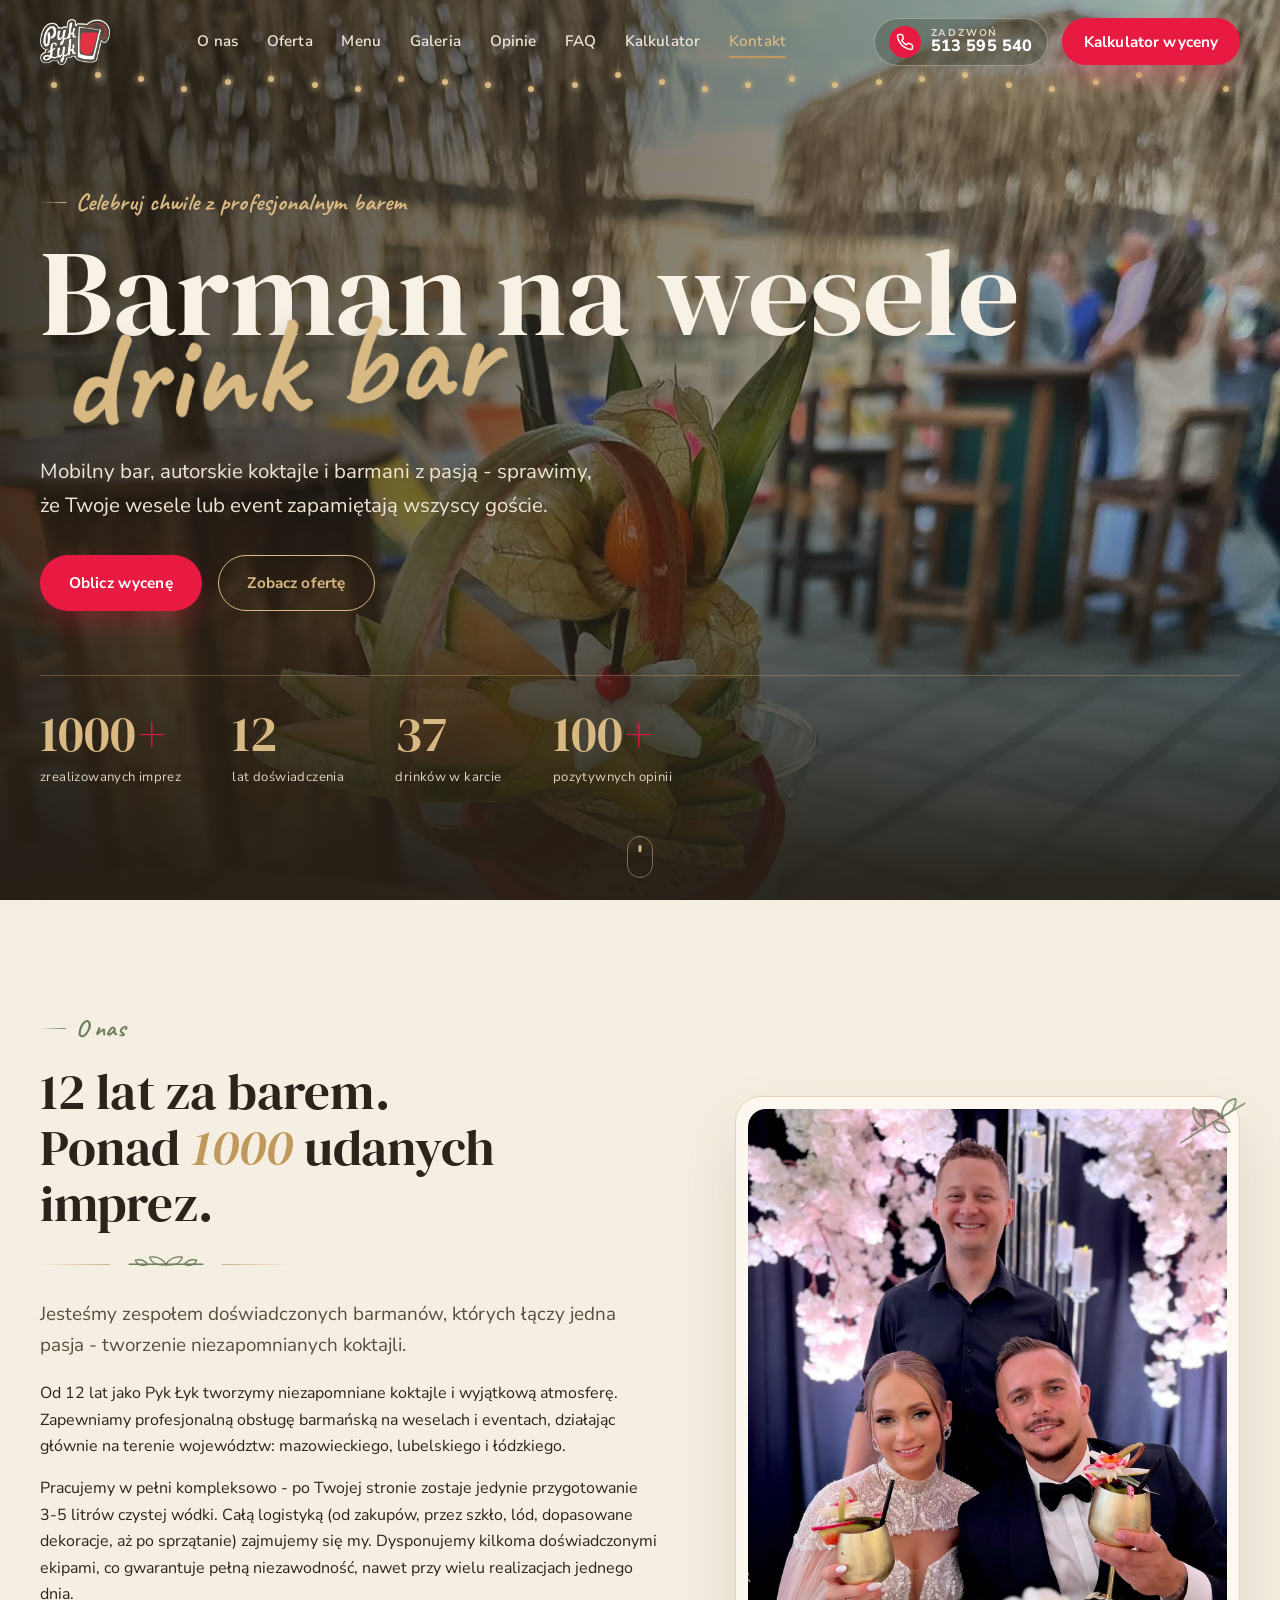
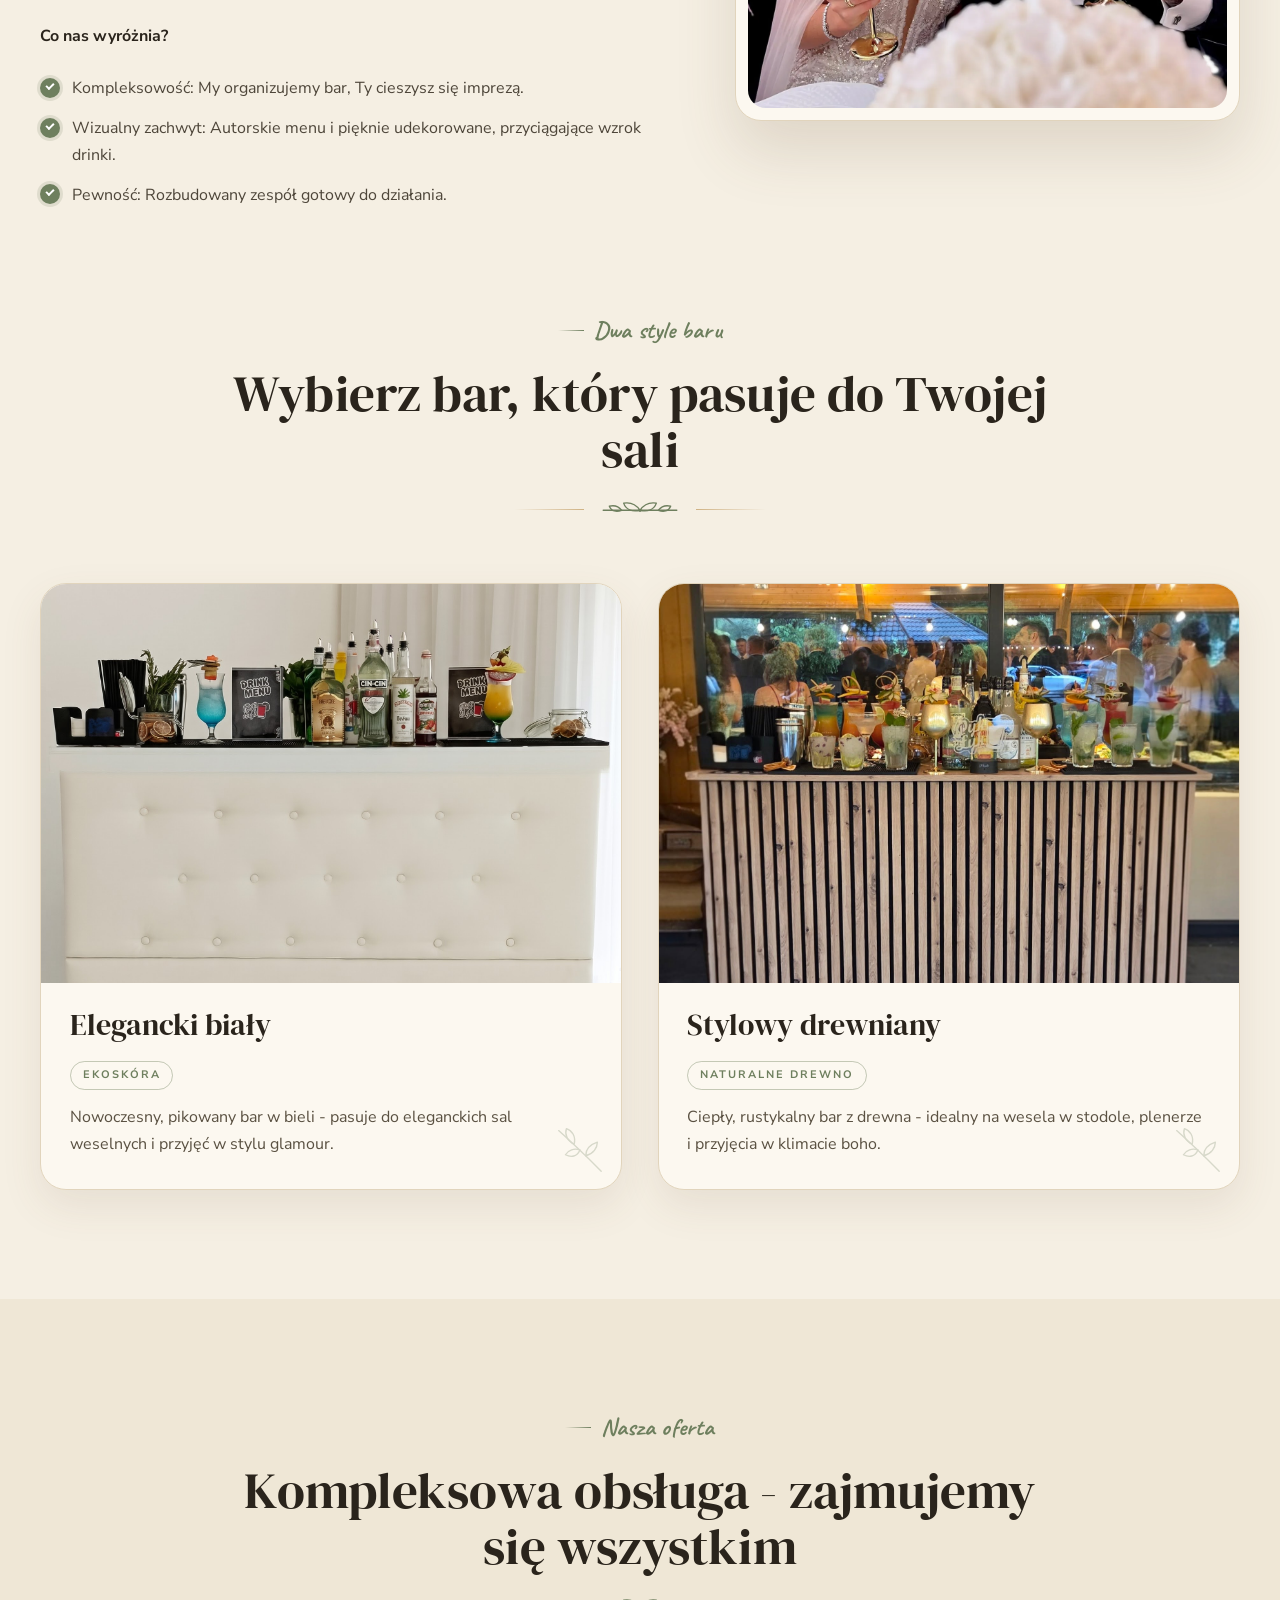
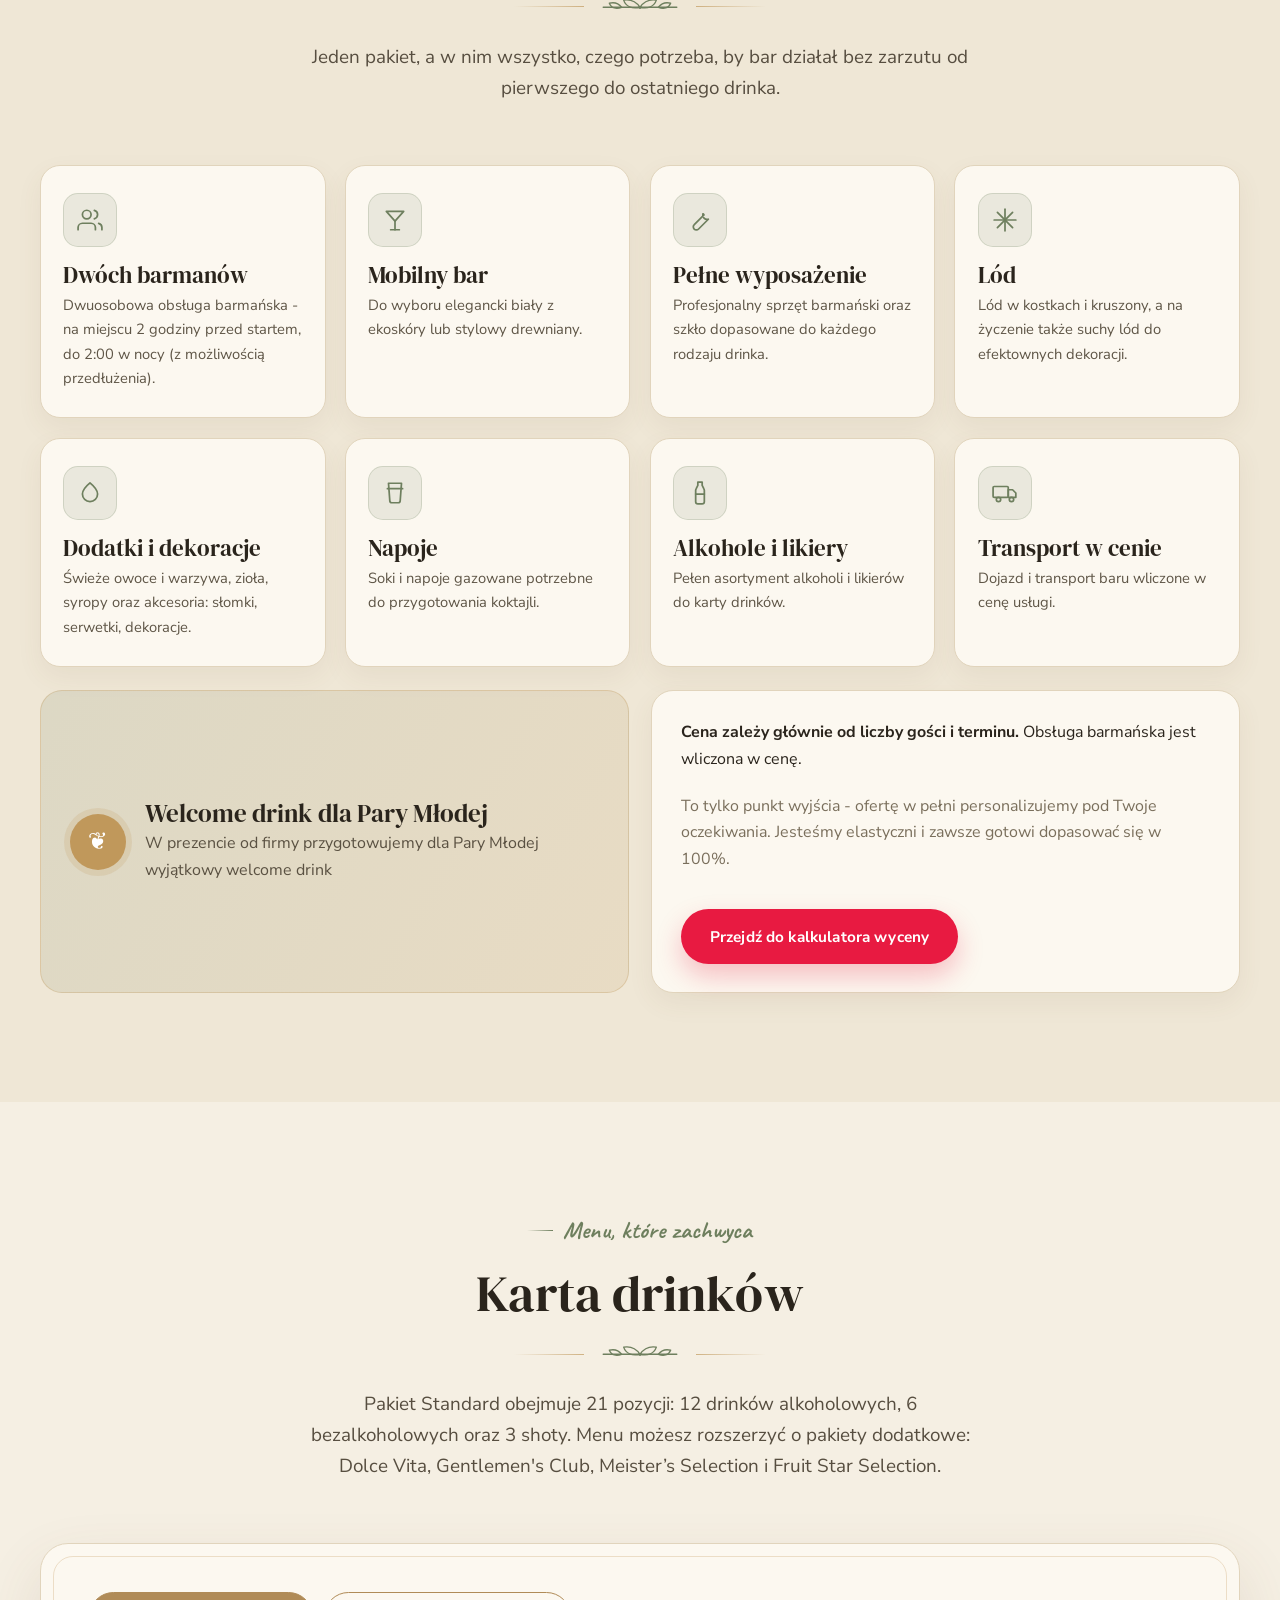
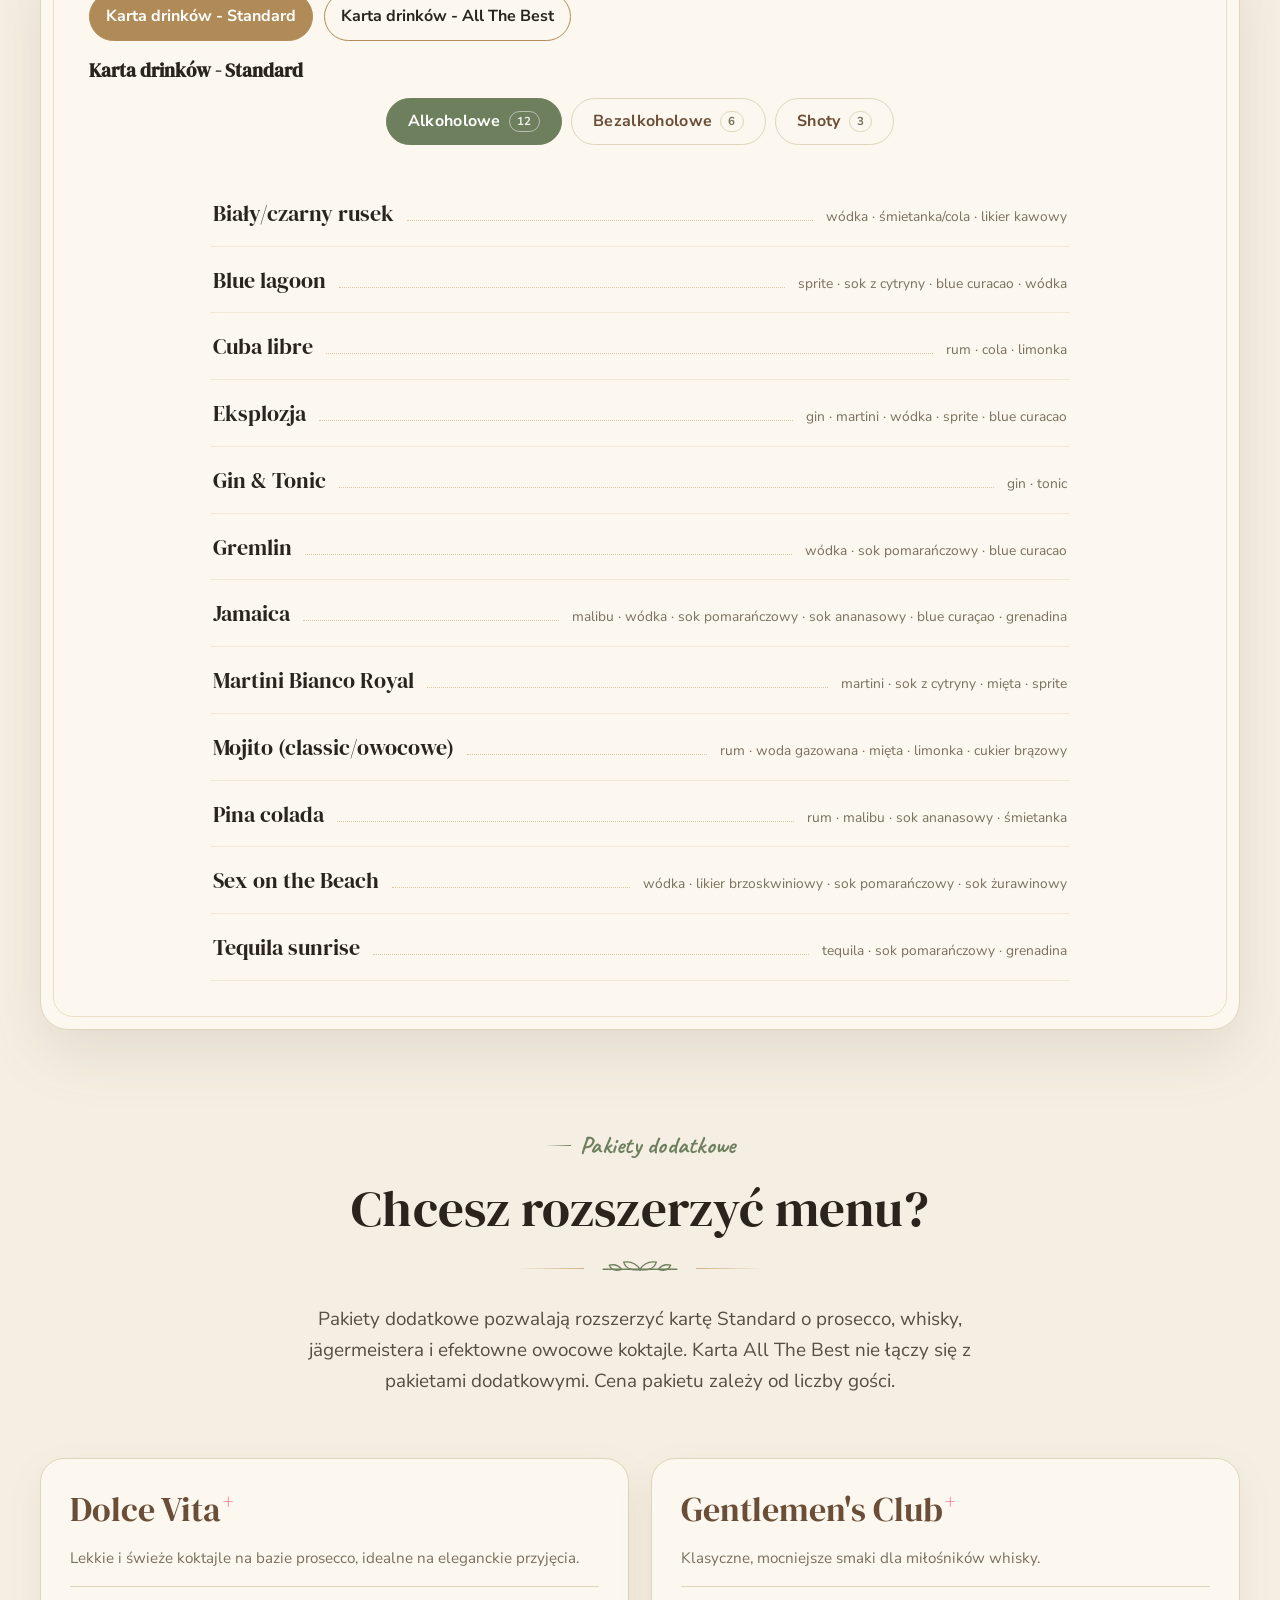
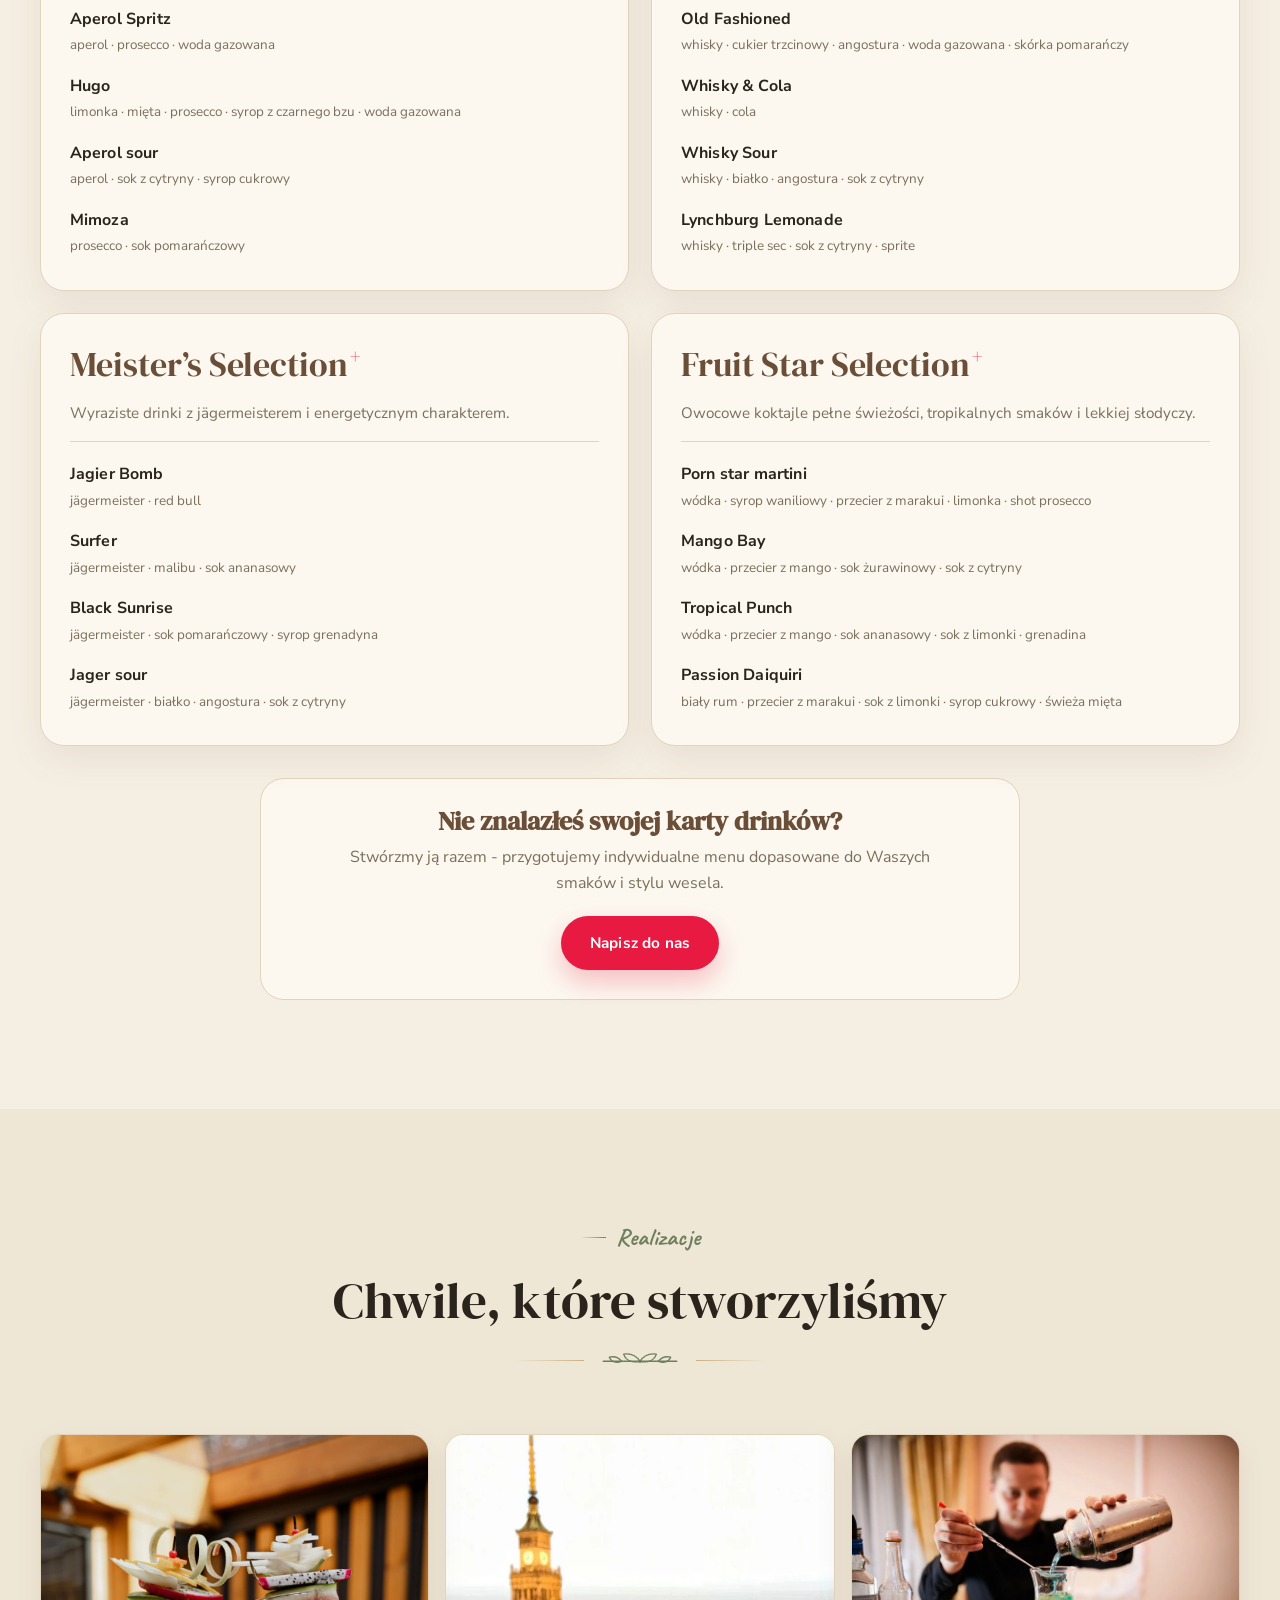
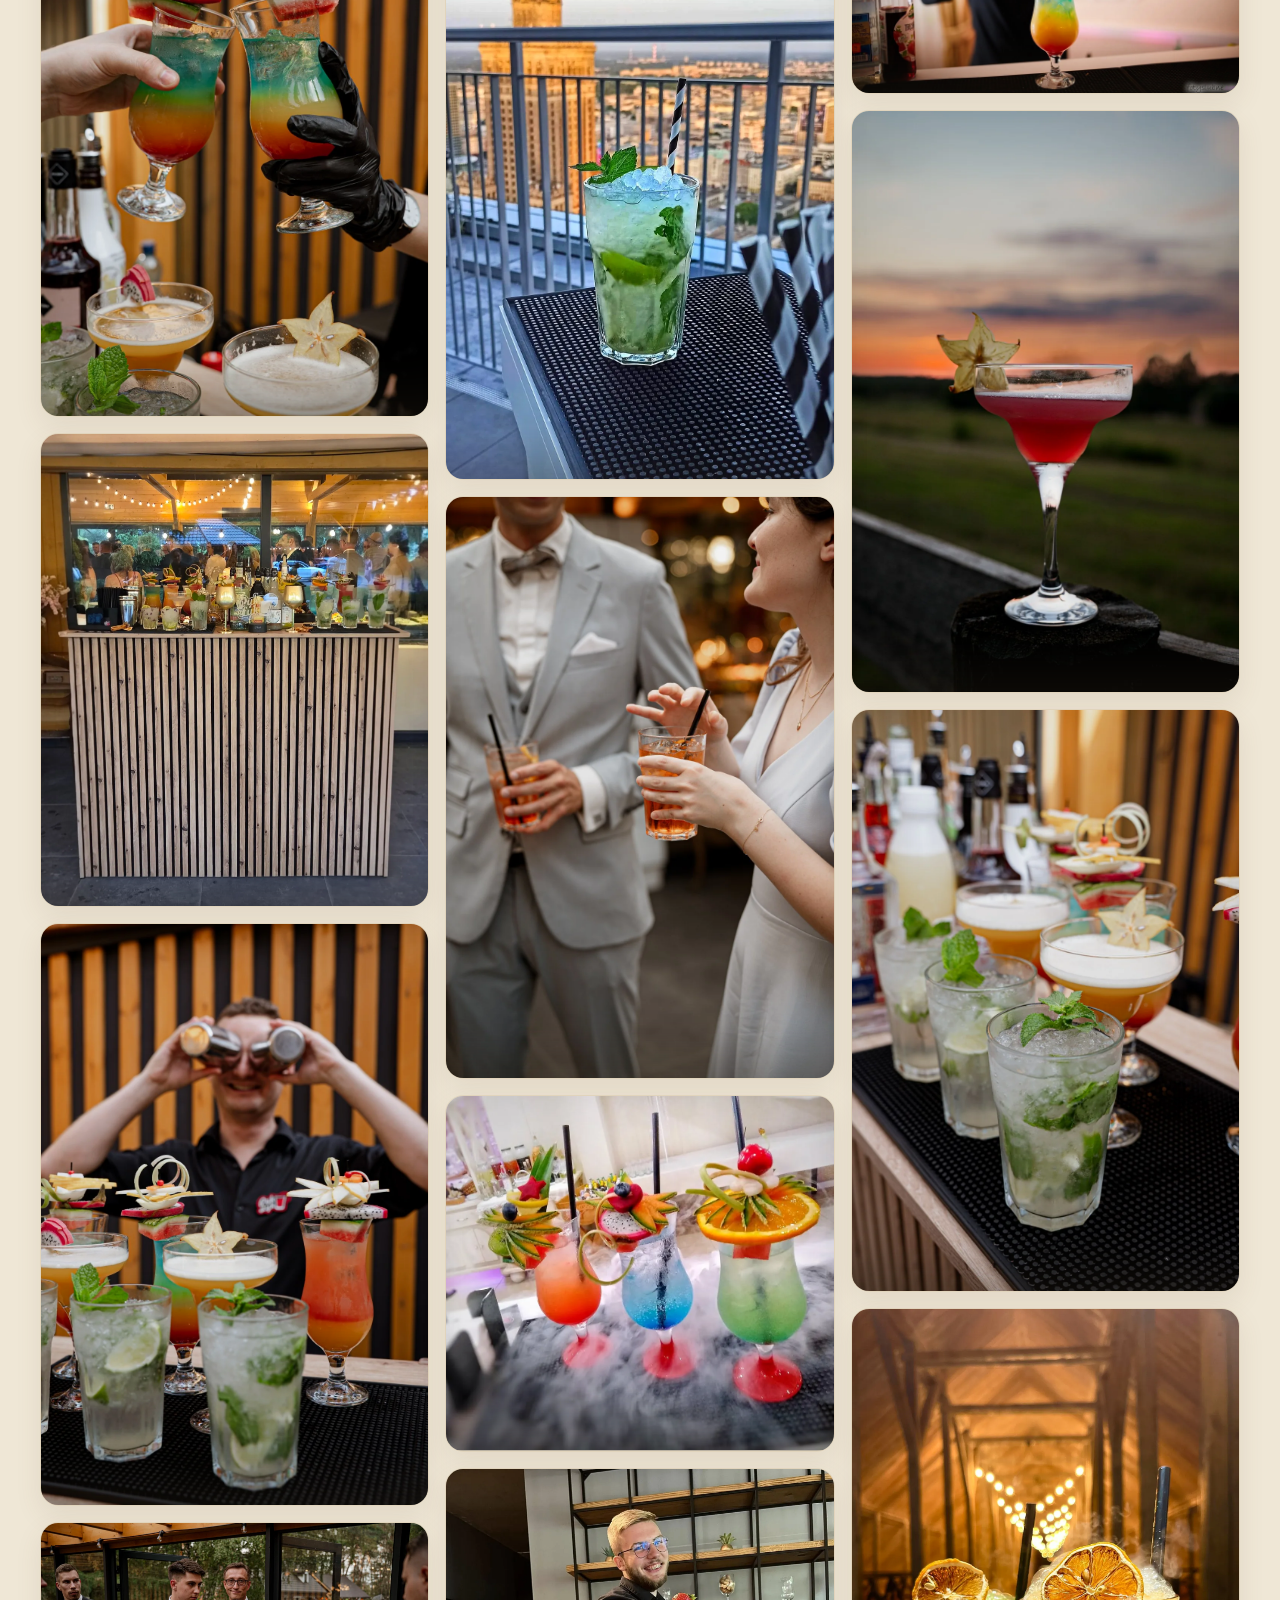
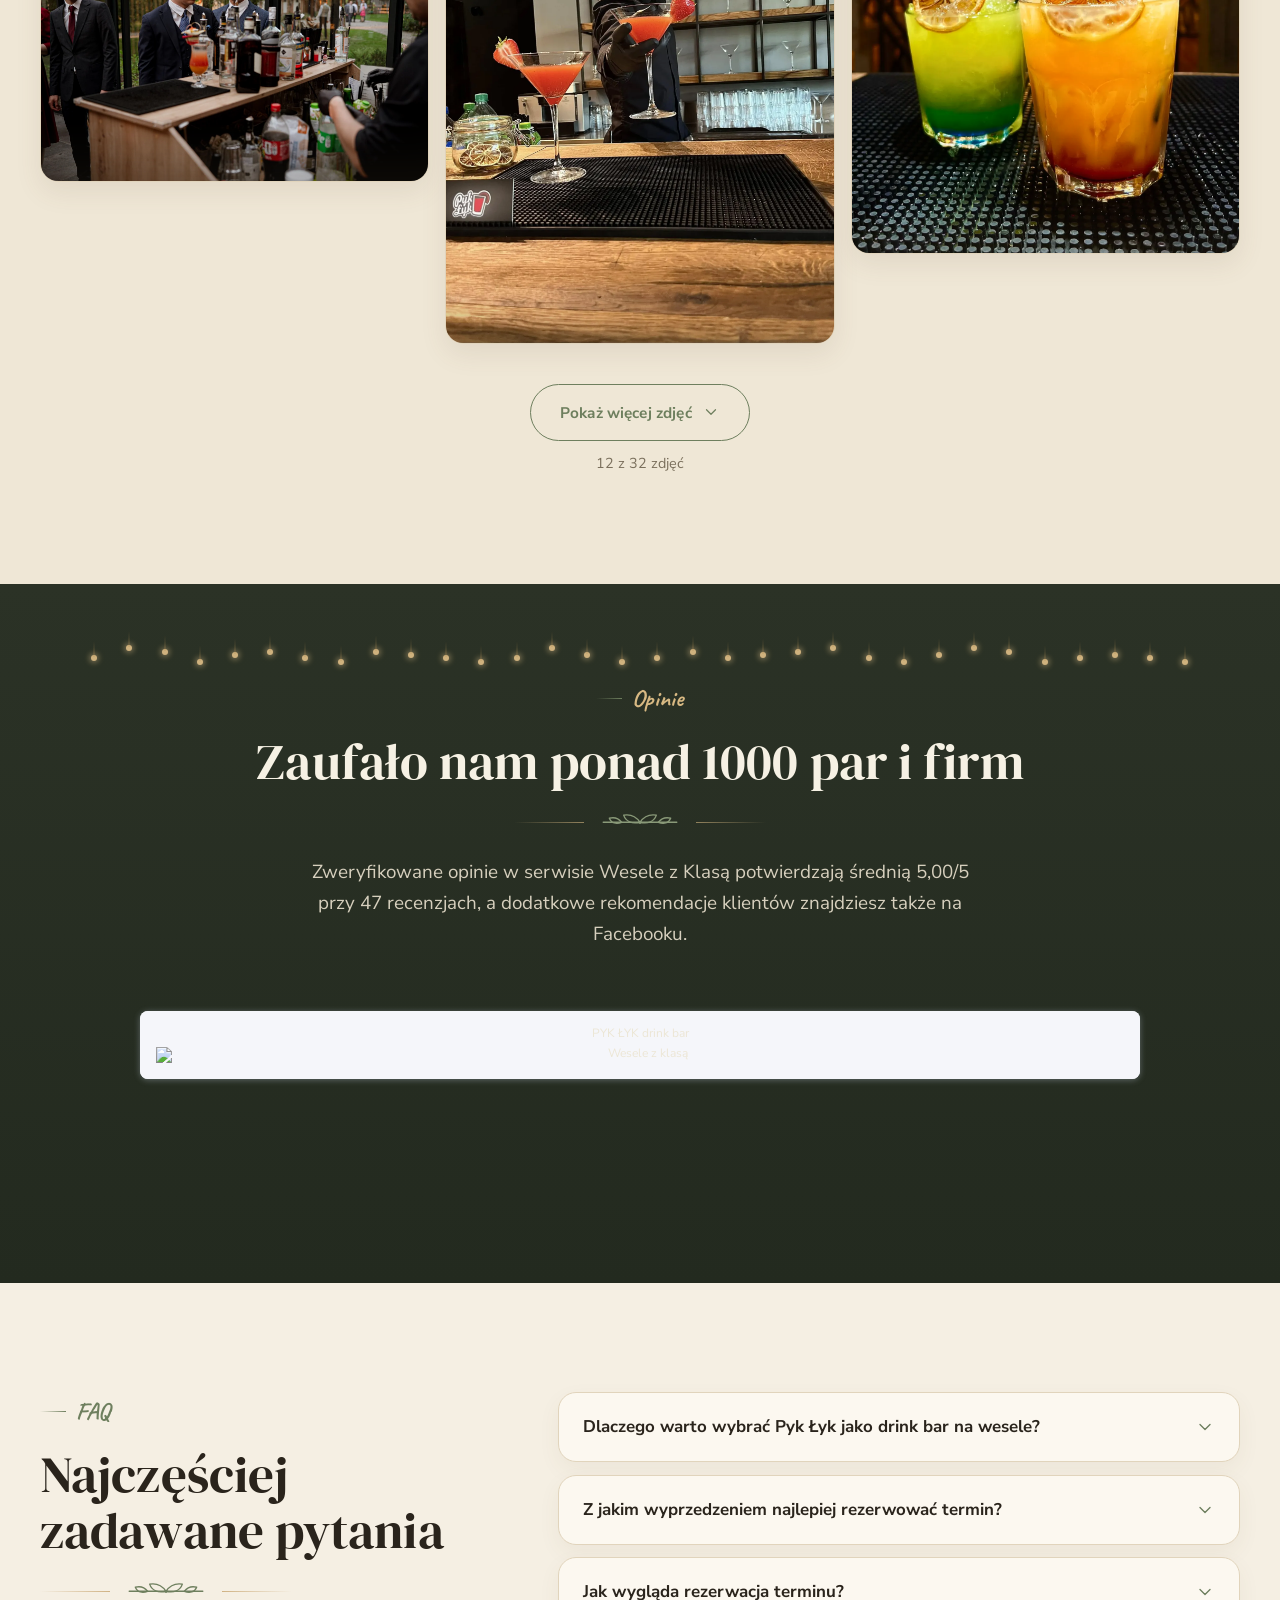
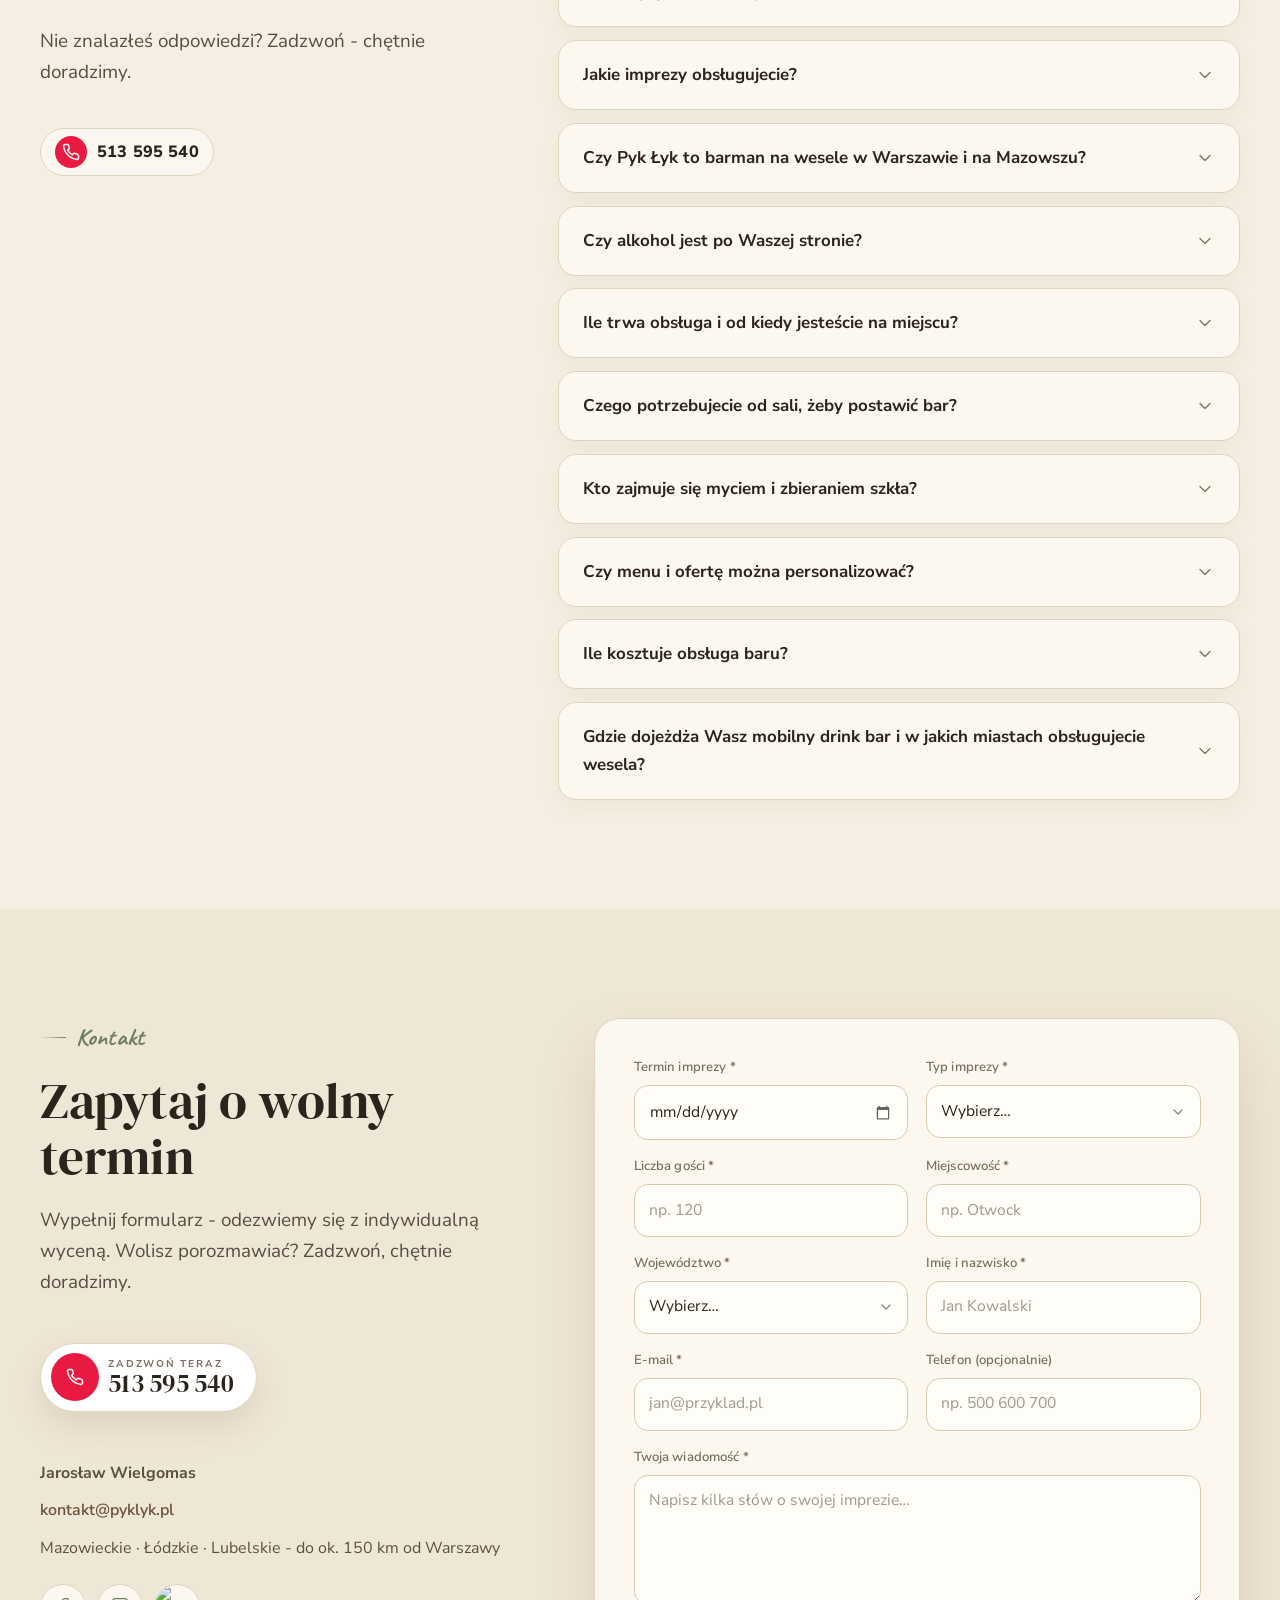
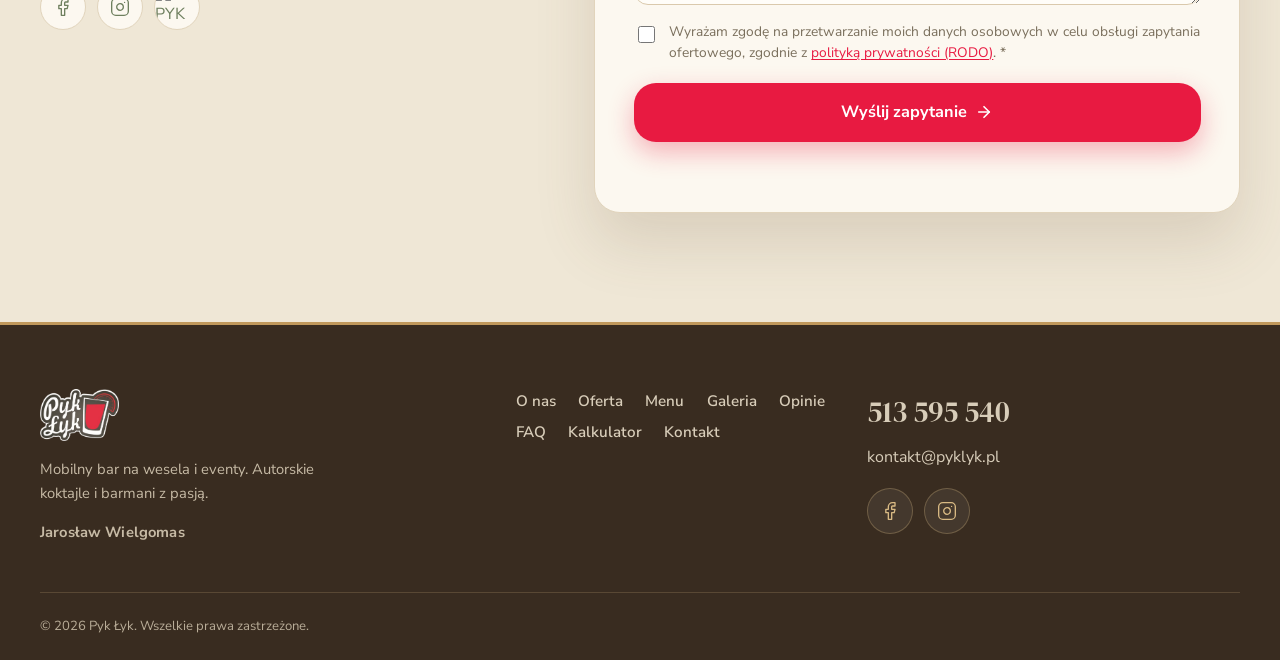
==== index.html @ f59629f6 "Shift wooden bar homepage photo upward to show more of front" ====
<!DOCTYPE html>
<html lang="pl">
<head>
  <script>
    if (window.location.pathname === "/index.html") {
      window.location.replace("/" + window.location.search + window.location.hash);
    }
  </script>
  <meta charset="UTF-8">
  <meta name="viewport" content="width=device-width, initial-scale=1.0">

  <!-- ============================ SEO ============================ -->
  <title>Pyk Łyk - Mobilny Drink Bar na Wesela i Eventy | Warszawa</title>
  <meta name="description" content="12 lat doświadczenia i ponad 1000 realizacji. Profesjonalna obsługa, efektowne koktajle i niezapomniana atmosfera. Sprawdź ofertę i wycenę online.">
  <meta name="keywords" content="barman na wesele, barman do wynajęcia, drink bar na wesele, barman na wesele mazowieckie, barman na wesele Warszawa, mobilny bar na wesele, obsługa barmańska, koktajle na wesele">
  <meta name="author" content="Pyk Łyk - Jarosław Wielgomas">
  <meta name="robots" content="index, follow, max-image-preview:large">
  <link rel="canonical" href="https://pyklyk.pl/">
  <meta name="theme-color" content="#F5EFE3">

  <!-- Lokalizacja (SEO lokalne) -->
  <meta name="geo.region" content="PL-MZ">
  <meta name="geo.placename" content="Warszawa, Mazowieckie">

  <!-- Open Graph / social -->
  <meta property="og:type" content="website">
  <meta property="og:site_name" content="Pyk Łyk">
  <meta property="og:locale" content="pl_PL">
  <meta property="og:url" content="https://pyklyk.pl/">
  <meta property="og:title" content="Pyk Łyk - Mobilny Drink Bar na Wesela i Eventy | Warszawa">
  <meta property="og:description" content="12 lat doświadczenia i ponad 1000 realizacji. Profesjonalna obsługa, efektowne koktajle i niezapomniana atmosfera. Sprawdź ofertę i wycenę online.">
  <meta property="og:image" content="https://pyklyk.pl/assets/img/og-image.jpg">
  <meta name="twitter:card" content="summary_large_image">
  <meta name="twitter:title" content="Pyk Łyk - Mobilny Drink Bar na Wesela i Eventy | Warszawa">
  <meta name="twitter:description" content="12 lat doświadczenia i ponad 1000 realizacji. Profesjonalna obsługa, efektowne koktajle i niezapomniana atmosfera. Sprawdź ofertę i wycenę online.">
  <meta name="twitter:image" content="https://pyklyk.pl/assets/img/og-image.jpg">

  <link rel="icon" href="favicon.ico" sizes="any">
  <link rel="shortcut icon" href="favicon.ico">
  <link rel="icon" type="image/png" sizes="512x512" href="assets/logo/favicon.png">
  <link rel="apple-touch-icon" sizes="180x180" href="assets/logo/apple-touch-icon.png">

  <link rel="preconnect" href="https://fonts.googleapis.com">
  <link rel="preconnect" href="https://fonts.gstatic.com" crossorigin>
  <link href="https://fonts.googleapis.com/css2?family=DM+Serif+Display:ital@0;1&family=Caveat:wght@600;700&family=Nunito+Sans:ital,wght@0,400;0,600;0,700;1,400&display=swap" rel="stylesheet">

  <link rel="stylesheet" href="shared/base.css">
  <link rel="stylesheet" href="styles.css?v=preview-form-miejscowosc">

  <!-- Dane strukturalne: lokalna firma (SEO / Google) -->
  <script type="application/ld+json">
  {
    "@context": "https://schema.org",
    "@type": ["ProfessionalService", "LocalBusiness"],
    "@id": "https://pyklyk.pl/#business",
    "name": "Pyk Łyk - barman na wesele i drink bar",
    "alternateName": "Pyk Łyk",
    "description": "Mobilny bar i obsługa barmańska na wesela i eventy. Barman na wesele i drink bar do wynajęcia - autorskie koktajle, 12 lat doświadczenia, 1000+ realizacji. Warszawa, Mazowieckie i okolice.",
    "slogan": "Barman na wesele i mobilny drink bar",
    "url": "https://pyklyk.pl/",
    "image": "https://pyklyk.pl/assets/img/og-image.jpg",
    "logo": "https://pyklyk.pl/assets/logo/logo-light.png",
    "telephone": "+48513595540",
    "email": "kontakt@pyklyk.pl",
    "founder": { "@type": "Person", "name": "Jarosław Wielgomas" },
    "award": [
      "Firma z klasą 2025 - Wesele z Klasą",
      "Firma z klasą 2024 - Wesele z Klasą",
      "Firma z klasą 2023 - Wesele z Klasą"
    ],
    "priceRange": "$$",
    "currenciesAccepted": "PLN",
    "areaServed": [
      { "@type": "City", "name": "Warszawa" },
      { "@type": "AdministrativeArea", "name": "województwo mazowieckie" },
      { "@type": "AdministrativeArea", "name": "województwo łódzkie" },
      { "@type": "AdministrativeArea", "name": "województwo lubelskie" }
    ],
    "address": { "@type": "PostalAddress", "addressRegion": "mazowieckie", "addressCountry": "PL" },
    "sameAs": [
      "https://www.facebook.com/pyklyk",
      "https://www.instagram.com/pyk_lyk/",
      "https://www.weselezklasa.pl/ogloszenia-weselne/barman-na-wesele,25243/"
    ],
    "knowsAbout": ["barman na wesele", "drink bar na wesele", "barman do wynajęcia", "obsługa barmańska", "mobilny bar", "koktajle na wesele", "event firmowy", "bar na poprawiny"],
    "contactPoint": {
      "@type": "ContactPoint",
      "telephone": "+48513595540",
      "email": "kontakt@pyklyk.pl",
      "contactType": "rezerwacje i wyceny",
      "areaServed": "PL",
      "availableLanguage": ["pl"]
    },
    "makesOffer": {
      "@type": "Offer",
      "itemOffered": {
        "@type": "Service",
        "name": "Barman na wesele i mobilny drink bar",
        "description": "Kompleksowa obsługa barmańska: dwóch barmanów, mobilny bar, alkohole i likiery, autorskie koktajle, lód, szkło, dodatki oraz transport w cenie."
      }
    }
  }
  </script>
</head>
<body>
<a class="skip" href="#kontakt">Przejdź do formularza</a>

<!-- ============================ HEADER ============================ -->
<header class="hdr" data-header>
  <div class="pl-container hdr__inner">
    <a class="hdr__logo" href="#home" aria-label="Pyk Łyk - strona główna">
      <img class="hdr__logo-img hdr__logo-img--dark" src="assets/logo/logo-dark.png" alt="Pyk Łyk" width="120">
      <img class="hdr__logo-img hdr__logo-img--light" src="assets/logo/logo-light.png" alt="Pyk Łyk" width="120">
    </a>

    <nav class="nav" data-nav aria-label="Menu główne">
      <a class="nav__link" data-navlink href="#o-nas">O nas</a>
      <a class="nav__link" data-navlink href="#oferta">Oferta</a>
      <a class="nav__link" data-navlink href="#menu">Menu</a>
      <a class="nav__link" data-navlink href="#galeria">Galeria</a>
      <a class="nav__link" data-navlink href="#opinie">Opinie</a>
      <a class="nav__link" data-navlink href="#faq">FAQ</a>
      <a class="nav__link" href="/kalkulator/">Kalkulator</a>
      <a class="nav__link" data-navlink href="#kontakt">Kontakt</a>
    </nav>

    <div class="hdr__actions">
      <a class="phone" href="tel:+48513595540">
        <span class="phone__ico" aria-hidden="true"></span>
        <span class="phone__txt"><span class="phone__label">Zadzwoń</span><span class="phone__num">513 595 540</span></span>
      </a>
      <a class="btn btn--accent hdr__cta" href="/kalkulator/">Kalkulator wyceny</a>
      <button class="burger" data-nav-toggle aria-label="Otwórz menu" aria-expanded="false">
        <span></span><span></span><span></span>
      </button>
    </div>
  </div>
</header>

<main>
<!-- ============================ HERO ============================ -->
<section class="hero" id="home">
  <div class="hero__media">
    <picture>
      <source srcset="assets/img/bar-wood-01.webp" type="image/webp">
      <img src="assets/img/bar-wood-01.jpg" alt="Barman na wesele i mobilny drink bar Pyk Łyk - drewniany bar na przyjęciu" fetchpriority="high">
    </picture>
    <div class="hero__scrim"></div>
    <div class="garland garland--hero" aria-hidden="true">
      <span></span><span></span><span></span><span></span><span></span><span></span><span></span><span></span><span></span><span></span><span></span><span></span><span></span><span></span><span></span><span></span><span></span><span></span><span></span><span></span><span></span><span></span><span></span><span></span><span></span><span></span><span></span><span></span>
    </div>
  </div>

  <div class="pl-container hero__inner">
    <p class="kicker kicker--script hero__kicker">Celebruj chwile z profesjonalnym barem</p>
    <h1 class="hero__title"><span class="hero__title-main">Barman na wesele</span><span class="hero__accent">drink bar</span></h1>
    <p class="hero__sub">Mobilny bar, autorskie koktajle i barmani z pasją - sprawimy, że Twoje wesele lub event zapamiętają wszyscy goście.</p>
    <div class="hero__cta">
      <a class="btn btn--accent" href="/kalkulator/">Oblicz wycenę</a>
      <a class="btn btn--ghost" href="#oferta">Zobacz ofertę</a>
    </div>
    <div class="hero__stats" data-render="stats"></div>
  </div>
  <a class="hero__scroll" href="#o-nas" aria-label="Przewiń niżej"><span></span></a>
</section>

<!-- ============================ O NAS ============================ -->
<section class="section about" id="o-nas">
  <div class="pl-container about__grid">
    <div class="about__text" data-reveal>
      <p class="kicker kicker--script">O nas</p>
      <h2 class="h2">12 lat za barem.<br>Ponad <span class="accent">1000</span> udanych imprez.</h2>
      <div class="botsep botsep--left" aria-hidden="true"><span></span><svg viewBox="0 0 88 24" fill="none" stroke="currentColor" stroke-width="1.3" stroke-linecap="round" stroke-linejoin="round"><path d="M8 12h72"/><path d="M44 12c4-6 10-8 16-7-2 6-8 9-16 7z"/><path d="M44 12c-4-6-10-8-16-7 2 6 8 9 16 7z"/><path d="M62 12c3-4 8-5 12-4-2 5-7 6-12 4z"/><path d="M26 12c-3-4-8-5-12-4 2 5 7 6 12 4z"/><circle cx="44" cy="12" r="1.6" fill="currentColor" stroke="none"/></svg><span></span></div>
      <p class="lead">Jesteśmy zespołem doświadczonych barmanów, których łączy jedna pasja - tworzenie niezapomnianych koktajli.</p>
      <p>Od 12 lat jako Pyk Łyk tworzymy niezapomniane koktajle i wyjątkową atmosferę. Zapewniamy profesjonalną obsługę barmańską na weselach i eventach, działając głównie na terenie województw: mazowieckiego, lubelskiego i łódzkiego.</p>
      <p>Pracujemy w pełni kompleksowo - po Twojej stronie zostaje jedynie przygotowanie 3-5 litrów czystej wódki. Całą logistyką (od zakupów, przez szkło, lód, dopasowane dekoracje, aż po sprzątanie) zajmujemy się my. Dysponujemy kilkoma doświadczonymi ekipami, co gwarantuje pełną niezawodność, nawet przy wielu realizacjach jednego dnia.</p>
      <p><strong>Co nas wyróżnia?</strong></p>
      <ul class="ticks">
        <li>Kompleksowość: My organizujemy bar, Ty cieszysz się imprezą.</li>
        <li>Wizualny zachwyt: Autorskie menu i pięknie udekorowane, przyciągające wzrok drinki.</li>
        <li>Pewność: Rozbudowany zespół gotowy do działania.</li>
      </ul>
    </div>
    <div class="about__media" data-reveal data-reveal-delay="2">
      <div class="frame">
        <picture>
          <source srcset="assets/img/couple-01.webp" type="image/webp">
          <img src="assets/img/couple-01.jpg" alt="Para młoda przy mobilnym drink barze Pyk Łyk - barman na wesele">
        </picture>
        <span class="frame__sprig" aria-hidden="true"></span>
      </div>
    </div>
  </div>

  <!-- Dwa style baru -->
  <div class="pl-container bars">
    <div class="bars__head sec-head" data-reveal>
      <p class="kicker kicker--script">Dwa style baru</p>
      <h2 class="h2">Wybierz bar, który pasuje do Twojej sali</h2>
      <div class="botsep" aria-hidden="true"><span></span><svg viewBox="0 0 88 24" fill="none" stroke="currentColor" stroke-width="1.3" stroke-linecap="round" stroke-linejoin="round"><path d="M8 12h72"/><path d="M44 12c4-6 10-8 16-7-2 6-8 9-16 7z"/><path d="M44 12c-4-6-10-8-16-7 2 6 8 9 16 7z"/><path d="M62 12c3-4 8-5 12-4-2 5-7 6-12 4z"/><path d="M26 12c-3-4-8-5-12-4 2 5 7 6 12 4z"/><circle cx="44" cy="12" r="1.6" fill="currentColor" stroke="none"/></svg><span></span></div>
    </div>
    <div class="bars__grid">
      <article class="barcard" data-reveal>
        <div class="barcard__media"><picture style="height: 100%;">
          <img style="object-fit: cover; object-position: center 20%;" src="assets/img/bar-bialy-2026.jpg" alt="Elegancki biały drink bar na wesele Pyk Łyk z ekoskóry">
        </picture></div>
        <div class="barcard__body">
          <h3 class="barcard__name">Elegancki biały</h3>
          <span class="barcard__tag">ekoskóra</span>
          <p>Nowoczesny, pikowany bar w bieli - pasuje do eleganckich sal weselnych i przyjęć w stylu glamour.</p>
        </div>
      </article>
      <article class="barcard" data-reveal data-reveal-delay="2">
        <div class="barcard__media"><picture style="height: 100%;">
          <img style="object-fit: cover; object-position: center 35%;" src="assets/img/bar-drewniany.jpg" alt="Stylowy drewniany mobilny bar na wesele Pyk Łyk">
        </picture></div>
        <div class="barcard__body">
          <h3 class="barcard__name">Stylowy drewniany</h3>
          <span class="barcard__tag">naturalne drewno</span>
          <p>Ciepły, rustykalny bar z drewna - idealny na wesela w stodole, plenerze i przyjęcia w klimacie boho.</p>
        </div>
      </article>
    </div>
  </div>
</section>

<!-- ============================ OFERTA ============================ -->
<section class="section offer" id="oferta">
  <div class="pl-container">
    <div class="sec-head" data-reveal>
      <p class="kicker kicker--script">Nasza oferta</p>
      <h2 class="h2">Kompleksowa obsługa - zajmujemy się wszystkim</h2>
      <div class="botsep" aria-hidden="true"><span></span><svg viewBox="0 0 88 24" fill="none" stroke="currentColor" stroke-width="1.3" stroke-linecap="round" stroke-linejoin="round"><path d="M8 12h72"/><path d="M44 12c4-6 10-8 16-7-2 6-8 9-16 7z"/><path d="M44 12c-4-6-10-8-16-7 2 6 8 9 16 7z"/><path d="M62 12c3-4 8-5 12-4-2 5-7 6-12 4z"/><path d="M26 12c-3-4-8-5-12-4 2 5 7 6 12 4z"/><circle cx="44" cy="12" r="1.6" fill="currentColor" stroke="none"/></svg><span></span></div>
      <p class="lead center">Jeden pakiet, a w nim wszystko, czego potrzeba, by bar działał bez zarzutu od pierwszego do ostatniego drinka.</p>
    </div>

    <div class="inc-grid" data-render="included"></div>

    <div class="offer__extras">
      <div class="gift" data-reveal>
        <span class="gift__mark" aria-hidden="true"></span>
        <div>
          <h3 class="gift__title">Welcome drink dla Pary Młodej</h3>
          <p>W prezencie od firmy przygotowujemy dla Pary Młodej wyjątkowy welcome drink</p>
        </div>
      </div>
      <div class="offer__note" data-reveal data-reveal-delay="2">
        <p><strong>Cena zależy głównie od liczby gości i terminu.</strong> Obsługa barmańska jest wliczona w cenę.</p>
        <p class="muted">To tylko punkt wyjścia - ofertę w pełni personalizujemy pod Twoje oczekiwania. Jesteśmy elastyczni i zawsze gotowi dopasować się w 100%.</p>
        <a class="btn btn--accent" href="/kalkulator/">Przejdź do kalkulatora wyceny</a>
      </div>
    </div>
  </div>
</section>

<!-- ============================ MENU ============================ -->
<section class="section menu" id="menu">
  <div class="pl-container">
    <div class="sec-head" data-reveal>
      <p class="kicker kicker--script">Menu, które zachwyca</p>
      <h2 class="h2">Karta drinków</h2>
      <div class="botsep" aria-hidden="true"><span></span><svg viewBox="0 0 88 24" fill="none" stroke="currentColor" stroke-width="1.3" stroke-linecap="round" stroke-linejoin="round"><path d="M8 12h72"/><path d="M44 12c4-6 10-8 16-7-2 6-8 9-16 7z"/><path d="M44 12c-4-6-10-8-16-7 2 6 8 9 16 7z"/><path d="M62 12c3-4 8-5 12-4-2 5-7 6-12 4z"/><path d="M26 12c-3-4-8-5-12-4 2 5 7 6 12 4z"/><circle cx="44" cy="12" r="1.6" fill="currentColor" stroke="none"/></svg><span></span></div>
      <p class="lead center">Pakiet Standard obejmuje 21 pozycji: 12 drinków alkoholowych, 6 bezalkoholowych oraz 3 shoty. Menu możesz rozszerzyć o pakiety dodatkowe: Dolce Vita, Gentlemen's Club, Meister’s Selection i Fruit Star Selection.</p>
    </div>

    <div class="menu__board">
      <div data-render="menu" data-reveal></div>
    </div>

    <div class="pkg-head sec-head" data-reveal>
      <p class="kicker kicker--script">Pakiety dodatkowe</p>
      <h2 class="h2">Chcesz rozszerzyć menu?</h2>
      <div class="botsep" aria-hidden="true"><span></span><svg viewBox="0 0 88 24" fill="none" stroke="currentColor" stroke-width="1.3" stroke-linecap="round" stroke-linejoin="round"><path d="M8 12h72"/><path d="M44 12c4-6 10-8 16-7-2 6-8 9-16 7z"/><path d="M44 12c-4-6-10-8-16-7 2 6 8 9 16 7z"/><path d="M62 12c3-4 8-5 12-4-2 5-7 6-12 4z"/><path d="M26 12c-3-4-8-5-12-4 2 5 7 6 12 4z"/><circle cx="44" cy="12" r="1.6" fill="currentColor" stroke="none"/></svg><span></span></div>
      <p class="lead center">Pakiety dodatkowe pozwalają rozszerzyć kartę Standard o prosecco, whisky, jägermeistera i efektowne owocowe koktajle. Karta All The Best nie łączy się z pakietami dodatkowymi. Cena pakietu zależy od liczby gości.</p>
    </div>
    <div class="pkg-grid" data-render="packages"></div>
    <aside class="pkg-custom-note">
      <h3>Nie znalazłeś swojej karty drinków?</h3>
      <p>Stwórzmy ją razem - przygotujemy indywidualne menu dopasowane do Waszych smaków i stylu wesela.</p>
      <a class="btn btn--accent" href="#kontakt">Napisz do nas</a>
    </aside>
  </div>
</section>

<!-- ============================ REALIZACJE ============================ -->
<section class="section gallery" id="galeria" aria-label="Galeria realizacji">
  <div class="pl-container">
    <div class="sec-head" data-reveal>
      <p class="kicker kicker--script">Realizacje</p>
      <h2 class="h2">Chwile, które stworzyliśmy</h2>
      <div class="botsep" aria-hidden="true"><span></span><svg viewBox="0 0 88 24" fill="none" stroke="currentColor" stroke-width="1.3" stroke-linecap="round" stroke-linejoin="round"><path d="M8 12h72"/><path d="M44 12c4-6 10-8 16-7-2 6-8 9-16 7z"/><path d="M44 12c-4-6-10-8-16-7 2 6 8 9 16 7z"/><path d="M62 12c3-4 8-5 12-4-2 5-7 6-12 4z"/><path d="M26 12c-3-4-8-5-12-4 2 5 7 6 12 4z"/><circle cx="44" cy="12" r="1.6" fill="currentColor" stroke="none"/></svg><span></span></div>
    </div>
    <div class="gallery-content" data-render="gallery"></div>
  </div>
</section>

<!-- ============================ OPINIE ============================ -->
<section class="section reviews" id="opinie">
  <div class="garland garland--dark" aria-hidden="true">
    <span></span><span></span><span></span><span></span><span></span><span></span><span></span><span></span><span></span><span></span><span></span><span></span><span></span><span></span><span></span><span></span><span></span><span></span><span></span><span></span><span></span><span></span><span></span><span></span><span></span><span></span><span></span><span></span><span></span><span></span><span></span><span></span>
  </div>
  <div class="pl-container">
    <div class="sec-head" data-reveal>
      <p class="kicker kicker--script">Opinie</p>
      <h2 class="h2">Zaufało nam ponad 1000 par i firm</h2>
      <div class="botsep" aria-hidden="true"><span></span><svg viewBox="0 0 88 24" fill="none" stroke="currentColor" stroke-width="1.3" stroke-linecap="round" stroke-linejoin="round"><path d="M8 12h72"/><path d="M44 12c4-6 10-8 16-7-2 6-8 9-16 7z"/><path d="M44 12c-4-6-10-8-16-7 2 6 8 9 16 7z"/><path d="M62 12c3-4 8-5 12-4-2 5-7 6-12 4z"/><path d="M26 12c-3-4-8-5-12-4 2 5 7 6 12 4z"/><circle cx="44" cy="12" r="1.6" fill="currentColor" stroke="none"/></svg><span></span></div>
      <p class="lead center">Zweryfikowane opinie w serwisie Wesele z Klasą potwierdzają średnią 5,00/5 przy 47 recenzjach, a dodatkowe rekomendacje klientów znajdziesz także na Facebooku.</p>
    </div>
    <div class="wzk-widget-shell" data-reveal>
      <div style="width:1000px;max-width:100%;border-radius:8px;box-shadow:0 1px 6px #B8C5D366;overflow:hidden;" class="wzk-widget iframe-height" data-wzk-widget-type="type1" data-wzk-notice="25243">
        <div style="background-color:#F5F6FA;text-align:center;padding:16px;font-size:12px;line-height:12px;">
          <a class="wzk-accent-color" title="PYK ŁYK drink bar" href="https://www.weselezklasa.pl/ogloszenia-weselne/barman-na-wesele,25243/#opinie" rel="nofollow" target="_blank" style="color:currentColor;text-decoration:none;">PYK ŁYK drink bar</a>
          <img style="margin:8px auto 0;display:block" src="https://widgets.4wzk.pl/dist/img/footer-logo.svg" alt="Wesele z klasą">
        </div>
      </div>
    </div>
    <div class="rev-links" data-reveal>
      <a class="btn btn--ghost" href="https://www.facebook.com/pyklyk" target="_blank" rel="noopener">Opinie na Facebooku</a>
    </div>
  </div>
</section>

<!-- ============================ FAQ ============================ -->
<section class="section faq" id="faq">
  <div class="pl-container faq__wrap">
    <div class="sec-head left" data-reveal>
      <p class="kicker kicker--script">FAQ</p>
      <h2 class="h2">Najczęściej zadawane pytania</h2>
      <div class="botsep botsep--left" aria-hidden="true"><span></span><svg viewBox="0 0 88 24" fill="none" stroke="currentColor" stroke-width="1.3" stroke-linecap="round" stroke-linejoin="round"><path d="M8 12h72"/><path d="M44 12c4-6 10-8 16-7-2 6-8 9-16 7z"/><path d="M44 12c-4-6-10-8-16-7 2 6 8 9 16 7z"/><path d="M62 12c3-4 8-5 12-4-2 5-7 6-12 4z"/><path d="M26 12c-3-4-8-5-12-4 2 5 7 6 12 4z"/><circle cx="44" cy="12" r="1.6" fill="currentColor" stroke="none"/></svg><span></span></div>
      <p class="lead">Nie znalazłeś odpowiedzi? Zadzwoń - chętnie doradzimy.</p>
      <a class="phone phone--inline" href="tel:+48513595540">
        <span class="phone__ico" aria-hidden="true"></span><span class="phone__num">513 595 540</span>
      </a>
    </div>
    <div class="faq__list" data-render="faq"></div>
  </div>
</section>

<!-- ============================ KONTAKT ============================ -->
<section class="section contact" id="kontakt">
  <div class="pl-container contact__grid">
    <div class="contact__intro" data-reveal>
      <p class="kicker kicker--script">Kontakt</p>
      <h2 class="h2">Zapytaj o wolny termin</h2>
      <p class="lead">Wypełnij formularz - odezwiemy się z indywidualną wyceną. Wolisz porozmawiać? Zadzwoń, chętnie doradzimy.</p>

      <a class="phone phone--big" href="tel:+48513595540">
        <span class="phone__ico" aria-hidden="true"></span>
        <span class="phone__txt"><span class="phone__label">Zadzwoń teraz</span><span class="phone__num">513 595 540</span></span>
      </a>

      <ul class="contact__list">
        <li><strong>Jarosław Wielgomas</strong></li>
        <li><a href="mailto:kontakt@pyklyk.pl">kontakt@pyklyk.pl</a></li>
        <li>Mazowieckie · Łódzkie · Lubelskie - do ok. 150 km od Warszawy</li>
      </ul>

      <div class="socials">
        <a href="https://www.facebook.com/pyklyk" target="_blank" rel="noopener" aria-label="Facebook" class="social" data-ico="facebook"></a>
        <a href="https://www.instagram.com/pyk_lyk/" target="_blank" rel="noopener" aria-label="Instagram" class="social" data-ico="instagram"></a>
        <a href="https://www.weselezklasa.pl/ogloszenia-weselne/barman-na-wesele,25243/" target="_blank" rel="nofollow noopener" title="PYK ŁYK drink bar" aria-label="Wesele z klasą" class="social social--wzk">
          <img src="https://www.weselezklasa.pl//banery/Weselezklasa/logo64x64bialetloszarewypelnienie.png" alt="PYK ŁYK drink bar">
        </a>
      </div>
    </div>

    <div class="contact__form" data-reveal data-reveal-delay="2">
      <div data-form></div>
    </div>
  </div>
</section>
</main>

<!-- ============================ FOOTER ============================ -->
<footer class="footer">
  <div class="pl-container footer__inner">
    <div class="footer__brand">
      <img src="assets/logo/logo-dark.png" alt="Pyk Łyk - barman na wesele i mobilny drink bar" width="130">
      <p class="muted">Mobilny bar na wesela i eventy. Autorskie koktajle i barmani z pasją.</p>
      <p class="footer__person">Jarosław Wielgomas</p>
    </div>
    <nav class="footer__nav" aria-label="Stopka">
      <a href="#o-nas">O nas</a><a href="#oferta">Oferta</a><a href="#menu">Menu</a>
      <a href="#galeria">Galeria</a>
      <a href="#opinie">Opinie</a><a href="#faq">FAQ</a><a href="/kalkulator/">Kalkulator</a><a href="#kontakt">Kontakt</a>
    </nav>
    <div class="footer__contact">
      <a class="footer__phone" href="tel:+48513595540">513 595 540</a>
      <a href="mailto:kontakt@pyklyk.pl">kontakt@pyklyk.pl</a>
      <div class="socials">
        <a href="https://www.facebook.com/pyklyk" target="_blank" rel="noopener" aria-label="Facebook" class="social" data-ico="facebook"></a>
        <a href="https://www.instagram.com/pyk_lyk/" target="_blank" rel="noopener" aria-label="Instagram" class="social" data-ico="instagram"></a>
      </div>
    </div>
  </div>
  <div class="pl-container footer__bar">
    <span>© <span data-year>2026</span> Pyk Łyk. Wszelkie prawa zastrzeżone.</span>
  </div>
</footer>

<!-- ============================ MOBILE ACTION BAR ============================ -->
<div class="mobilebar">
  <a class="mobilebar__call" href="tel:+48513595540"><span class="phone__ico" aria-hidden="true"></span> Zadzwoń</a>
  <a class="mobilebar__ask" href="/kalkulator/">Kalkulator</a>
</div>

<script src="shared/content.js?v=preview-form-miejscowosc"></script>
<script src="shared/app.js?v=preview-form-miejscowosc"></script>
<script src="https://widgets.4wzk.pl/dist/js/widget.js" defer></script>
<script>
  // uzupełnij ikony społecznościowe i telefonu (spójne z zestawem SVG)
  document.querySelectorAll('.social[data-ico]').forEach(function(a){ a.innerHTML = PL.icon(a.getAttribute('data-ico'), {size:20}); });
  document.querySelectorAll('.phone__ico, .mobilebar__call .phone__ico').forEach(function(s){ s.innerHTML = PL.icon('phone', {size:18}); });

  // Dane strukturalne FAQ (SEO) - generowane z tej samej treści co sekcja FAQ (content.js)
  (function () {
    if (!window.PYKLYK || !Array.isArray(PYKLYK.faq) || !PYKLYK.faq.length) return;
    var data = {
      "@context": "https://schema.org",
      "@type": "FAQPage",
      "mainEntity": PYKLYK.faq.map(function (f) {
        return { "@type": "Question", "name": f.q, "acceptedAnswer": { "@type": "Answer", "text": f.a } };
      })
    };
    var s = document.createElement("script");
    s.type = "application/ld+json";
    s.textContent = JSON.stringify(data);
    document.head.appendChild(s);
  })();
</script>
</body>
</html>
---- shared/base.css ----
/* =============================================================================
   PYK ŁYK — WSPÓLNA BAZA CSS
   -----------------------------------------------------------------------------
   • lekki reset
   • kontrakt zmiennych (każda wersja ustawia swoją paletę/typografię w :root)
   • spójne, dostępne style formularza sterowane zmiennymi (--pl-*)
   Wersje dołączają ten plik PRZED swoim styles.css i tylko nadpisują zmienne.

   KONTRAKT ZMIENNYCH (ustaw w :root każdej wersji):
     --pl-accent           kolor akcentu (CTA, podkreślenia)
     --pl-accent-contrast  kolor tekstu na akcencie (zwykle biały)
     --pl-text             główny kolor tekstu
     --pl-muted            przygaszony tekst
     --pl-bg               tło strony
     --pl-surface          tło kart / paneli
     --pl-border           kolor obramowań
     --pl-radius           promień zaokrągleń (np. 16px)
     --pl-input-bg / --pl-input-border / --pl-input-text  pola formularza
     --pl-font-head / --pl-font-body   rodziny fontów
   ============================================================================= */

*, *::before, *::after { box-sizing: border-box; }

html { -webkit-text-size-adjust: 100%; scroll-behavior: smooth; }
@media (prefers-reduced-motion: reduce) {
  html { scroll-behavior: auto; }
  *, *::before, *::after { animation-duration: .001ms !important; transition-duration: .001ms !important; }
}

body {
  margin: 0;
  font-family: var(--pl-font-body, system-ui, -apple-system, "Segoe UI", Roboto, sans-serif);
  color: var(--pl-text, #1a1a1a);
  background: var(--pl-bg, #fff);
  line-height: 1.65;
  -webkit-font-smoothing: antialiased;
  text-rendering: optimizeLegibility;
}

h1, h2, h3, h4 { font-family: var(--pl-font-head, inherit); line-height: 1.1; margin: 0 0 .4em; font-weight: 700; }
p { margin: 0 0 1em; }
a { color: inherit; text-decoration: none; }
img, picture, svg { max-width: 100%; display: block; }
picture { display: block; }
picture > img { width: 100%; height: 100%; object-fit: cover; }
/* Galeria (masonry): wysokość kafelka wynika z proporcji obrazka (atrybuty width/height
   w HTML), więc miejsce jest zarezerwowane ZANIM zdjęcie się doładuje — układ nie „rośnie",
   a kotwice (np. „Zapytaj o termin" → #kontakt) trafiają w cel. Nadpisuje height:100% wyżej. */
.pl-gal__pic img { width: 100%; height: auto; }
ul { margin: 0; padding: 0; list-style: none; }
button { font: inherit; cursor: pointer; }

.pl-container { width: min(100% - 2.4rem, 1200px); margin-inline: auto; }
.visually-hidden { position: absolute !important; width: 1px; height: 1px; padding: 0; margin: -1px; overflow: hidden; clip: rect(0 0 0 0); white-space: nowrap; border: 0; }

/* Domyślna animacja scroll-reveal (wersje mogą nadpisać) --------------------- */
[data-reveal] { opacity: 0; transform: translateY(22px); transition: opacity .7s ease, transform .7s cubic-bezier(.2,.7,.2,1); }
[data-reveal].is-visible { opacity: 1; transform: none; }
[data-reveal][data-reveal-delay="1"] { transition-delay: .08s; }
[data-reveal][data-reveal-delay="2"] { transition-delay: .16s; }
[data-reveal][data-reveal-delay="3"] { transition-delay: .24s; }
[data-reveal][data-reveal-delay="4"] { transition-delay: .32s; }

/* =============================================================================
   MOBILNE MENU — wspólna naprawa panelu nawigacji (dotyczy wszystkich wersji)
   -----------------------------------------------------------------------------
   Problem: po przewinięciu nagłówek (.hdr.is-scrolled) dostaje backdrop-filter,
   który tworzy „containing block" i łapie pozycjonowany panel .nav
   (position:fixed). Skutek: po otwarciu menu i zjechaniu w dół panel zwijał się
   do wysokości nagłówka, a odnośniki „wylewały się" półprzezroczyście na hero.
   Naprawa:
     • na czas otwarcia menu wyłączamy filtr nagłówka → panel znów pozycjonuje
       się względem całego okna (pełna wysokość, nieprzezroczyste tło wersji),
     • blokujemy przewijanie tła,
     • przyciemniamy treść pod panelem (backdrop).
   ============================================================================= */
body.nav-open { overflow: hidden; }
body.nav-open .hdr { -webkit-backdrop-filter: none !important; backdrop-filter: none !important; }
body.nav-open::before {
  content: "";
  position: fixed;
  inset: 0;
  z-index: 95;                       /* pod nagłówkiem (z-index:100), nad treścią */
  background: rgba(18, 14, 10, .55);
  -webkit-backdrop-filter: blur(2px);
  backdrop-filter: blur(2px);
  animation: pl-nav-backdrop .3s ease both;
}
@keyframes pl-nav-backdrop { from { opacity: 0; } to { opacity: 1; } }
@media (prefers-reduced-motion: reduce) { body.nav-open::before { animation: none; } }

/* =============================================================================
   FORMULARZ — wspólne, dostępne style (theme przez zmienne --pl-*)
   ============================================================================= */
.pl-form { --f-radius: var(--pl-radius-sm, 12px); }
.pl-form__grid { display: grid; grid-template-columns: repeat(2, 1fr); gap: 1rem 1.1rem; }
.pl-field { display: flex; flex-direction: column; gap: .4rem; }
.pl-field--full { grid-column: 1 / -1; }
.pl-field__label { font-size: .82rem; font-weight: 600; letter-spacing: .01em; color: var(--pl-muted, #666); }

.pl-input {
  width: 100%;
  font: inherit;
  font-size: .98rem;
  color: var(--pl-input-text, var(--pl-text, #1a1a1a));
  background: var(--pl-input-bg, #fff);
  border: 1px solid var(--pl-input-border, rgba(0,0,0,.18));
  border-radius: var(--f-radius);
  padding: .78rem .9rem;
  transition: border-color .2s ease, box-shadow .2s ease, background .2s ease;
  appearance: none;
}
textarea.pl-input { resize: vertical; min-height: 108px; }
select.pl-input {
  background-image: url("data:image/svg+xml,%3Csvg xmlns='http://www.w3.org/2000/svg' width='16' height='16' viewBox='0 0 24 24' fill='none' stroke='%23888' stroke-width='2' stroke-linecap='round' stroke-linejoin='round'%3E%3Cpolyline points='6 9 12 15 18 9'/%3E%3C/svg%3E");
  background-repeat: no-repeat; background-position: right .85rem center; padding-right: 2.4rem;
}
.pl-input::placeholder { color: var(--pl-muted, #999); opacity: .7; }
.pl-input:focus { outline: none; border-color: var(--pl-accent, #e81a41); box-shadow: 0 0 0 3px color-mix(in srgb, var(--pl-accent, #e81a41) 22%, transparent); }
.pl-input:user-invalid { border-color: #d33; }

/* natywna ikona kalendarza czytelna na ciemnym tle */
.pl-input[type="date"]::-webkit-calendar-picker-indicator { cursor: pointer; opacity: .6; }

.pl-check { display: flex; gap: .7rem; align-items: flex-start; margin: 1.1rem 0 1.2rem; font-size: .86rem; color: var(--pl-muted, #666); line-height: 1.5; }
.pl-check input { margin-top: .2rem; width: 1.1rem; height: 1.1rem; accent-color: var(--pl-accent, #e81a41); flex: 0 0 auto; }
.pl-check a { color: var(--pl-accent, #e81a41); text-decoration: underline; text-underline-offset: 2px; }

.pl-form__submit {
  display: inline-flex; align-items: center; justify-content: center; gap: .5rem;
  width: 100%;
  font-weight: 700; font-size: 1.02rem;
  color: var(--pl-accent-contrast, #fff);
  background: var(--pl-accent, #e81a41);
  border: none; border-radius: var(--pl-radius, 14px);
  padding: 1rem 1.4rem;
  transition: transform .15s ease, box-shadow .25s ease, filter .2s ease;
  box-shadow: 0 10px 26px color-mix(in srgb, var(--pl-accent, #e81a41) 32%, transparent);
}
.pl-form__submit:hover { transform: translateY(-2px); filter: brightness(1.05); box-shadow: 0 16px 34px color-mix(in srgb, var(--pl-accent, #e81a41) 40%, transparent); }
.pl-form__submit:active { transform: translateY(0); }
.pl-form__submit svg { stroke-width: 2.2; }

.pl-form__status { margin: .9rem 0 0; font-size: .9rem; min-height: 1.2em; }
.pl-form__status.is-success { color: #1a9d5a; font-weight: 600; }
.pl-form__status.is-error   { color: #d33; font-weight: 600; }
.pl-form__status.is-info    { color: var(--pl-muted, #777); }

@media (max-width: 560px) {
  .pl-form__grid { grid-template-columns: 1fr; }
}
---- styles.css ----
/* =============================================================================
   PYK ŁYK — WERSJA: RUSTYKALNY GLAM
   Koncept: wesele w stodole / plenerze o złotej godzinie. Ciepłe drewno,
   szałwiowa zieleń, krem, mosiądz. Botaniczne linie, odręczny akcent (Caveat),
   girlandy światła. Serif DM Serif Display + Nunito Sans.
   Sygnatura: ręcznie rysowany botaniczny separator (sage) + girlanda światła.
   ============================================================================= */

:root {
  /* paleta rustykalno-glam */
  --cream:      #F5EFE3;
  --cream-2:    #EFE7D6;
  --surface:    #FCF8F0;
  --forest:     #2B3226;
  --walnut:     #392C20;
  --wood:       #6B4E37;
  --sage:       #6E7F5E;
  --sage-soft:  #8A9A79;
  --brass:      #C0985B;
  --brass-lite: #D8B983;
  --ink:        #2A241C;
  --muted-warm: #7A6F5C;
  --line-warm:  #E1D4BC;
  --crimson:    #E81A41;

  /* kontrakt bazowy (base.css + formularz) */
  --pl-accent:          var(--crimson);
  --pl-accent-contrast: #fff;
  --pl-text:            var(--ink);
  --pl-muted:           var(--muted-warm);
  --pl-bg:              var(--cream);
  --pl-surface:         var(--surface);
  --pl-border:          var(--line-warm);
  --pl-radius:          22px;
  --pl-radius-sm:       14px;
  --pl-input-bg:        #FFFDF8;
  --pl-input-border:    #DAC9AC;
  --pl-input-text:      var(--ink);
  --pl-font-head:       "DM Serif Display", Georgia, "Times New Roman", serif;
  --pl-font-body:       "Nunito Sans", system-ui, -apple-system, "Segoe UI", sans-serif;

  --sprig: url("data:image/svg+xml,%3Csvg xmlns='http://www.w3.org/2000/svg' width='60' height='60' viewBox='0 0 60 60' fill='none' stroke='%236E7F5E' stroke-width='1.4' stroke-linecap='round' stroke-linejoin='round'%3E%3Cpath d='M6 54 C18 42 30 30 50 12'/%3E%3Cpath d='M22 38 c-8 -2 -12 -8 -12 -14 6 2 12 6 12 14z'/%3E%3Cpath d='M34 26 c-2 -8 2 -14 8 -16 2 6 -1 13 -8 16z'/%3E%3Cpath d='M28 32 c6 -2 12 0 15 5 -6 3 -12 2 -15 -5z'/%3E%3C/svg%3E");
}

body { background: var(--cream); color: var(--ink); }
::selection { background: var(--brass); color: #fff; }

:focus-visible { outline: 2.5px solid var(--sage); outline-offset: 3px; border-radius: 4px; }

/* ---------- Typografia / utilities ---------- */
.h2 { font-family: var(--pl-font-head); font-weight: 400; font-size: clamp(2rem, 4vw, 3.3rem); letter-spacing: .002em; color: var(--ink); }
.h2 .accent { color: var(--brass); font-style: italic; }
.lead { font-size: clamp(1.02rem, 1.5vw, 1.18rem); color: #574E40; font-weight: 400; }
.lead.center { max-width: 62ch; margin-inline: auto; }
.muted { color: var(--muted-warm); }
.accent { color: var(--brass); }

.kicker { display: inline-flex; align-items: center; gap: .6rem; font-family: var(--pl-font-body);
  text-transform: uppercase; letter-spacing: .26em; font-size: .72rem; font-weight: 700; color: var(--sage); margin: 0 0 .9rem; }
.kicker::before { content: ""; width: 30px; height: 1px; background: linear-gradient(90deg, transparent, var(--brass)); }
/* wariant odręczny (Caveat) — sygnaturowy akcent */
.kicker--script { font-family: "Caveat", cursive; text-transform: none; letter-spacing: .01em;
  font-size: 1.5rem; font-weight: 700; color: var(--sage); }
.kicker--script::before { width: 26px; background: linear-gradient(90deg, transparent, var(--sage)); }

.section { padding: clamp(4.2rem, 8.5vw, 7.5rem) 0; position: relative; overflow: hidden; }
.sec-head { text-align: center; max-width: 820px; margin: 0 auto clamp(2.4rem, 5vw, 3.8rem); }
.sec-head.left { text-align: left; margin-inline: 0; }
.sec-head .kicker { justify-content: center; }
.sec-head.left .kicker { justify-content: flex-start; }

/* ---------- Botaniczny separator (sygnatura) ---------- */
.botsep { display: flex; align-items: center; justify-content: center; gap: .7rem; margin: 1rem auto 1.4rem;
  color: var(--sage); max-width: 320px; }
.botsep svg { width: 90px; height: auto; flex: 0 0 auto; }
.botsep span { height: 1px; flex: 1 1 auto; max-width: 70px;
  background: linear-gradient(90deg, transparent, color-mix(in srgb, var(--brass) 70%, transparent)); }
.botsep span:last-child { background: linear-gradient(90deg, color-mix(in srgb, var(--brass) 70%, transparent), transparent); }
.botsep--left { justify-content: flex-start; margin-left: 0; }
.sec-head.left .botsep--left { margin: 1rem 0 1.4rem; }
[data-reveal] .botsep svg, .botsep svg { opacity: 0; transform: translateY(6px); animation: sprigIn .9s .2s ease forwards; }
@keyframes sprigIn { to { opacity: 1; transform: none; } }

/* ---------- Girlanda światła (sygnatura) ---------- */
.garland { position: relative; display: flex; align-items: flex-start; justify-content: space-between;
  gap: 2px; height: 34px; padding: 0 4%; pointer-events: none; }
.garland span { position: relative; width: 6px; height: 6px; border-radius: 50%; flex: 0 0 auto;
  background: var(--brass-lite); box-shadow: 0 0 6px 1px rgba(216,185,131,.7);
  animation: twinkle 3.4s ease-in-out infinite; }
.garland span::before { content: ""; position: absolute; left: 50%; top: -14px; width: 1px; height: 16px;
  background: linear-gradient(180deg, transparent, rgba(192,152,91,.5)); transform: translateX(-50%); }
/* delikatny łuk girlandy */
.garland span:nth-child(odd) { margin-top: 10px; }
.garland span:nth-child(3n) { margin-top: 4px; animation-delay: .5s; }
.garland span:nth-child(4n) { margin-top: 14px; animation-delay: 1.1s; }
.garland span:nth-child(5n) { margin-top: 7px; animation-delay: 1.7s; }
@keyframes twinkle { 0%,100% { opacity: .55; transform: scale(.85); } 50% { opacity: 1; transform: scale(1.1); } }
.garland--hero { position: absolute; inset: 0 0 auto; z-index: 2; margin-top: 4.5rem; }
.garland--dark { max-width: 1200px; margin: 0 auto; opacity: .95; }
@media (prefers-reduced-motion: reduce) { .garland span { animation: none; } .botsep svg { animation: none; opacity: 1; transform: none; } }

/* ---------- Przyciski ---------- */
.btn { display: inline-flex; align-items: center; justify-content: center; gap: .5rem;
  font-family: var(--pl-font-body); font-weight: 700; font-size: .96rem; letter-spacing: .01em;
  padding: .92rem 1.8rem; border-radius: 999px; transition: transform .18s ease, box-shadow .25s ease, background .25s ease, color .25s ease, border-color .25s; }
.btn--accent { background: var(--crimson); color: #fff; box-shadow: 0 12px 26px rgba(232,26,65,.26); }
.btn--accent:hover { transform: translateY(-2px); box-shadow: 0 18px 36px rgba(232,26,65,.36); filter: brightness(1.04); }
.btn--ghost { border: 1.5px solid var(--sage); color: var(--sage); background: transparent; }
.btn--ghost:hover { background: var(--sage); color: #fff; transform: translateY(-2px); }

.skip { position: fixed; left: -999px; top: 10px; z-index: 200; background: var(--sage); color: #fff; padding: .6rem 1rem; border-radius: 10px; }
.skip:focus { left: 12px; }

/* ---------- Telefon (mocno wyeksponowany) ---------- */
.phone { display: inline-flex; align-items: center; gap: .6rem; color: var(--wood);
  border: 1.5px solid var(--line-warm); border-radius: 999px; padding: .45rem .9rem; background: rgba(255,255,255,.5);
  transition: border-color .2s, background .2s, transform .2s, box-shadow .2s; }
.phone:hover { border-color: var(--brass); background: #fff; transform: translateY(-1px); box-shadow: 0 8px 20px rgba(107,78,55,.14); }
.phone__ico { display: inline-grid; place-items: center; width: 32px; height: 32px; border-radius: 50%;
  background: var(--crimson); color: #fff; flex: 0 0 auto; }
.phone__ico svg { stroke-width: 2; }
.phone__txt { display: flex; flex-direction: column; line-height: 1.05; }
.phone__label { font-size: .62rem; text-transform: uppercase; letter-spacing: .18em; color: var(--muted-warm); font-weight: 700; }
.phone__num { font-size: 1.02rem; font-weight: 800; letter-spacing: .01em; color: var(--ink); }
.phone--inline { margin-top: 1.3rem; }
.phone--big { margin: 1.6rem 0; padding: .6rem 1.4rem .6rem .6rem; background: #fff; box-shadow: 0 14px 34px rgba(107,78,55,.14); }
.phone--big .phone__ico { width: 48px; height: 48px; }
.phone--big .phone__num { font-size: 1.55rem; font-family: var(--pl-font-head); font-weight: 400; white-space: nowrap; }

/* =============================================================================
   HEADER — przezroczysty nad ciemnym hero (logo-dark), kremowy sticky (logo-light)
   ============================================================================= */
.hdr { position: fixed; inset: 0 0 auto; z-index: 100; transition: background .35s ease, box-shadow .35s, backdrop-filter .35s; }
.hdr__inner { display: flex; align-items: center; justify-content: space-between; gap: 1.5rem; padding: 1.1rem 0; }
.hdr.is-scrolled { background: rgba(245,239,227,.92); backdrop-filter: blur(12px); box-shadow: 0 1px 0 var(--line-warm), 0 12px 30px rgba(107,78,55,.08); }
.hdr.is-scrolled .hdr__inner { padding: .65rem 0; }
.hdr__logo { position: relative; display: inline-flex; }
.hdr__logo-img { height: 46px; width: auto; transition: height .35s, opacity .3s; }
.hdr.is-scrolled .hdr__logo-img { height: 38px; }
.hdr__logo-img--light { position: absolute; inset: 0; opacity: 0; }
.hdr.is-scrolled .hdr__logo-img--dark { opacity: 0; }
.hdr.is-scrolled .hdr__logo-img--light { opacity: 1; }

.nav { display: flex; gap: .2rem; }
.nav__link { position: relative; padding: .5rem .8rem; font-size: .95rem; font-weight: 600; color: #F0E7D6; letter-spacing: .01em; transition: color .25s; }
.hdr.is-scrolled .nav__link { color: var(--ink); }
.nav__link::after { content: ""; position: absolute; left: .8rem; right: .8rem; bottom: .3rem; height: 2px; border-radius: 2px;
  background: var(--brass); transform: scaleX(0); transform-origin: left; transition: transform .3s cubic-bezier(.4,.7,.2,1); }
.nav__link:hover::after, .nav__link.is-active::after { transform: scaleX(1); }
.nav__link:hover, .nav__link.is-active { color: var(--brass-lite); }
.hdr.is-scrolled .nav__link:hover, .hdr.is-scrolled .nav__link.is-active { color: var(--wood); }

.hdr__actions { display: flex; align-items: center; gap: .9rem; }
.hdr:not(.is-scrolled) .phone { color: #F5EFE3; border-color: rgba(245,239,227,.35); background: rgba(43,50,38,.28); }
.hdr:not(.is-scrolled) .phone__num { color: #fff; }
.hdr:not(.is-scrolled) .phone__label { color: #E4D9C4; }
.hdr__cta { padding: .68rem 1.35rem; }
.burger { display: none; width: 46px; height: 46px; background: rgba(43,50,38,.25); border: 1.5px solid rgba(245,239,227,.4); border-radius: 12px; position: relative; }
.hdr.is-scrolled .burger { background: #fff; border-color: var(--line-warm); }
.burger span { position: absolute; left: 12px; right: 12px; height: 2px; border-radius: 2px; background: #F5EFE3; transition: transform .3s, opacity .3s, background .3s; }
.hdr.is-scrolled .burger span { background: var(--wood); }
.burger span:nth-child(1){ top: 16px; } .burger span:nth-child(2){ top: 22px; } .burger span:nth-child(3){ top: 28px; }

/* =============================================================================
   HERO
   ============================================================================= */
.hero { position: relative; min-height: 100svh; display: flex; align-items: center; overflow: hidden; }
.hero__media { position: absolute; inset: 0; z-index: 0; }
.hero__media img { width: 100%; height: 100%; object-fit: cover; }
.hero__scrim { position: absolute; inset: 0; background:
  linear-gradient(90deg, rgba(35,29,20,.86) 0%, rgba(43,35,24,.6) 45%, rgba(43,35,24,.25) 100%),
  linear-gradient(0deg, rgba(30,25,18,.9) 2%, transparent 42%),
  radial-gradient(120% 80% at 80% 15%, rgba(192,152,91,.22), transparent 60%); }
.hero__inner { position: relative; z-index: 3; padding-top: 8rem; padding-bottom: 3.5rem; }
.hero__kicker { color: var(--brass-lite); animation: rise .8s .1s both; }
.hero__kicker::before { background: linear-gradient(90deg, transparent, var(--brass-lite)); }
.hero__title { font-family: var(--pl-font-head); font-weight: 400; line-height: .92; margin: 0 0 1.3rem; }
.hero__title-main { display: block; color: #F7F1E6; font-size: clamp(3.4rem, 11vw, 7.6rem); animation: rise .9s .18s both; }
.hero__accent { display: block; font-family: "Caveat", cursive; font-weight: 700; color: var(--brass-lite);
  font-size: clamp(3.4rem, 13vw, 8.4rem); line-height: .7; margin-top: -.1em; margin-left: .15em; transform: rotate(-4deg);
  transform-origin: left; text-shadow: 0 6px 24px rgba(0,0,0,.25); animation: riseTilt .9s .32s both; }
.hero__sub { max-width: 47ch; font-size: clamp(1.05rem, 1.8vw, 1.28rem); color: #EFE6D6; font-weight: 400; margin: 1.6rem 0 2rem; animation: rise .9s .42s both; }
.hero__cta { display: flex; flex-wrap: wrap; gap: 1rem; animation: rise .9s .52s both; }
.hero .btn--ghost { border-color: var(--brass-lite); color: var(--brass-lite); }
.hero .btn--ghost:hover { background: var(--brass-lite); color: var(--walnut); }

.hero__stats { display: flex; flex-wrap: wrap; gap: clamp(1.5rem, 4vw, 3.4rem); margin-top: clamp(2.4rem, 6vw, 4rem);
  padding-top: 2rem; border-top: 1px solid rgba(216,185,131,.3); }
.pl-stat { display: flex; flex-direction: column; }
.pl-stat__num { font-family: var(--pl-font-head); font-weight: 400; font-size: clamp(2.2rem, 4vw, 3.2rem); color: var(--brass-lite); line-height: 1; display: inline-flex; align-items: baseline; }
.pl-stat__suffix { color: var(--crimson); margin-left: 2px; }
.pl-stat__label { font-size: .82rem; letter-spacing: .03em; color: #DFD4C0; margin-top: .5rem; }

.hero__scroll { position: absolute; left: 50%; bottom: 22px; z-index: 4; transform: translateX(-50%); width: 26px; height: 42px; border: 1.5px solid rgba(216,185,131,.5); border-radius: 14px; }
.hero__scroll span { position: absolute; left: 50%; top: 8px; width: 3px; height: 7px; background: var(--brass-lite); border-radius: 2px; transform: translateX(-50%); animation: scroll 1.7s infinite; }
@keyframes scroll { 0%{opacity:0;transform:translate(-50%,0)} 40%{opacity:1} 80%{opacity:0;transform:translate(-50%,12px)} 100%{opacity:0} }
@keyframes rise { from { opacity: 0; transform: translateY(26px); } to { opacity: 1; transform: none; } }
@keyframes riseTilt { from { opacity: 0; transform: translateY(26px) rotate(-4deg); } to { opacity: 1; transform: rotate(-4deg); } }

/* =============================================================================
   O NAS
   ============================================================================= */
.about { background: var(--cream); }
.about__grid { display: grid; grid-template-columns: 1.1fr .9fr; gap: clamp(2.5rem, 6vw, 5rem); align-items: center; }
.ticks { margin: 1.6rem 0 0; display: grid; gap: .85rem; }
.ticks li { position: relative; padding-left: 2rem; color: #4E463A; }
.ticks li::before { content: ""; position: absolute; left: 0; top: .15em; width: 20px; height: 20px; border-radius: 50%;
  background: var(--sage); box-shadow: 0 0 0 3px rgba(110,127,94,.16); }
.ticks li::after { content: ""; position: absolute; left: 6px; top: .45em; width: 8px; height: 5px; border-left: 2px solid #fff; border-bottom: 2px solid #fff; transform: rotate(-45deg); }

.frame { position: relative; border-radius: 26px; padding: 12px; background: var(--surface); border: 1px solid var(--line-warm); box-shadow: 0 30px 60px rgba(107,78,55,.16); }
.frame picture { aspect-ratio: 4/5; overflow: hidden; border-radius: 18px; }
.frame img { transition: transform 1.1s cubic-bezier(.2,.7,.2,1); }
.frame:hover img { transform: scale(1.05); }
.frame__sprig { position: absolute; right: -14px; top: -14px; width: 74px; height: 74px; background: var(--sprig) center/contain no-repeat; opacity: .8; transform: rotate(12deg); }

/* Bary */
.bars { margin-top: clamp(4rem, 8vw, 6.5rem); }
.bars__grid { display: grid; grid-template-columns: 1fr 1fr; gap: clamp(1.4rem, 3vw, 2.2rem); }
.barcard { position: relative; background: var(--surface); border: 1px solid var(--line-warm); border-radius: 26px; overflow: hidden;
  box-shadow: 0 16px 40px rgba(107,78,55,.10); transition: transform .35s, box-shadow .35s; }
.barcard:hover { transform: translateY(-8px); box-shadow: 0 30px 60px rgba(107,78,55,.2); }
.barcard__media { aspect-ratio: 16/11; overflow: hidden; }
.barcard__media img { transition: transform 1s ease; }
.barcard:hover .barcard__media img { transform: scale(1.06); }
.barcard__body { padding: 1.6rem 1.8rem 2rem; position: relative; }
.barcard__body::after { content: ""; position: absolute; right: 14px; bottom: 12px; width: 58px; height: 58px; background: var(--sprig) center/contain no-repeat; opacity: .26; transform: scaleX(-1); }
.barcard__name { font-family: var(--pl-font-head); font-size: 1.85rem; font-weight: 400; color: var(--ink); }
.barcard__tag { display: inline-block; font-size: .68rem; text-transform: uppercase; letter-spacing: .18em; font-weight: 700; color: var(--sage);
  border: 1px solid rgba(110,127,94,.4); border-radius: 999px; padding: .28rem .75rem; margin: .5rem 0 .9rem; }
.barcard__body p { color: #5A5142; margin: 0; position: relative; z-index: 1; }

/* =============================================================================
   OFERTA
   ============================================================================= */
.offer { background: var(--cream-2); }
.inc-grid { display: grid; grid-template-columns: repeat(4, 1fr); gap: 1.2rem; }
.pl-inc { background: var(--surface); border: 1px solid var(--line-warm); border-radius: 20px; padding: 1.7rem 1.4rem;
  box-shadow: 0 10px 26px rgba(107,78,55,.07); transition: transform .3s, box-shadow .3s; }
.pl-inc:hover { transform: translateY(-6px); box-shadow: 0 22px 44px rgba(107,78,55,.16); }
.pl-inc__icon { display: inline-grid; place-items: center; width: 54px; height: 54px; border-radius: 15px; color: var(--sage);
  background: rgba(110,127,94,.12); border: 1px solid rgba(110,127,94,.22); margin-bottom: 1rem; }
.pl-inc__title { font-family: var(--pl-font-head); font-size: 1.45rem; font-weight: 400; margin-bottom: .3rem; color: var(--ink); }
.pl-inc__desc { font-size: .92rem; color: #5F5647; margin: 0; }

.offer__extras { display: grid; grid-template-columns: 1fr 1fr; gap: 1.4rem; margin-top: 1.4rem; }
.gift { display: flex; gap: 1.2rem; align-items: center; background: linear-gradient(120deg, rgba(110,127,94,.14), rgba(192,152,91,.14));
  border: 1px solid rgba(192,152,91,.32); border-radius: 22px; padding: 1.8rem; }
.gift__mark { flex: 0 0 auto; width: 56px; height: 56px; border-radius: 50%; background: var(--brass); position: relative; box-shadow: 0 0 0 6px rgba(192,152,91,.18); }
.gift__mark::before { content: "❦"; position: absolute; inset: 0; display: grid; place-items: center; color: #fff; font-size: 1.5rem; }
.gift__title { font-family: var(--pl-font-head); font-size: 1.55rem; font-weight: 400; margin-bottom: .2rem; color: var(--ink); }
.gift p { margin: 0; color: #5A5142; }
.offer__note { background: var(--surface); border: 1px solid var(--line-warm); border-radius: 22px; padding: 1.8rem; display: flex; flex-direction: column; gap: .3rem; align-items: flex-start; box-shadow: 0 10px 26px rgba(107,78,55,.07); }
.offer__note strong { color: var(--ink); }
.offer__note .btn { margin-top: 1rem; }

/* =============================================================================
   MENU — „drewniana deska” (kremowy panel z ramką) + kropkowane leadery
   ============================================================================= */
.menu { background: var(--cream); }
.menu__board { background: var(--surface); border: 1px solid var(--line-warm); border-radius: 28px;
  padding: clamp(1.6rem, 4vw, 3rem); box-shadow: 0 24px 60px rgba(107,78,55,.12); position: relative; }
.menu__board::before { content: ""; position: absolute; inset: 12px; border: 1px solid rgba(192,152,91,.28); border-radius: 20px; pointer-events: none; }
.pl-menu__tabs { display: flex; justify-content: center; flex-wrap: wrap; gap: .6rem; margin-bottom: 2.4rem; position: relative; }
.pl-menu__tab { background: transparent; border: 1.5px solid var(--line-warm); color: var(--wood); border-radius: 999px; padding: .58rem 1.3rem;
  font-family: var(--pl-font-body); font-weight: 700; letter-spacing: .02em; transition: all .25s; display: inline-flex; align-items: center; gap: .5rem; }
.pl-menu__count { font-size: .72rem; color: var(--muted-warm); border: 1px solid var(--line-warm); border-radius: 999px; padding: 0 .45rem; }
.pl-menu__tab:hover { border-color: var(--sage); color: var(--sage); }
.pl-menu__tab.is-active { background: var(--sage); border-color: var(--sage); color: #fff; }
.pl-menu__tab.is-active .pl-menu__count { border-color: rgba(255,255,255,.5); color: rgba(255,255,255,.85); }

.pl-menu__panel { display: none; animation: fade .5s both; }
.pl-menu__panel.is-active { display: block; }
@keyframes fade { from { opacity: 0; transform: translateY(10px); } to { opacity: 1; transform: none; } }
.pl-menu__list { max-width: 860px; margin: 0 auto; display: grid; gap: .2rem; }
.pl-menu__item { display: flex; align-items: baseline; padding: .8rem .2rem; border-bottom: 1px solid rgba(192,152,91,.16); }
.pl-menu__name { flex: 0 0 auto; font-family: var(--pl-font-head); font-size: 1.4rem; font-weight: 400; color: var(--ink); }
.pl-menu__item::after { content: ""; order: 1; flex: 1 1 auto; min-width: 1.5rem; margin: 0 .8rem .42em; border-bottom: 1.5px dotted rgba(192,152,91,.5); }
.pl-menu__ing { order: 2; flex: 0 1 auto; max-width: 66%; text-align: right; font-size: .86rem; line-height: 1.45; color: var(--muted-warm); }

/* Pakiety */
.pkg-head { margin-top: clamp(4rem,8vw,6rem); }
.pkg-grid { display: grid; grid-template-columns: repeat(3, 1fr); gap: 1.4rem; }
.pl-pkg { background: var(--surface); border: 1px solid var(--line-warm); border-radius: 24px; padding: 2rem 1.8rem;
  box-shadow: 0 14px 36px rgba(107,78,55,.09); transition: transform .35s, box-shadow .35s; }
.pl-pkg:hover { transform: translateY(-8px); box-shadow: 0 28px 56px rgba(107,78,55,.18); }
.pl-pkg__head { border-bottom: 1px solid var(--line-warm); padding-bottom: 1rem; margin-bottom: 1.2rem; }
.pl-pkg__name { font-family: var(--pl-font-head); font-size: 2.1rem; font-weight: 400; color: var(--wood); display: inline-flex; align-items: flex-start; }
.pl-pkg__badge { color: var(--crimson); font-size: 1.2rem; margin-left: 2px; }
.pl-pkg__drinks { display: grid; gap: 1rem; }
.pl-pkg__drink { display: flex; flex-direction: column; gap: .15rem; }
.pl-pkg__dname { font-weight: 700; color: var(--ink); letter-spacing: .01em; }
.pl-pkg__ding { font-size: .84rem; color: var(--muted-warm); }

/* =============================================================================
   GALERIA
   ============================================================================= */
.gallery { background: var(--cream-2); }
.gal-grid { --gal-cols: 3; display: grid; grid-template-columns: repeat(var(--gal-cols), minmax(0, 1fr)); grid-auto-rows: 1px; column-gap: 1rem; }
.gal-grid[hidden] { display: none; }
.pl-gal__item { margin: 0 0 1rem; border-radius: 18px; overflow: hidden; position: relative; border: 1px solid var(--line-warm); box-shadow: 0 10px 26px rgba(107,78,55,.1); }
.gallery__actions { display: flex; align-items: center; flex-direction: column; gap: .7rem; margin-top: 1.5rem; }
.gallery__toggle { display: inline-flex; align-items: center; gap: .65rem; }
.gallery__toggle svg { transition: transform .25s; }
.gallery__toggle[aria-expanded="true"] svg { transform: rotate(180deg); }
.gallery__count { margin: 0; color: var(--muted-warm); font-size: .9rem; }
.pl-gal__pic img { transition: transform .9s cubic-bezier(.2,.7,.2,1), filter .5s; filter: saturate(1.02); }
.pl-gal__item:hover .pl-gal__pic img { transform: scale(1.06); filter: saturate(1.12) brightness(1.03); }
.pl-gal__item::after { content: ""; position: absolute; inset: 0; box-shadow: inset 0 -60px 50px -40px rgba(43,35,24,.35); pointer-events: none; }

/* =============================================================================
   OPINIE — ciemna sekcja (forest) dla kontrastu + girlanda światła
   ============================================================================= */
.reviews { background: linear-gradient(180deg, var(--forest), #232A1F); color: #ECE6D5; padding-top: clamp(2.4rem, 5vw, 3.8rem); }
.reviews .kicker--script { color: var(--brass-lite); }
.reviews .h2 { color: #F6F1E4; }
.reviews .lead { color: #D6CFBD; }
.reviews .botsep { color: var(--sage-soft); }
.reviews .botsep span { background: linear-gradient(90deg, transparent, rgba(216,185,131,.6)); }
.reviews .botsep span:last-child { background: linear-gradient(90deg, rgba(216,185,131,.6), transparent); }
.wzk-widget-shell { display: flex; justify-content: center; margin: clamp(1.6rem, 4vw, 2.6rem) auto 0; }
.wzk-widget-shell .wzk-widget { background: #F5F6FA; }
.rev-grid { display: grid; grid-template-columns: repeat(2, 1fr); gap: 1.4rem; }
.pl-review { background: rgba(255,255,255,.05); border: 1px solid rgba(216,185,131,.24); border-radius: 22px; padding: 2rem; position: relative; backdrop-filter: blur(2px); }
.pl-review::before { content: "“"; position: absolute; top: .1rem; right: 1.4rem; font-family: var(--pl-font-head); font-size: 5rem; color: rgba(216,185,131,.28); line-height: 1; }
.pl-review__stars { display: flex; gap: .18rem; color: var(--brass-lite); margin-bottom: 1rem; }
.pl-review__text { font-family: var(--pl-font-head); font-size: 1.32rem; font-weight: 400; font-style: italic; color: #F2ECDD; line-height: 1.5; margin: 0 0 1.3rem; }
.pl-review__author { display: flex; flex-direction: column; }
.pl-review__name { font-weight: 700; color: var(--brass-lite); letter-spacing: .01em; font-family: var(--pl-font-body); }
.pl-review__meta { font-size: .82rem; color: #C9C1AE; }
.rev-links { display: flex; gap: 1rem; justify-content: center; margin-top: 2.4rem; flex-wrap: wrap; }
.reviews .btn--ghost { border-color: var(--brass-lite); color: var(--brass-lite); }
.reviews .btn--ghost:hover { background: var(--brass-lite); color: var(--forest); }

/* =============================================================================
   FAQ
   ============================================================================= */
.faq { background: var(--cream); }
.faq__wrap { display: grid; grid-template-columns: .8fr 1.2fr; gap: clamp(2rem, 5vw, 4rem); align-items: start; }
.faq__list { display: grid; gap: .8rem; }
.pl-faq__item { background: var(--surface); border: 1px solid var(--line-warm); border-radius: 18px; overflow: hidden; box-shadow: 0 8px 22px rgba(107,78,55,.06); transition: border-color .3s, box-shadow .3s; }
.pl-faq__item.is-open { border-color: var(--sage); box-shadow: 0 14px 30px rgba(107,78,55,.12); }
.pl-faq__q { width: 100%; display: flex; align-items: center; justify-content: space-between; gap: 1rem; text-align: left;
  background: none; border: none; color: var(--ink); padding: 1.25rem 1.5rem; font-family: var(--pl-font-body); font-size: 1.06rem; font-weight: 700; }
.pl-faq__icon { flex: 0 0 auto; color: var(--sage); transition: transform .35s; display: inline-flex; }
.pl-faq__item.is-open .pl-faq__icon { transform: rotate(180deg); }
.pl-faq__a { max-height: 0; overflow: hidden; transition: max-height .4s ease; }
.pl-faq__a-inner { padding: 0 1.5rem 1.4rem; color: #5A5142; }
.pl-faq__a-inner p { margin: 0; }
.service-map { margin-top: 1.15rem; }
.service-map__top { display: flex; align-items: center; justify-content: space-between; gap: .8rem; margin-bottom: .75rem; flex-wrap: wrap; }
.service-map__title { color: var(--ink); font-weight: 800; }
.service-map__badge { display: inline-flex; align-items: center; min-height: 30px; padding: .3rem .7rem; border-radius: 999px; background: rgba(123,143,101,.14); color: var(--sage); font-weight: 800; font-size: .88rem; }
.service-map__canvas { overflow-x: auto; padding-bottom: .2rem; -webkit-overflow-scrolling: touch; }
.service-map__svg { display: block; width: 100%; min-width: 580px; height: auto; border: 1px solid var(--line-warm); border-radius: 16px; background: #F8F1E6; }
.service-map__bg { fill: #F8F1E6; }
.service-map__ring { fill: rgba(123,143,101,.12); stroke: var(--sage); stroke-width: 2.4; }
.service-map__ring--inner { fill: rgba(216,185,131,.12); stroke: rgba(162,111,55,.45); stroke-dasharray: 7 8; stroke-width: 1.8; }
.service-map__route { stroke: rgba(162,111,55,.28); stroke-width: 1.4; stroke-dasharray: 5 7; }
.service-map__ring-label { font: 800 14px var(--pl-font-body); fill: var(--sage); paint-order: stroke; stroke: #F8F1E6; stroke-width: 5; stroke-linejoin: round; }
.service-map__ring-label--inner { fill: rgba(162,111,55,.88); }
.service-map__dot { fill: var(--brass); stroke: #fffaf0; stroke-width: 3; }
.service-map__city--hub .service-map__dot { fill: var(--crimson); r: 8; stroke-width: 4; }
.service-map__city--major .service-map__dot { fill: var(--sage); }
.service-map__label { font: 800 14px var(--pl-font-body); fill: var(--ink); paint-order: stroke; stroke: #F8F1E6; stroke-width: 6; stroke-linejoin: round; }
.service-map__city--hub .service-map__label { font-size: 16px; }
.service-map__note { margin-top: .65rem; color: #746A58; font-size: .92rem; }

/* =============================================================================
   KONTAKT
   ============================================================================= */
.contact { background: var(--cream-2); }
.contact__grid { display: grid; grid-template-columns: .85fr 1.15fr; gap: clamp(2.5rem, 6vw, 5rem); align-items: start; }
.contact__list { margin: 1.4rem 0; display: grid; gap: .7rem; }
.contact__list li { color: #5A5142; }
.contact__list a { color: var(--wood); font-weight: 600; }
.contact__list a:hover { text-decoration: underline; text-underline-offset: 3px; color: var(--brass); }
.socials { display: flex; gap: .7rem; }
.social { display: inline-grid; place-items: center; width: 46px; height: 46px; border-radius: 50%; border: 1.5px solid var(--line-warm); color: var(--sage); background: var(--surface); transition: all .25s; }
.social:hover { background: var(--sage); color: #fff; border-color: var(--sage); transform: translateY(-3px); }
.social--wzk { overflow: hidden; padding: 0; }
.social--wzk img { width: 100%; height: 100%; display: block; object-fit: cover; }
.social--wzk:hover { background: var(--surface); border-color: var(--sage); }
.contact__form { background: var(--surface); border: 1px solid var(--line-warm); border-radius: 26px; padding: clamp(1.6rem, 3vw, 2.4rem); box-shadow: 0 30px 60px rgba(107,78,55,.16); }

/* =============================================================================
   FOOTER — ciemny walnut
   ============================================================================= */
.footer { background: var(--walnut); color: #E7DDCB; border-top: 3px solid var(--brass); padding-top: 4rem; }
.footer__inner { display: grid; grid-template-columns: 1.4fr 1fr 1.2fr; gap: 2.5rem; padding-bottom: 3rem; }
.footer__brand img { height: 52px; width: auto; margin-bottom: 1rem; }
.footer__brand p { max-width: 34ch; font-size: .92rem; color: #C6BAA5; }
.footer__person { margin: .1rem 0 0; font-weight: 700; color: var(--brass-lite); letter-spacing: .01em; }
.footer__nav { display: flex; flex-wrap: wrap; gap: .4rem 1.4rem; align-content: start; }
.footer__nav a { color: #D8CDB9; font-size: .95rem; font-weight: 600; transition: color .2s; }
.footer__nav a:hover { color: var(--brass-lite); }
.footer__contact { display: flex; flex-direction: column; gap: .5rem; align-items: flex-start; }
.footer__phone { font-family: var(--pl-font-head); font-size: 1.8rem; font-weight: 400; color: var(--brass-lite); }
.footer__contact > a { color: #D8CDB9; }
.footer__contact .socials { margin-top: .6rem; }
.footer .social { background: rgba(255,255,255,.06); border-color: rgba(216,185,131,.3); color: var(--brass-lite); }
.footer .social:hover { background: var(--brass); color: var(--walnut); border-color: var(--brass); }
.footer__bar { display: flex; justify-content: space-between; gap: 1rem; padding: 1.4rem 0; border-top: 1px solid rgba(216,185,131,.2); color: #B9AD98; font-size: .82rem; flex-wrap: wrap; }

/* =============================================================================
   MOBILNY PASEK AKCJI (telefon zawsze pod ręką)
   ============================================================================= */
.mobilebar { position: fixed; left: 0; right: 0; bottom: 0; z-index: 90; display: none; gap: .6rem; padding: .6rem .8rem calc(.6rem + env(safe-area-inset-bottom));
  background: rgba(57,44,32,.95); backdrop-filter: blur(12px); border-top: 1px solid rgba(216,185,131,.3); }
.mobilebar a { flex: 1; display: inline-flex; align-items: center; justify-content: center; gap: .4rem; padding: .85rem; border-radius: 14px; font-weight: 800; font-size: .96rem; }
.mobilebar__call { background: var(--crimson); color: #fff; }
.mobilebar__ask { border: 1.5px solid var(--brass-lite); color: var(--brass-lite); }
.mobilebar__call .phone__ico { width: 22px; height: 22px; background: rgba(255,255,255,.2); }

/* =============================================================================
   RESPONSIVE
   ============================================================================= */
@media (max-width: 1024px) {
  .inc-grid { grid-template-columns: repeat(2, 1fr); }
  .about__grid { grid-template-columns: 1fr; }
  .about__media { max-width: 460px; }
  .faq__wrap { grid-template-columns: 1fr; }
  .contact__grid { grid-template-columns: 1fr; }
  .gal-grid { --gal-cols: 2; }
  .pkg-grid { grid-template-columns: 1fr 1fr; }
}
@media (min-width: 881px) and (max-width: 1120px) {
  .hdr__inner { gap: 1rem; }
  .hdr__cta { display: none; }
  .nav__link { padding-inline: .6rem; font-size: .9rem; white-space: nowrap; }
}
@media (max-width: 880px) {
  .nav { position: fixed; inset: 0 0 0 auto; width: min(82vw, 340px); flex-direction: column; justify-content: center;
    gap: .3rem; background: var(--walnut); border-left: 3px solid var(--brass); padding: 2rem; transform: translateX(100%);
    transition: transform .4s cubic-bezier(.4,.7,.2,1); box-shadow: -30px 0 60px rgba(0,0,0,.35); }
  body.nav-open .nav { transform: none; }
  .nav__link { font-size: 1.5rem; font-family: var(--pl-font-head); font-weight: 400; color: #EFE6D6; padding: .5rem; }
  .hdr.is-scrolled .nav__link { color: #EFE6D6; }
  .nav__link::after { display: none; }
  .nav__link:hover, .nav__link.is-active { color: var(--brass-lite); }
  .hdr.is-scrolled .nav__link:hover, .hdr.is-scrolled .nav__link.is-active { color: var(--brass-lite); }
  .burger { display: block; }
  .hdr__cta { display: none; }
  .hdr .phone__txt { display: none; }
  .hdr .phone { padding: .45rem; }
  .phone__ico { width: 36px; height: 36px; }
  body.nav-open .burger span:nth-child(1){ transform: translateY(6px) rotate(45deg); background: #EFE6D6; }
  body.nav-open .burger span:nth-child(2){ opacity: 0; }
  body.nav-open .burger span:nth-child(3){ transform: translateY(-6px) rotate(-45deg); background: #EFE6D6; }
  .bars__grid, .pkg-grid, .offer__extras, .rev-grid { grid-template-columns: 1fr; }
  .footer__inner { grid-template-columns: 1fr; }
  .mobilebar { display: flex; }
  main { padding-bottom: 4.8rem; }
  .pl-menu__item { flex-direction: column; align-items: flex-start; gap: .1rem; }
  .pl-menu__item::after { display: none; }
  .pl-menu__ing { max-width: 100%; text-align: left; }
}
@media (max-width: 560px) {
  .inc-grid { grid-template-columns: 1fr; }
  .gal-grid { --gal-cols: 1; }
  .hero__title-main { font-size: clamp(3rem, 17vw, 4.6rem); }
  .hero__accent { font-size: clamp(3.4rem, 22vw, 5.4rem); }
}
@media (max-width: 360px) {
  .pl-container { width: min(100% - 1.6rem, 1200px); }
  .hero__inner { padding-top: 7rem; }
}


/* Preview: karta Standard / All The Best */
.pl-menu__card-tabs{display:flex;gap:.7rem;flex-wrap:wrap;margin-bottom:1.25rem}
.pl-menu__card-tab{border:1px solid var(--pyk-gold,#b08b57);background:transparent;color:inherit;border-radius:999px;padding:.65rem 1rem;font:inherit;font-weight:700;cursor:pointer}
.pl-menu__card-tab.is-active{background:var(--pyk-gold,#b08b57);color:#fff}
.pl-menu__card{display:none}
.pl-menu__card.is-active{display:block}
.pl-menu__card-title{margin:0 0 1rem}
.pl-menu__premium-label{font-size:.7em;text-transform:uppercase;letter-spacing:.08em;color:var(--pyk-gold,#b08b57)}


/* Preview: balanced package layout and short descriptions */
.pkg-grid{grid-template-columns:repeat(2,minmax(0,1fr))}
.pl-pkg__desc{margin:.35rem 0 0;color:var(--muted-warm);font-size:.95rem;line-height:1.5}
@media (max-width:760px){.pkg-grid{grid-template-columns:1fr}}


/* Preview: indywidualna karta drinków */
.pkg-custom-note{margin:2rem auto 0;max-width:760px;padding:1.8rem 2rem;text-align:center;background:var(--surface);border:1px solid var(--line-warm);border-radius:24px}
.pkg-custom-note h3{margin:0 0 .6rem;color:var(--wood);font-family:var(--pl-font-head);font-size:1.6rem}
.pkg-custom-note p{margin:0 auto 1.2rem;max-width:600px;color:var(--muted-warm);line-height:1.6}
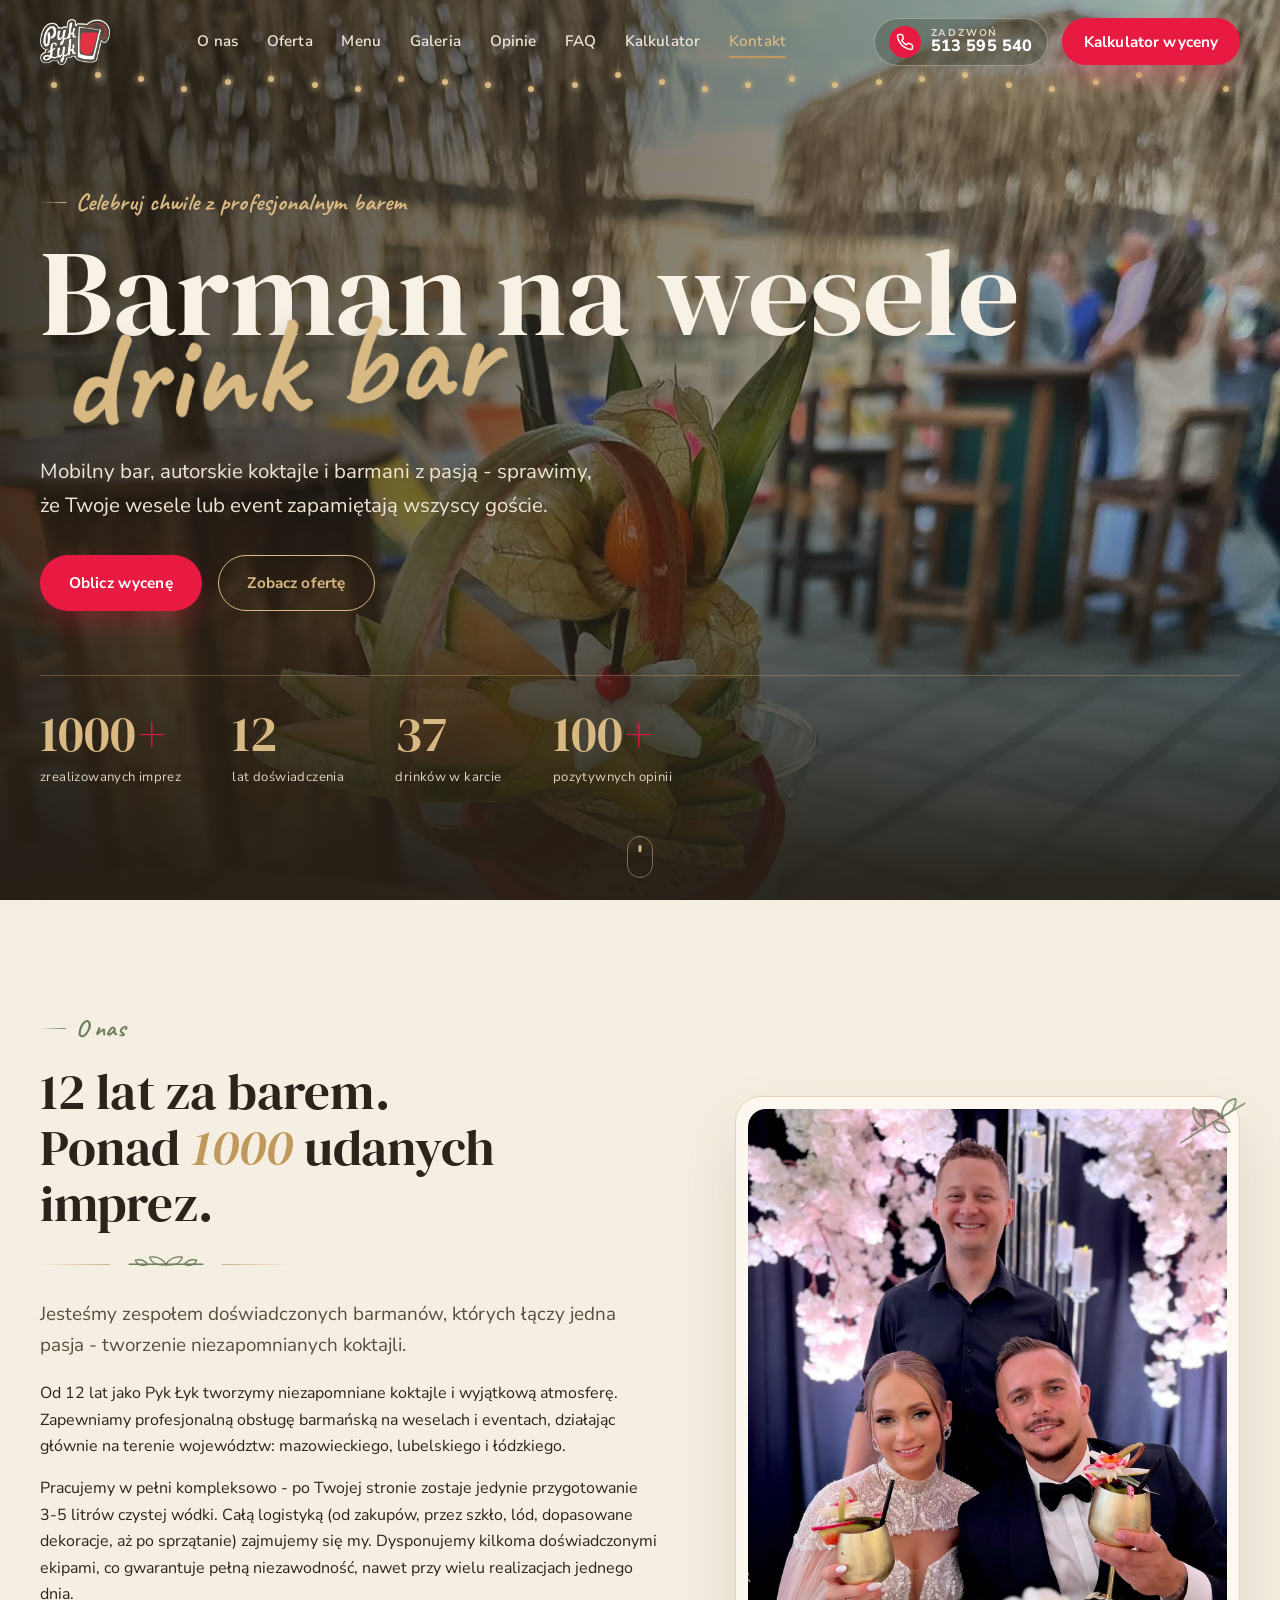
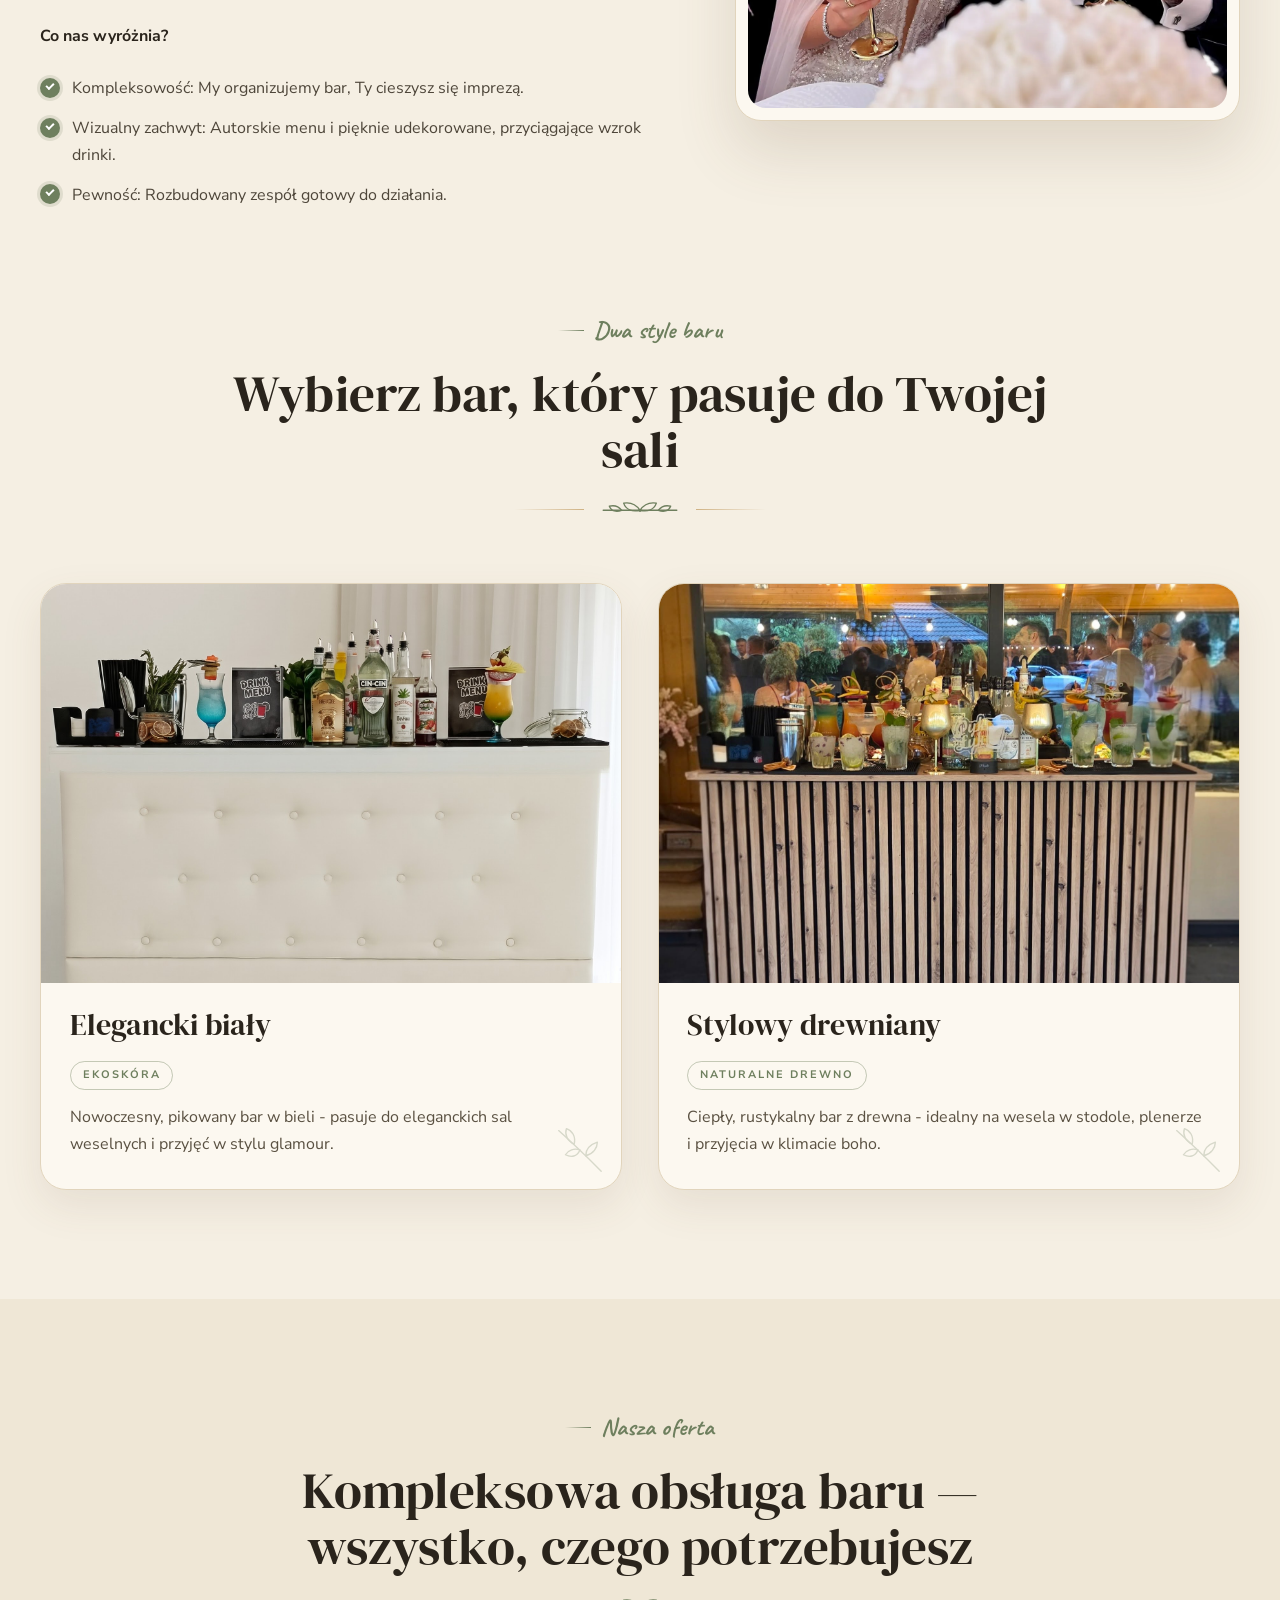
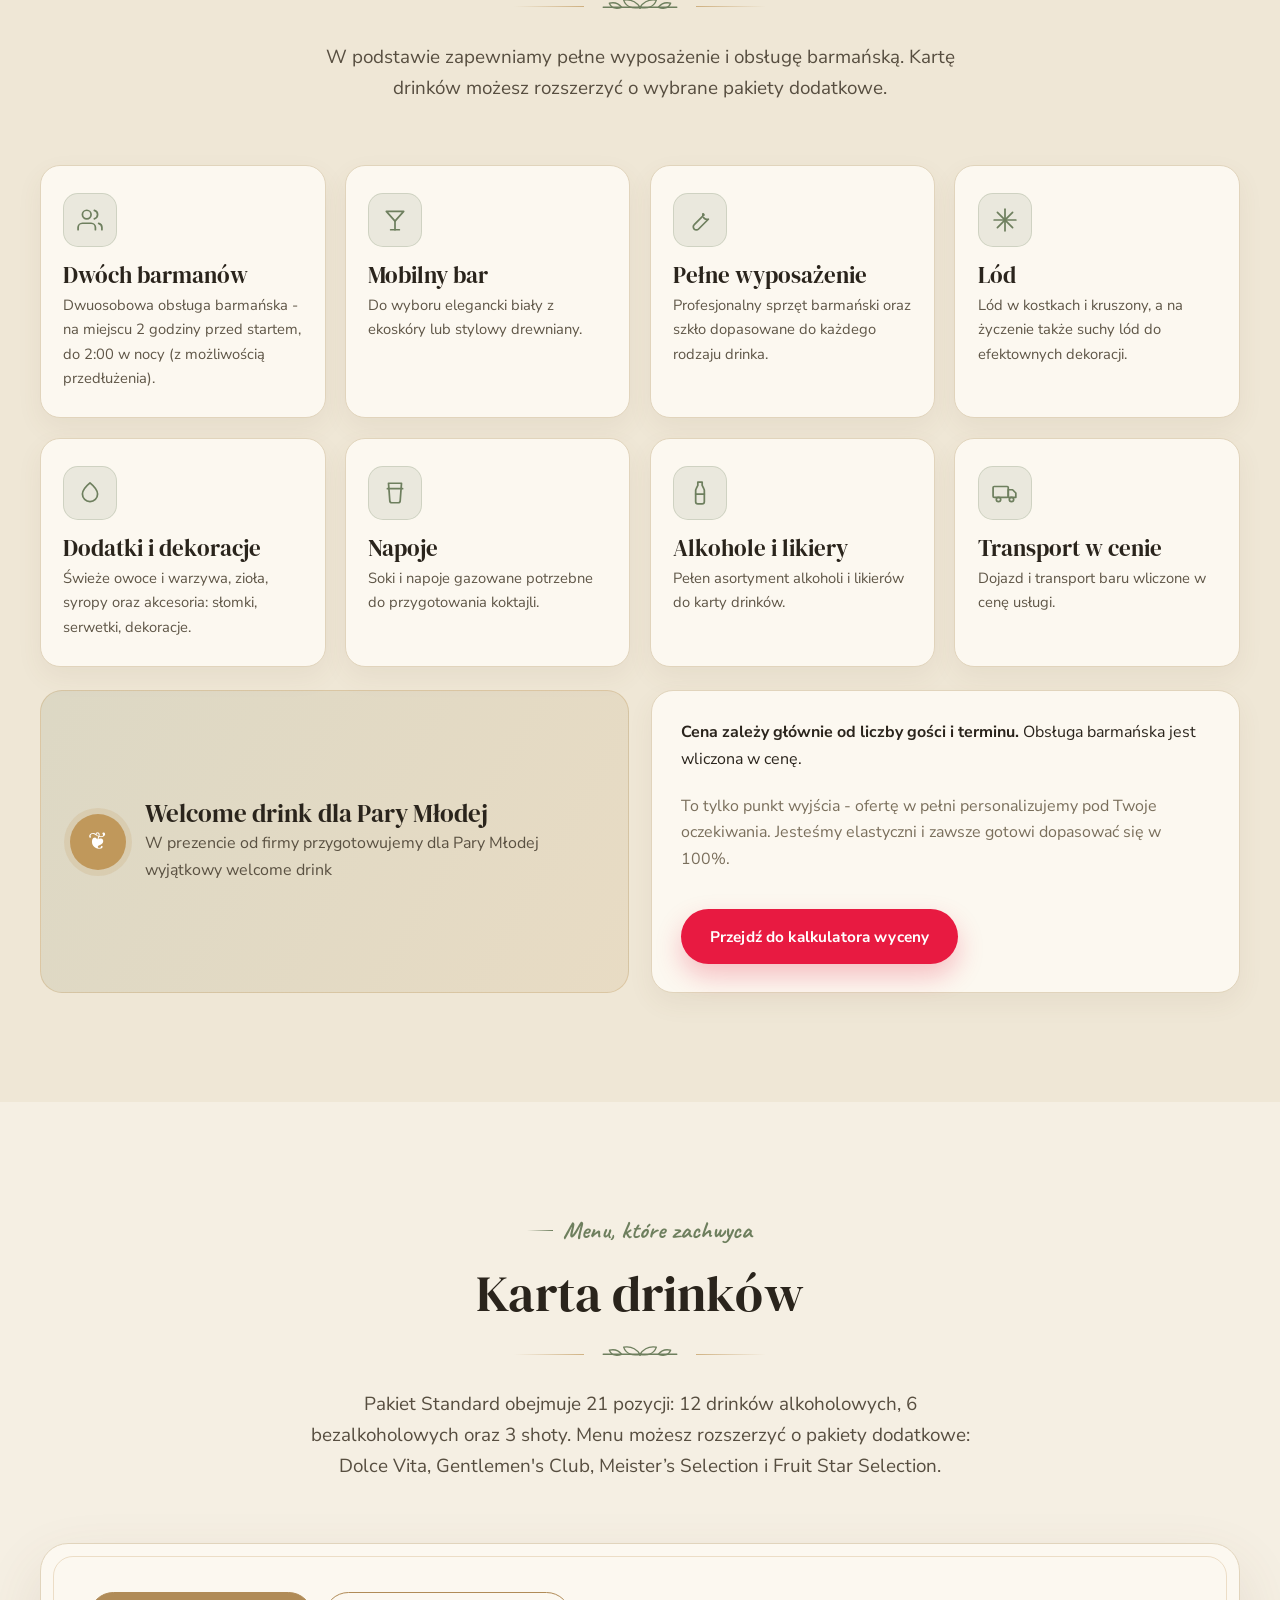
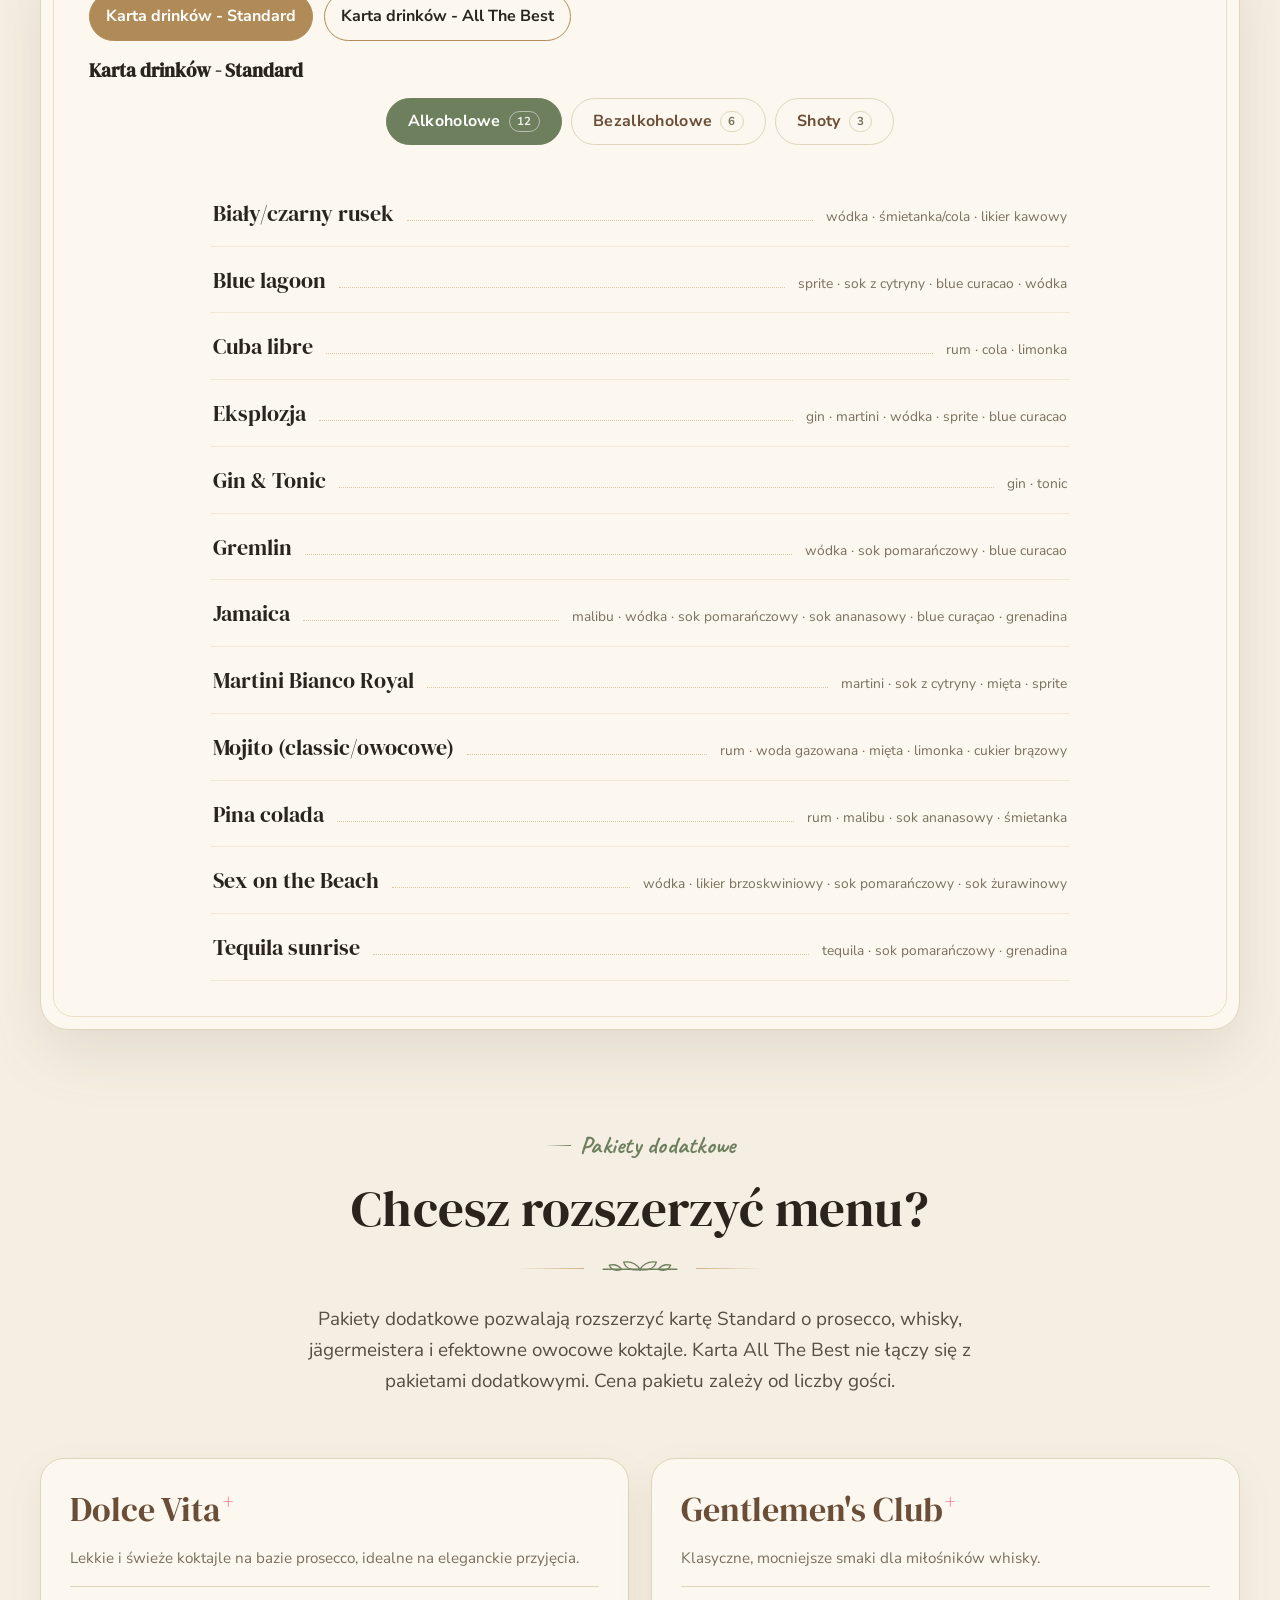
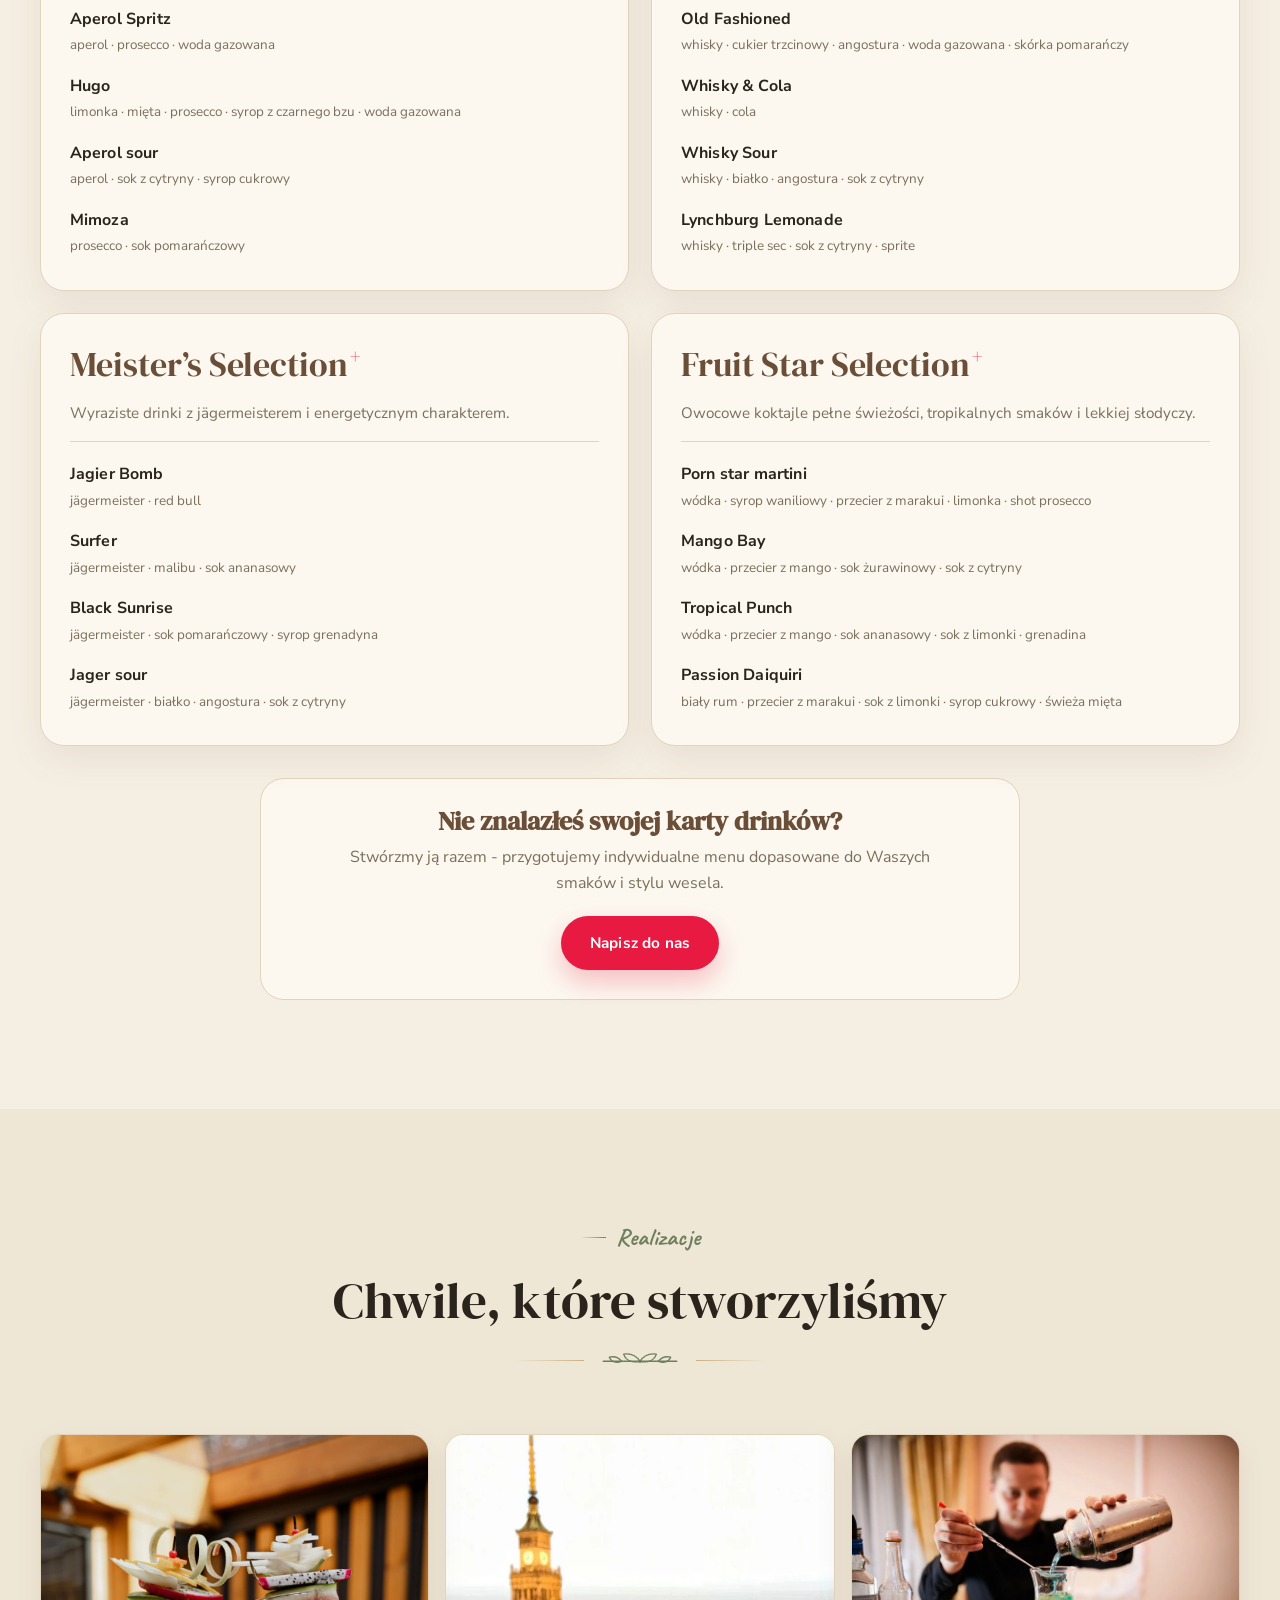
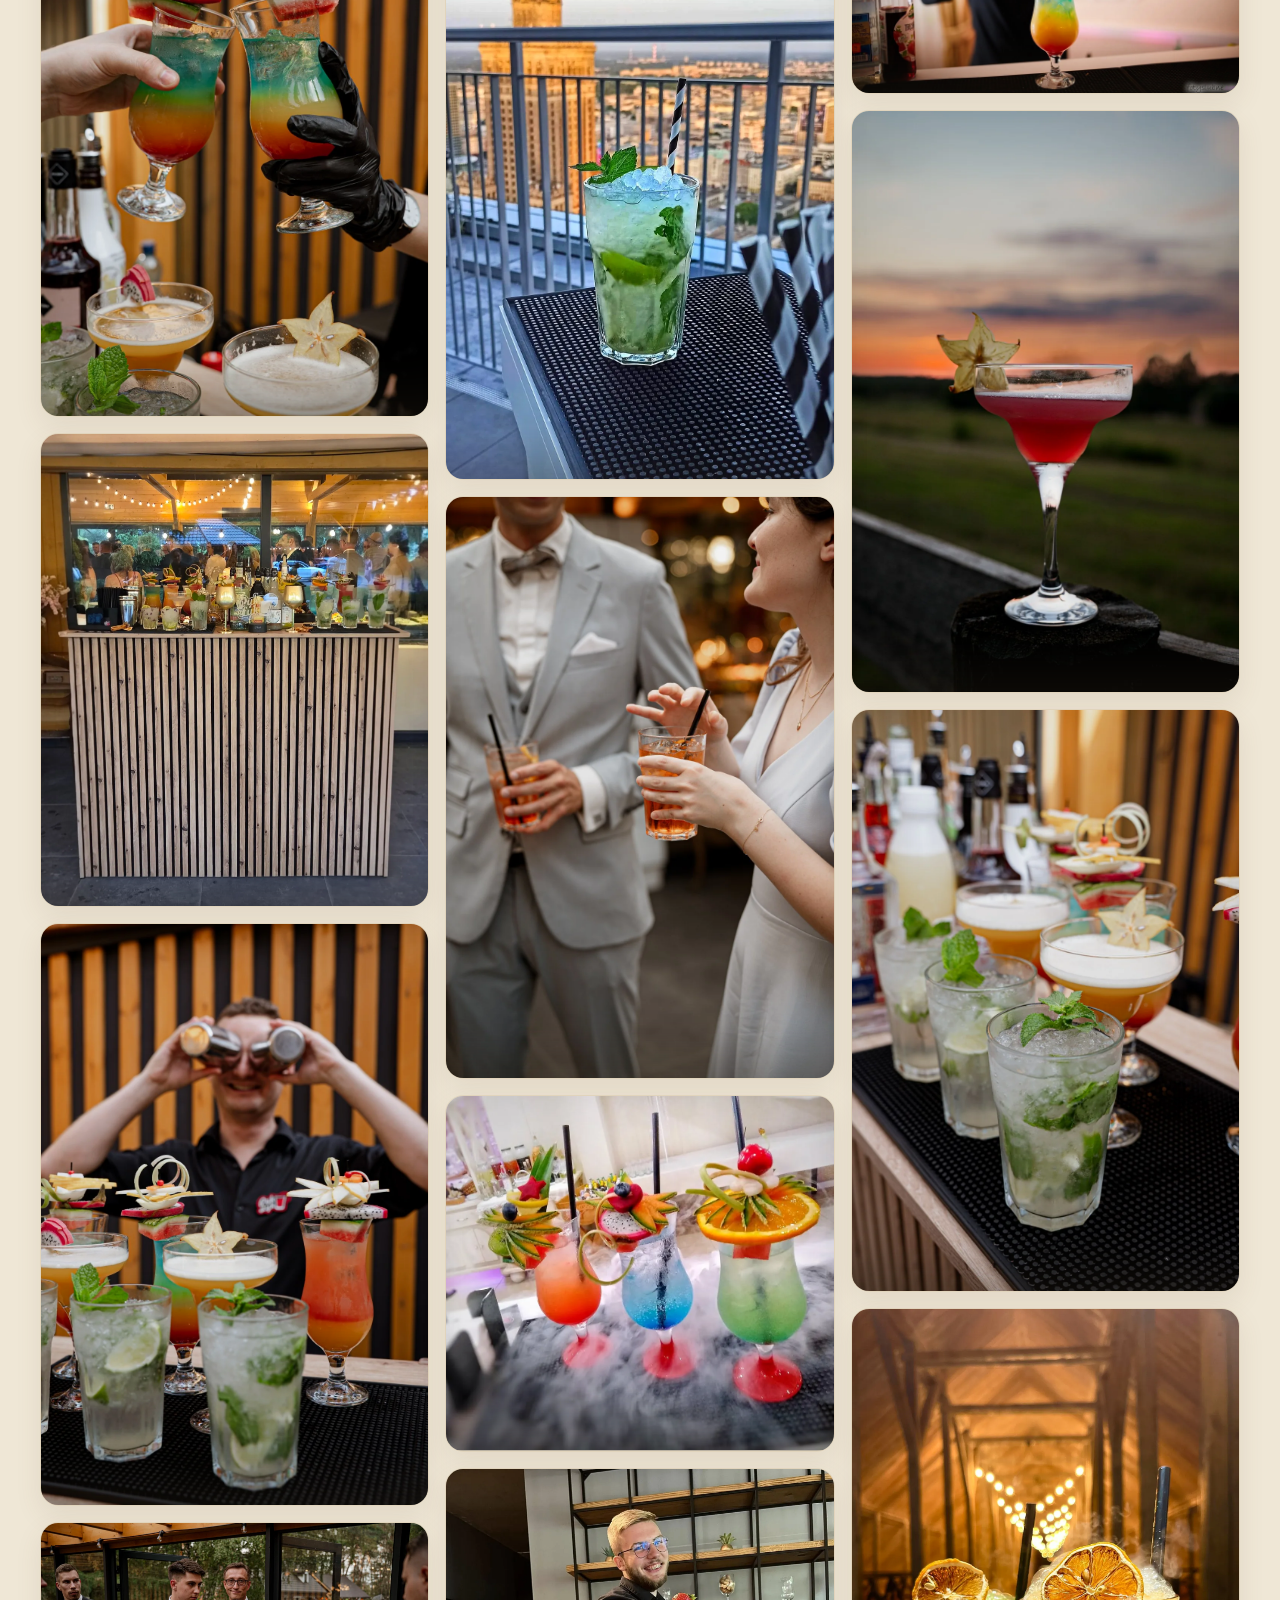
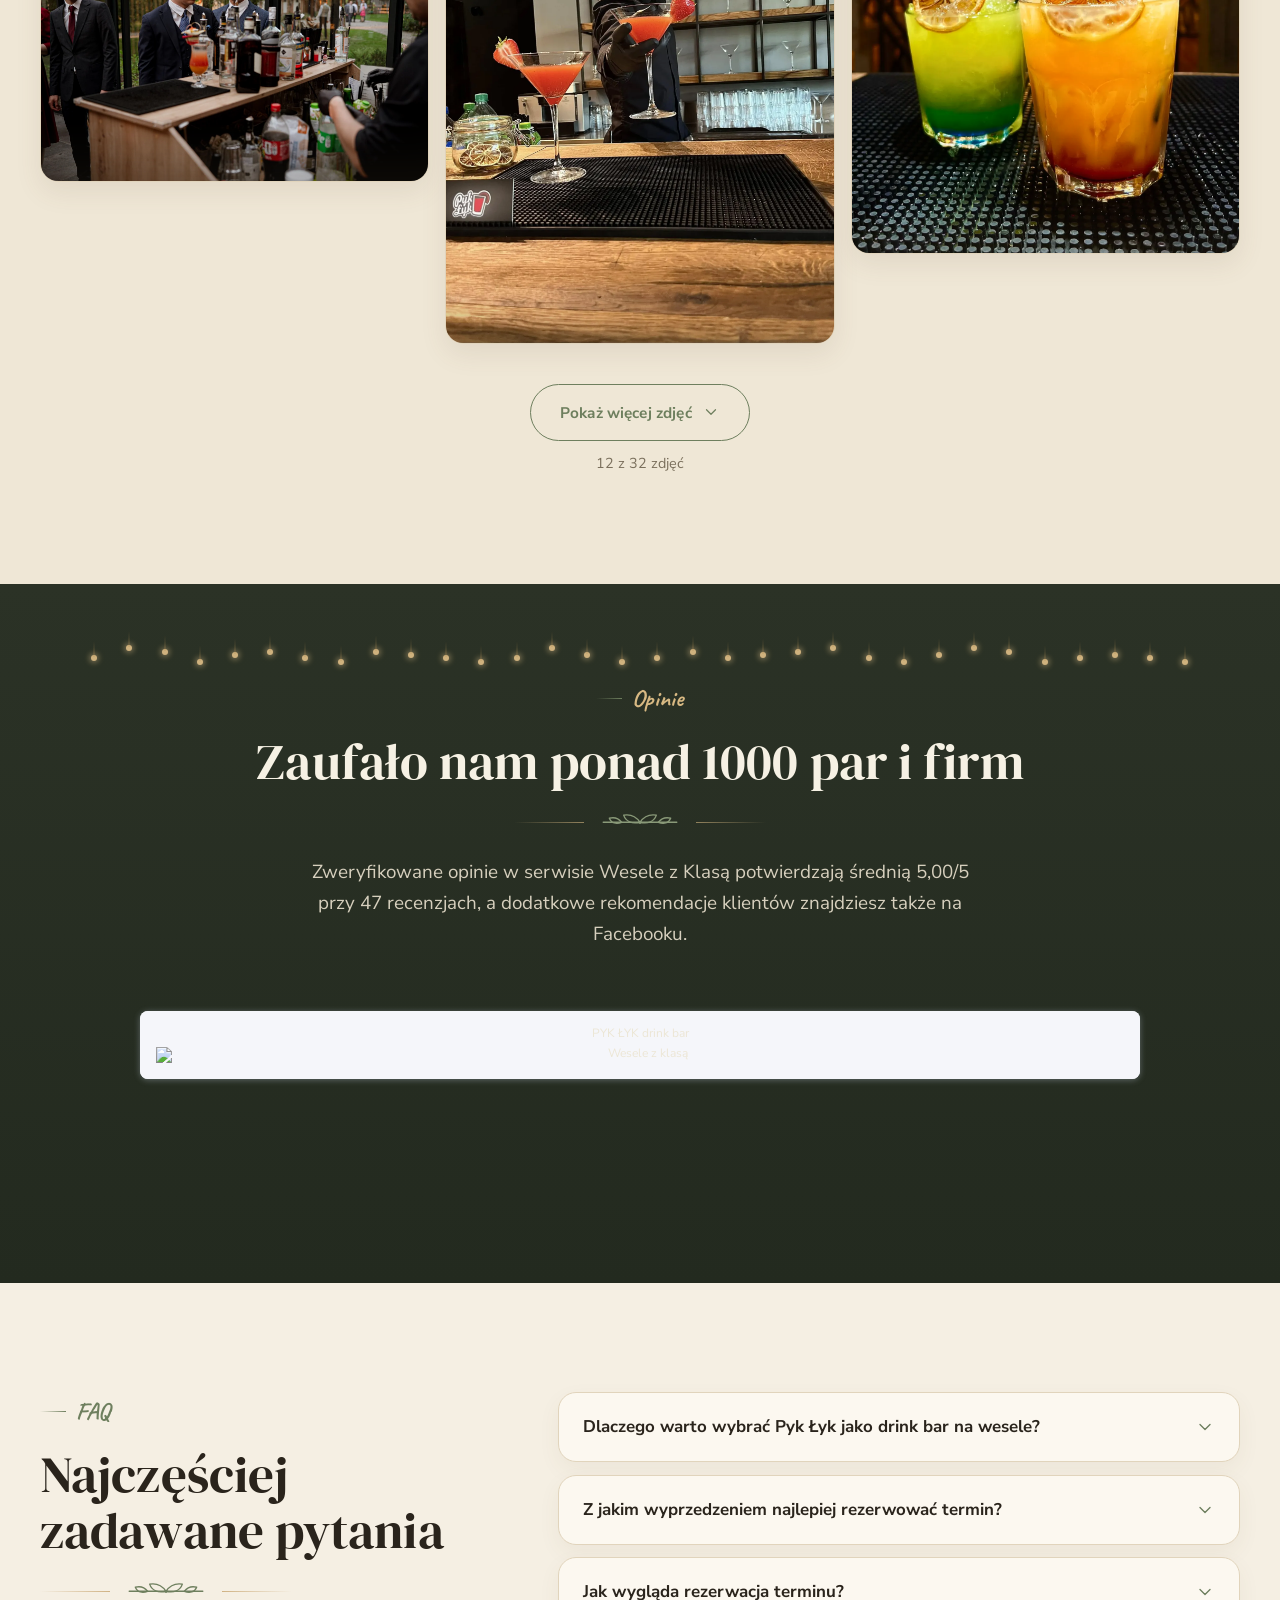
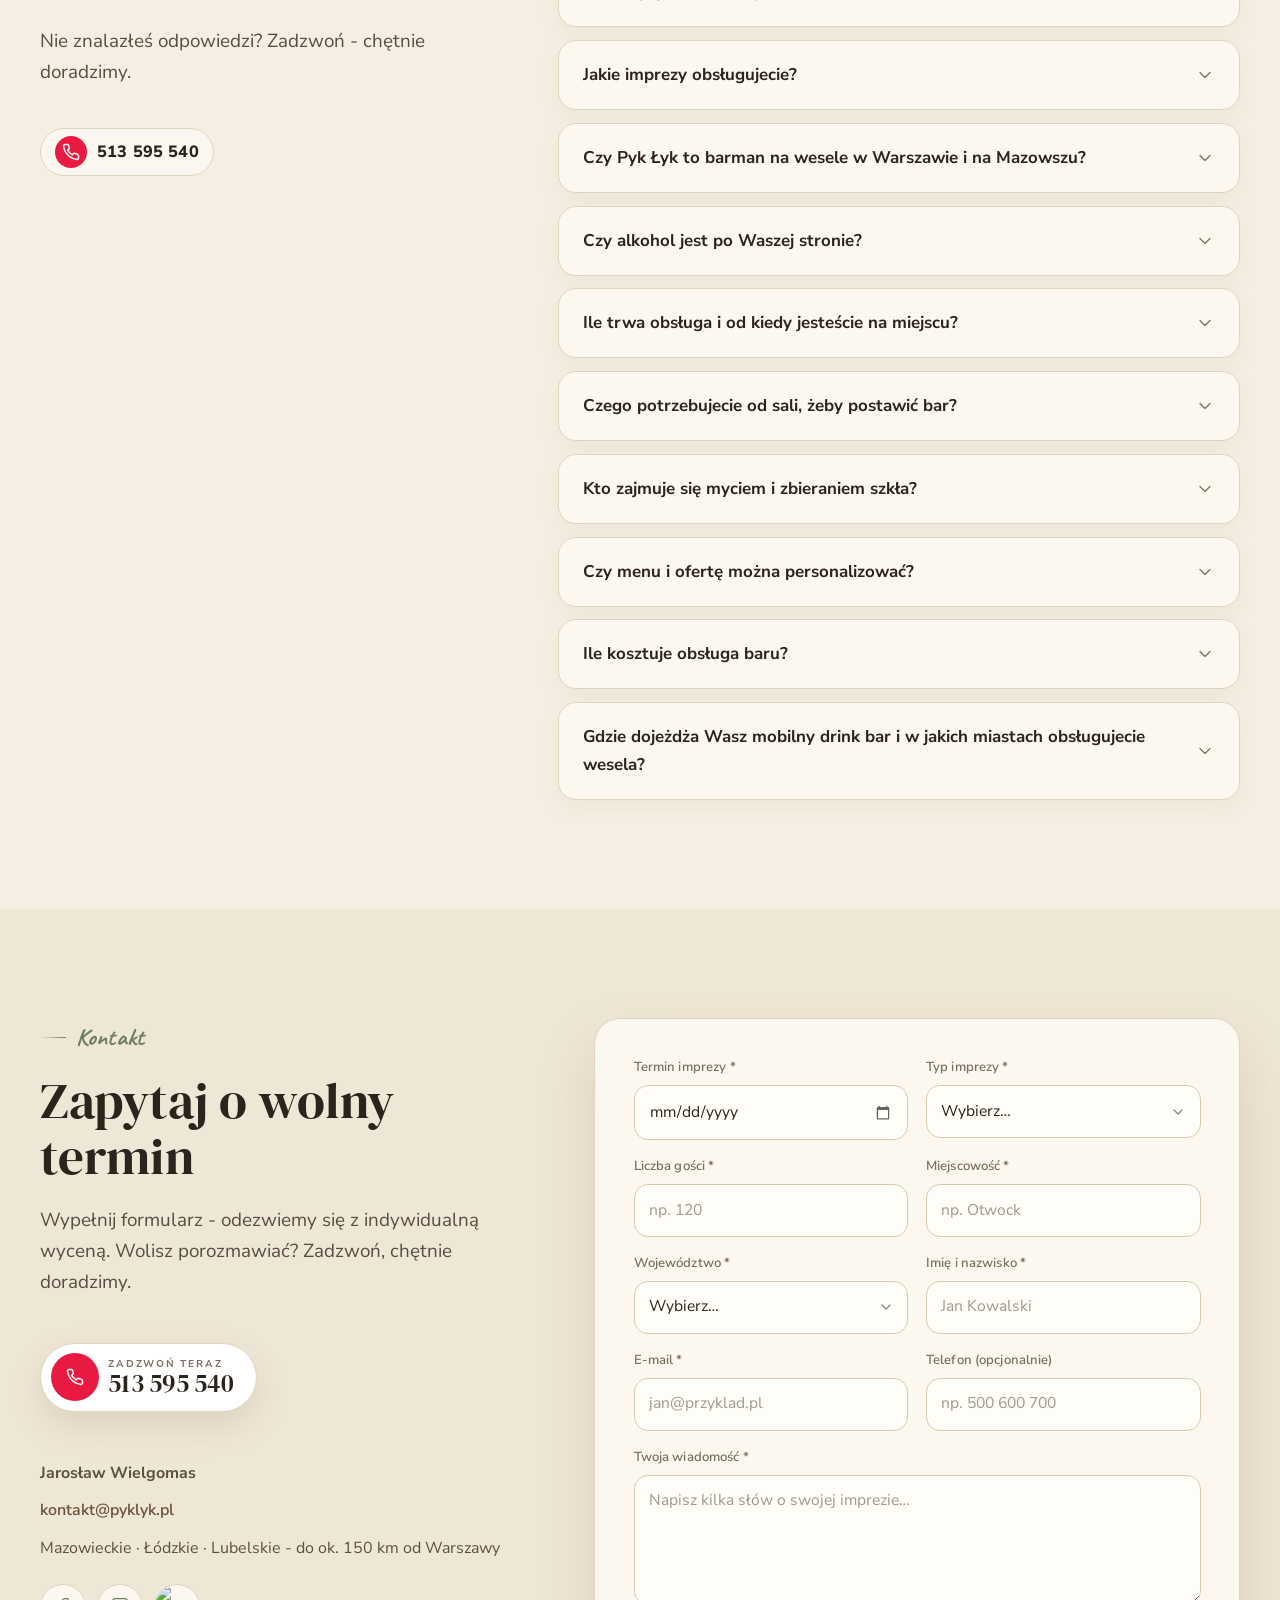
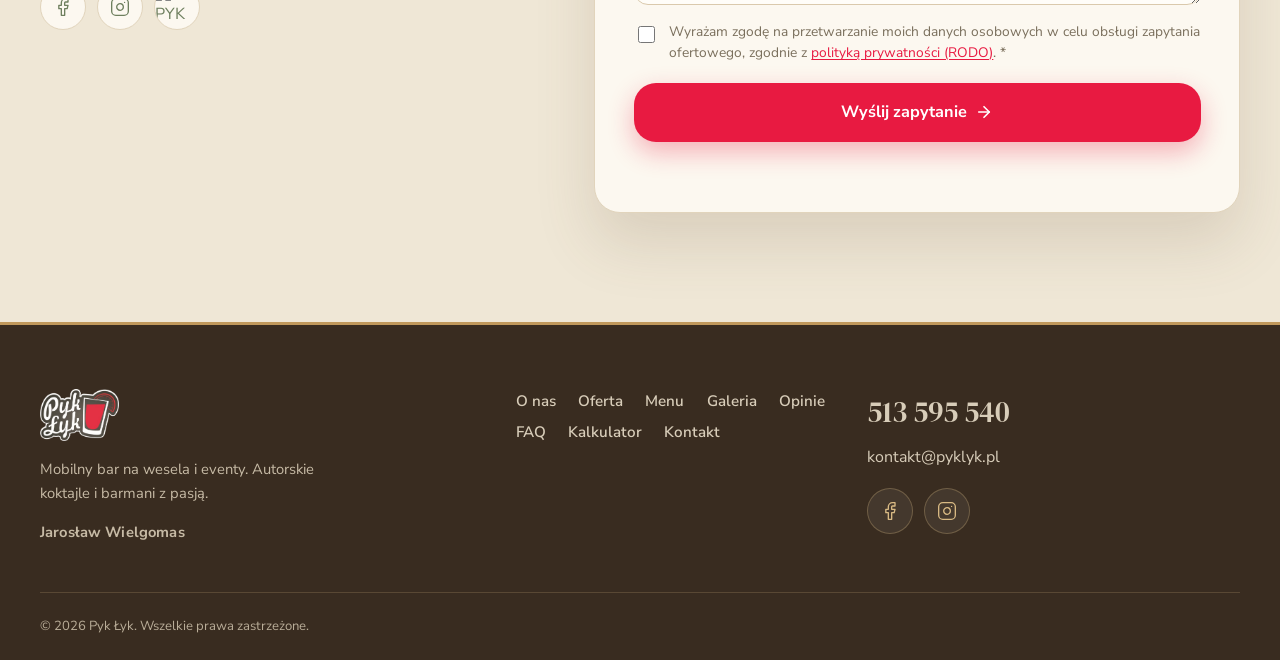
==== commit 0695d82b: "Clarify package options and link pricing FAQ to calculator" ====
--- a/index.html
+++ b/index.html
@@ -229,9 +229,9 @@
   <div class="pl-container">
     <div class="sec-head" data-reveal>
       <p class="kicker kicker--script">Nasza oferta</p>
-      <h2 class="h2">Kompleksowa obsługa - zajmujemy się wszystkim</h2>
-      <div class="botsep" aria-hidden="true"><span></span><svg viewBox="0 0 88 24" fill="none" stroke="currentColor" stroke-width="1.3" stroke-linecap="round" stroke-linejoin="round"><path d="M8 12h72"/><path d="M44 12c4-6 10-8 16-7-2 6-8 9-16 7z"/><path d="M44 12c-4-6-10-8-16-7 2 6 8 9 16 7z"/><path d="M62 12c3-4 8-5 12-4-2 5-7 6-12 4z"/><path d="M26 12c-3-4-8-5-12-4 2 5 7 6 12 4z"/><circle cx="44" cy="12" r="1.6" fill="currentColor" stroke="none"/></svg><span></span></div>
-      <p class="lead center">Jeden pakiet, a w nim wszystko, czego potrzeba, by bar działał bez zarzutu od pierwszego do ostatniego drinka.</p>
+      <h2 class="h2">Kompleksowa obsługa baru — wszystko, czego potrzebujesz</h2>
+      <div class="botsep" aria-hidden="true"><span></span><svg viewBox="0 0 88 24" fill="none" stroke="currentColor" stroke-width="1.3" stroke-linecap="round" stroke-linejoin="round"><path d="M8 12h72"/><path d="M44 12c4-6 10-8 16-7-2 6-8 9-16 7z"/><path d="M44 12c-4-6-10-8-16-7 2 6 8 9 16 7z"/><path d="M62 12c3-4 8-5 12-4-2 5-7 6-12 4z"/><path d="M26 12c-3-4-8-5-12-4 2 5 7 6 12 4z"/><circle cx="44" cy="12" r="1.6" fill="currentColor" stroke="none"/></svg><span></span></div>
+      <p class="lead center">W podstawie zapewniamy pełne wyposażenie i obsługę barmańską. Kartę drinków możesz rozszerzyć o wybrane pakiety dodatkowe.</p>
     </div>
 
     <div class="inc-grid" data-render="included"></div>
@@ -404,7 +404,7 @@
   <a class="mobilebar__ask" href="/kalkulator/">Kalkulator</a>
 </div>
 
-<script src="shared/content.js?v=preview-form-miejscowosc"></script>
+<script src="shared/content.js?v=20261120-faq-oferta"></script>
 <script src="shared/app.js?v=preview-form-miejscowosc"></script>
 <script src="https://widgets.4wzk.pl/dist/js/widget.js" defer></script>
 <script>
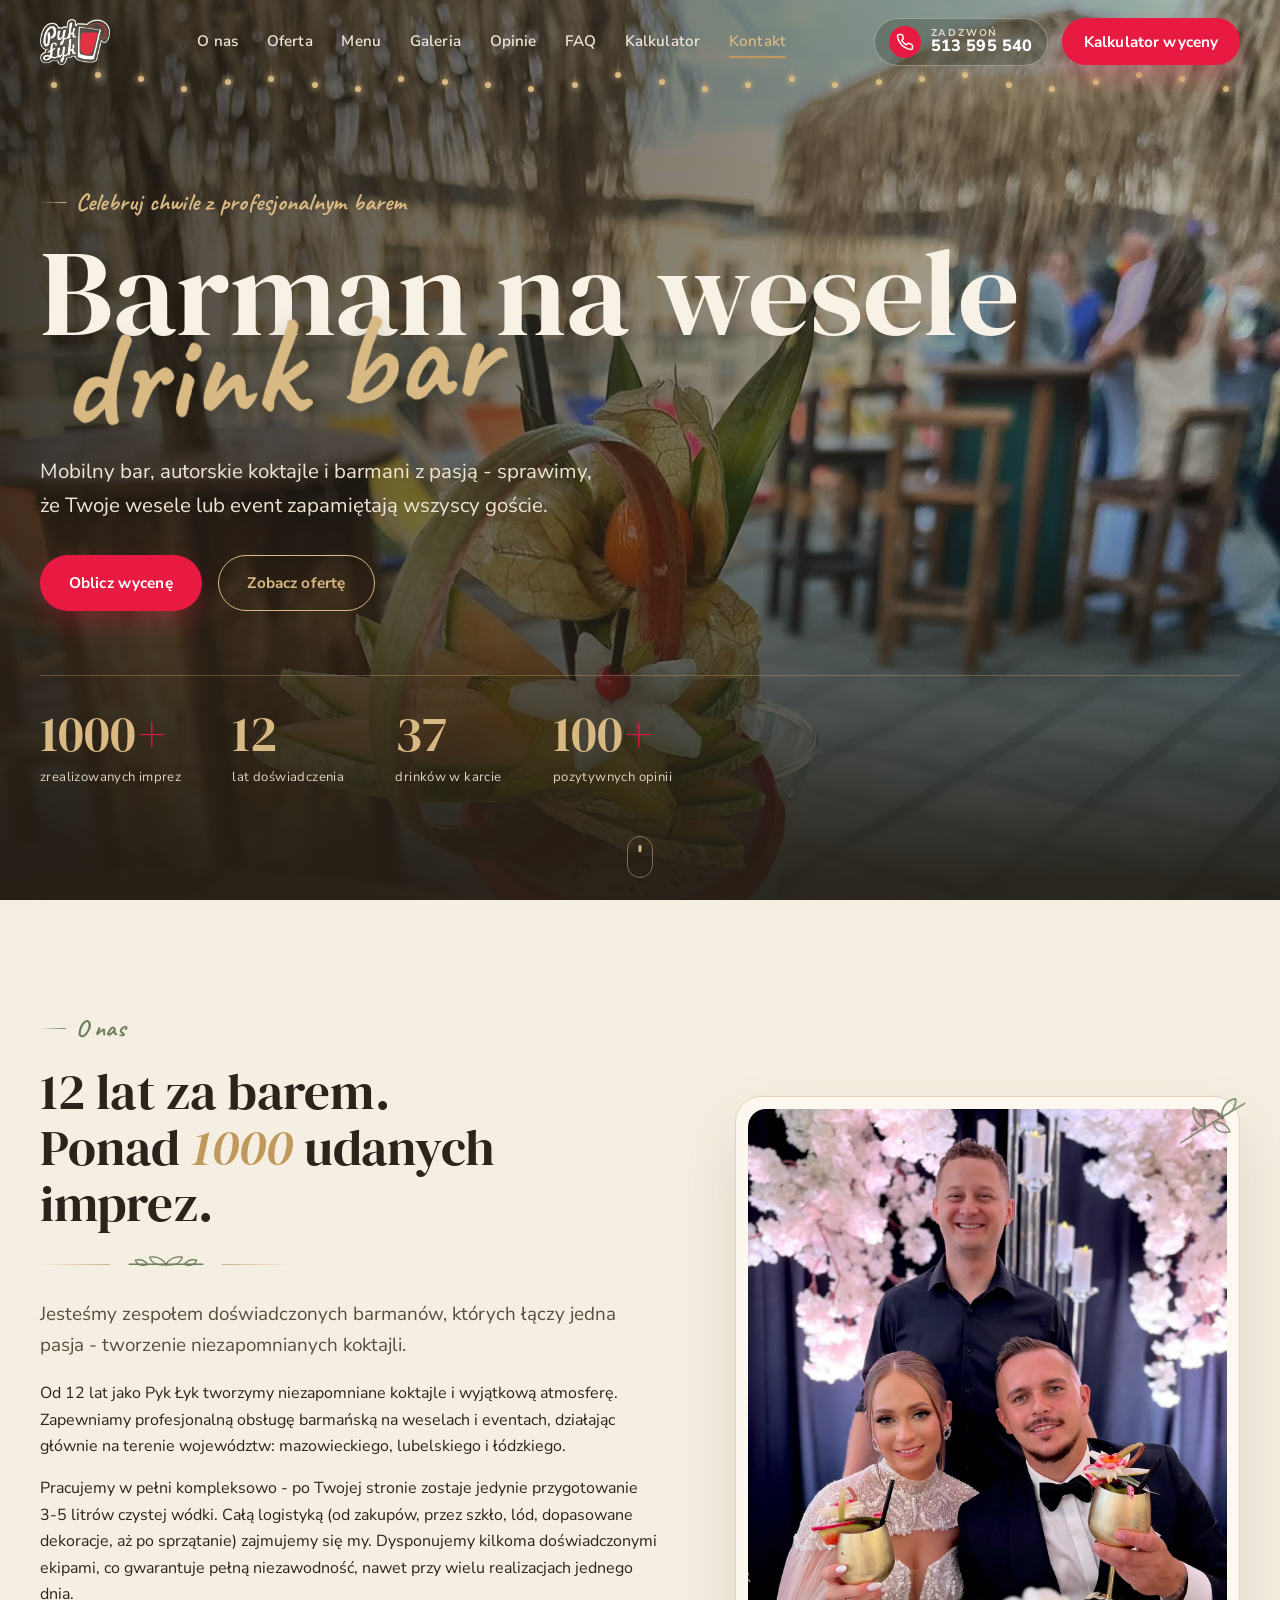
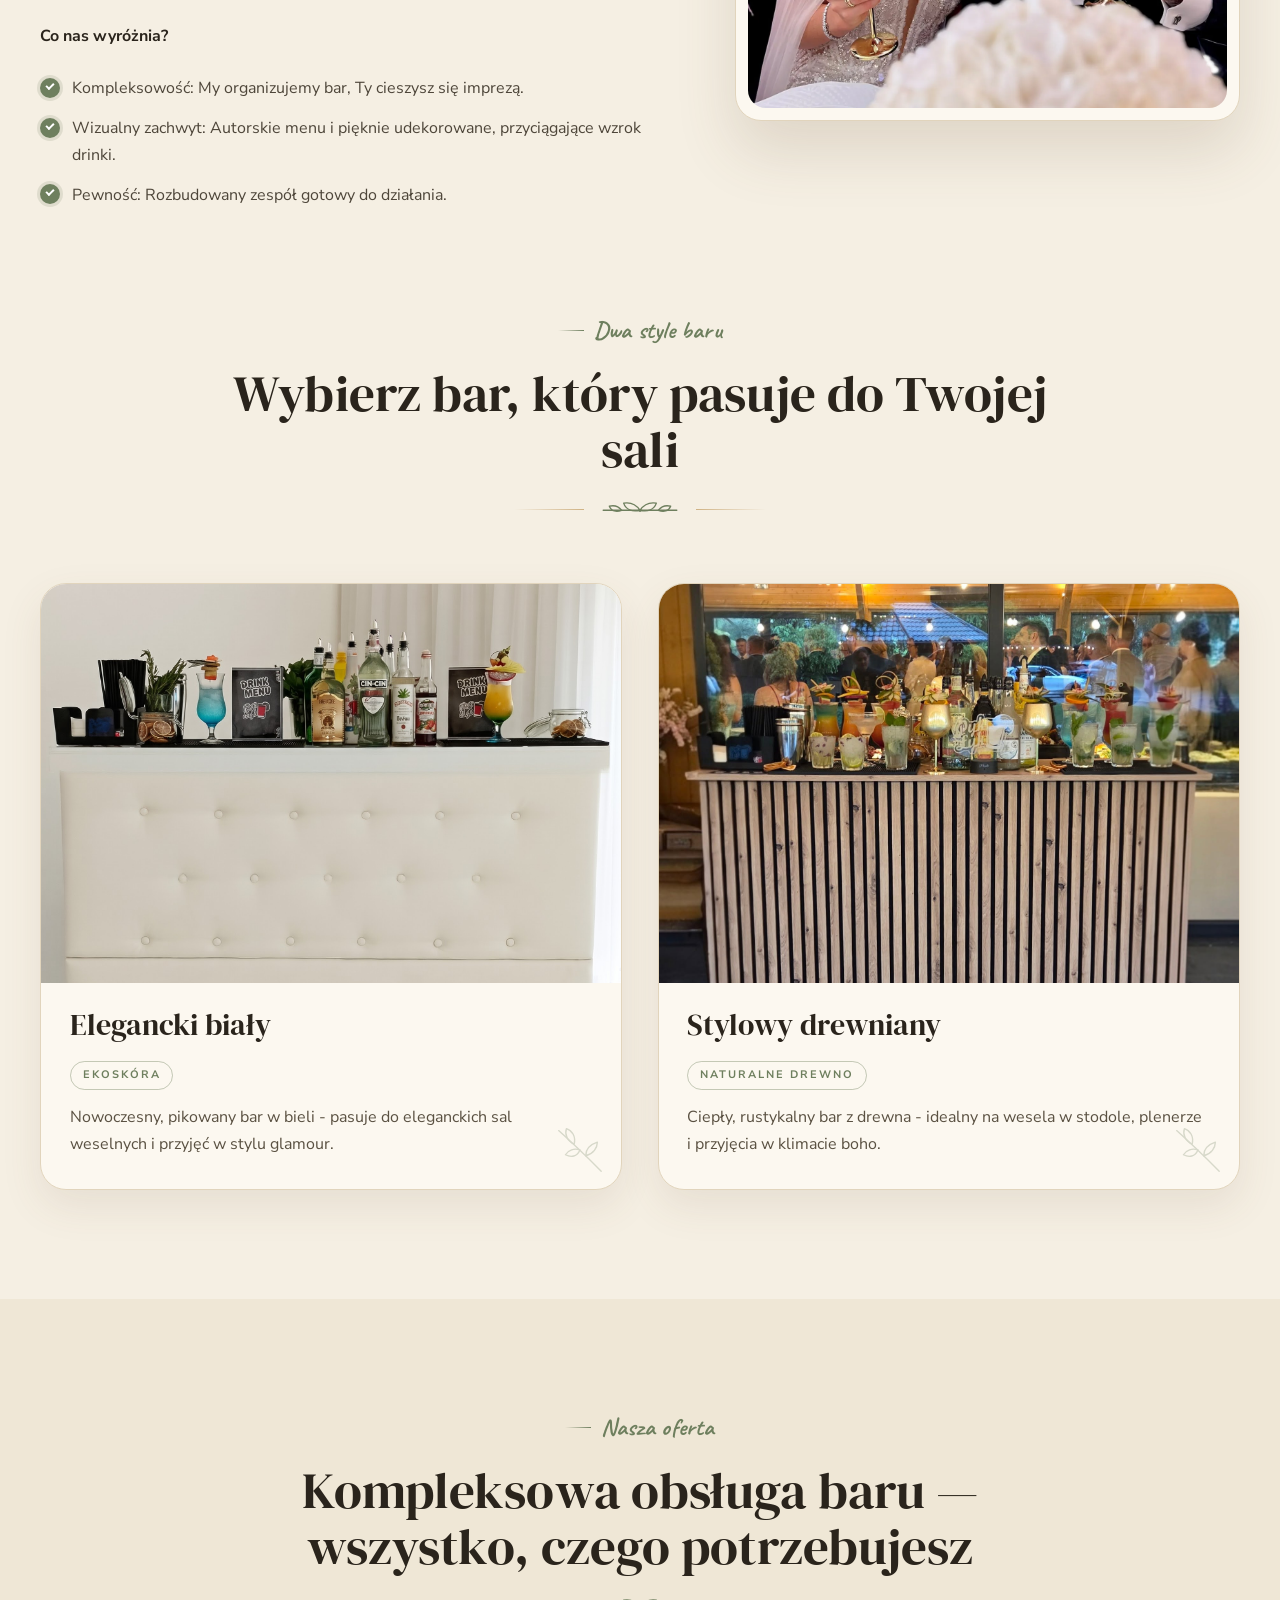
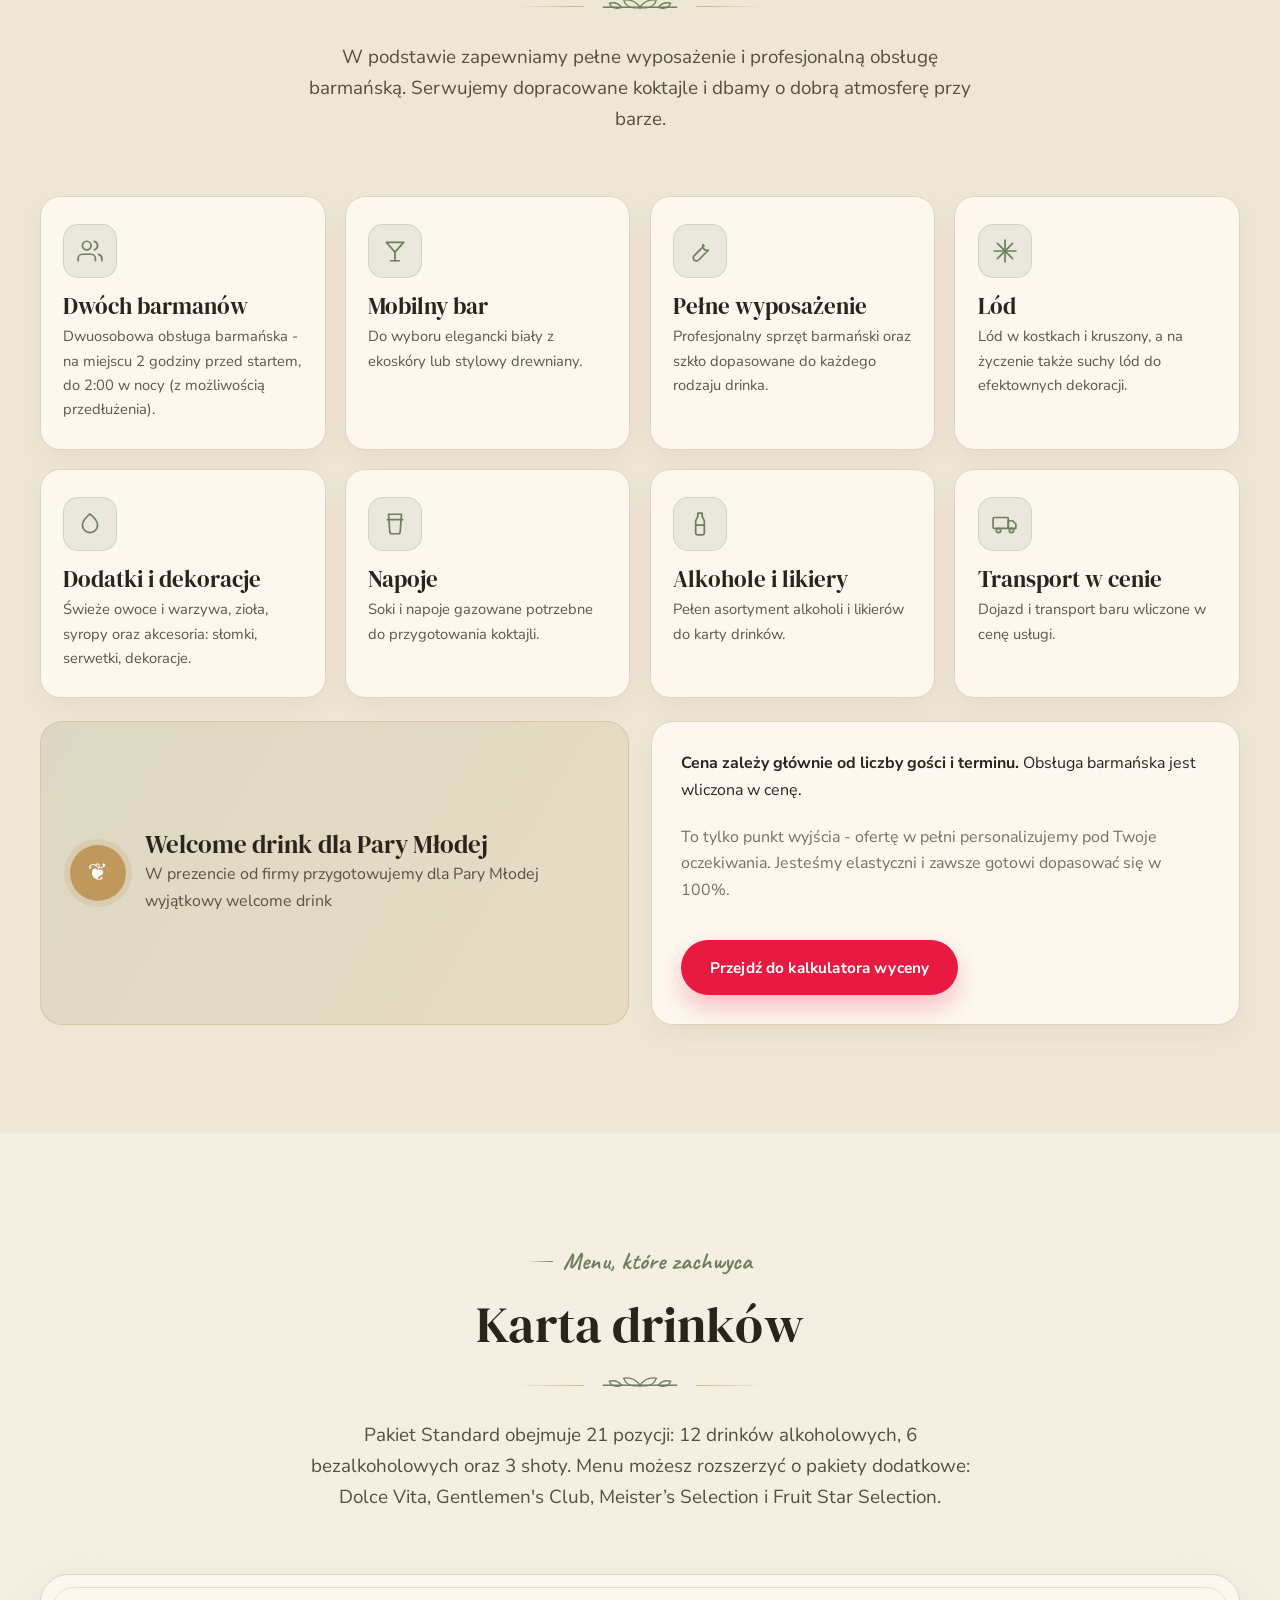
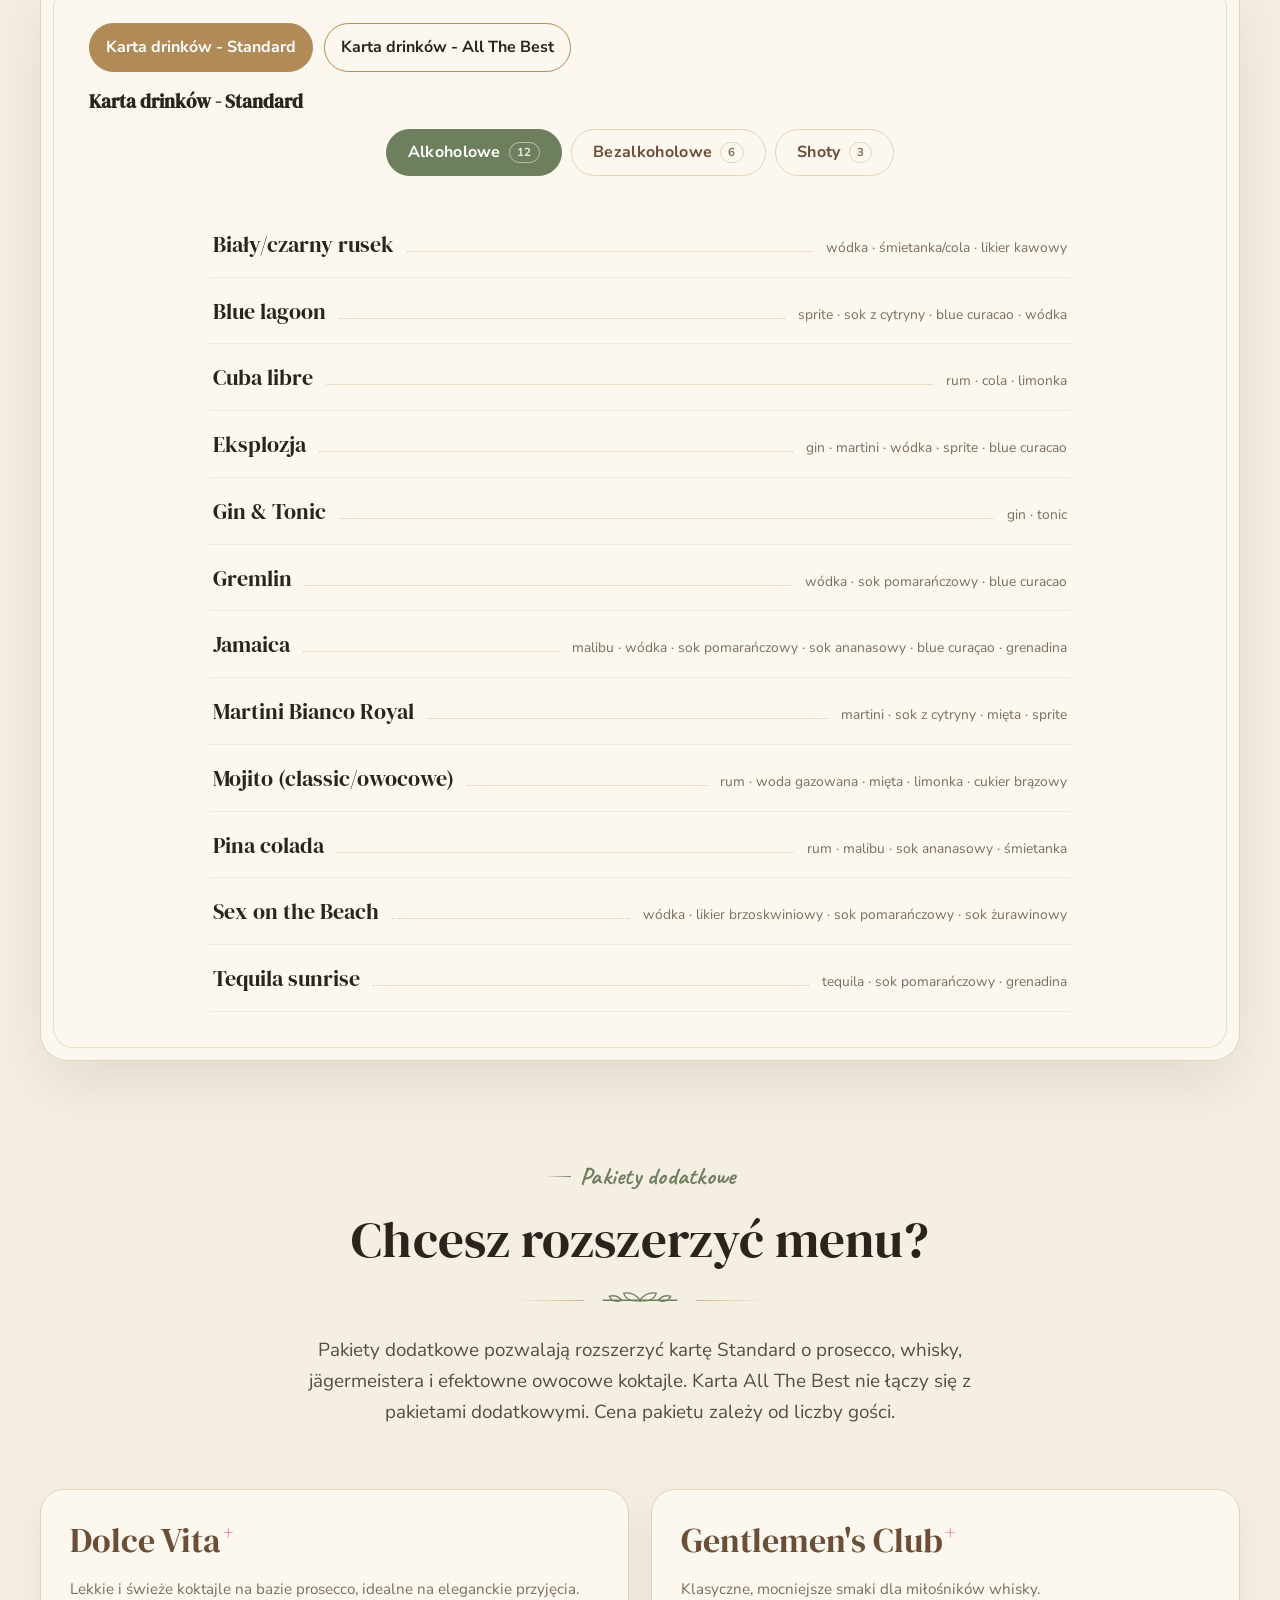
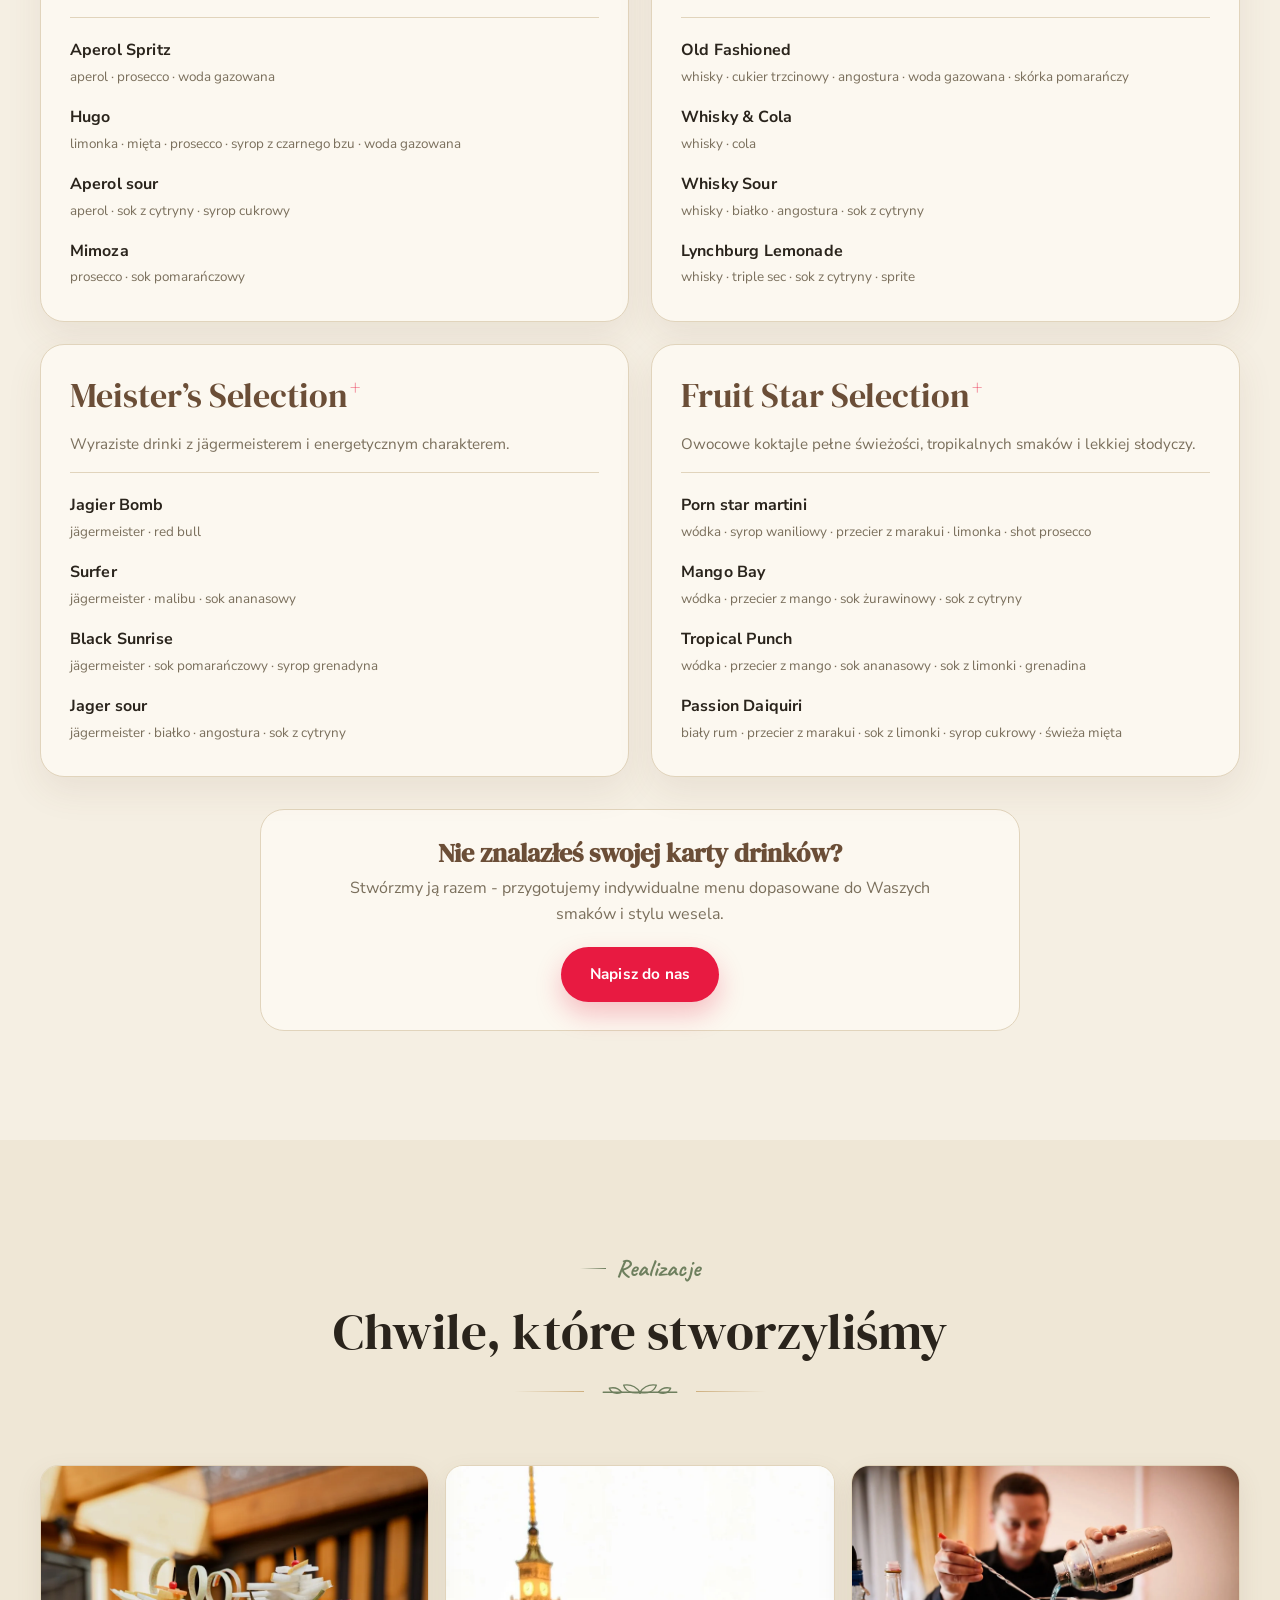
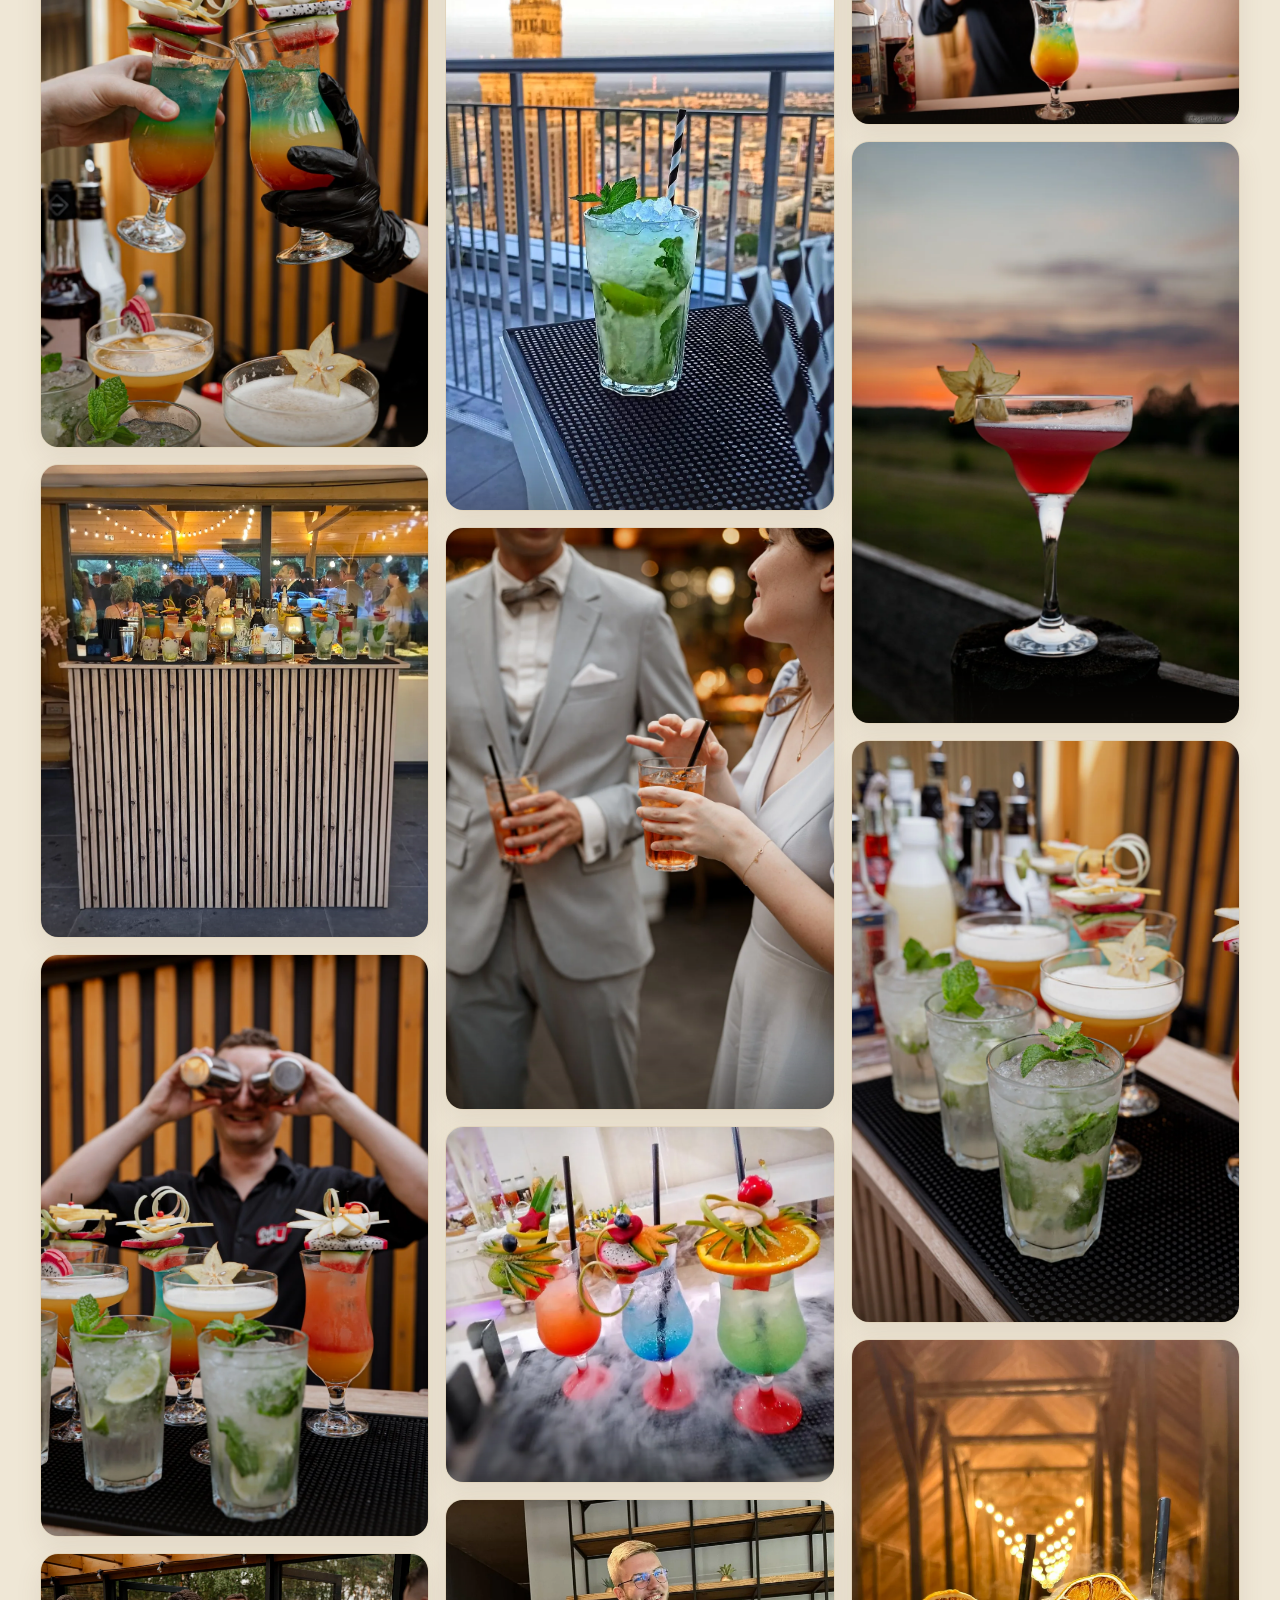
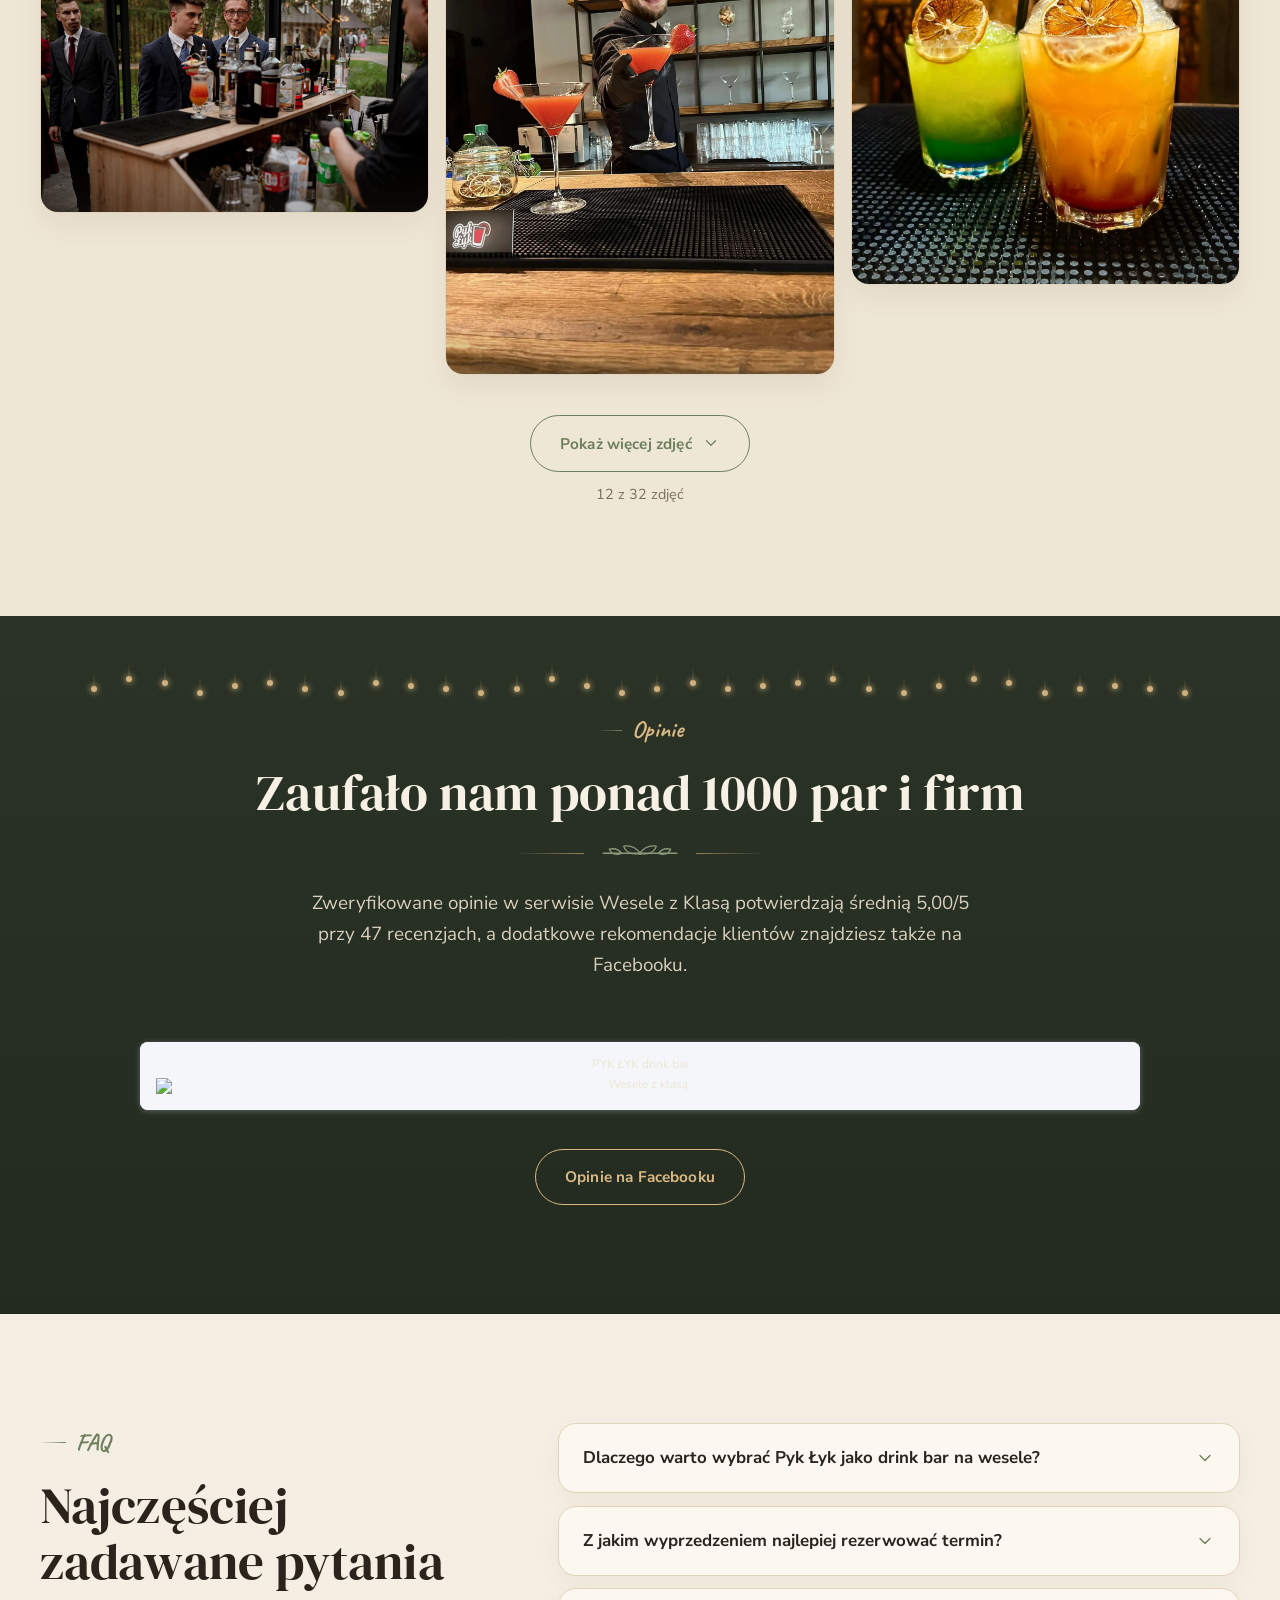
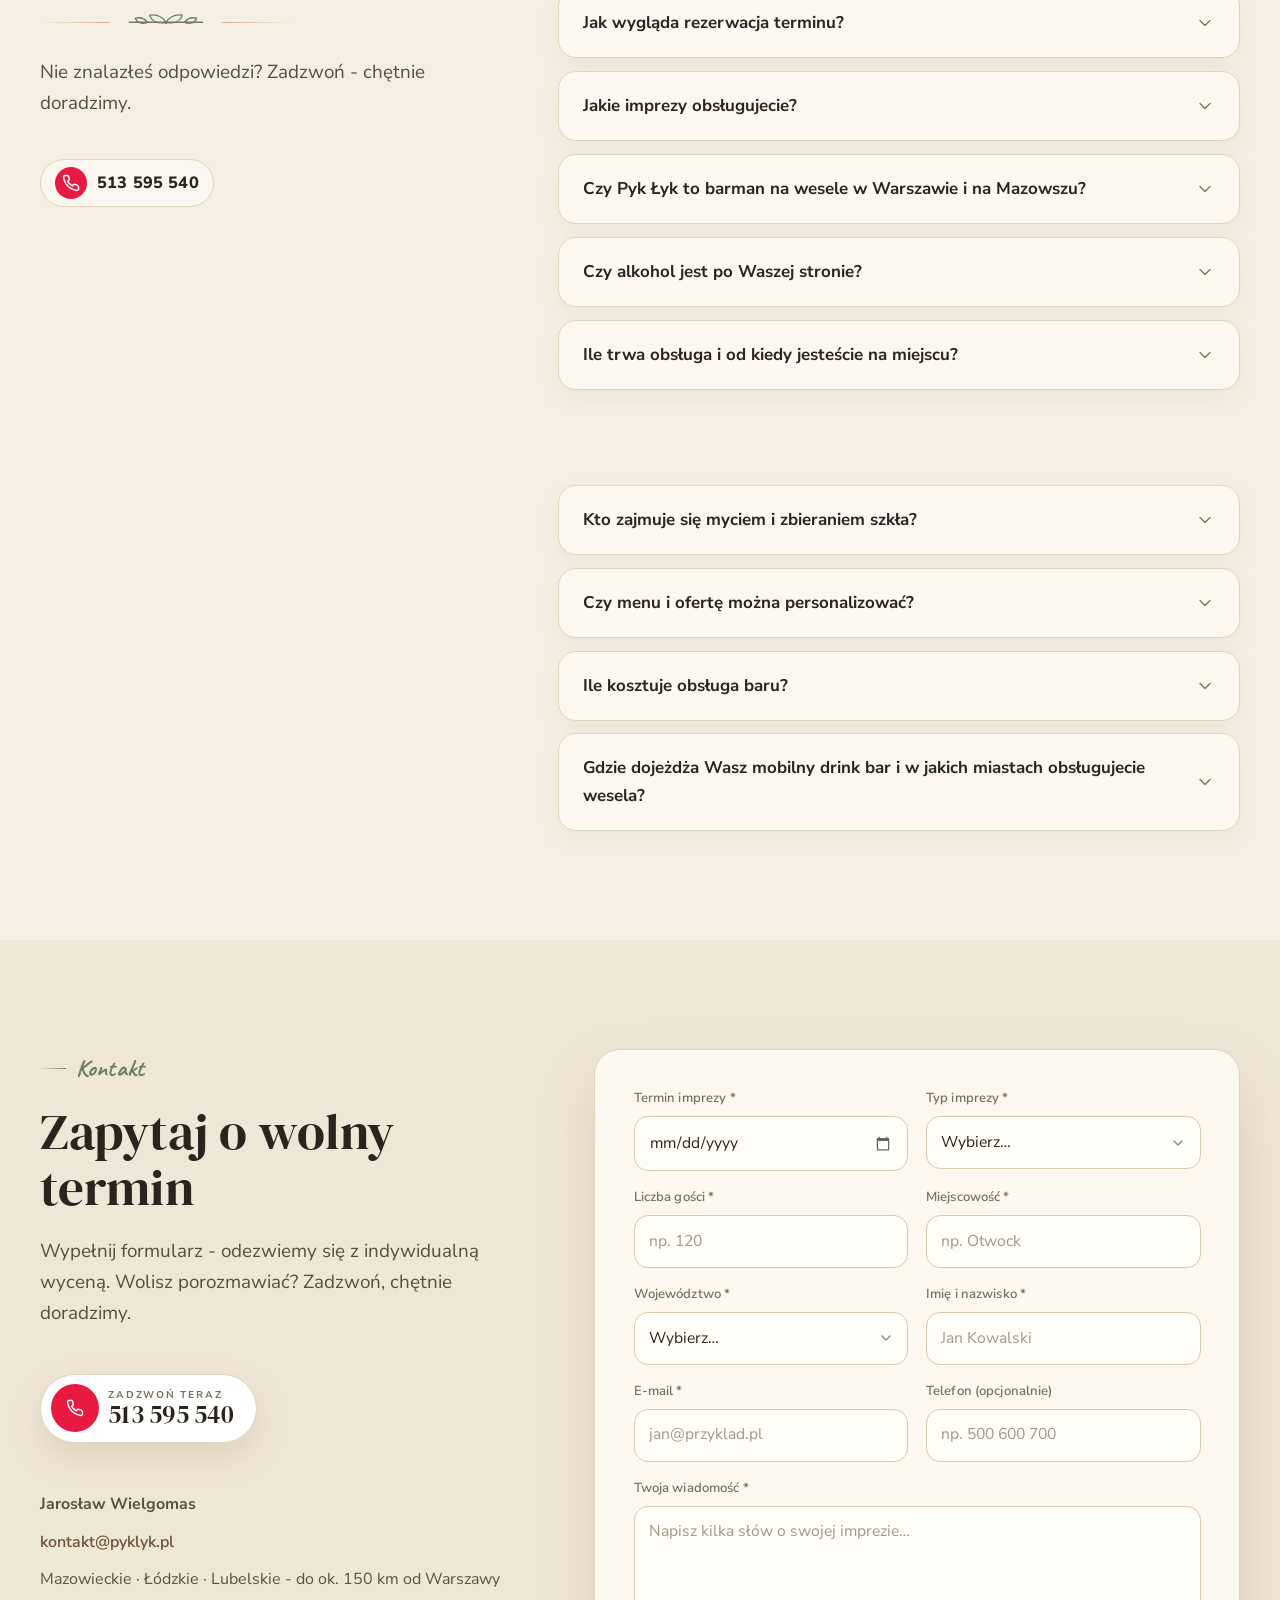
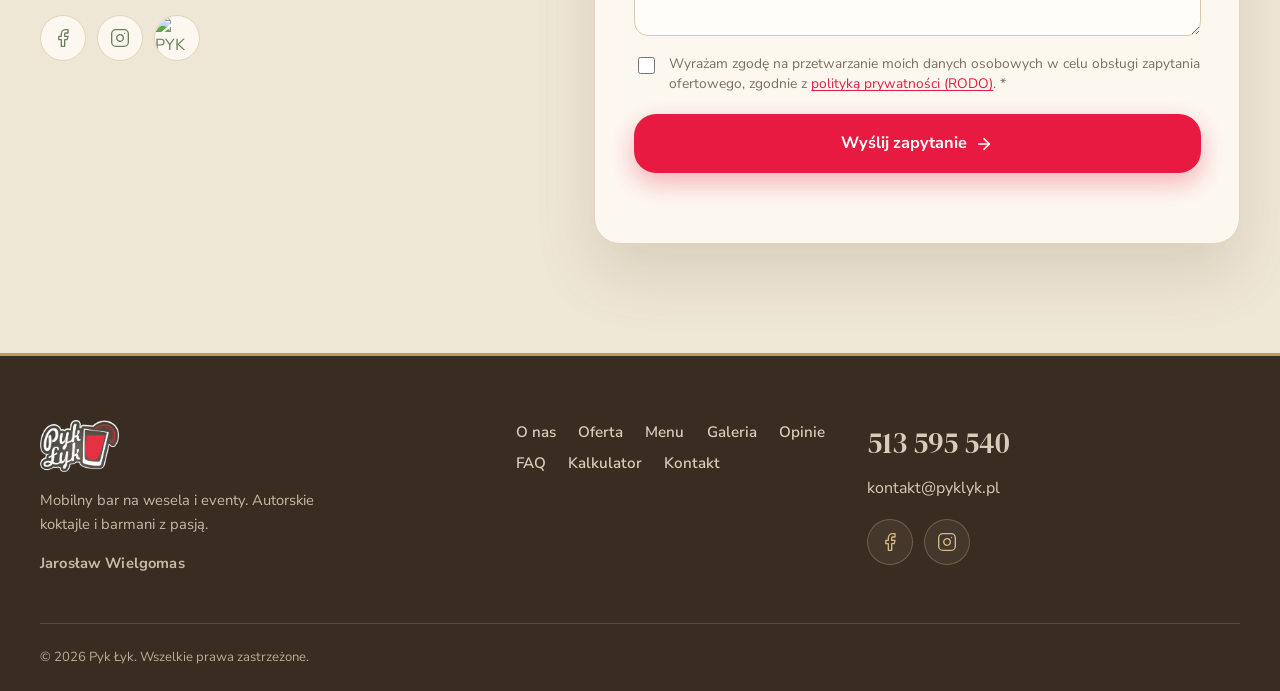
==== commit f17a9008: "Refine homepage bar service description" ====
--- a/index.html
+++ b/index.html
@@ -231,7 +231,7 @@
       <p class="kicker kicker--script">Nasza oferta</p>
       <h2 class="h2">Kompleksowa obsługa baru — wszystko, czego potrzebujesz</h2>
       <div class="botsep" aria-hidden="true"><span></span><svg viewBox="0 0 88 24" fill="none" stroke="currentColor" stroke-width="1.3" stroke-linecap="round" stroke-linejoin="round"><path d="M8 12h72"/><path d="M44 12c4-6 10-8 16-7-2 6-8 9-16 7z"/><path d="M44 12c-4-6-10-8-16-7 2 6 8 9 16 7z"/><path d="M62 12c3-4 8-5 12-4-2 5-7 6-12 4z"/><path d="M26 12c-3-4-8-5-12-4 2 5 7 6 12 4z"/><circle cx="44" cy="12" r="1.6" fill="currentColor" stroke="none"/></svg><span></span></div>
-      <p class="lead center">W podstawie zapewniamy pełne wyposażenie i obsługę barmańską. Kartę drinków możesz rozszerzyć o wybrane pakiety dodatkowe.</p>
+      <p class="lead center">W podstawie zapewniamy pełne wyposażenie i profesjonalną obsługę barmańską. Serwujemy dopracowane koktajle i dbamy o dobrą atmosferę przy barze.</p>
     </div>
 
     <div class="inc-grid" data-render="included"></div>
@@ -404,7 +404,7 @@
   <a class="mobilebar__ask" href="/kalkulator/">Kalkulator</a>
 </div>
 
-<script src="shared/content.js?v=20261120-faq-oferta"></script>
+<script src="shared/content.js?v=20261120-opis-baru"></script>
 <script src="shared/app.js?v=preview-form-miejscowosc"></script>
 <script src="https://widgets.4wzk.pl/dist/js/widget.js" defer></script>
 <script>
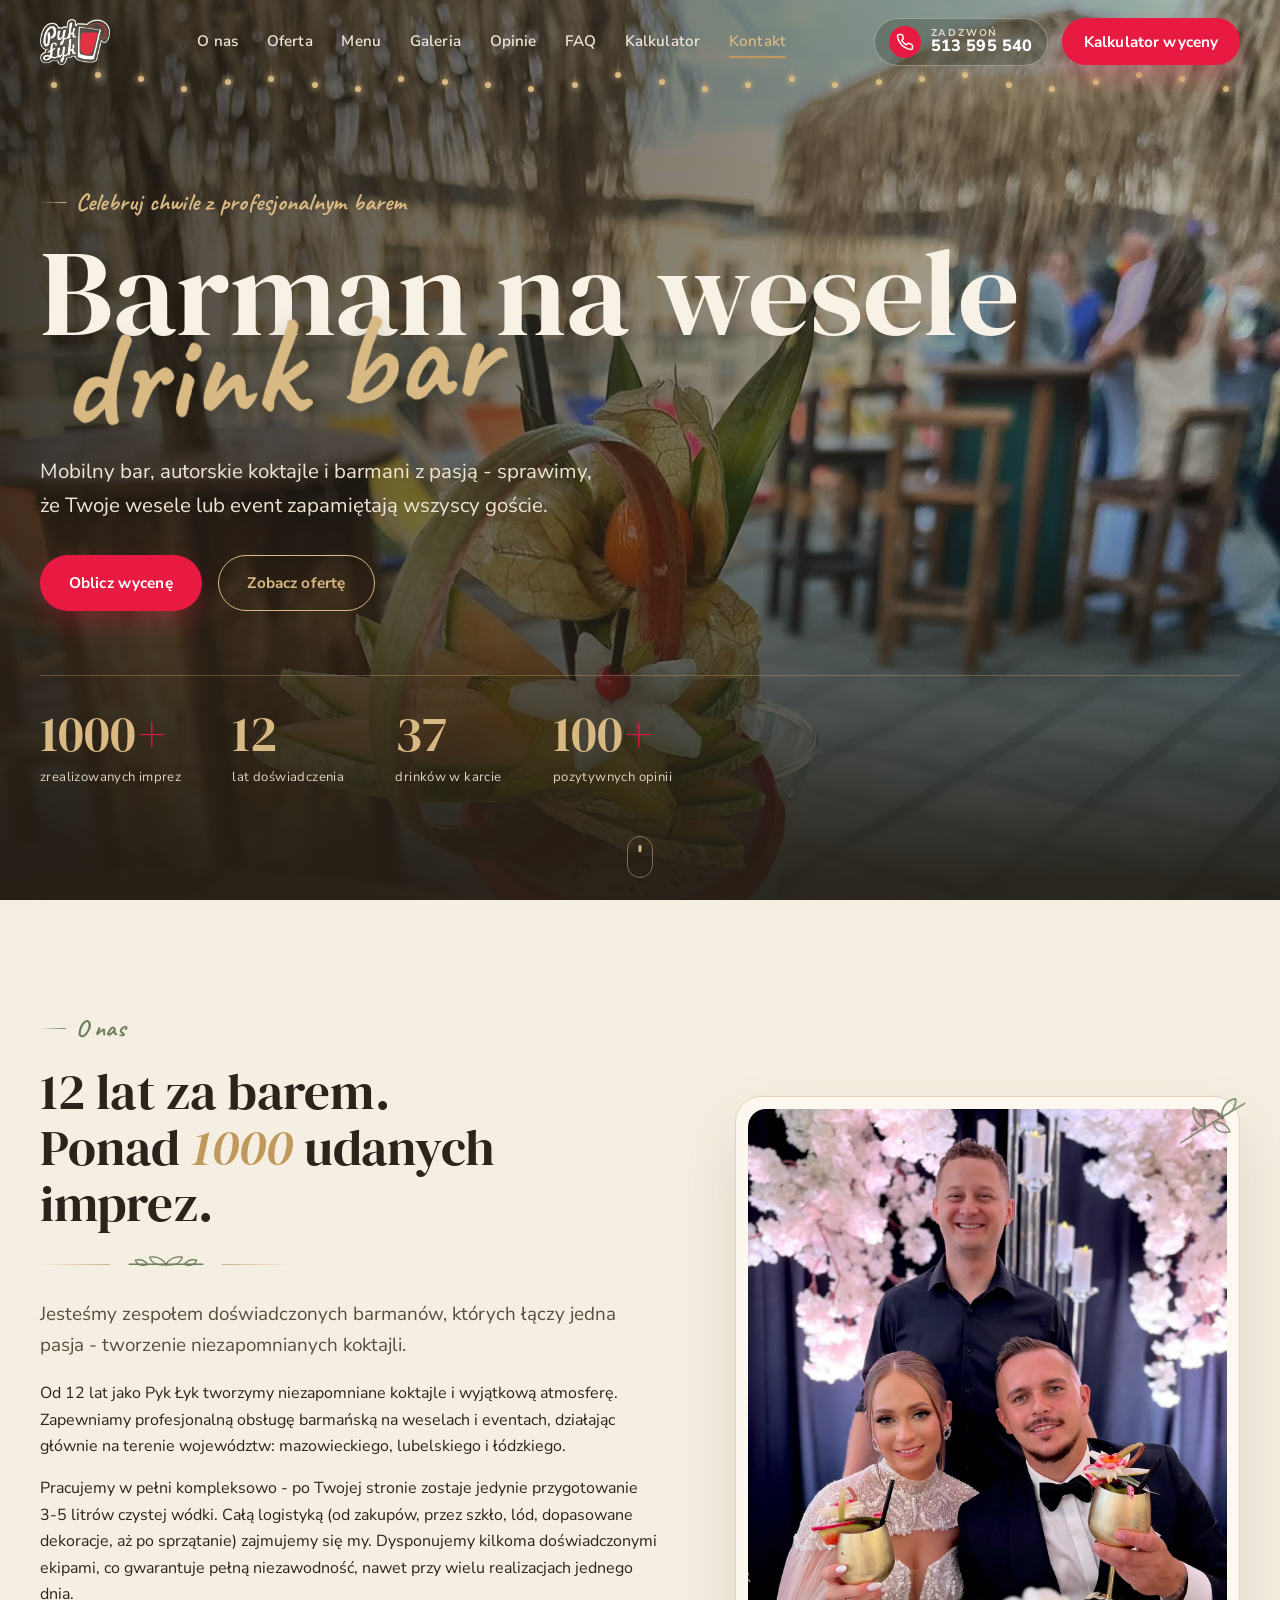
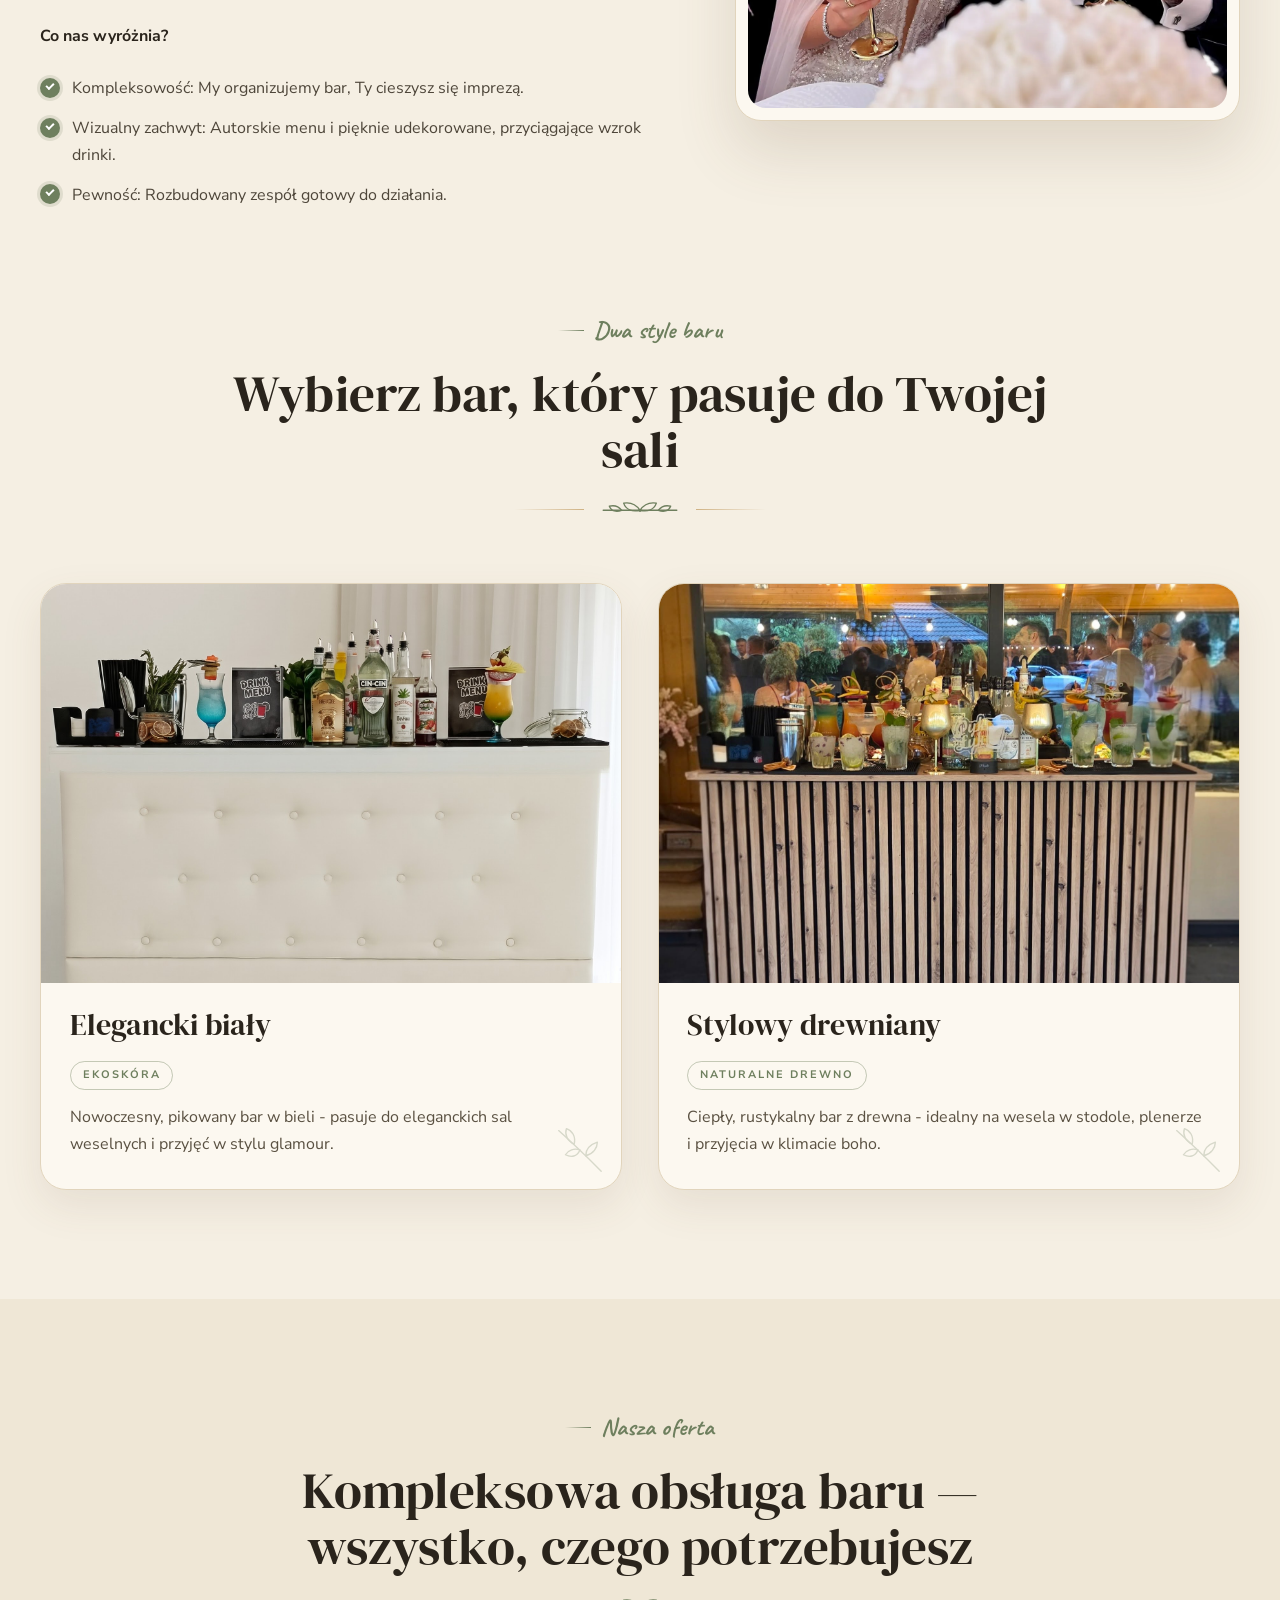
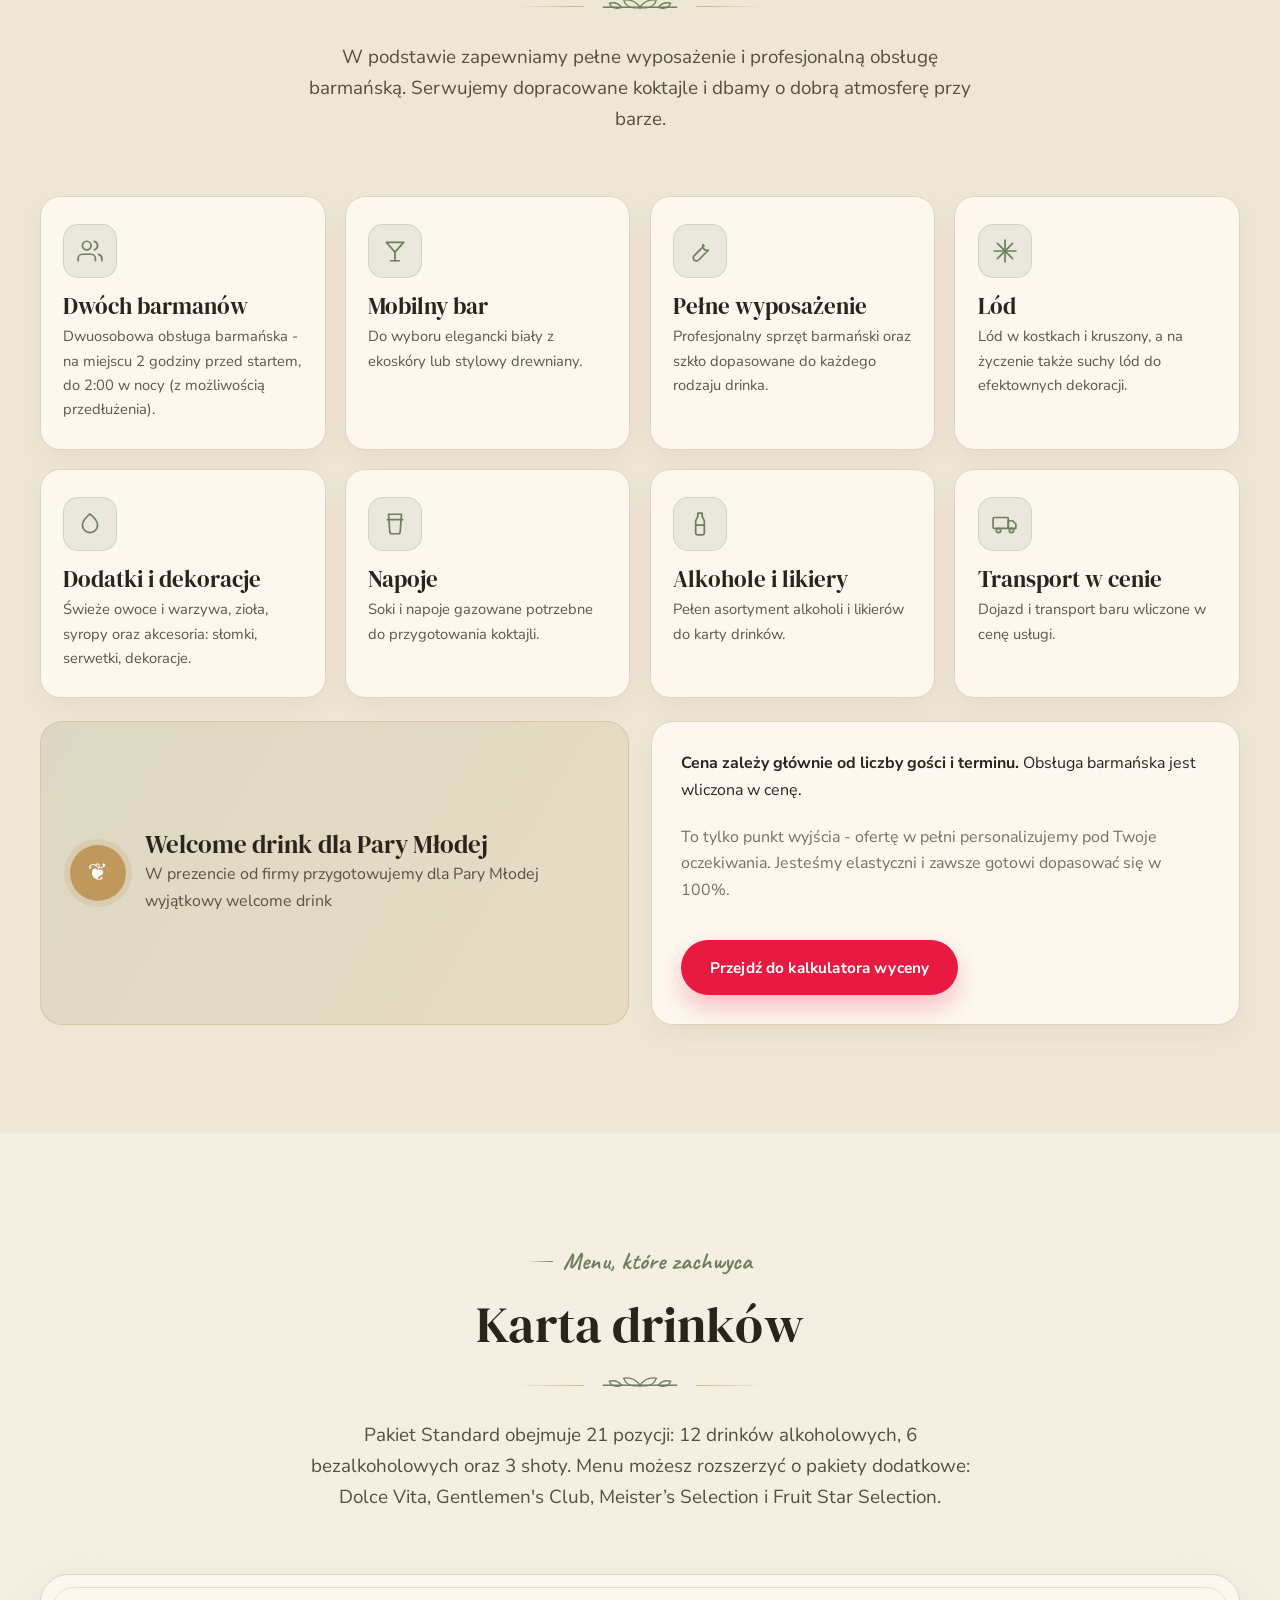
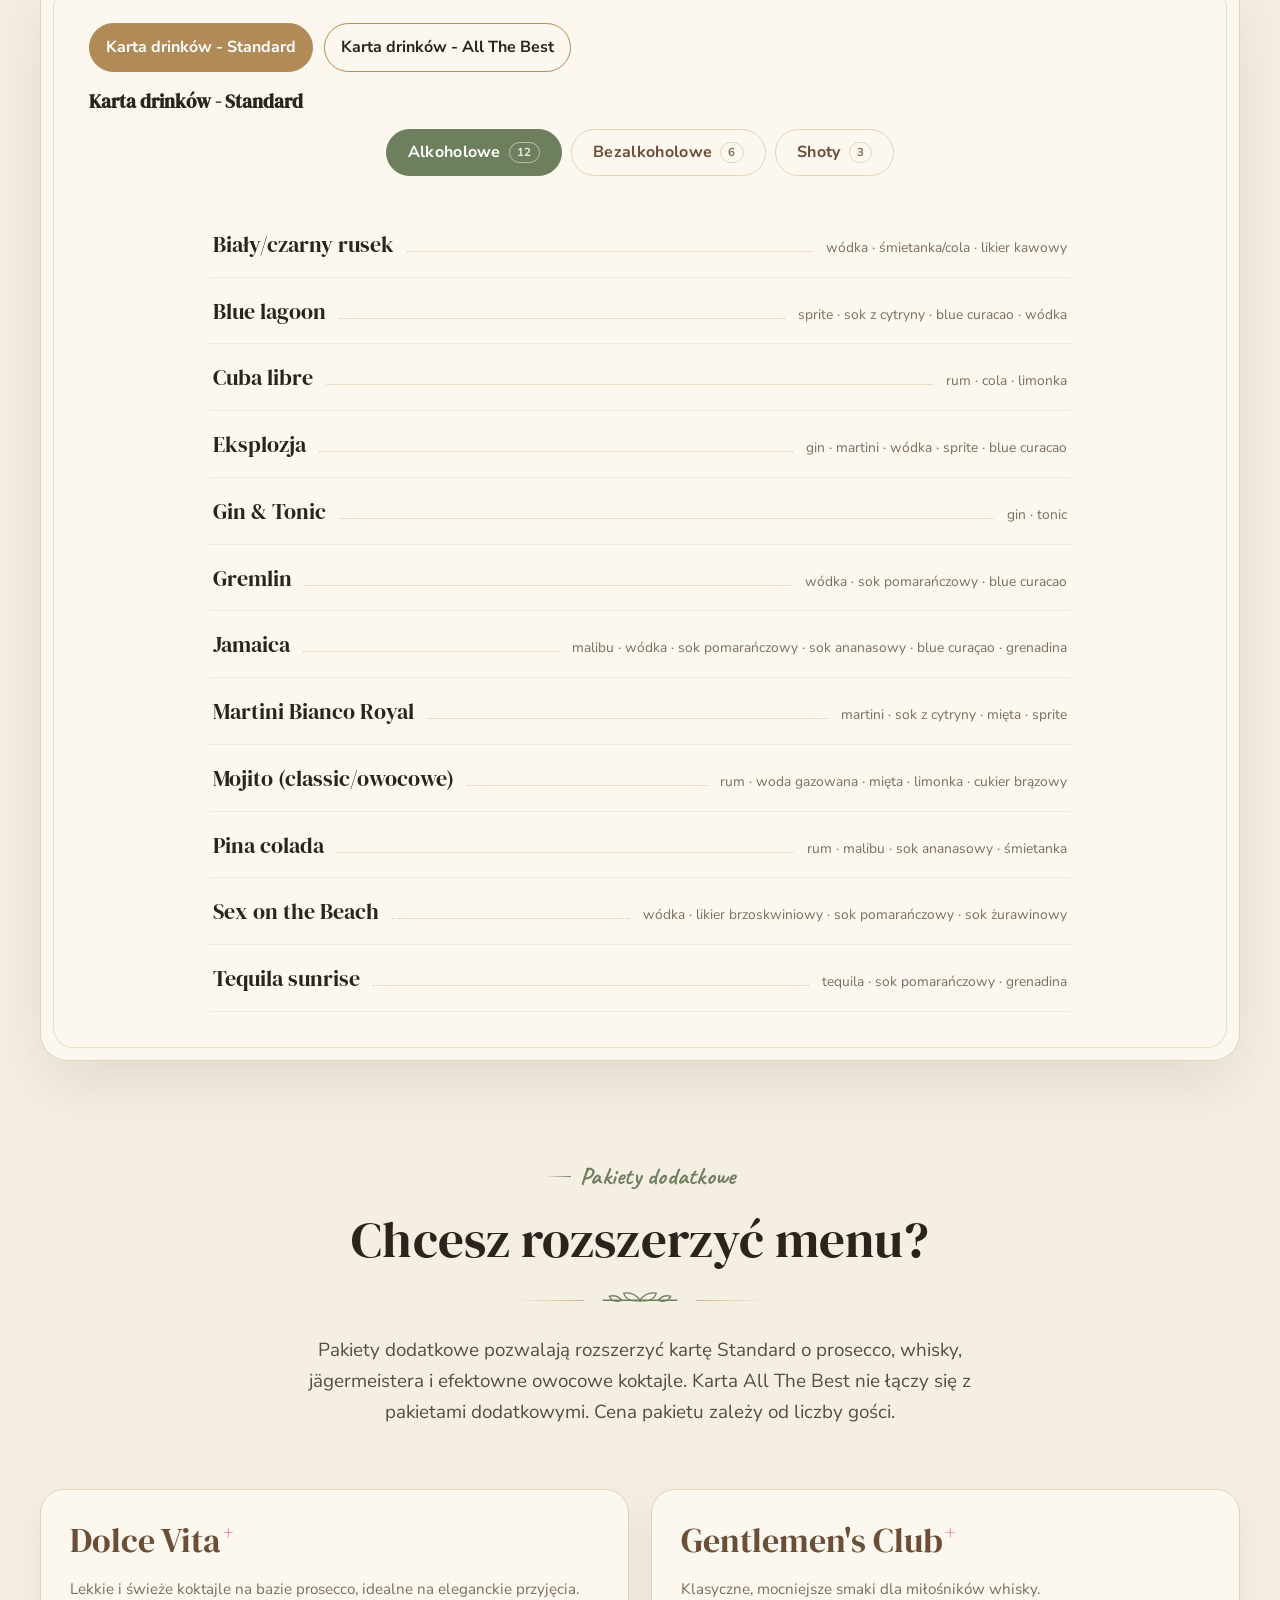
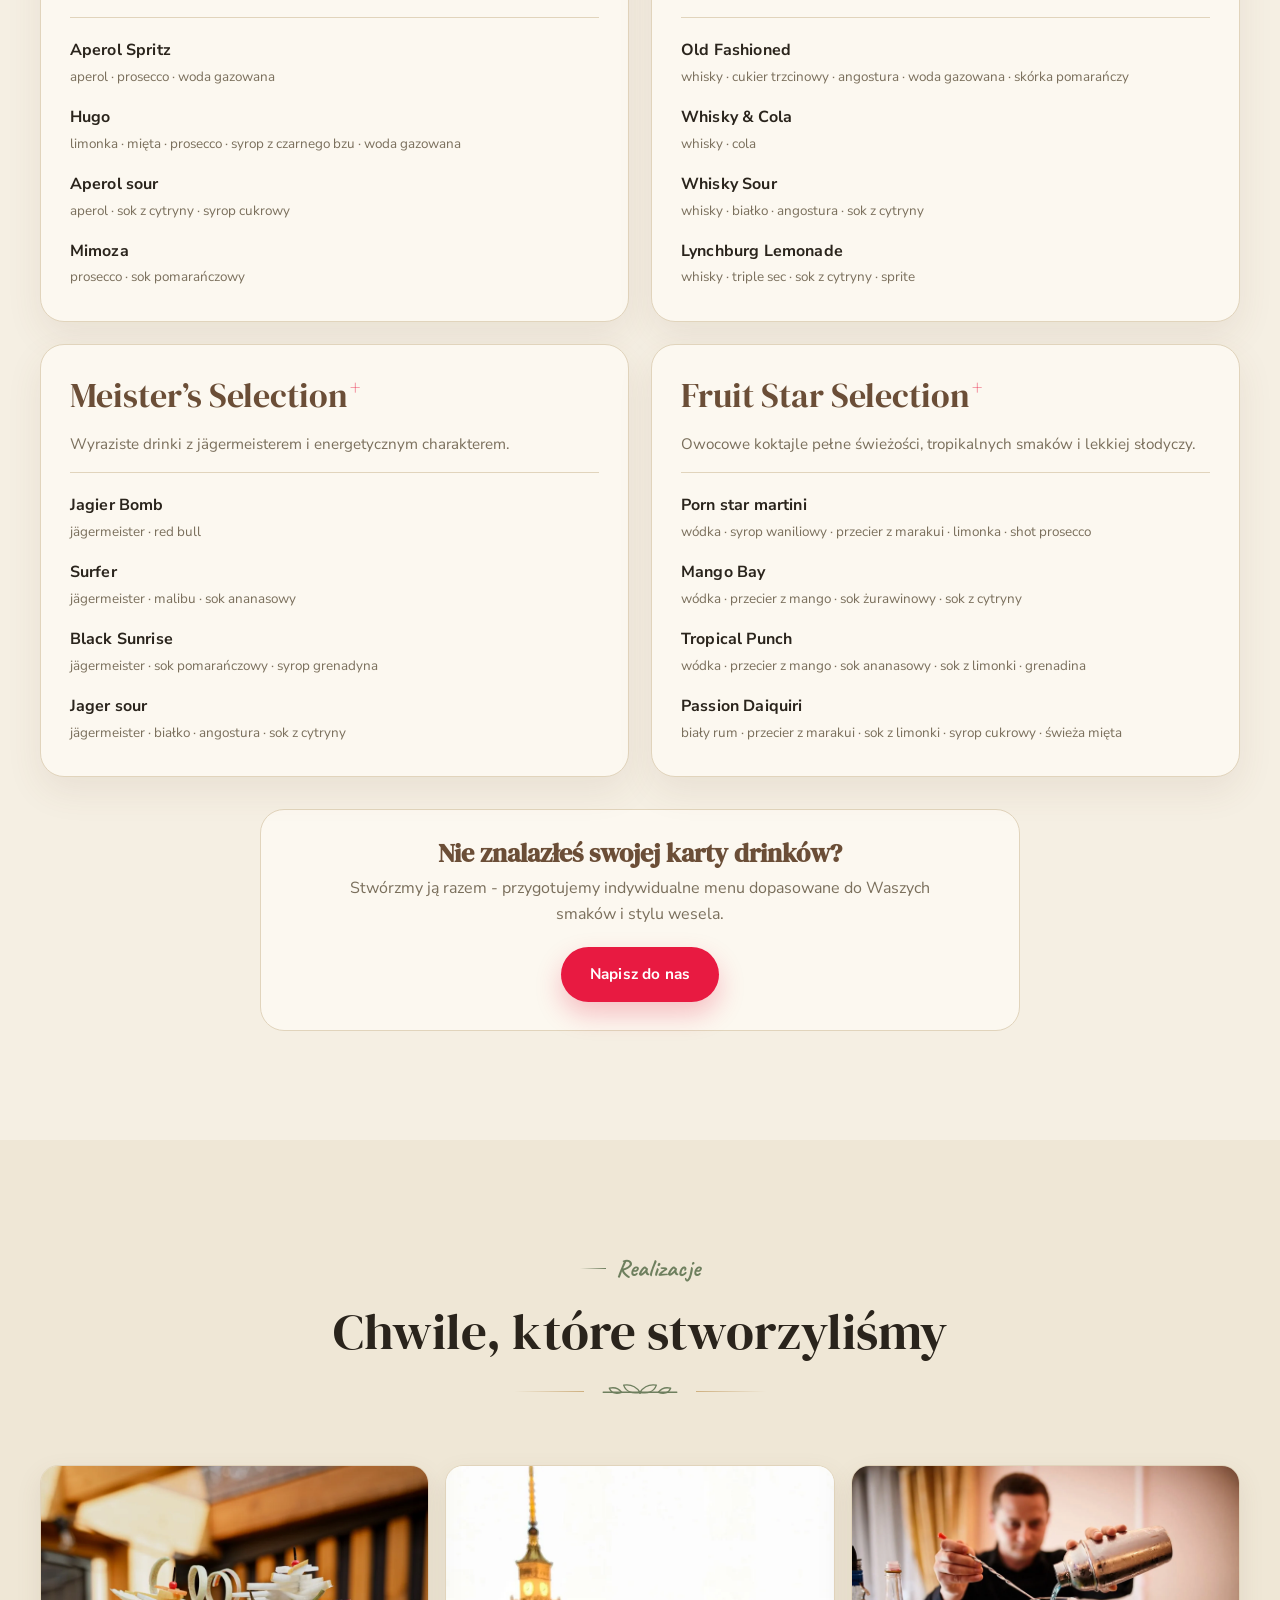
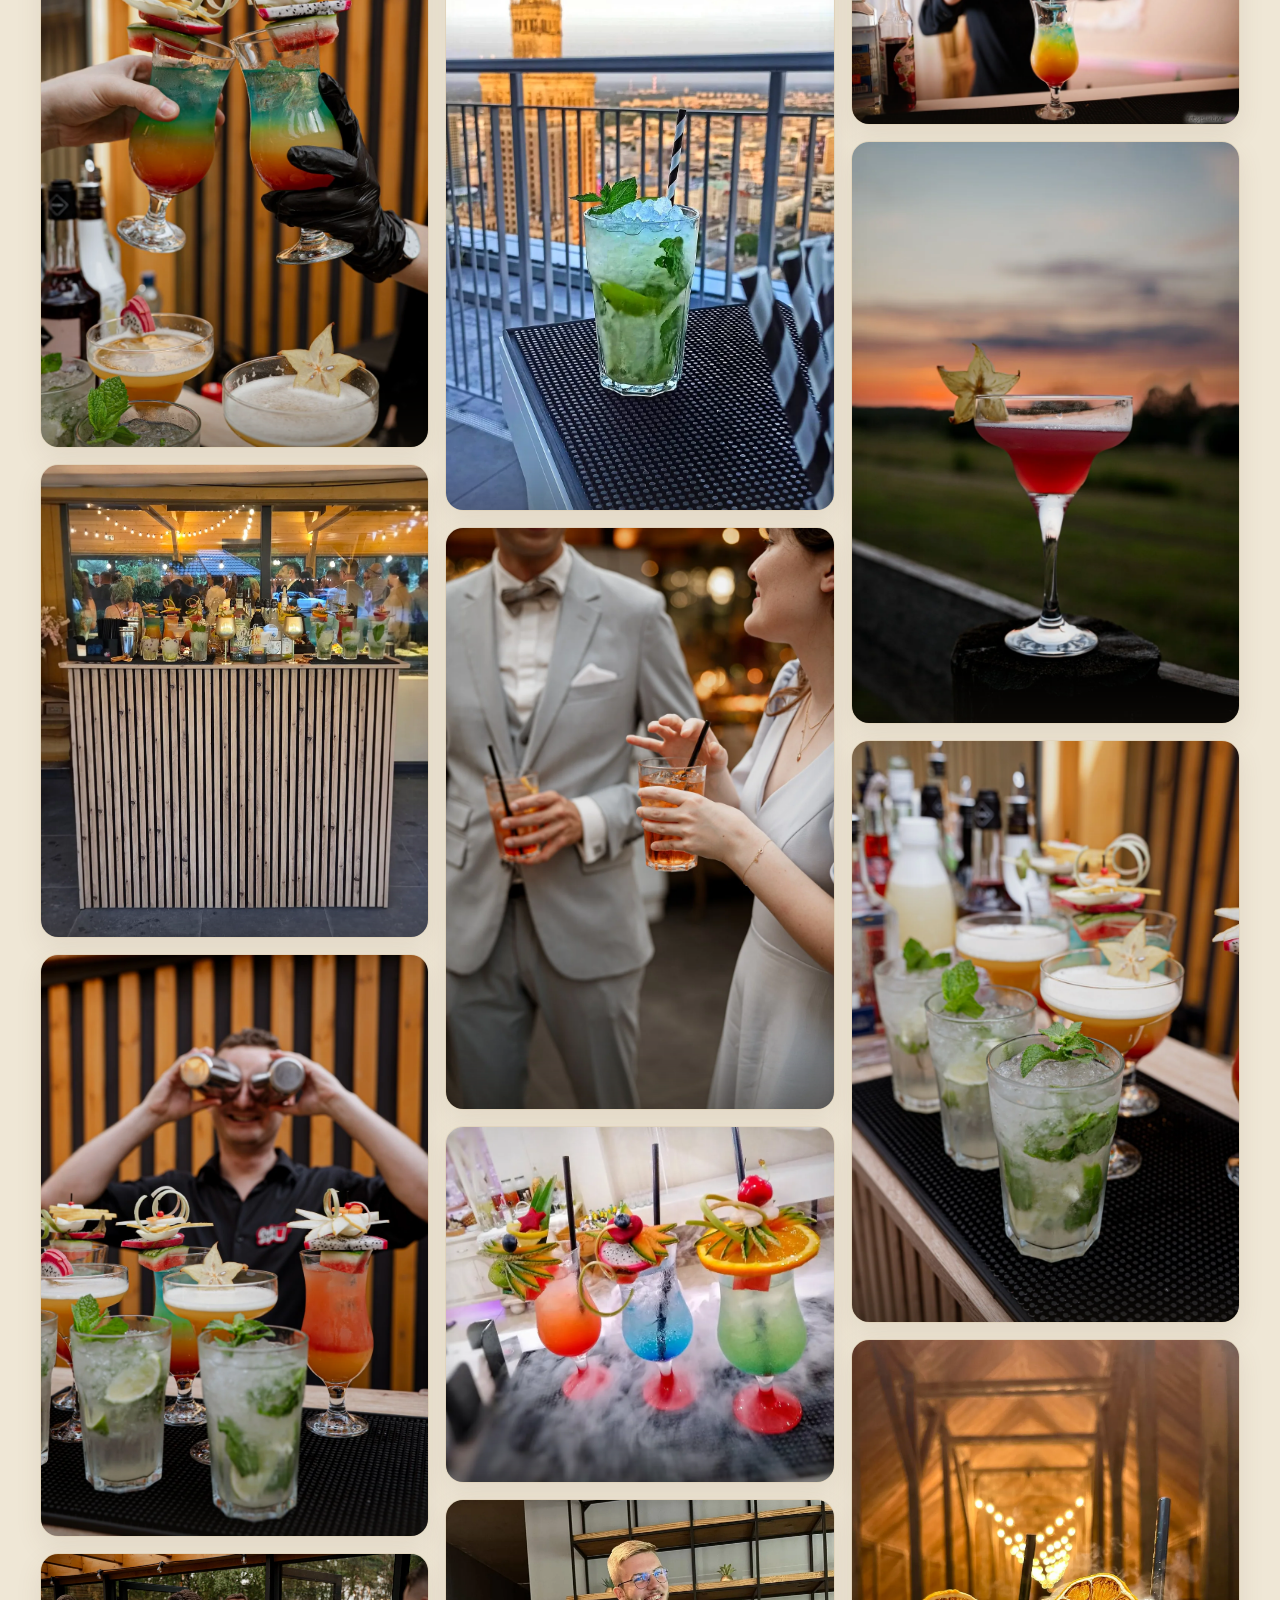
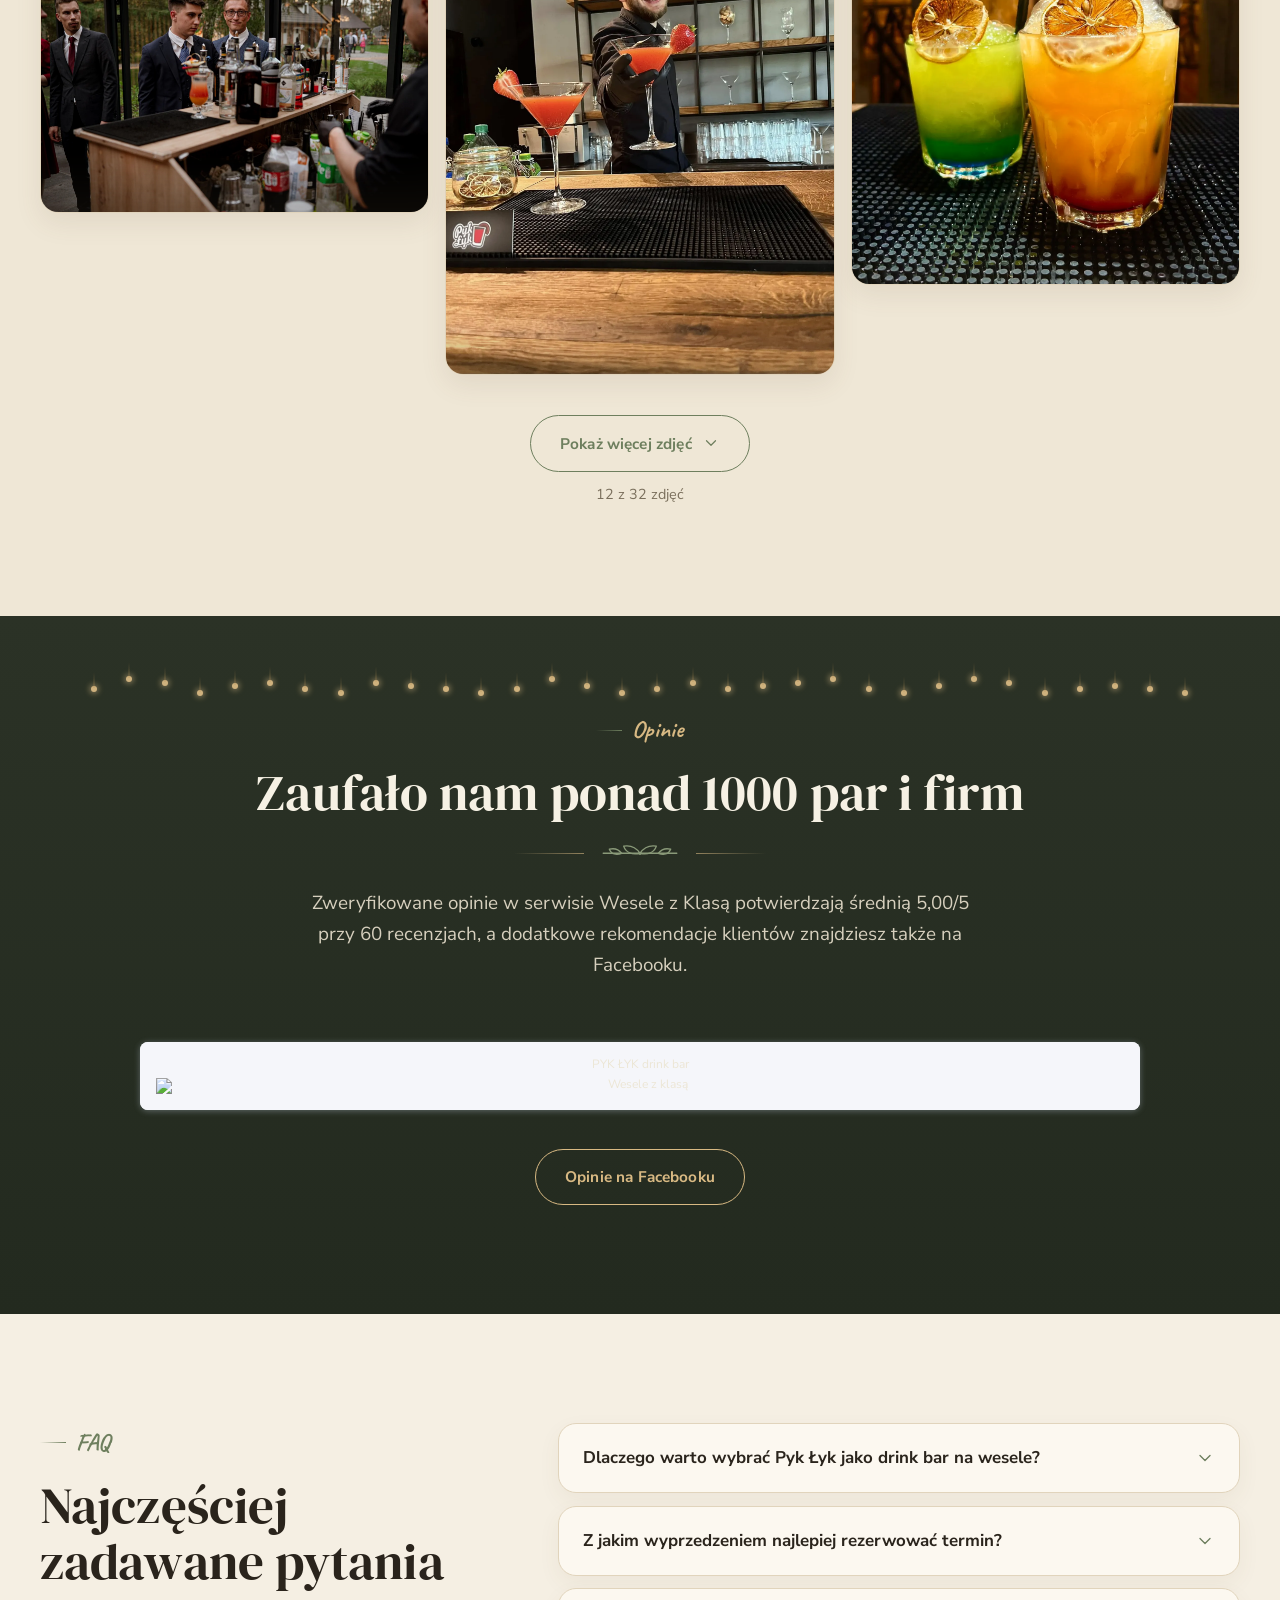
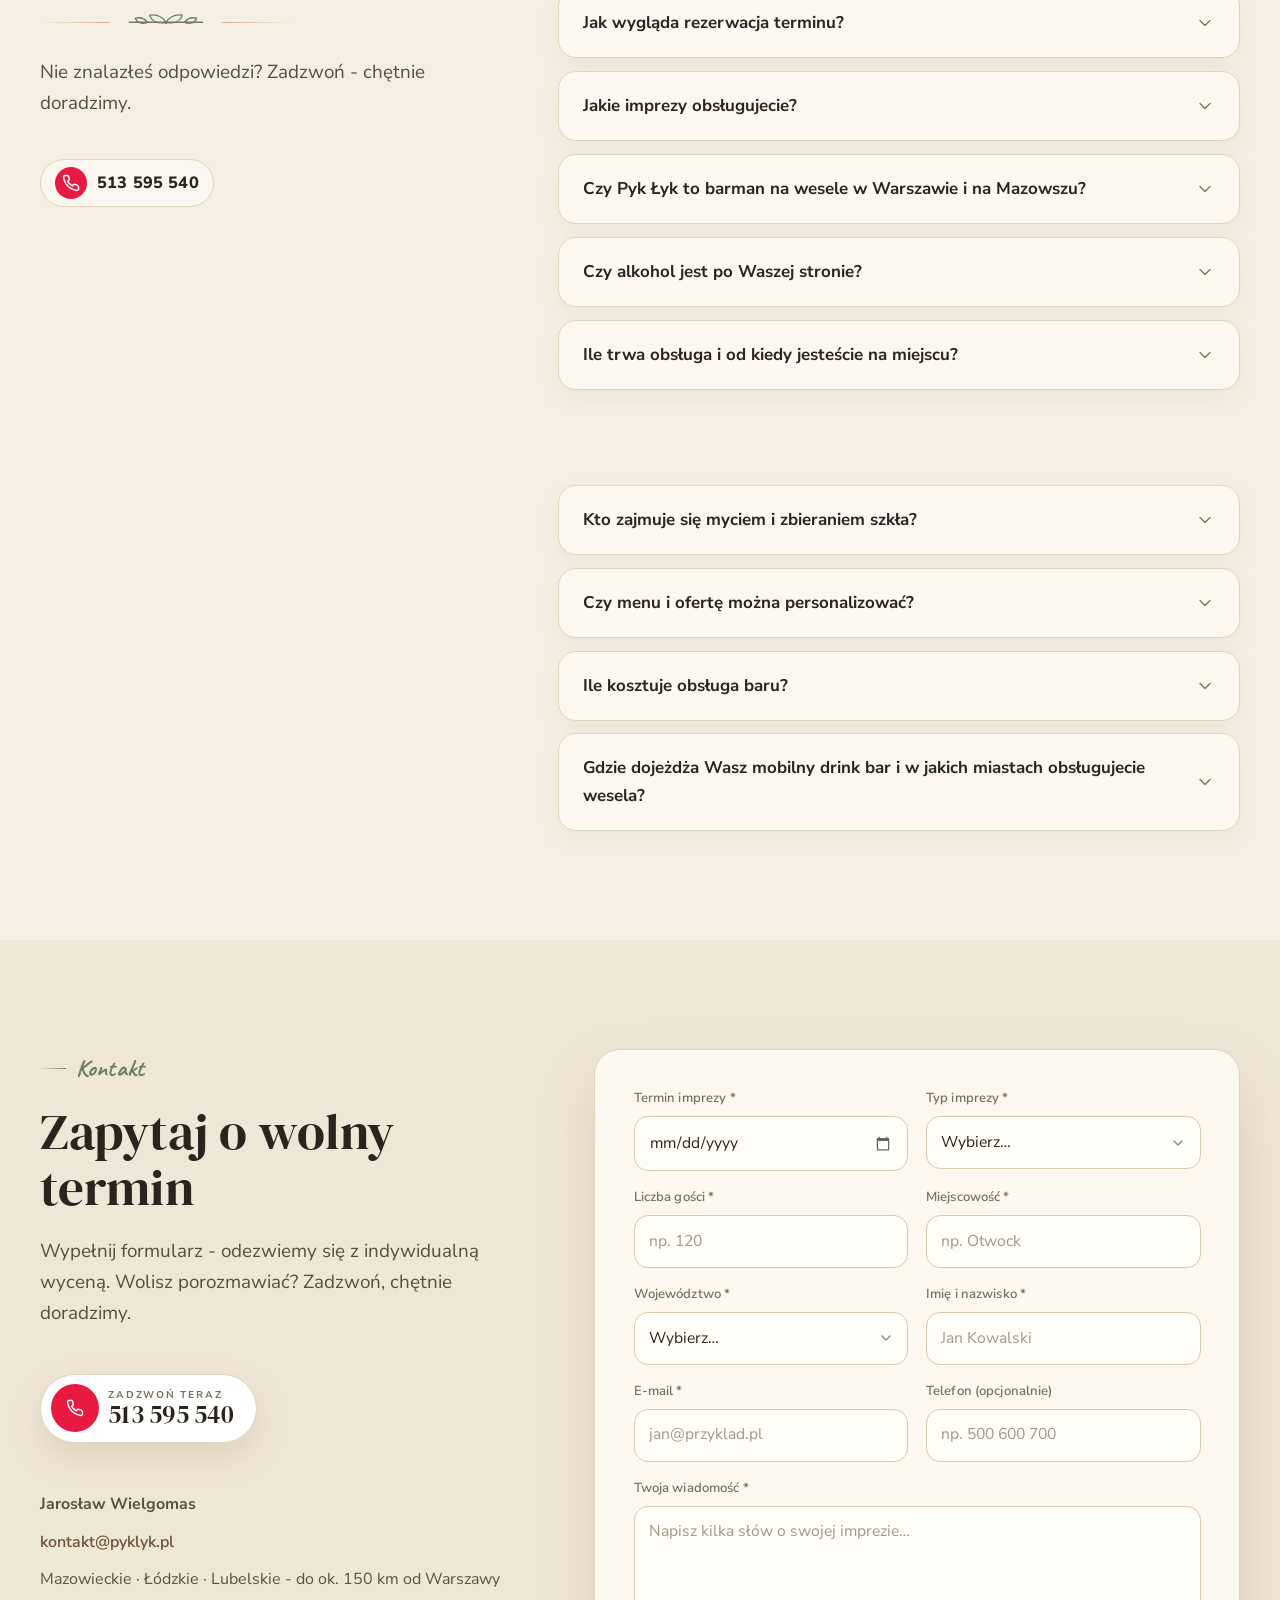
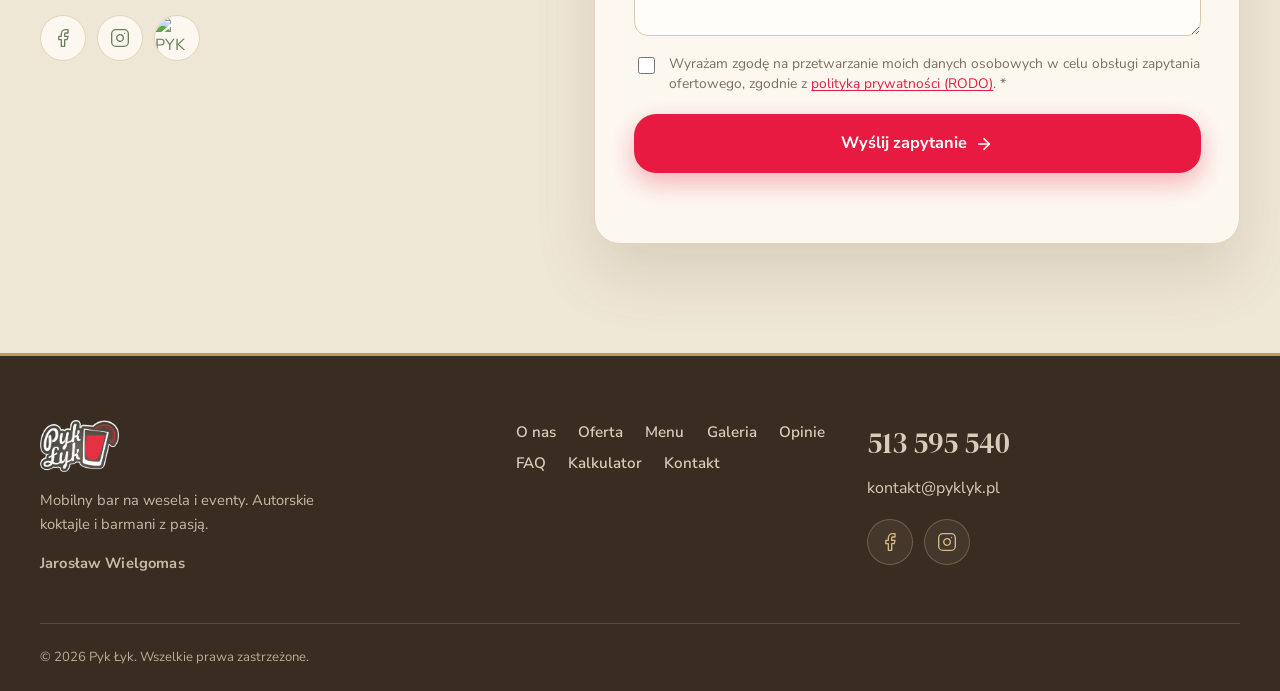
==== commit 4134e82b: "Aktualizuj liczbę opinii Wesele z Klasą do 60" ====
--- a/index.html
+++ b/index.html
@@ -304,7 +304,7 @@
       <p class="kicker kicker--script">Opinie</p>
       <h2 class="h2">Zaufało nam ponad 1000 par i firm</h2>
       <div class="botsep" aria-hidden="true"><span></span><svg viewBox="0 0 88 24" fill="none" stroke="currentColor" stroke-width="1.3" stroke-linecap="round" stroke-linejoin="round"><path d="M8 12h72"/><path d="M44 12c4-6 10-8 16-7-2 6-8 9-16 7z"/><path d="M44 12c-4-6-10-8-16-7 2 6 8 9 16 7z"/><path d="M62 12c3-4 8-5 12-4-2 5-7 6-12 4z"/><path d="M26 12c-3-4-8-5-12-4 2 5 7 6 12 4z"/><circle cx="44" cy="12" r="1.6" fill="currentColor" stroke="none"/></svg><span></span></div>
-      <p class="lead center">Zweryfikowane opinie w serwisie Wesele z Klasą potwierdzają średnią 5,00/5 przy 47 recenzjach, a dodatkowe rekomendacje klientów znajdziesz także na Facebooku.</p>
+      <p class="lead center">Zweryfikowane opinie w serwisie Wesele z Klasą potwierdzają średnią 5,00/5 przy 60 recenzjach, a dodatkowe rekomendacje klientów znajdziesz także na Facebooku.</p>
     </div>
     <div class="wzk-widget-shell" data-reveal>
       <div style="width:1000px;max-width:100%;border-radius:8px;box-shadow:0 1px 6px #B8C5D366;overflow:hidden;" class="wzk-widget iframe-height" data-wzk-widget-type="type1" data-wzk-notice="25243">
@@ -404,7 +404,7 @@
   <a class="mobilebar__ask" href="/kalkulator/">Kalkulator</a>
 </div>
 
-<script src="shared/content.js?v=20261120-opis-baru"></script>
+<script src="shared/content.js?v=20261120-opinie-60"></script>
 <script src="shared/app.js?v=preview-form-miejscowosc"></script>
 <script src="https://widgets.4wzk.pl/dist/js/widget.js" defer></script>
 <script>
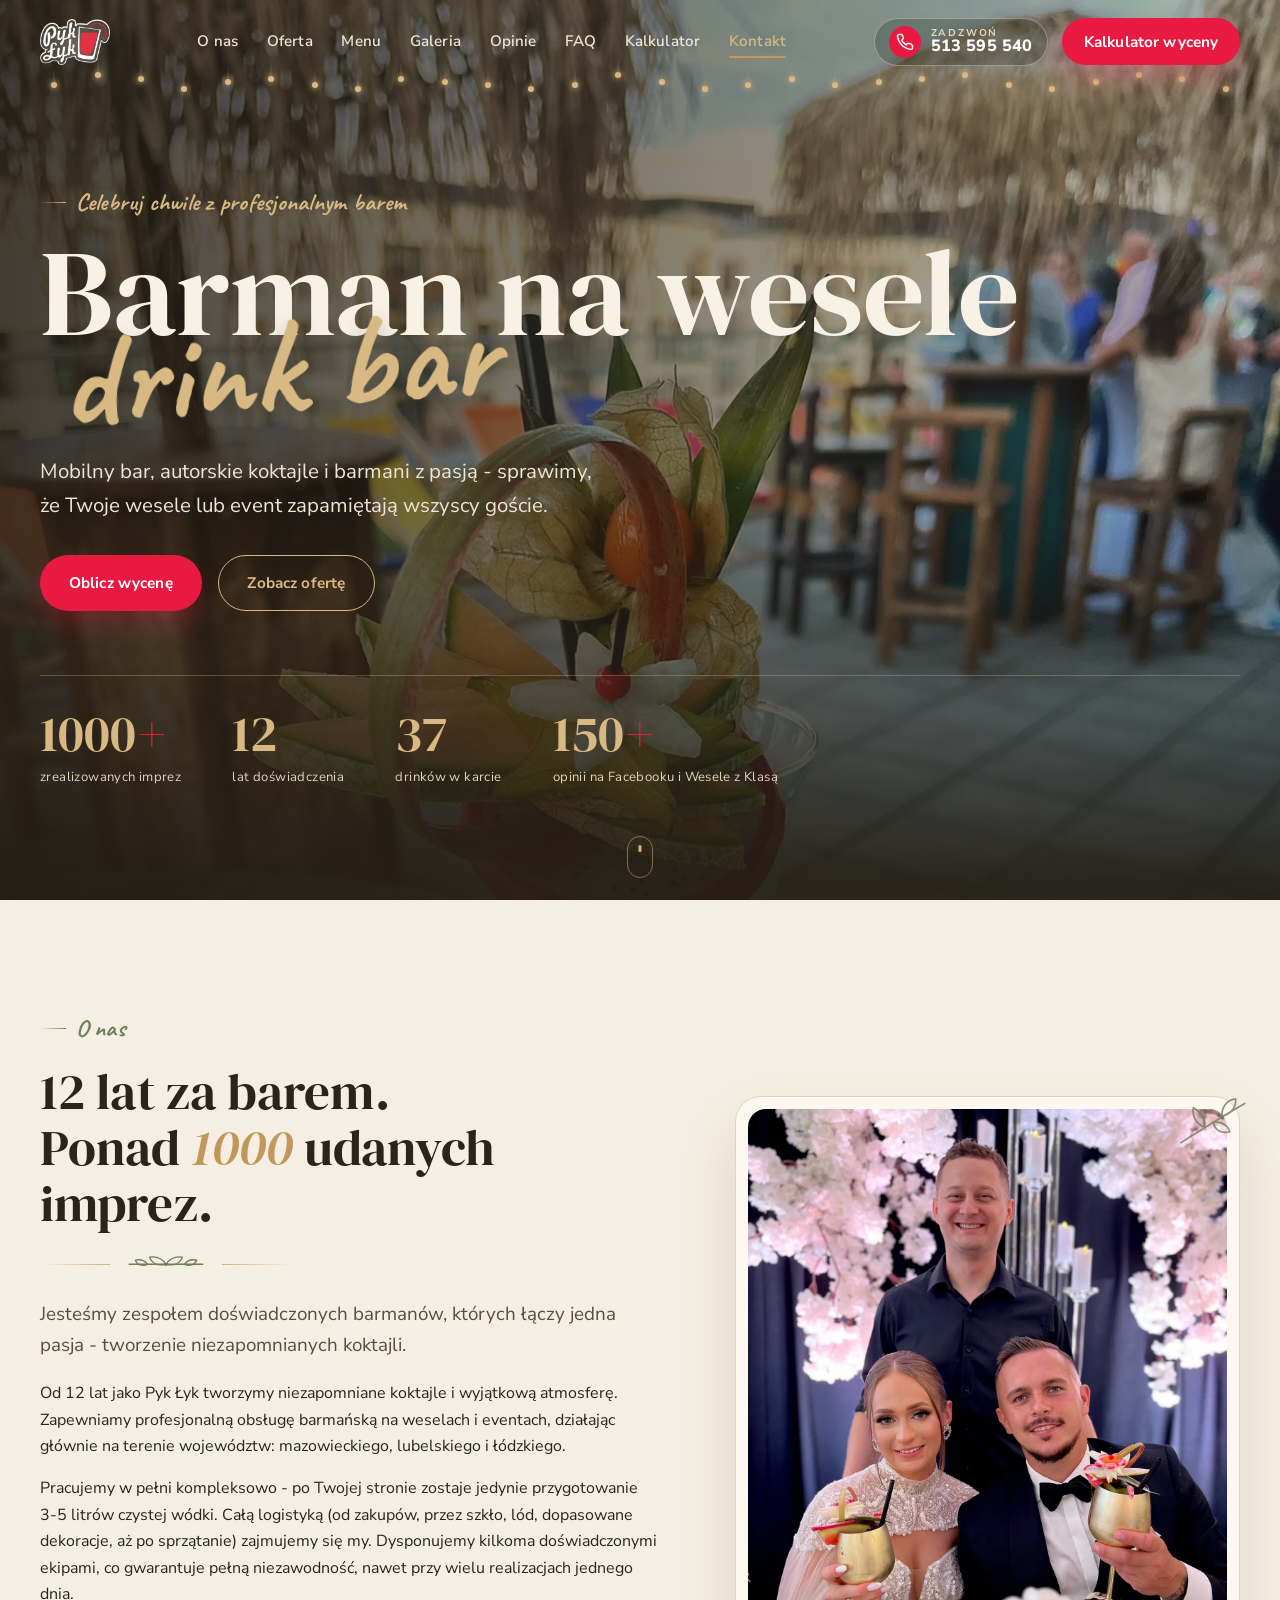
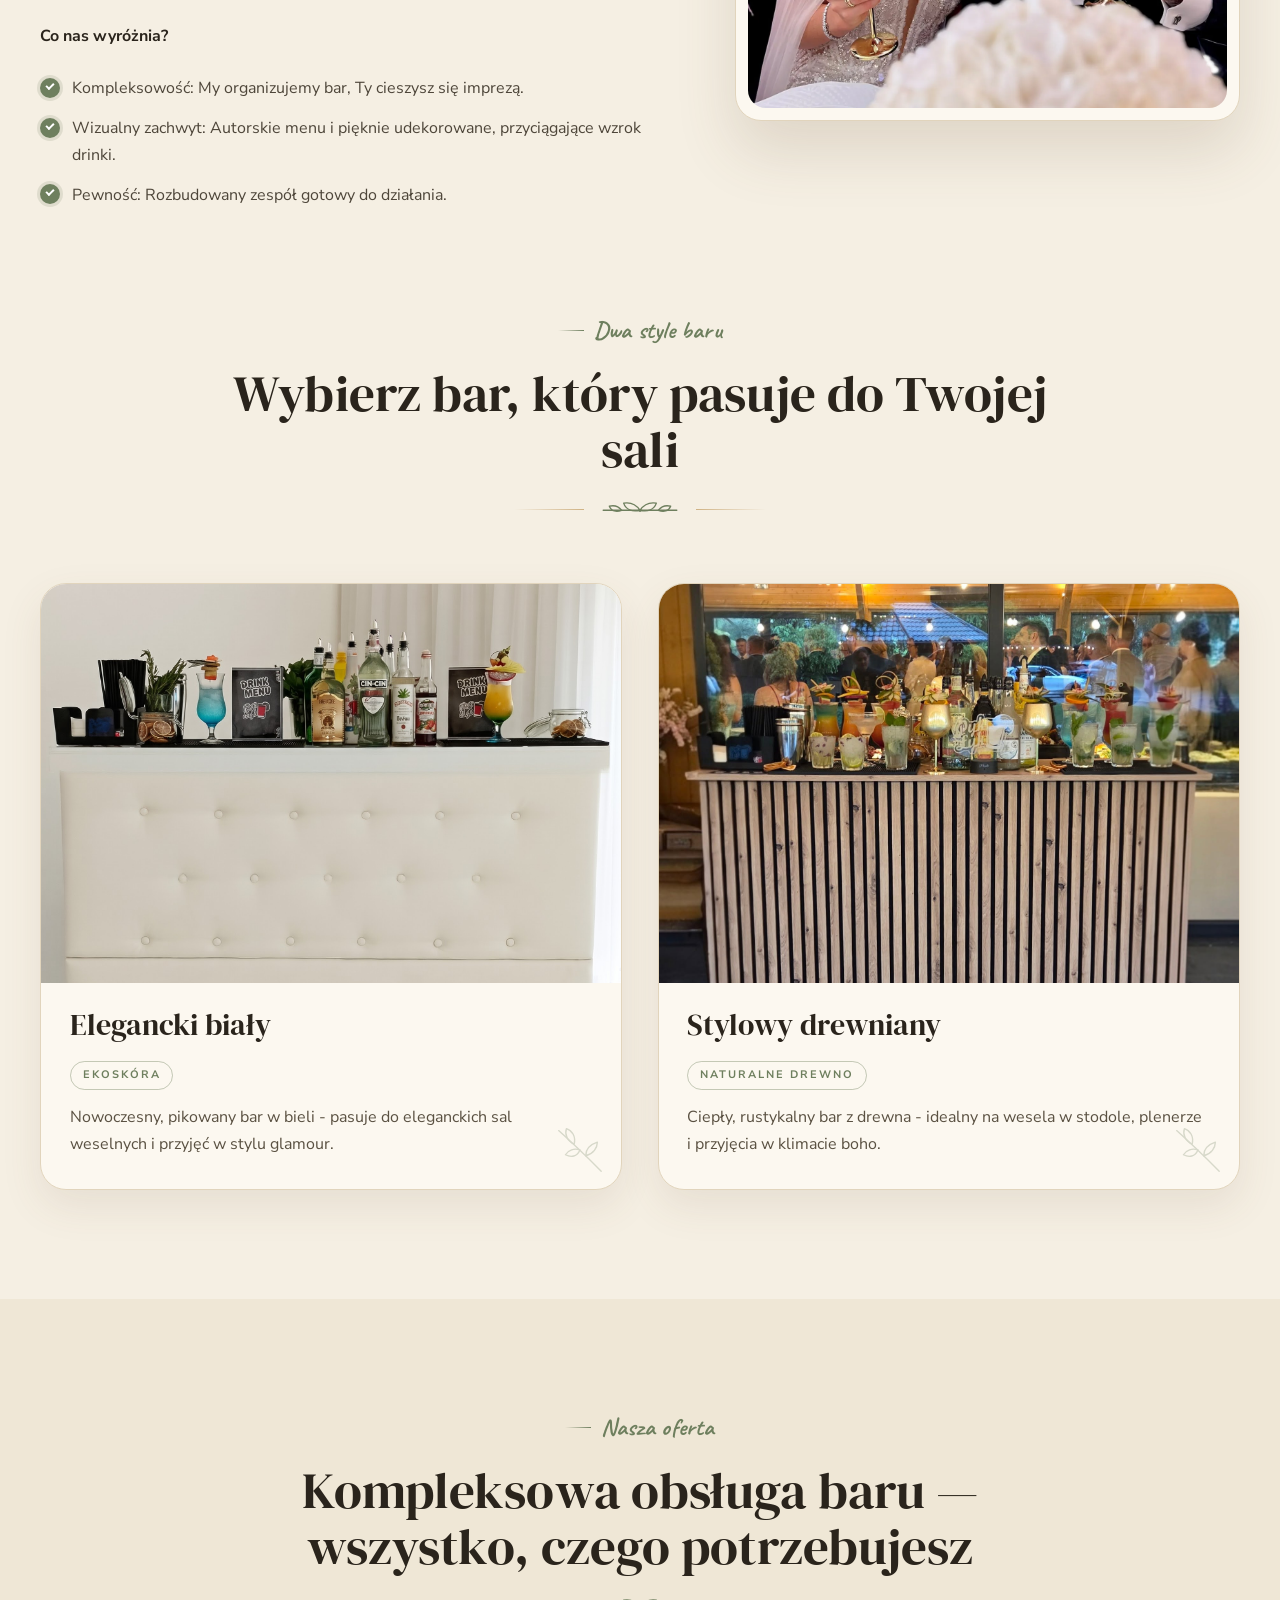
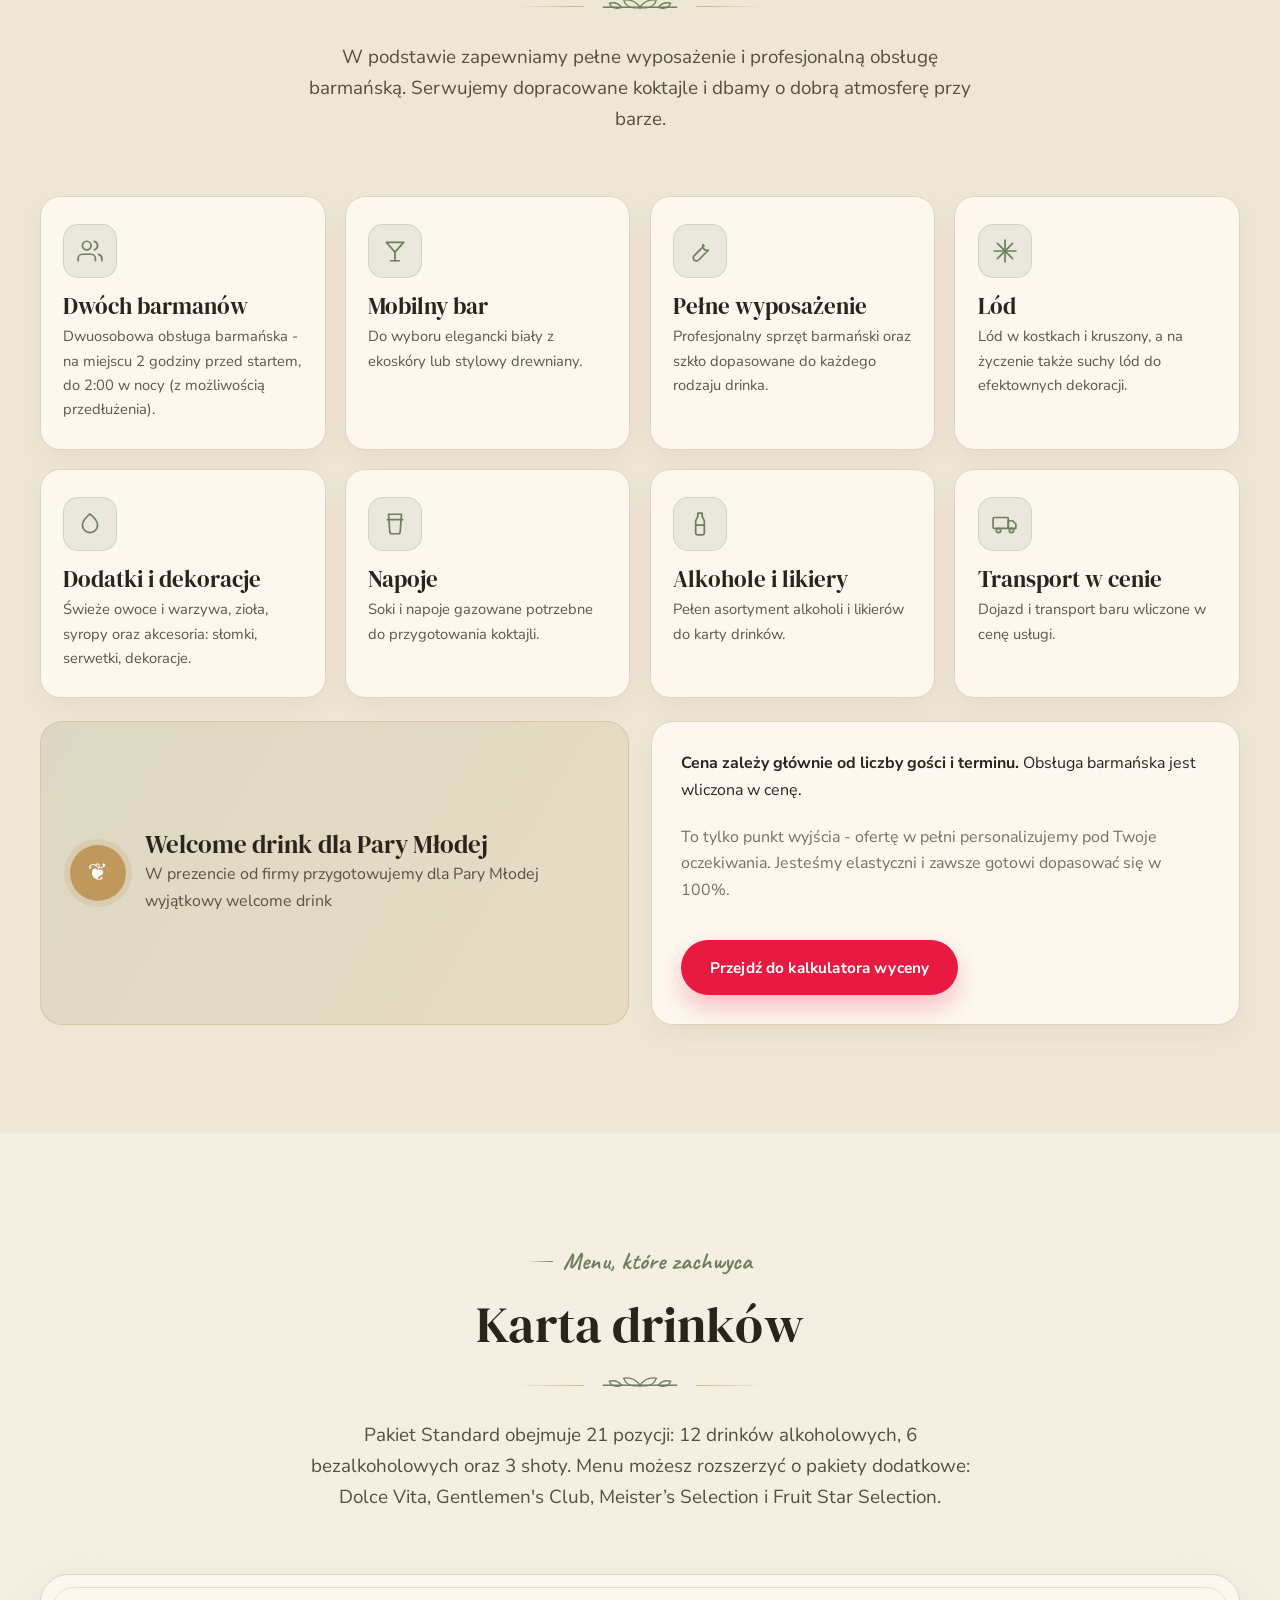
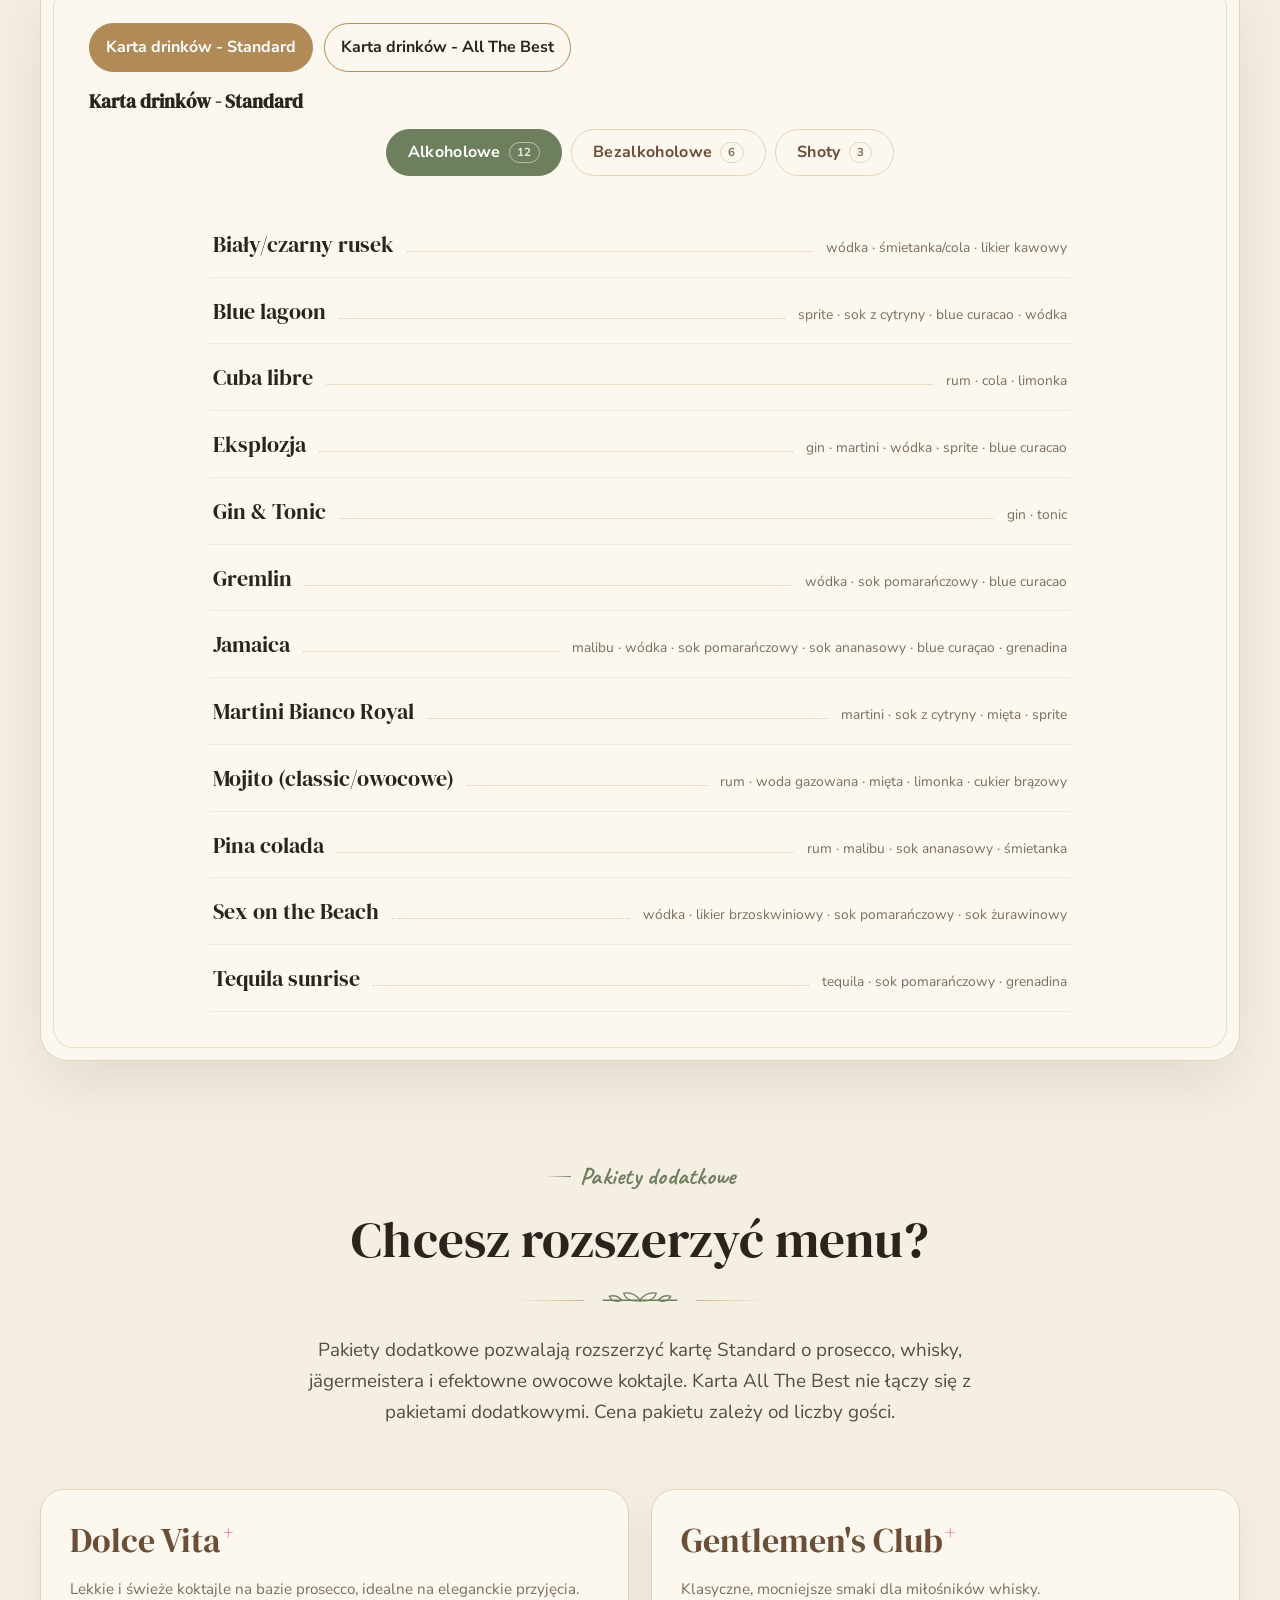
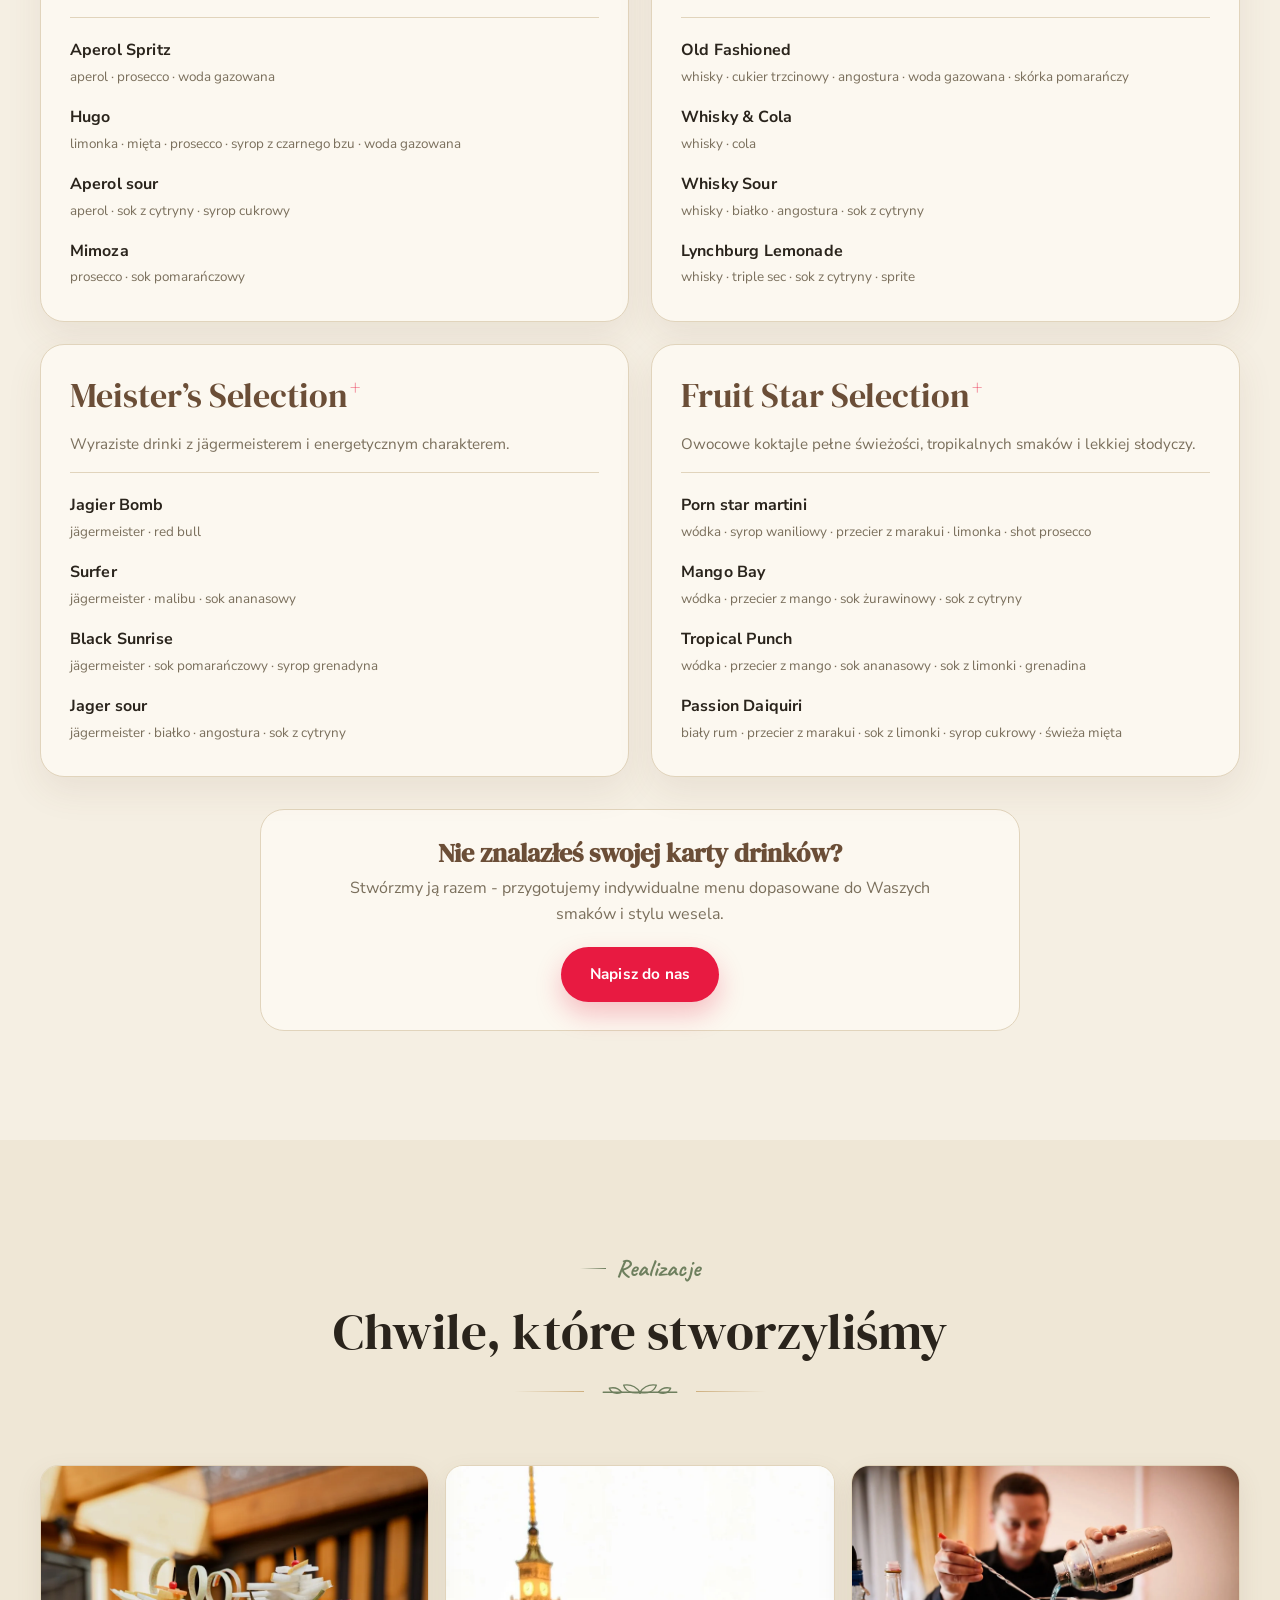
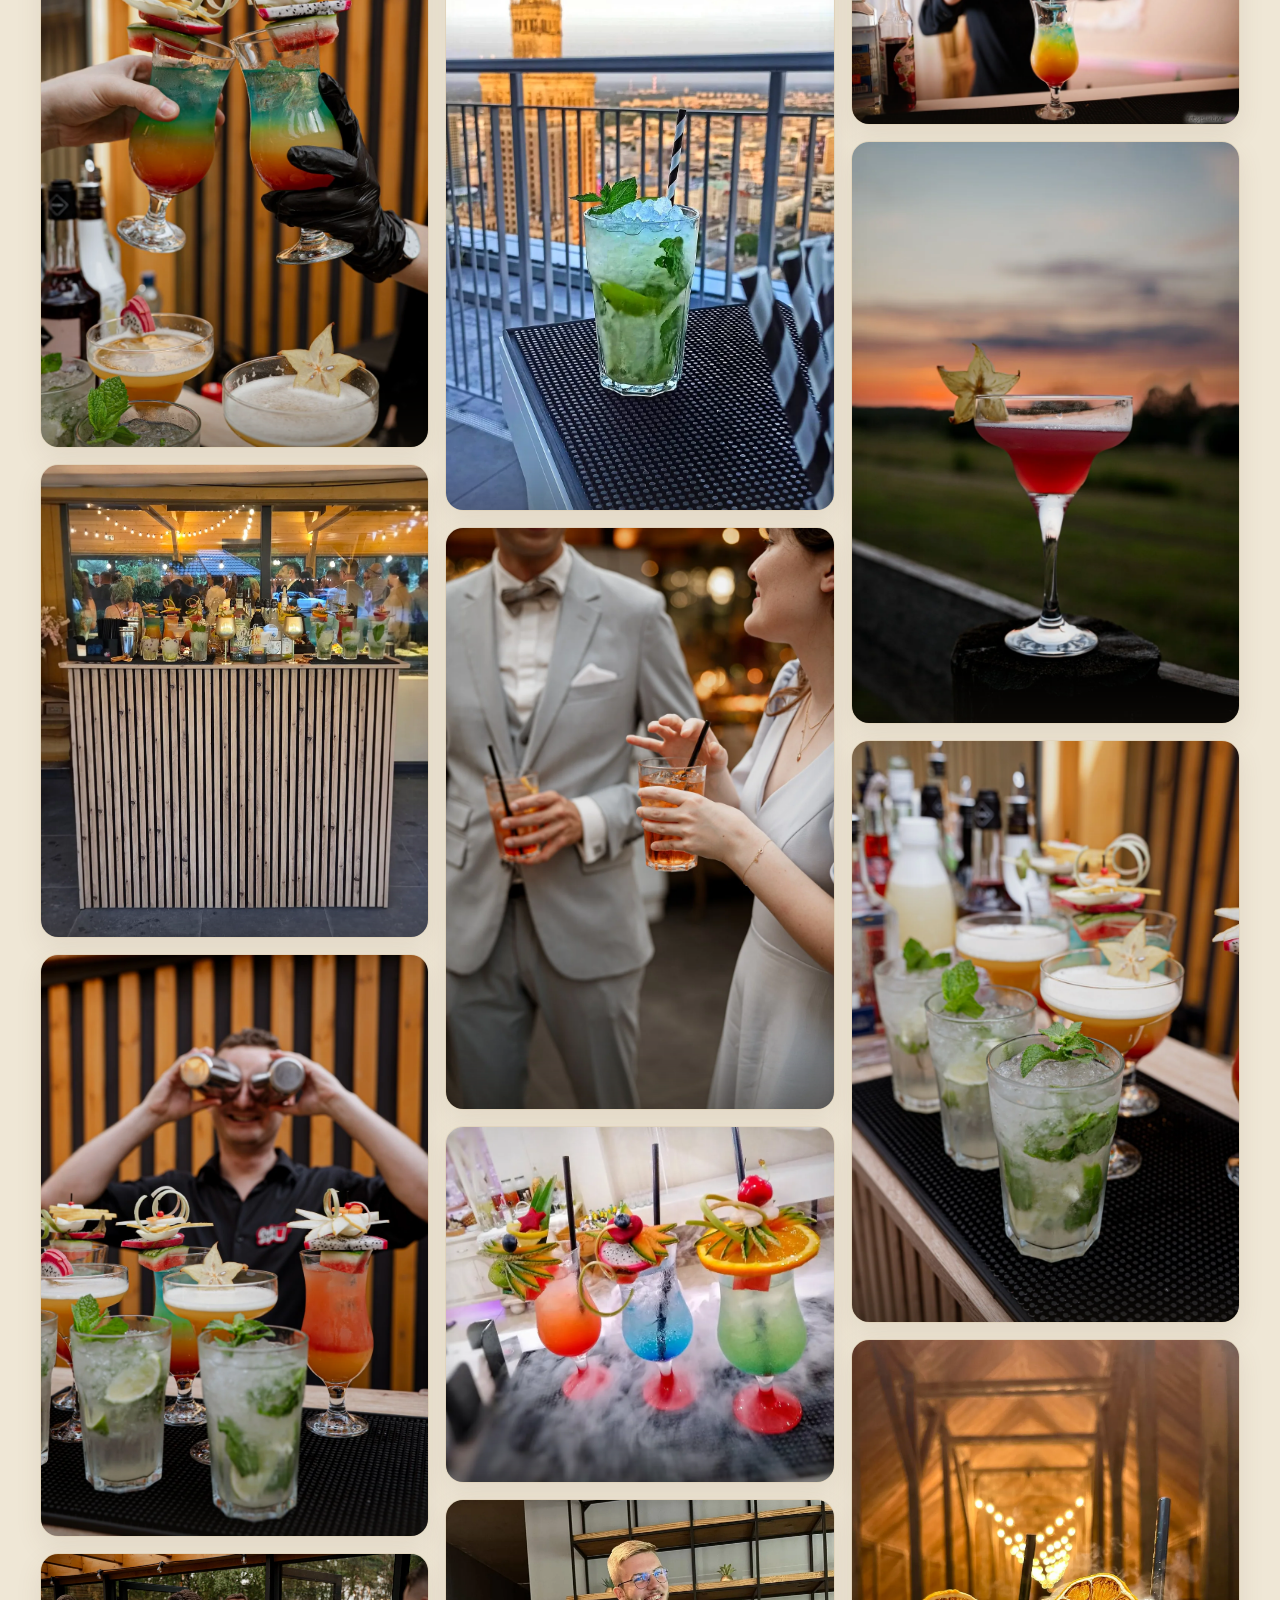
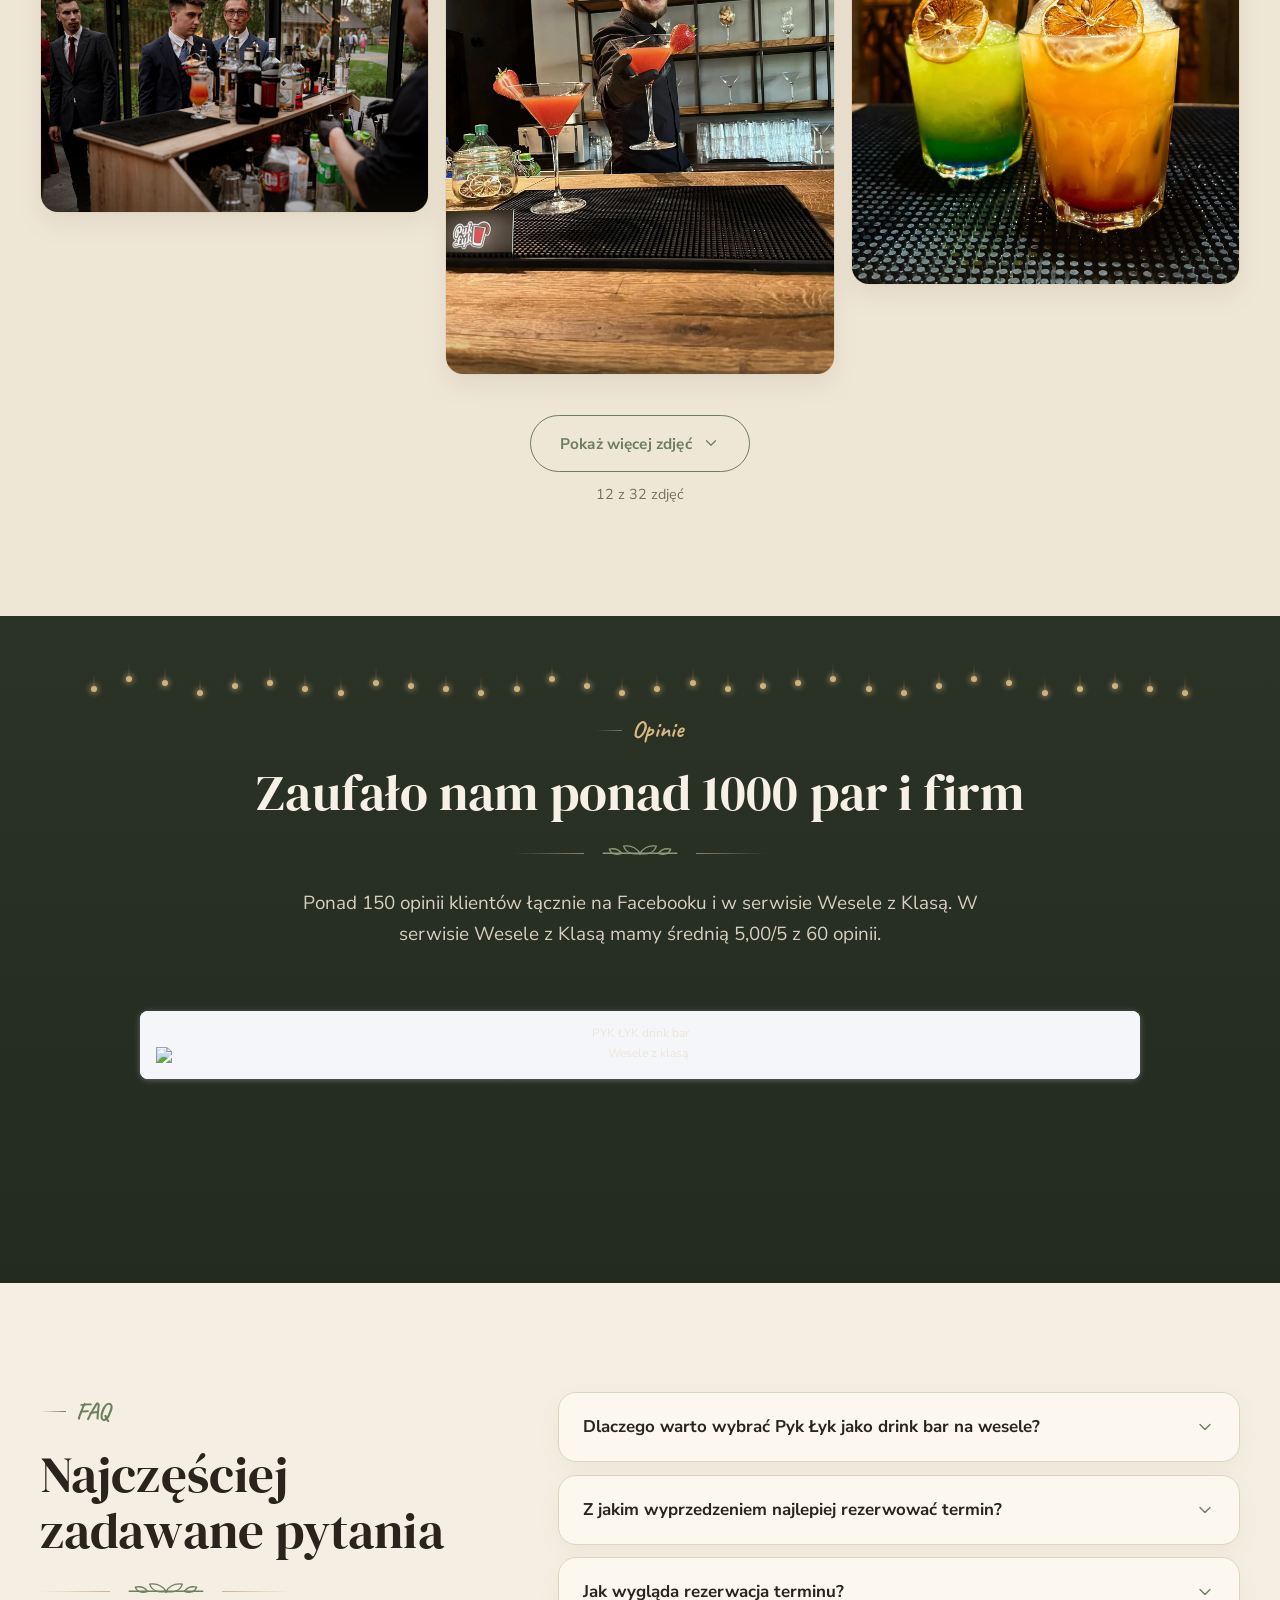
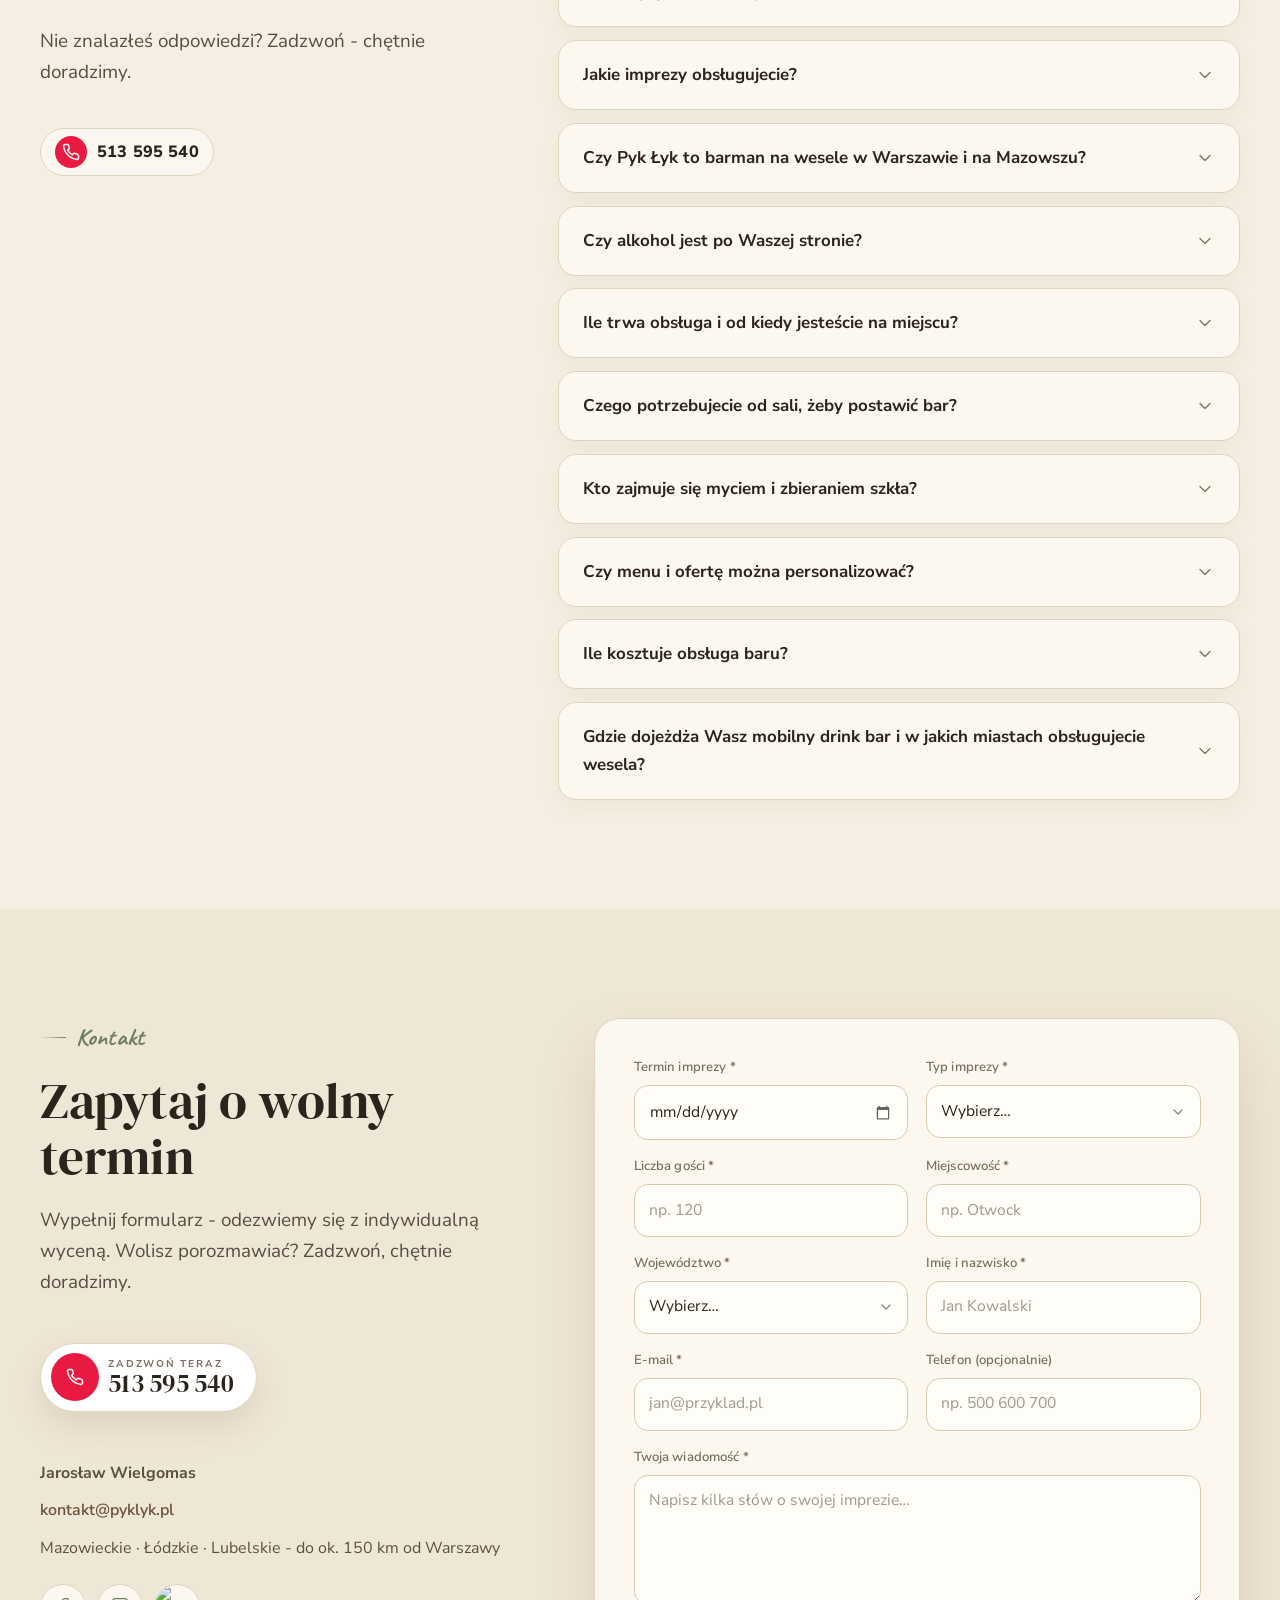
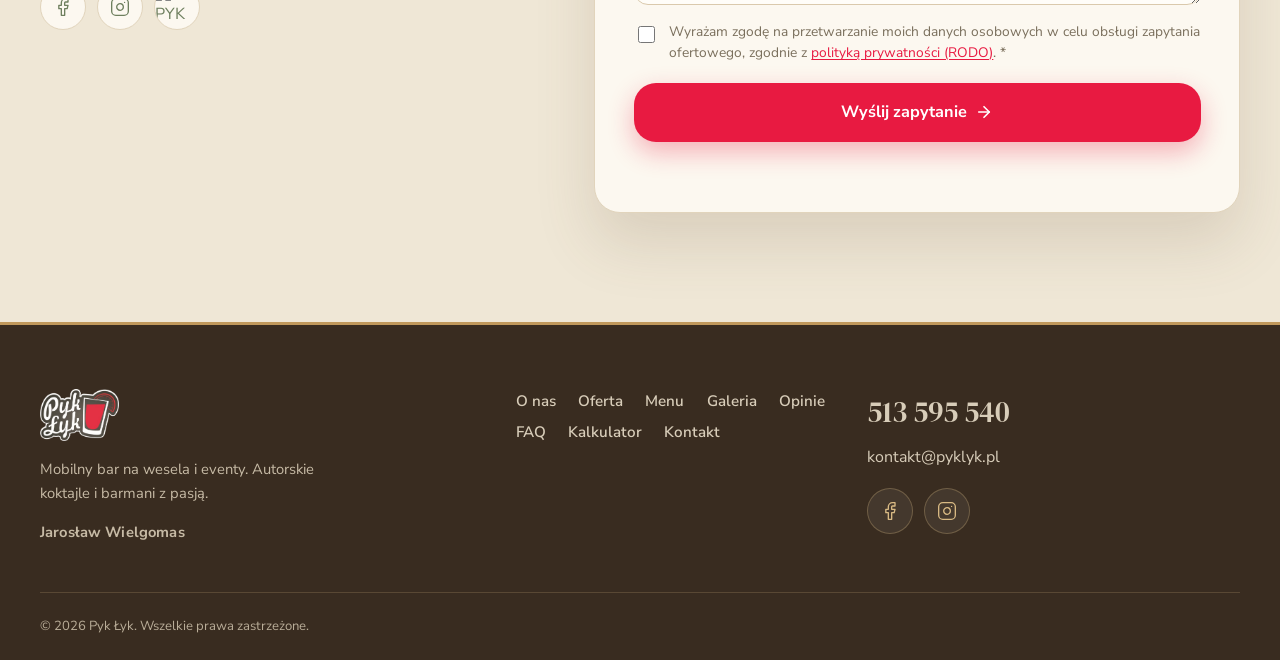
==== commit 477690a0: "Podaj ponad 150 opinii łącznie z Facebooka i Wesele z Klasą" ====
--- a/index.html
+++ b/index.html
@@ -304,7 +304,7 @@
       <p class="kicker kicker--script">Opinie</p>
       <h2 class="h2">Zaufało nam ponad 1000 par i firm</h2>
       <div class="botsep" aria-hidden="true"><span></span><svg viewBox="0 0 88 24" fill="none" stroke="currentColor" stroke-width="1.3" stroke-linecap="round" stroke-linejoin="round"><path d="M8 12h72"/><path d="M44 12c4-6 10-8 16-7-2 6-8 9-16 7z"/><path d="M44 12c-4-6-10-8-16-7 2 6 8 9 16 7z"/><path d="M62 12c3-4 8-5 12-4-2 5-7 6-12 4z"/><path d="M26 12c-3-4-8-5-12-4 2 5 7 6 12 4z"/><circle cx="44" cy="12" r="1.6" fill="currentColor" stroke="none"/></svg><span></span></div>
-      <p class="lead center">Zweryfikowane opinie w serwisie Wesele z Klasą potwierdzają średnią 5,00/5 przy 60 recenzjach, a dodatkowe rekomendacje klientów znajdziesz także na Facebooku.</p>
+      <p class="lead center">Ponad 150 opinii klientów łącznie na Facebooku i w serwisie Wesele z Klasą. W serwisie Wesele z Klasą mamy średnią 5,00/5 z 60 opinii.</p>
     </div>
     <div class="wzk-widget-shell" data-reveal>
       <div style="width:1000px;max-width:100%;border-radius:8px;box-shadow:0 1px 6px #B8C5D366;overflow:hidden;" class="wzk-widget iframe-height" data-wzk-widget-type="type1" data-wzk-notice="25243">
@@ -404,7 +404,7 @@
   <a class="mobilebar__ask" href="/kalkulator/">Kalkulator</a>
 </div>
 
-<script src="shared/content.js?v=20261120-opinie-60"></script>
+<script src="shared/content.js?v=20261120-opinie-150plus"></script>
 <script src="shared/app.js?v=preview-form-miejscowosc"></script>
 <script src="https://widgets.4wzk.pl/dist/js/widget.js" defer></script>
 <script>
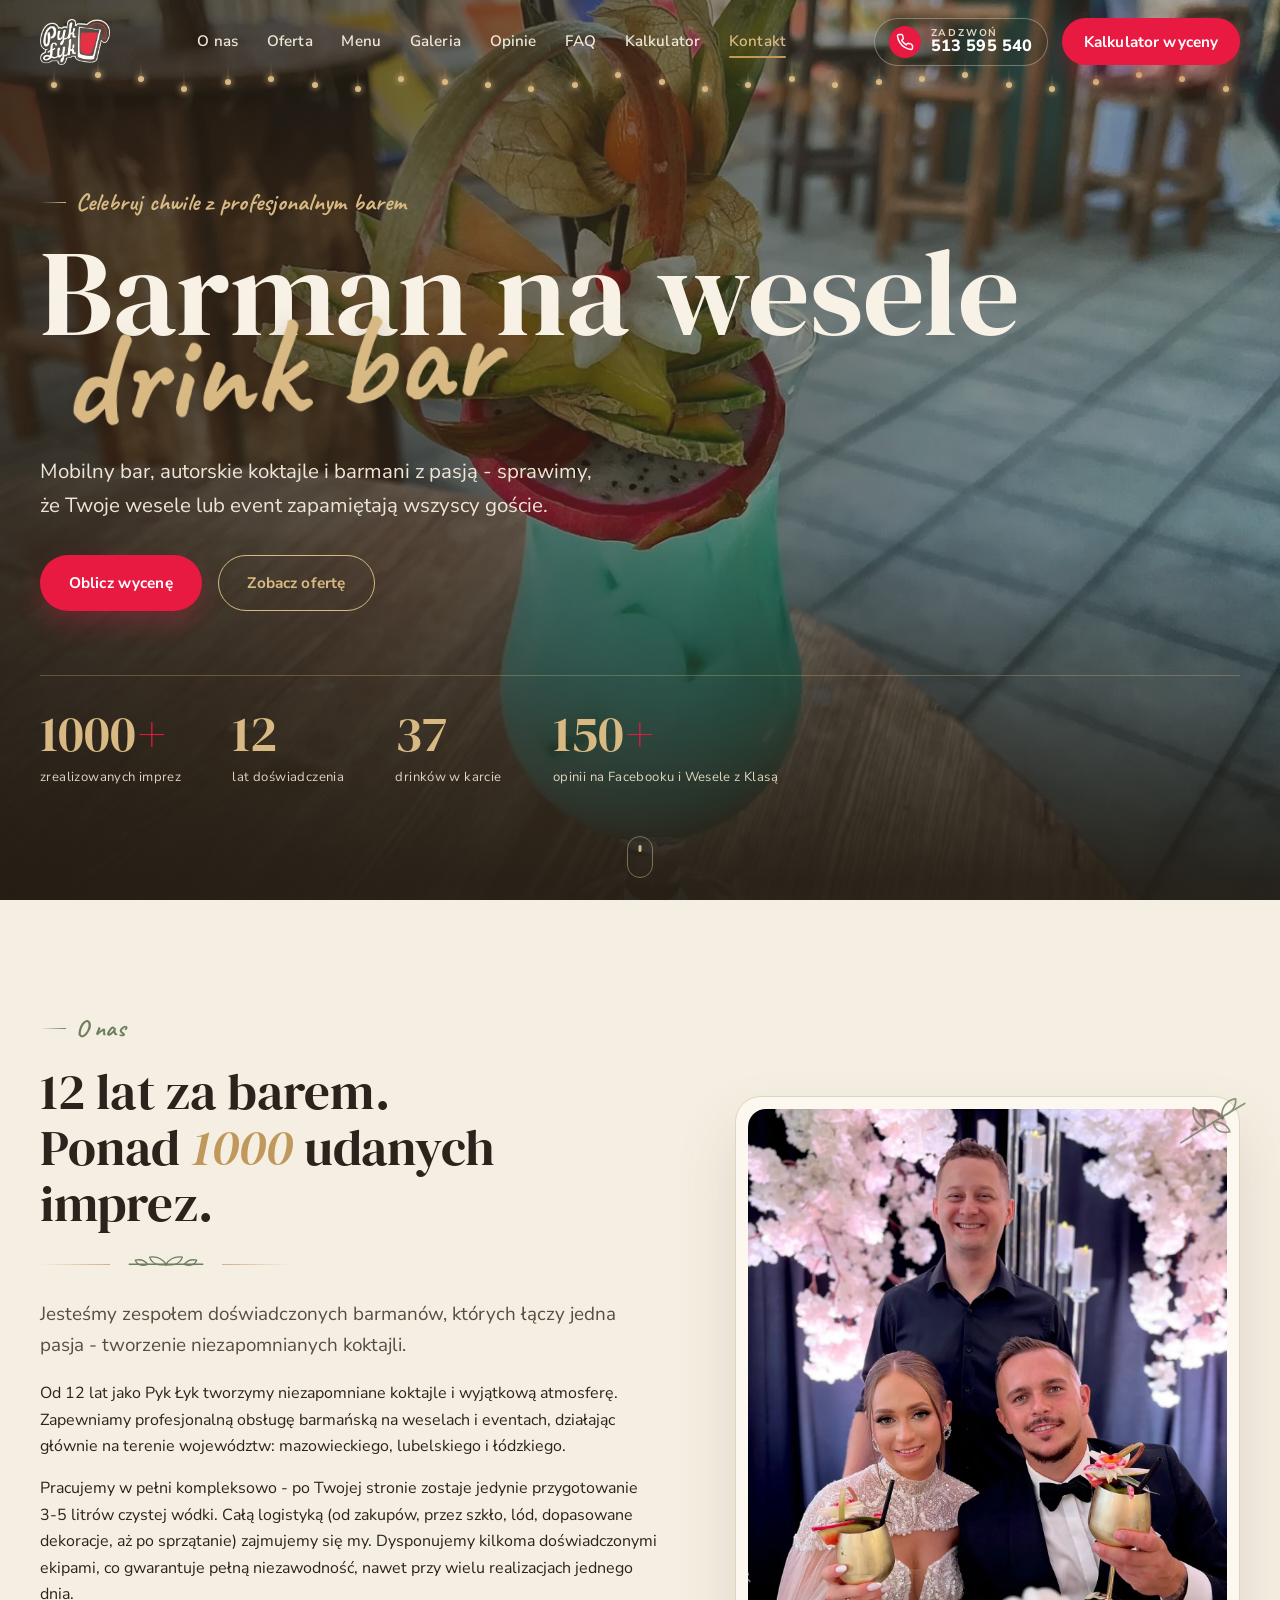
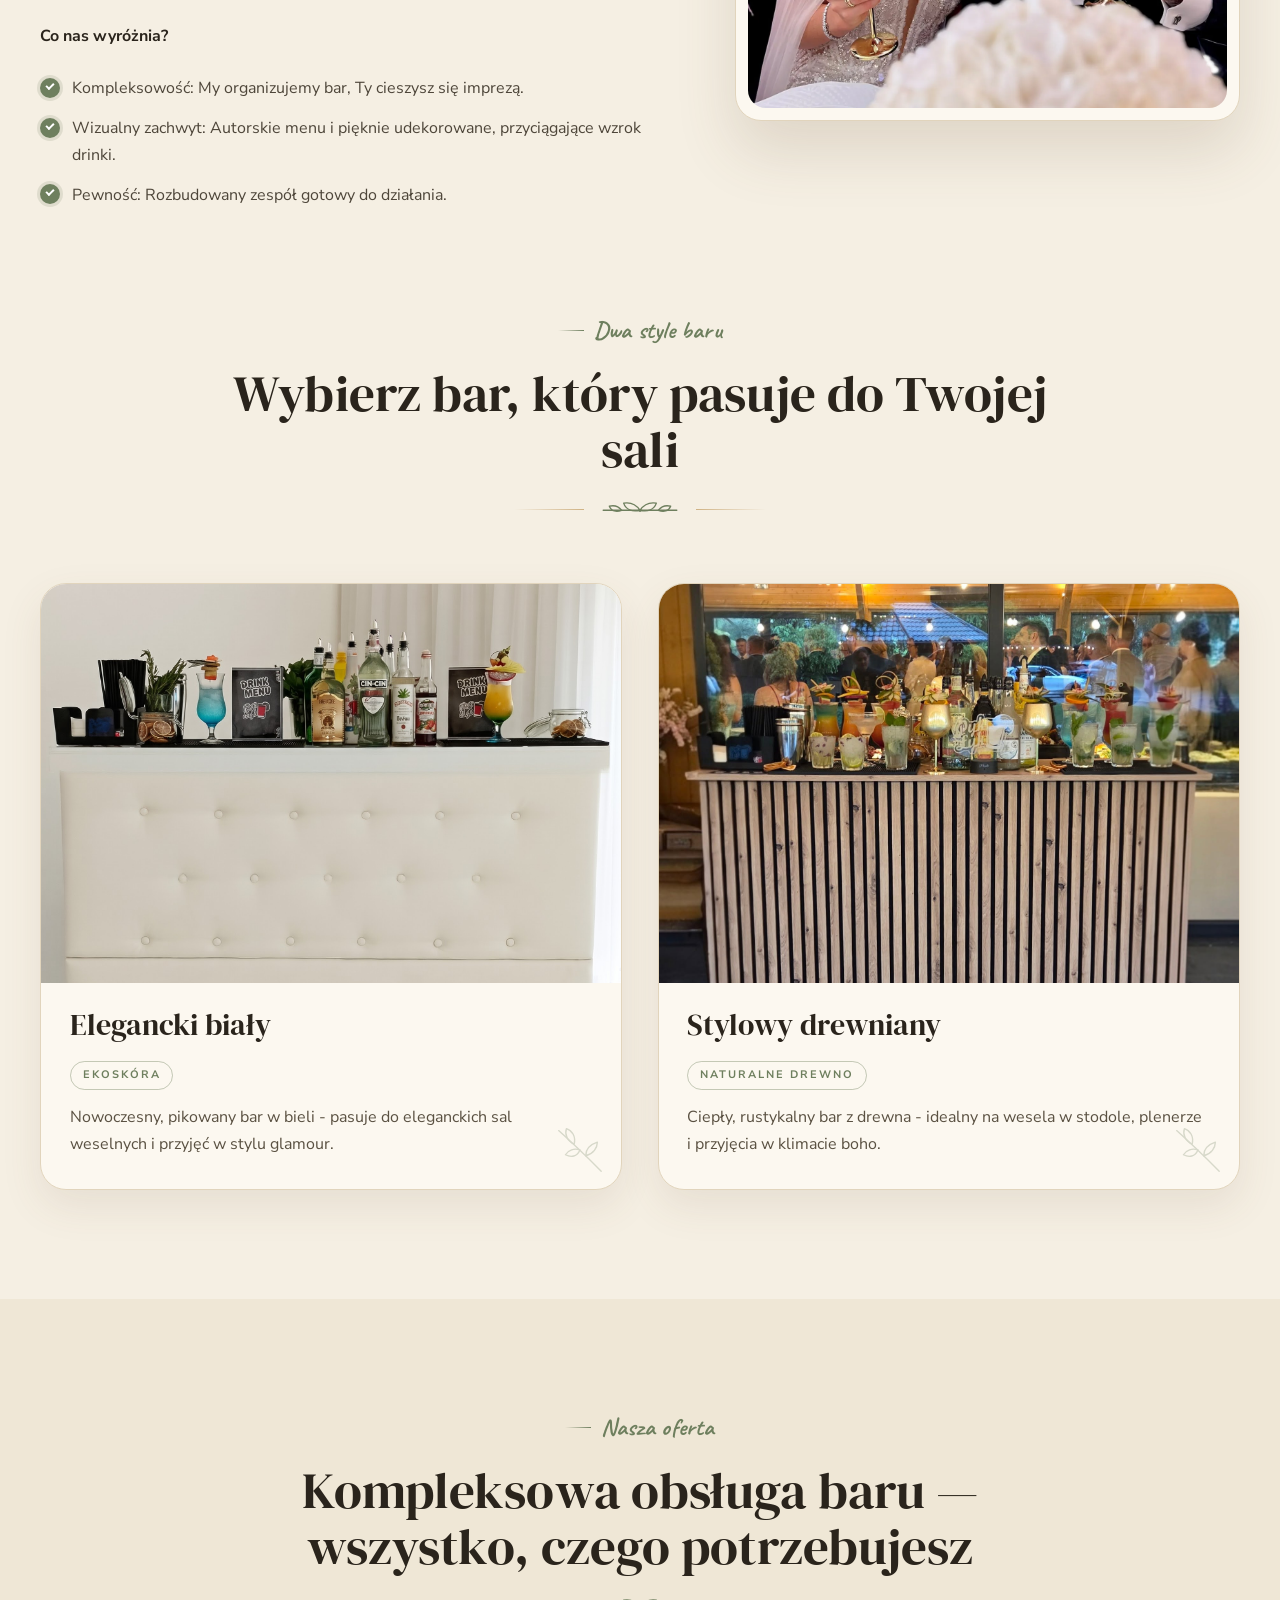
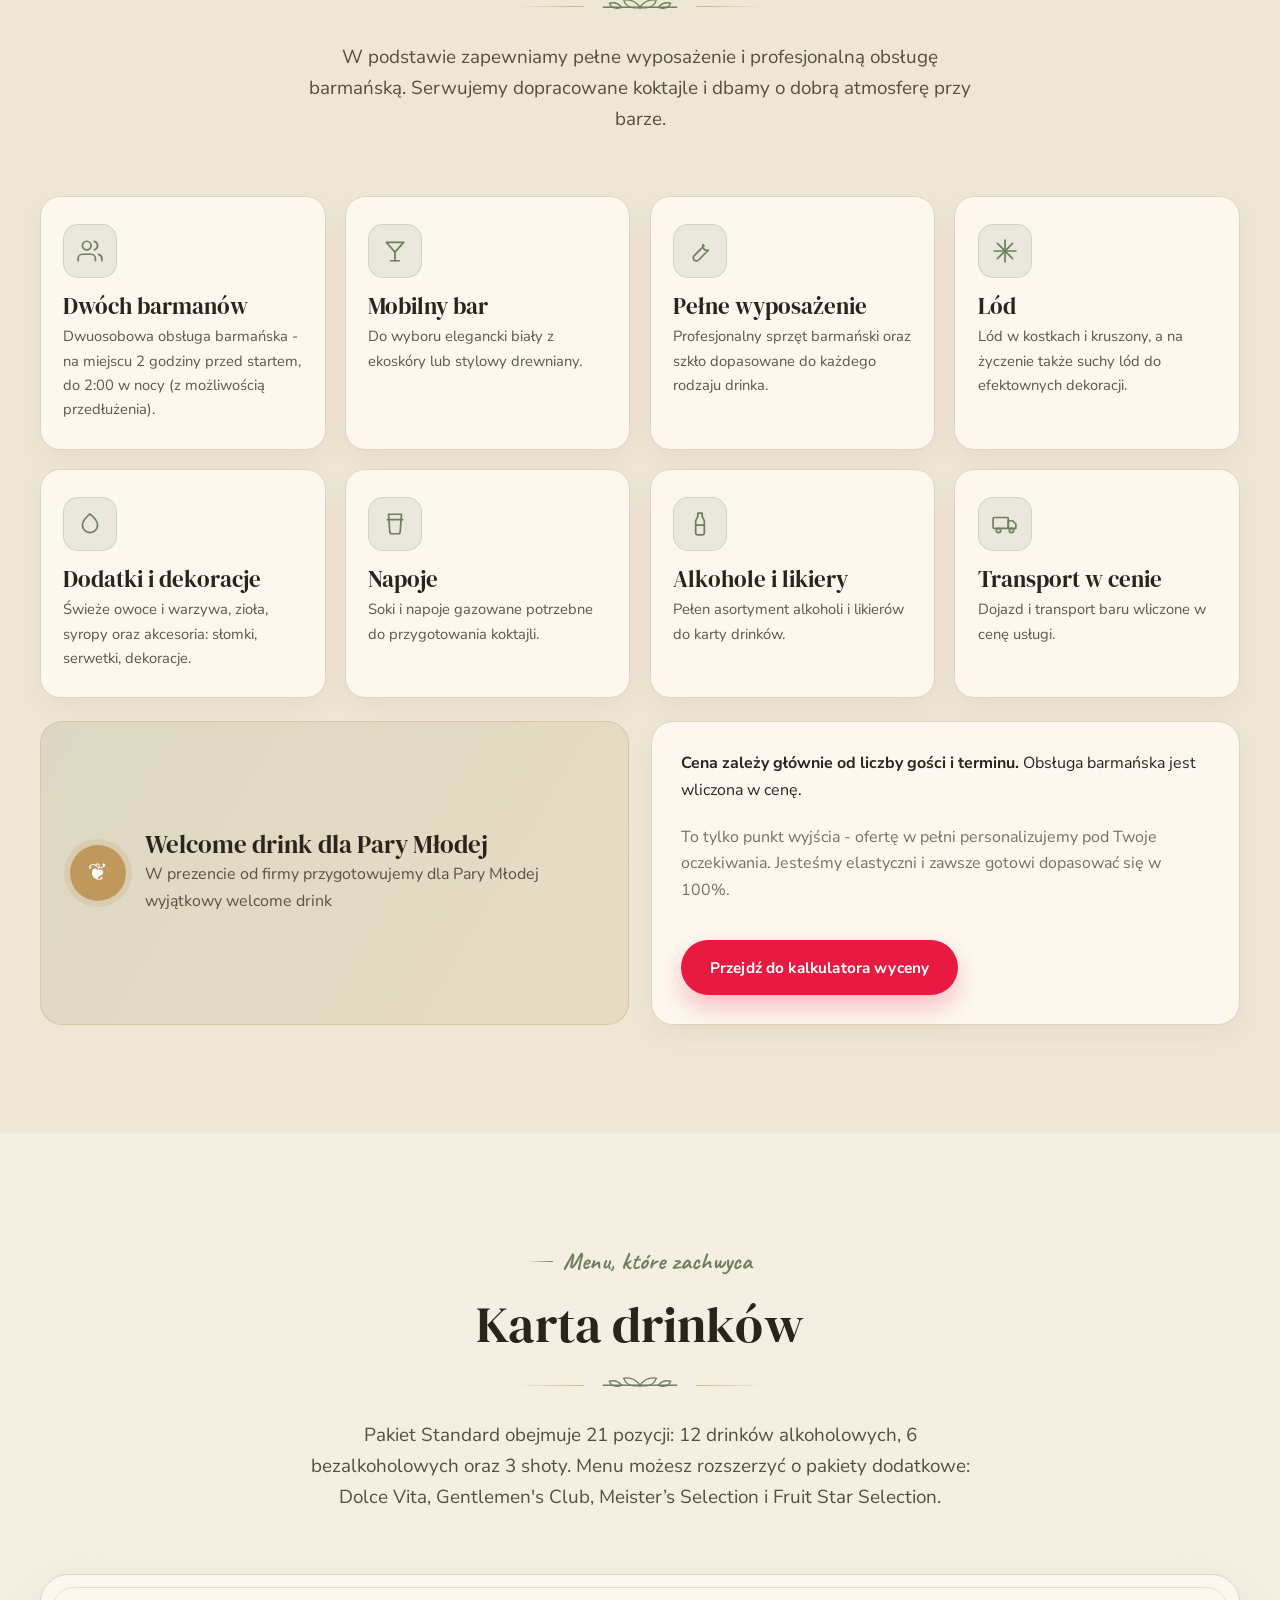
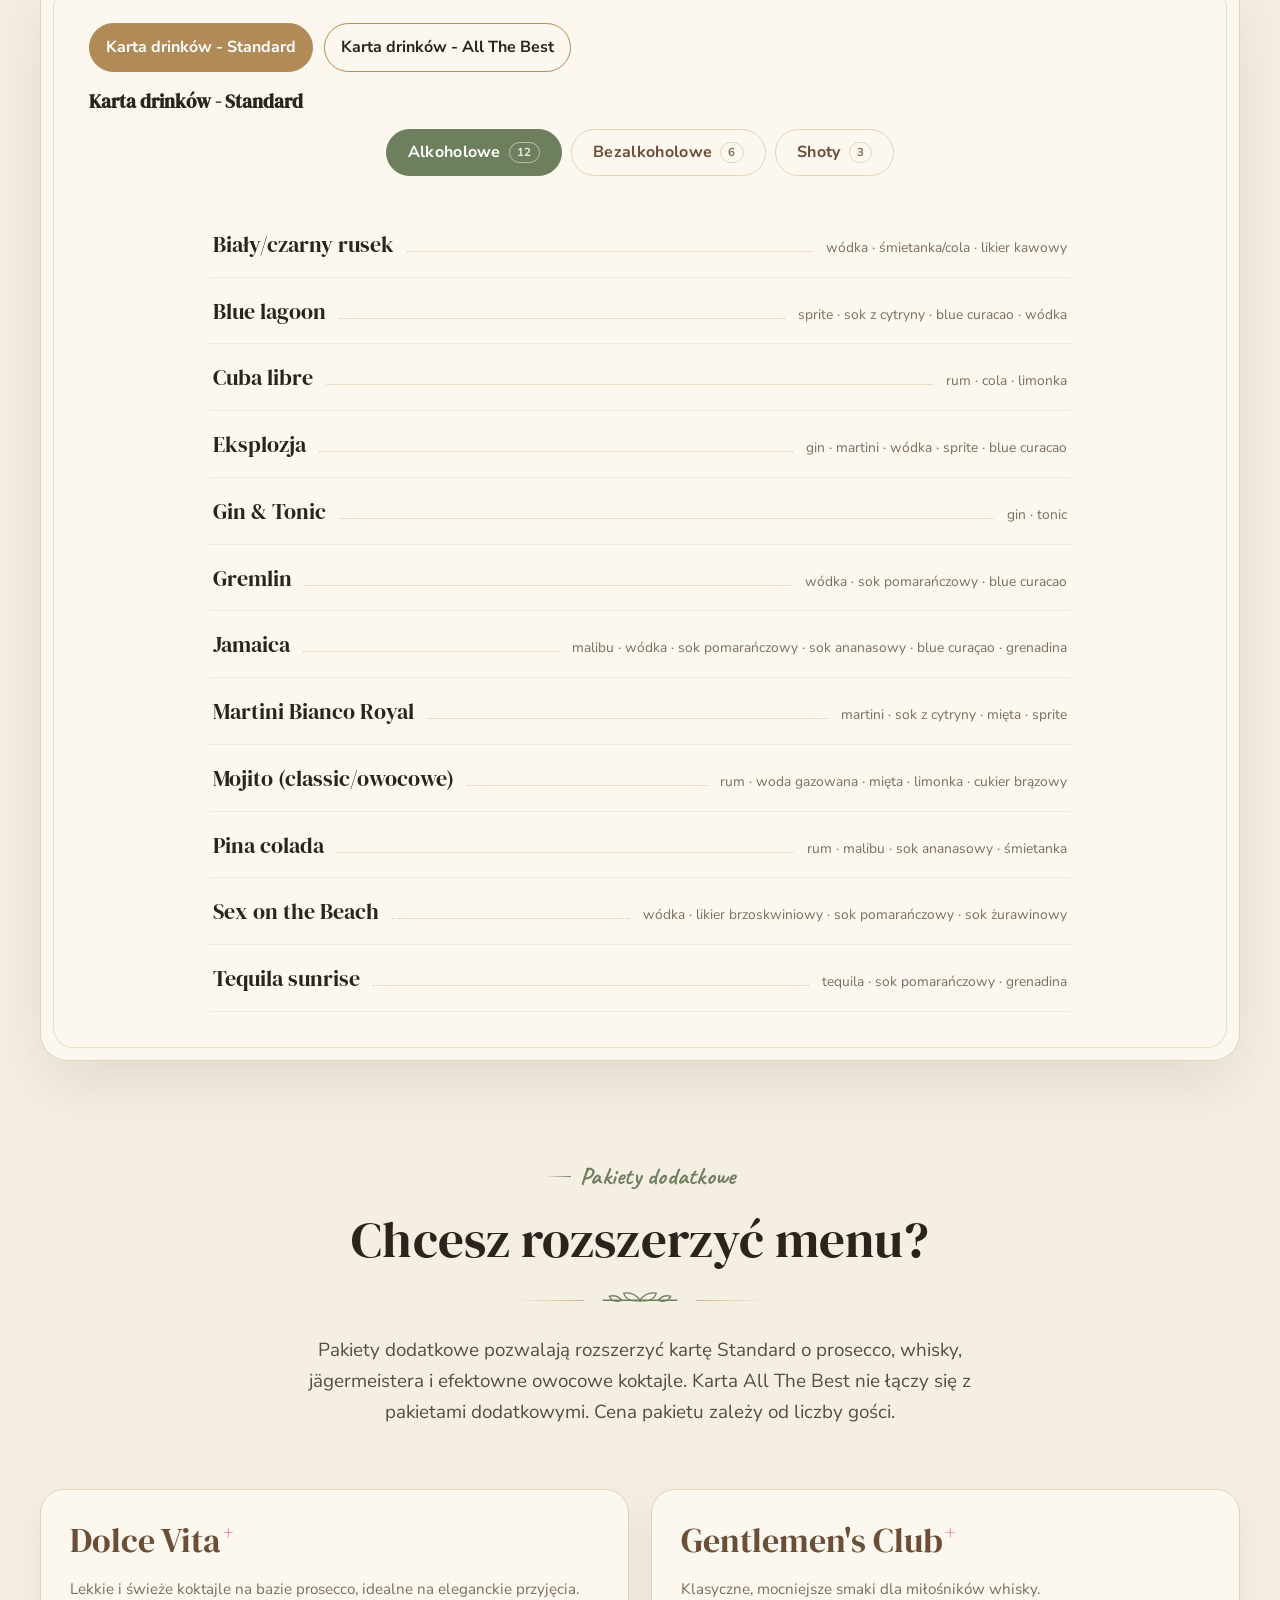
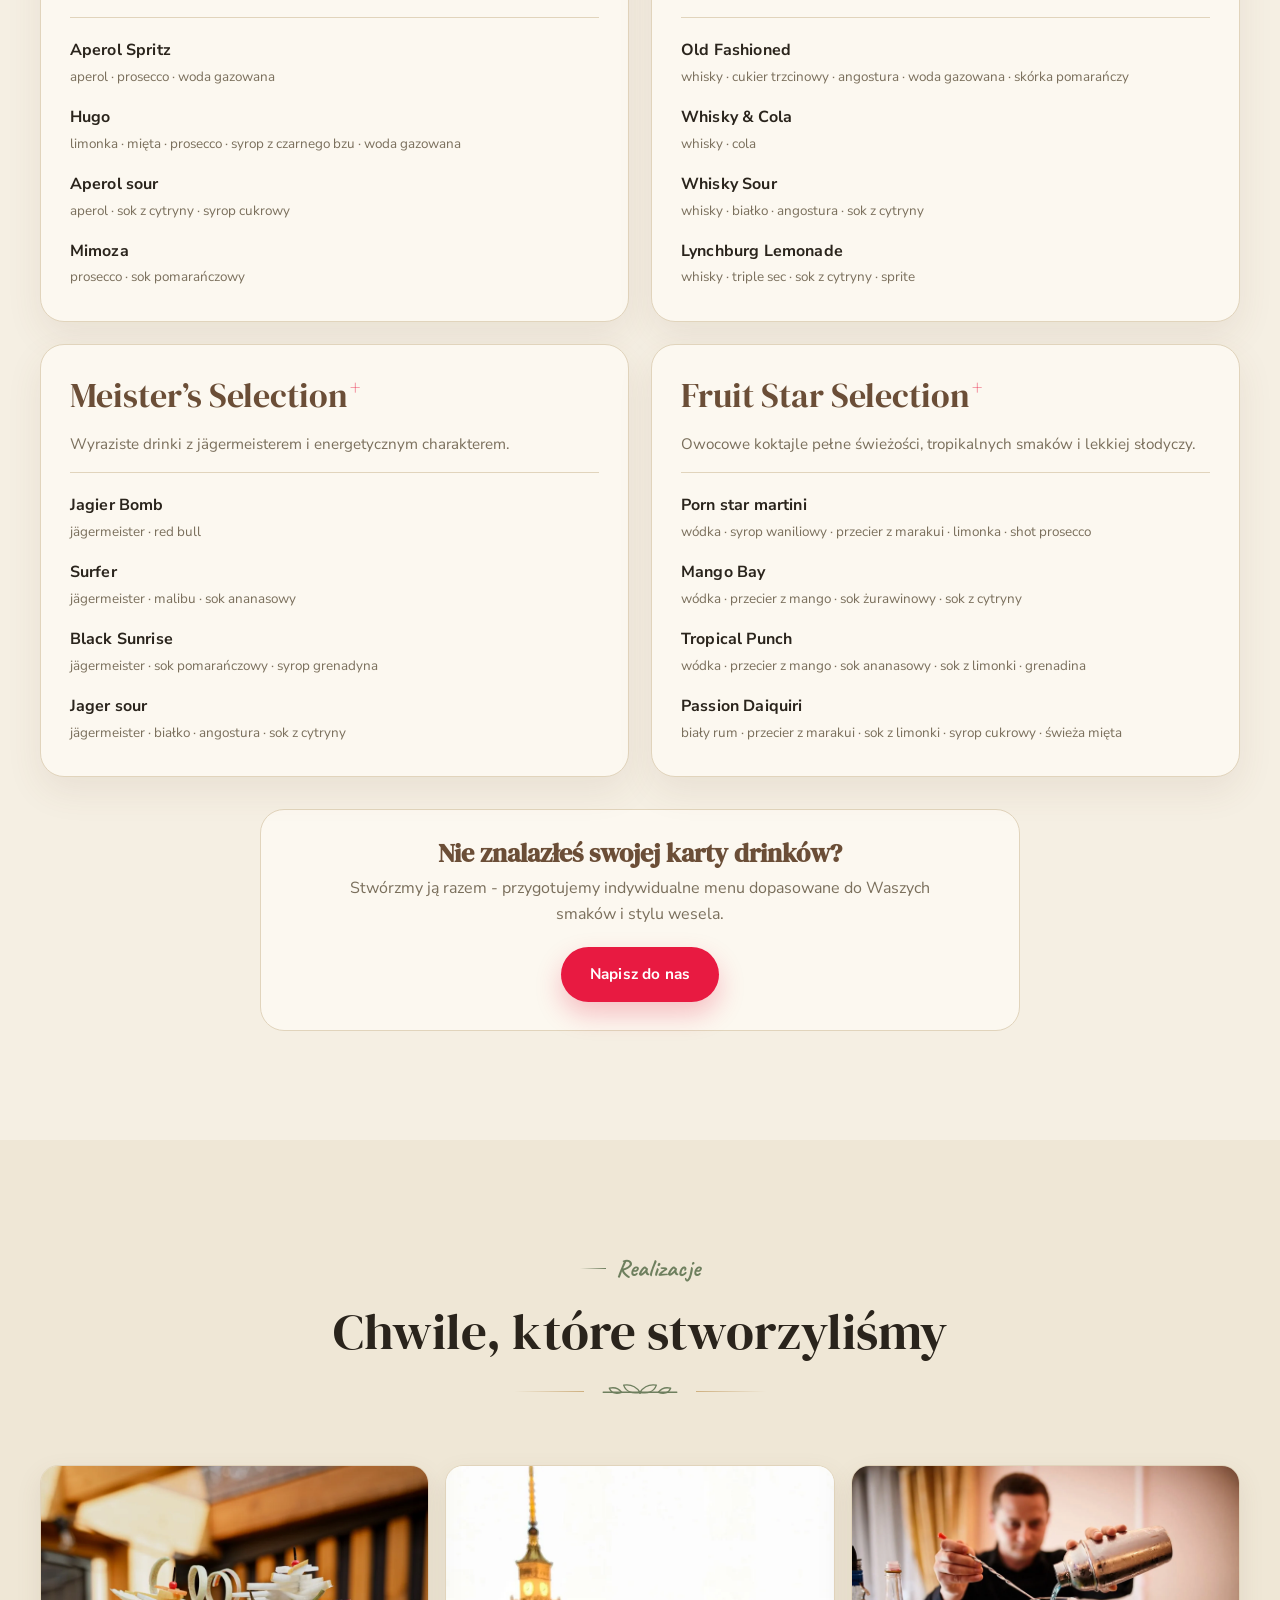
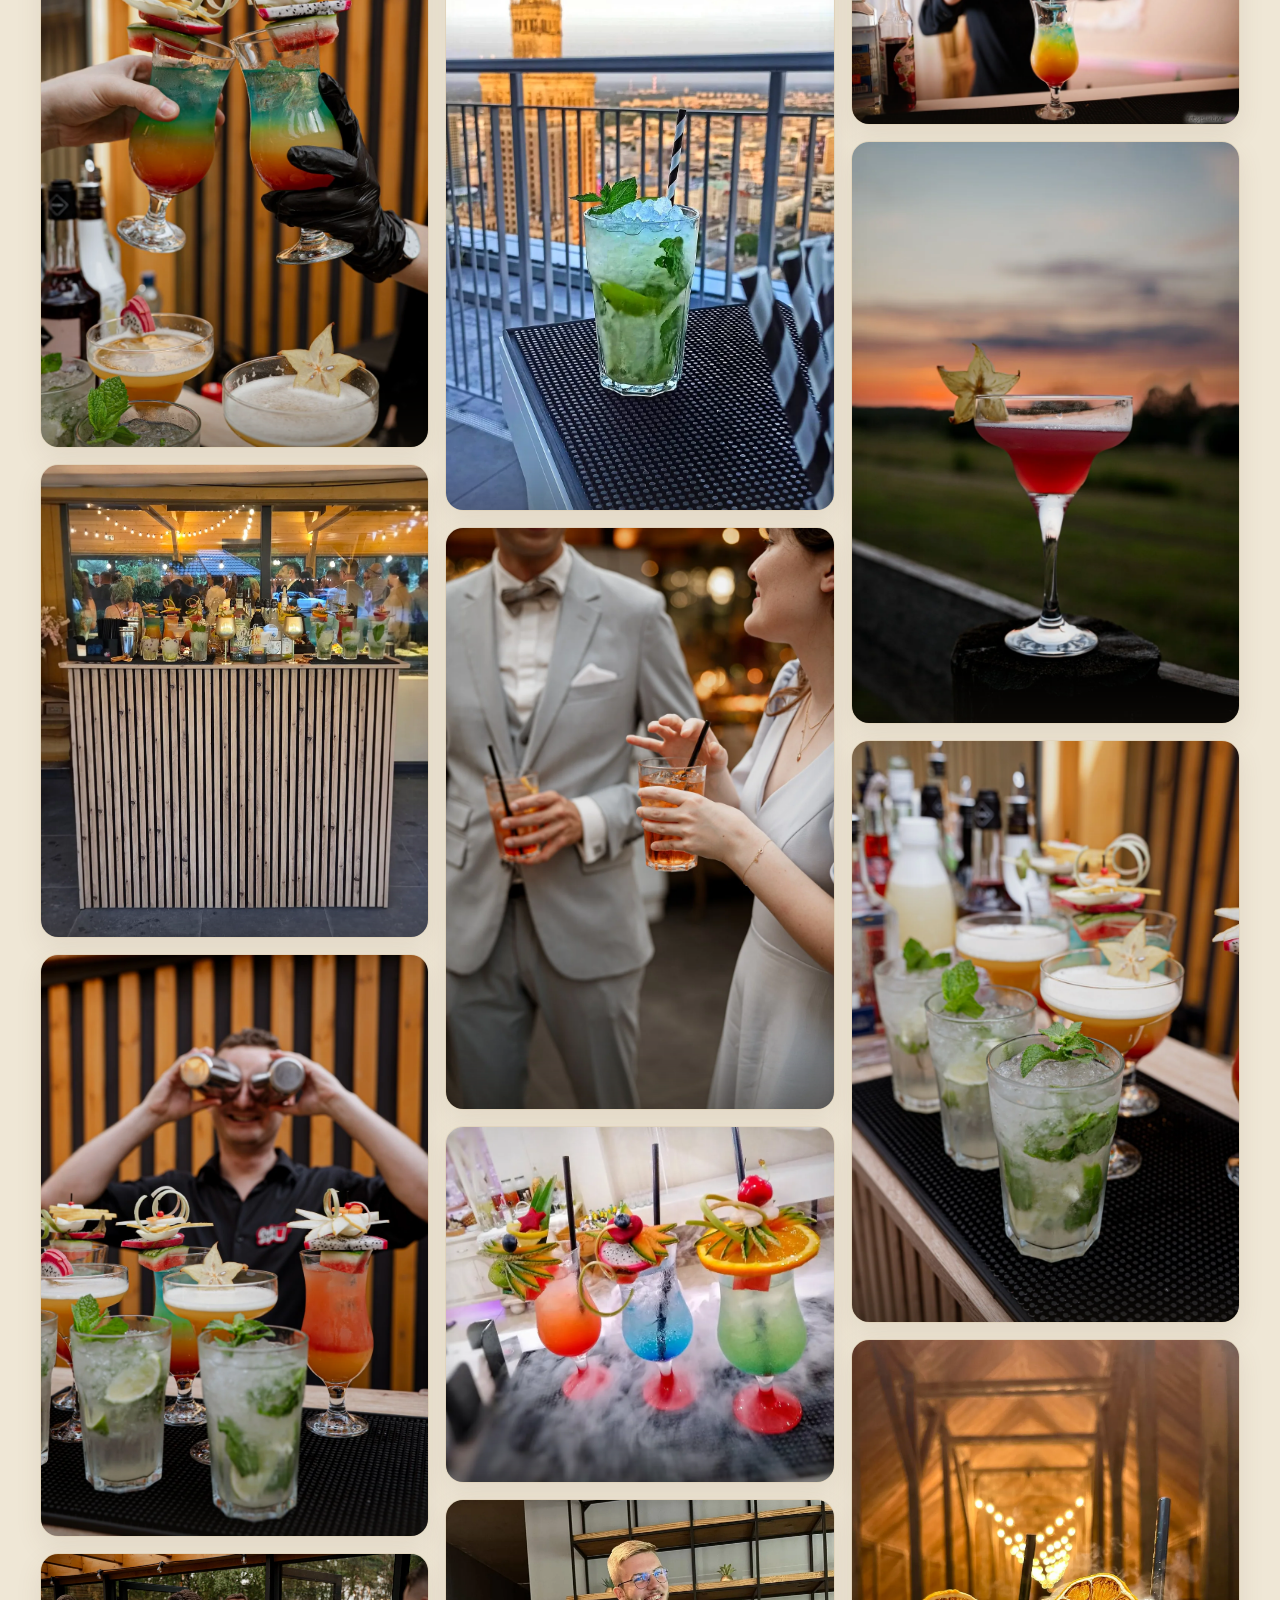
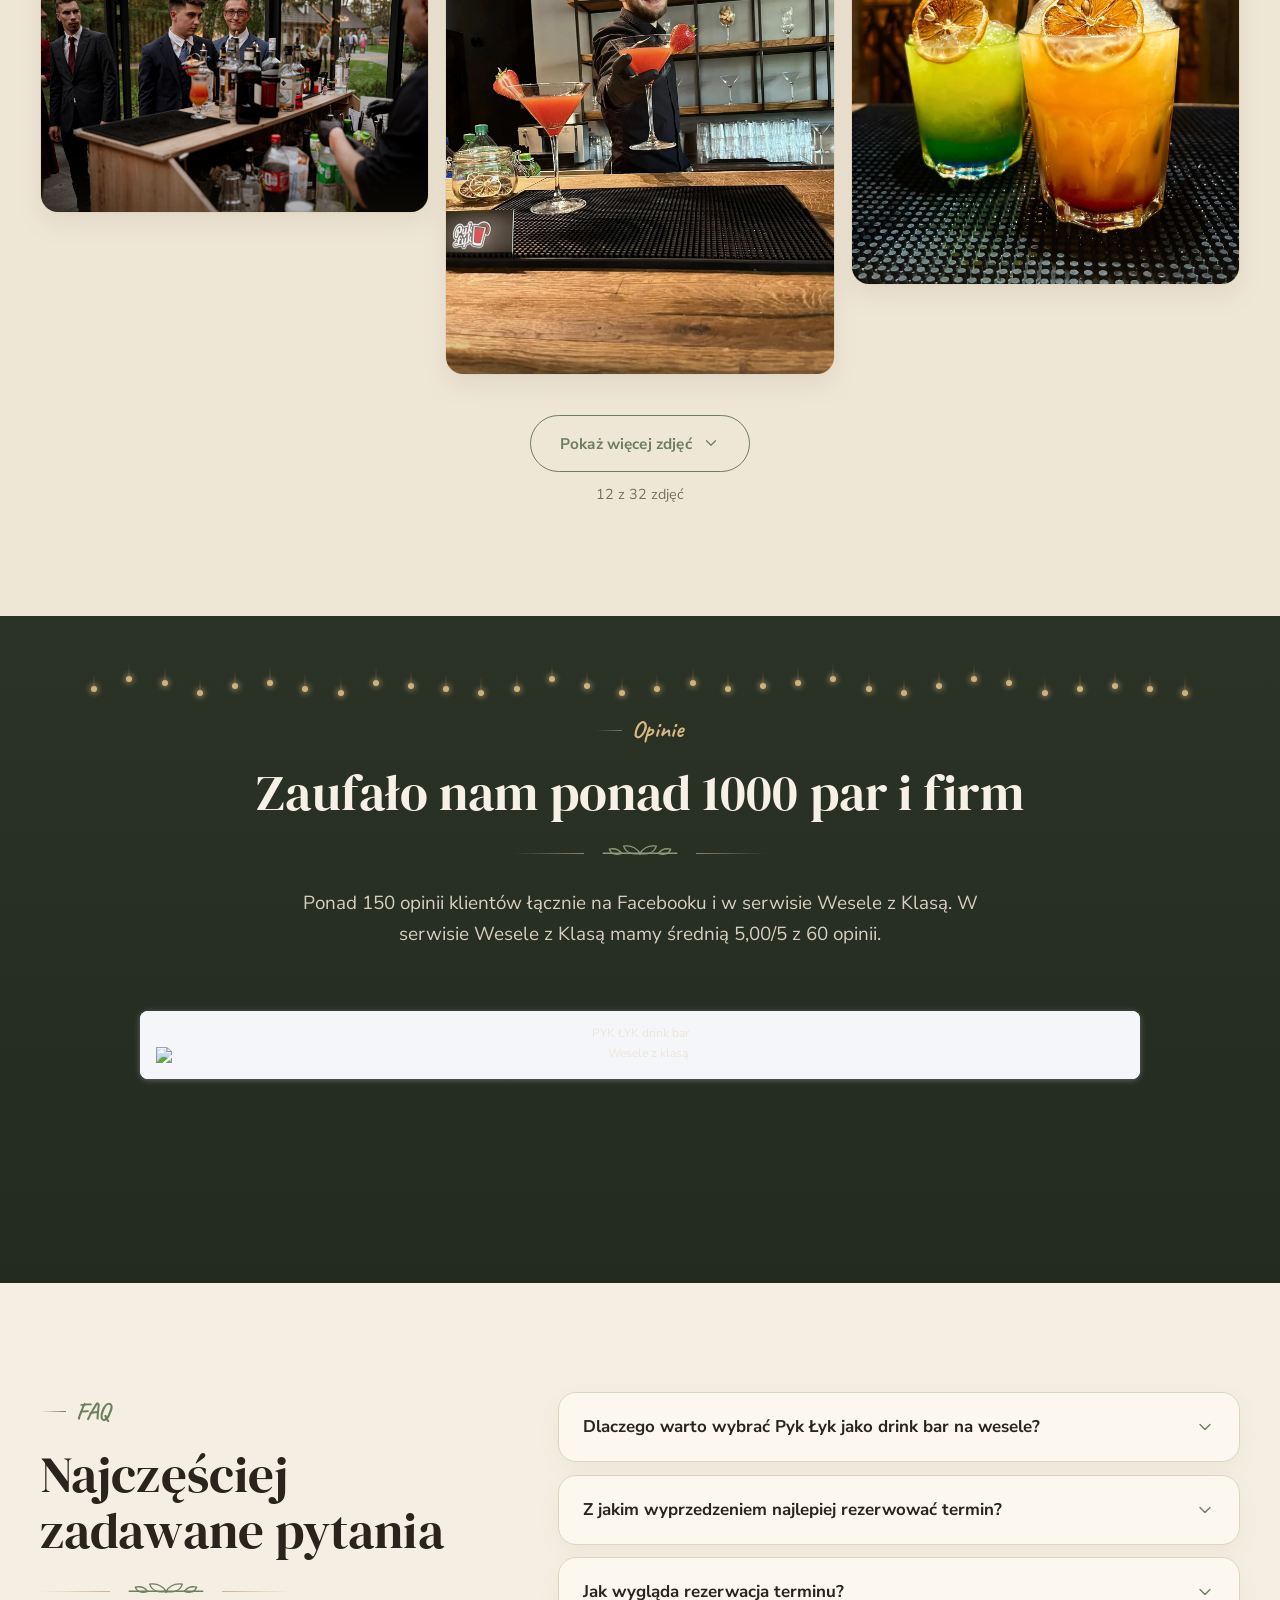
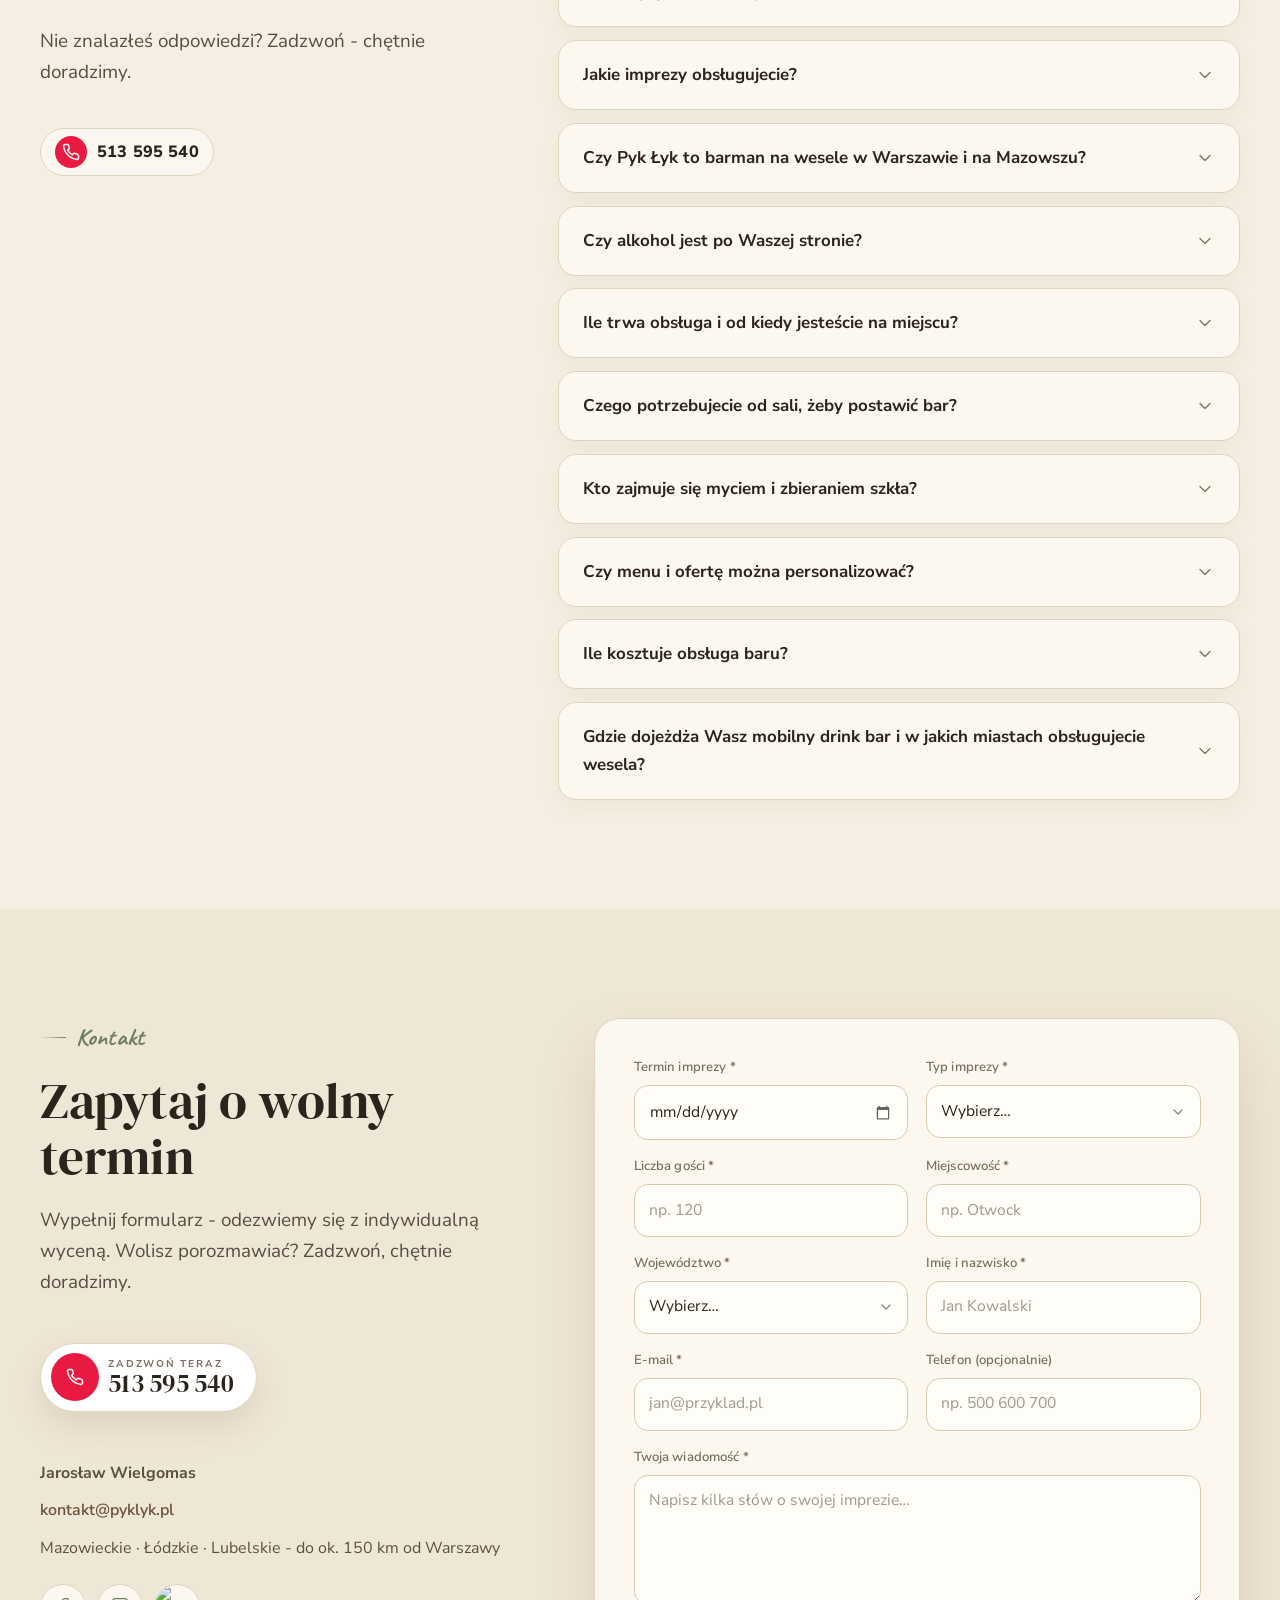
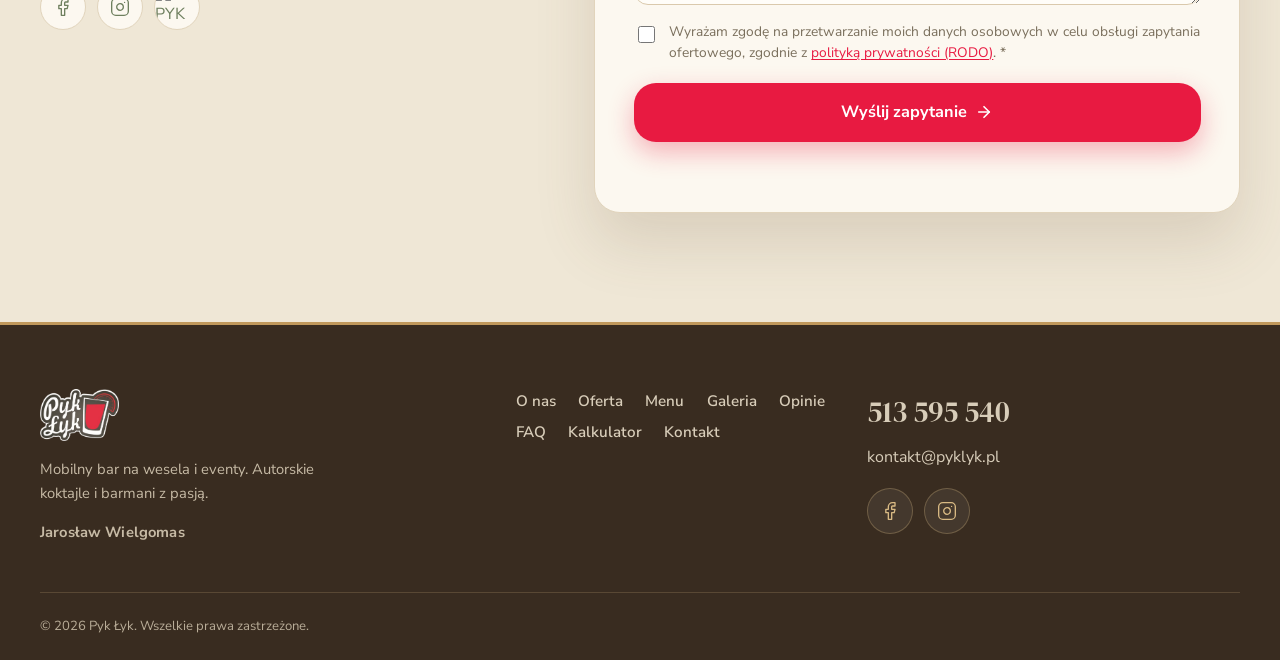
==== commit 2a09b531: "Odśwież style po naprawie pustego tła pod zdjęciem" ====
--- a/index.html
+++ b/index.html
@@ -45,7 +45,7 @@
   <link href="https://fonts.googleapis.com/css2?family=DM+Serif+Display:ital@0;1&family=Caveat:wght@600;700&family=Nunito+Sans:ital,wght@0,400;0,600;0,700;1,400&display=swap" rel="stylesheet">
 
   <link rel="stylesheet" href="shared/base.css">
-  <link rel="stylesheet" href="styles.css?v=preview-form-miejscowosc">
+  <link rel="stylesheet" href="styles.css?v=20261120-hero-picture-fill">
 
   <!-- Dane strukturalne: lokalna firma (SEO / Google) -->
   <script type="application/ld+json">
--- a/styles.css
+++ b/styles.css
@@ -166,6 +166,8 @@
    ============================================================================= */
 .hero { position: relative; min-height: 100svh; display: flex; align-items: center; overflow: hidden; }
 .hero__media { position: absolute; inset: 0; z-index: 0; }
+/* Jawny rozmiar picture zapobiega pustemu pasowi pod zdjęciem na wysokich ekranach. */
+.hero__media picture { position: absolute; inset: 0; width: 100%; height: 100%; }
 .hero__media img { width: 100%; height: 100%; object-fit: cover; }
 .hero__scrim { position: absolute; inset: 0; background:
   linear-gradient(90deg, rgba(35,29,20,.86) 0%, rgba(43,35,24,.6) 45%, rgba(43,35,24,.25) 100%),
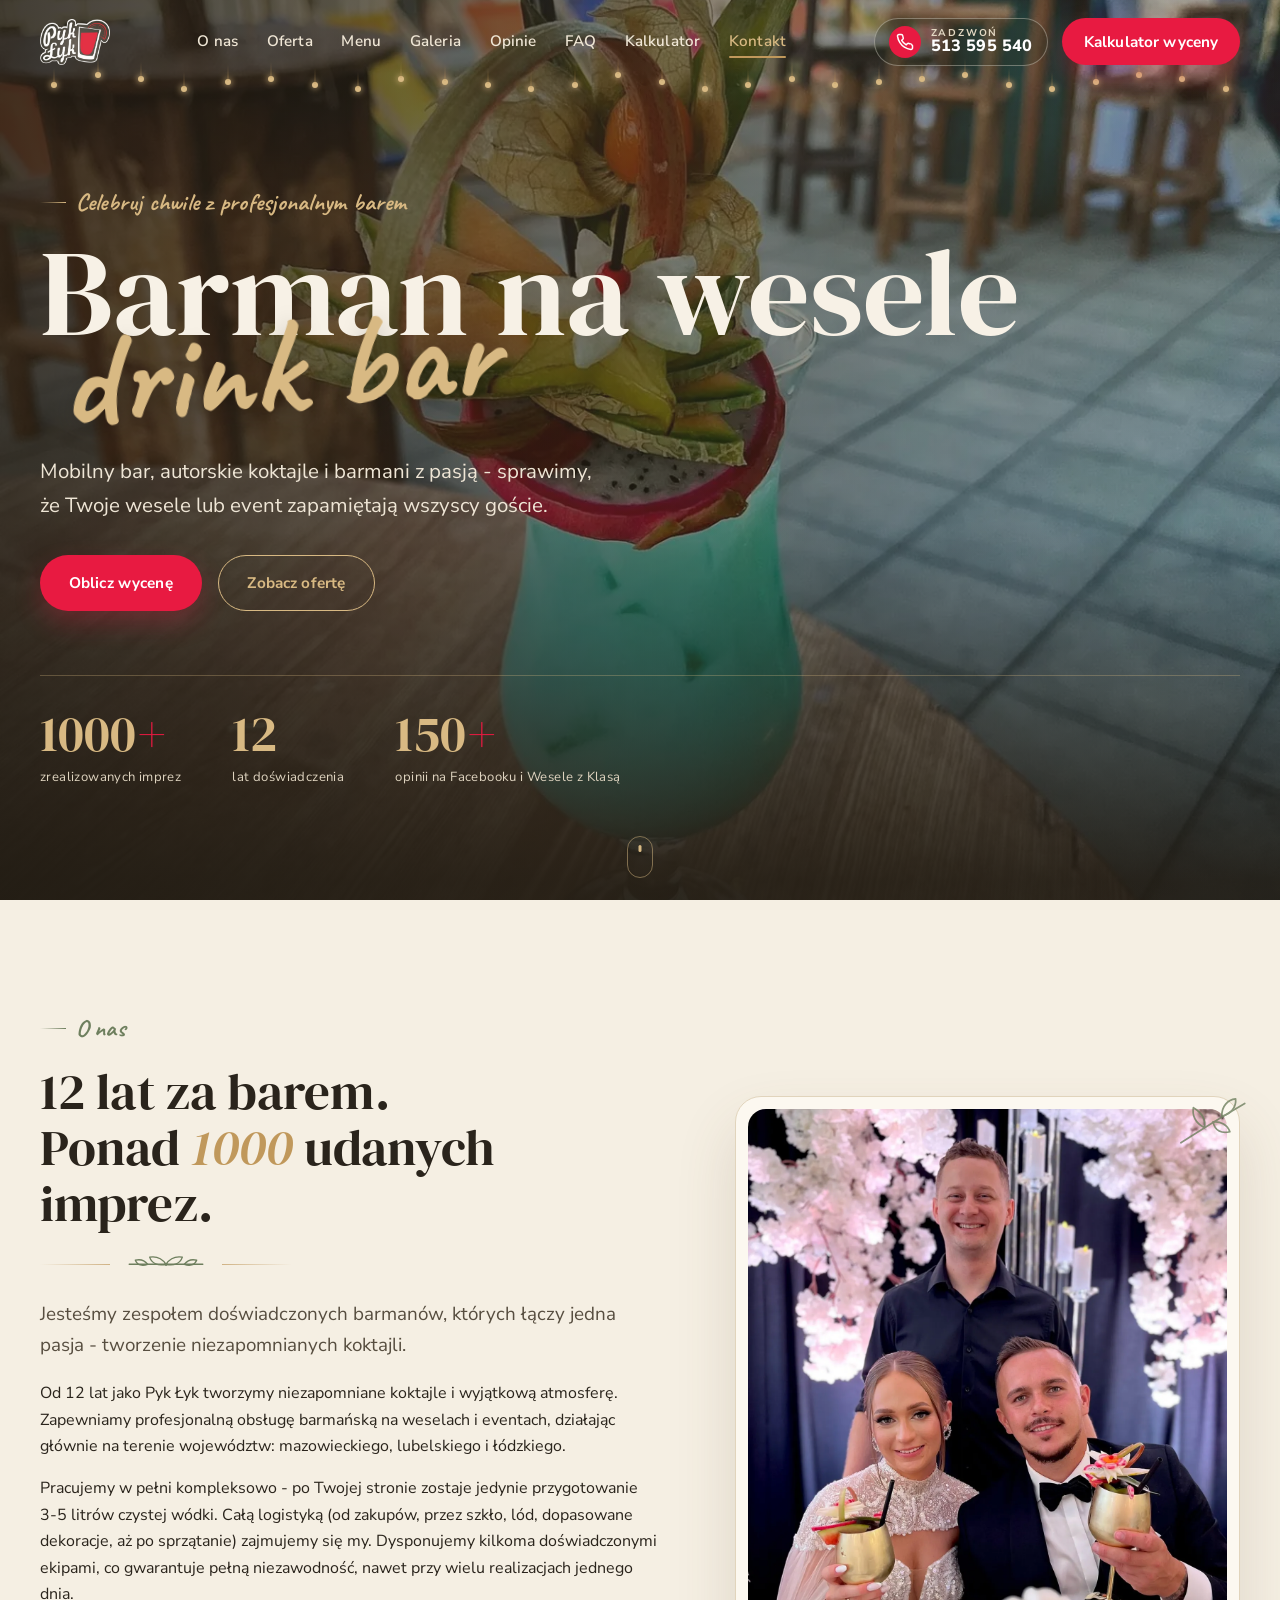
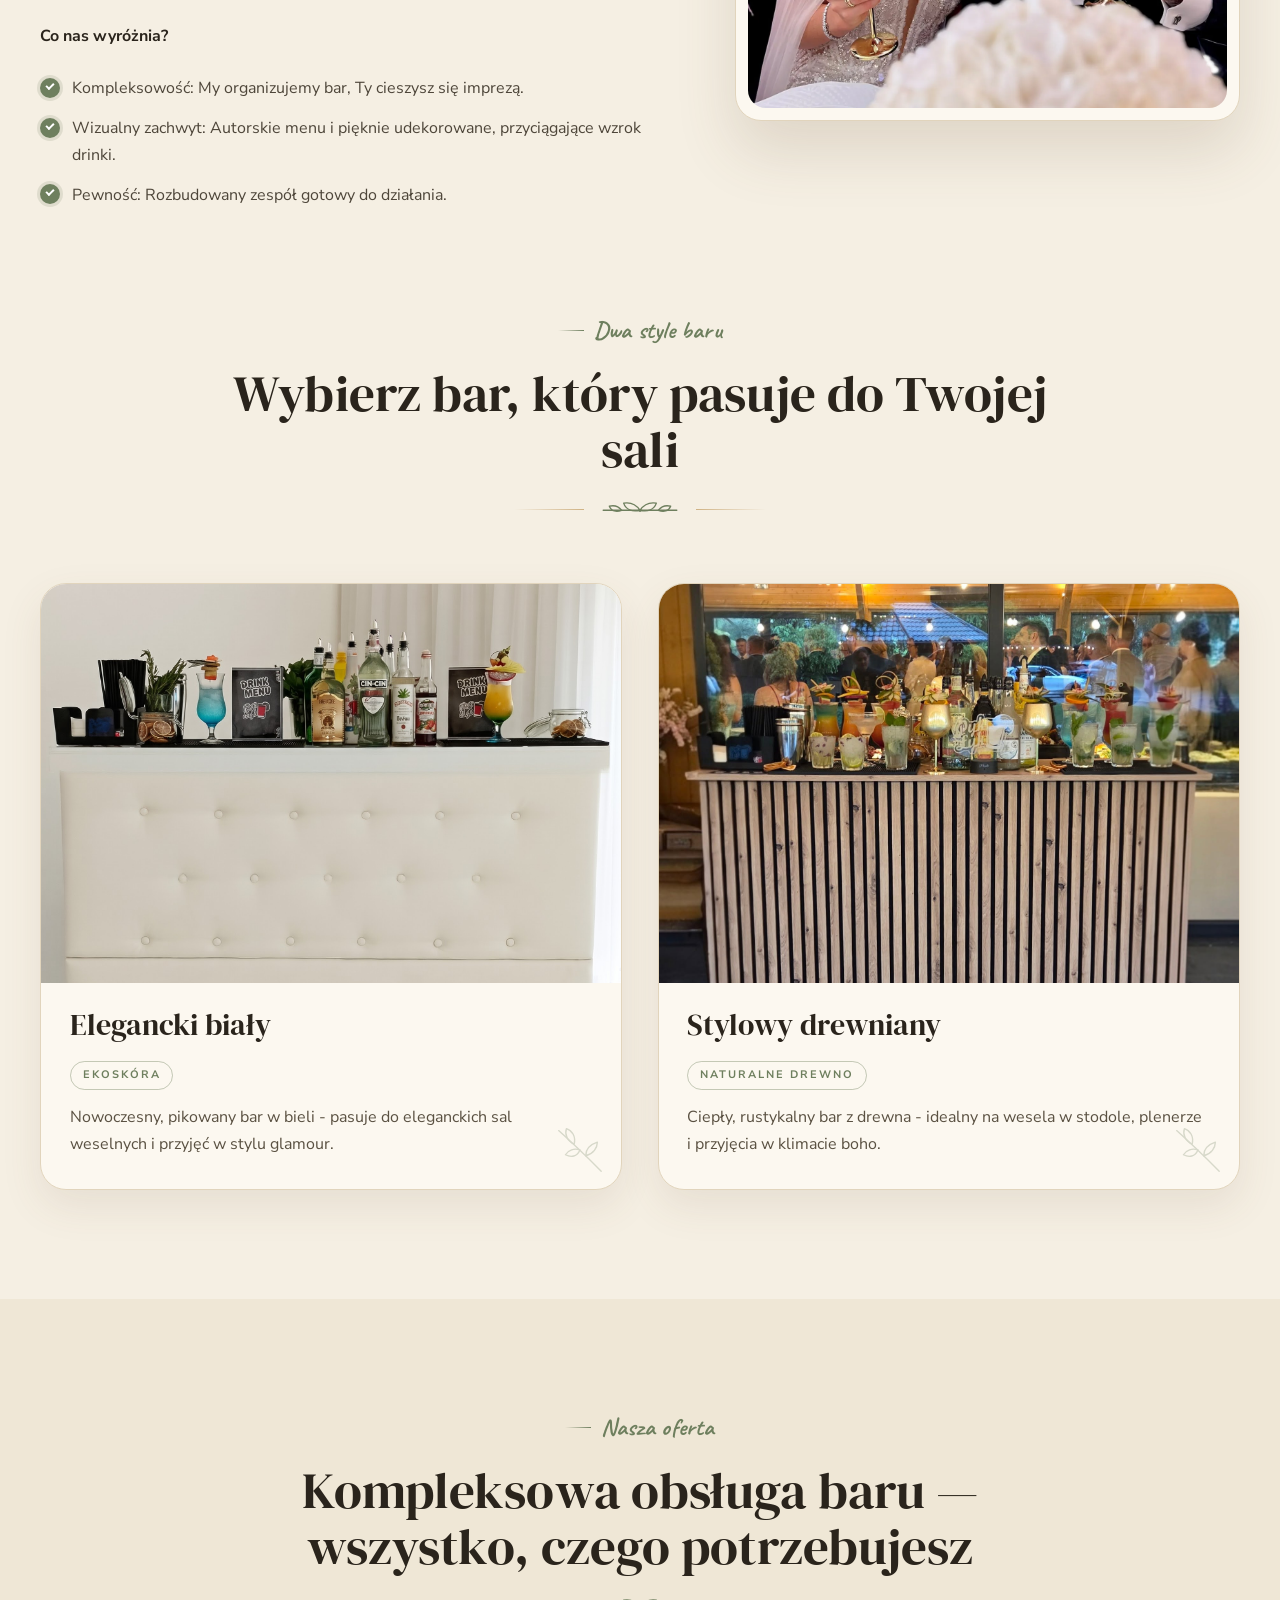
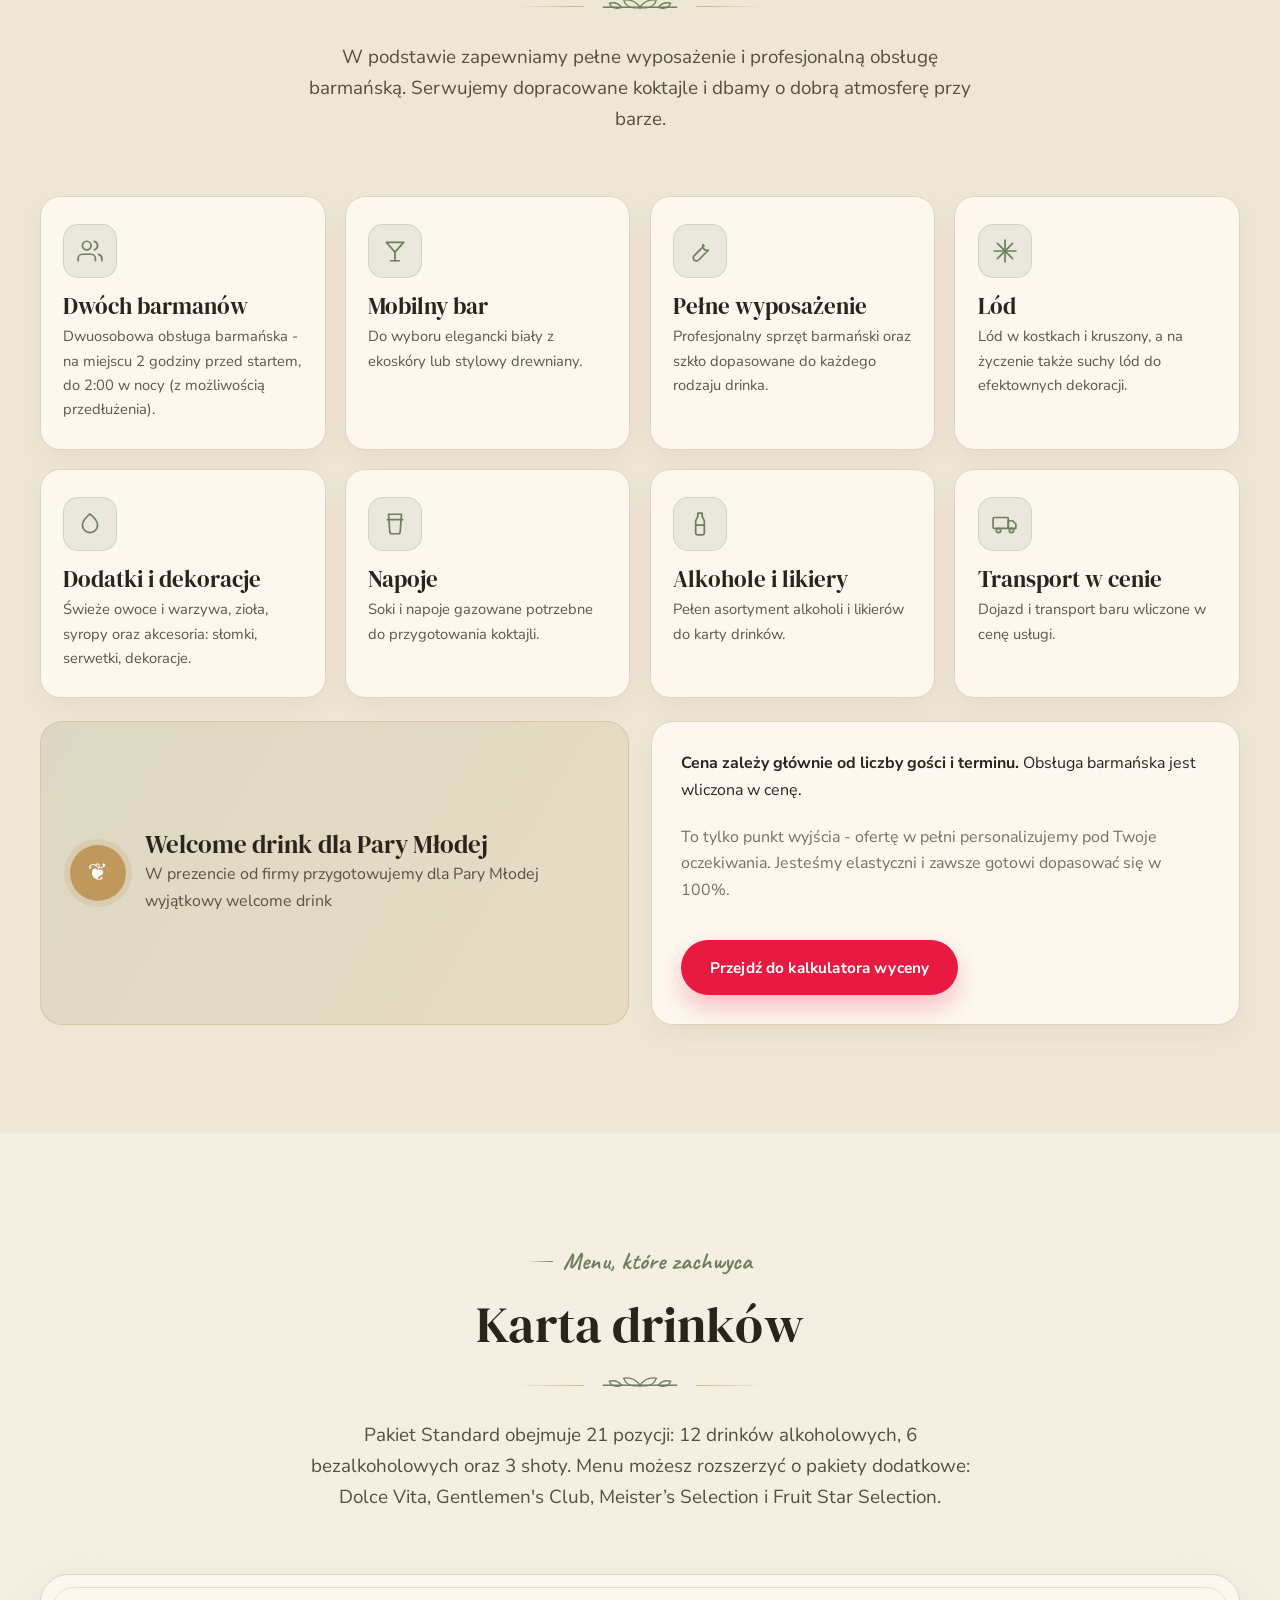
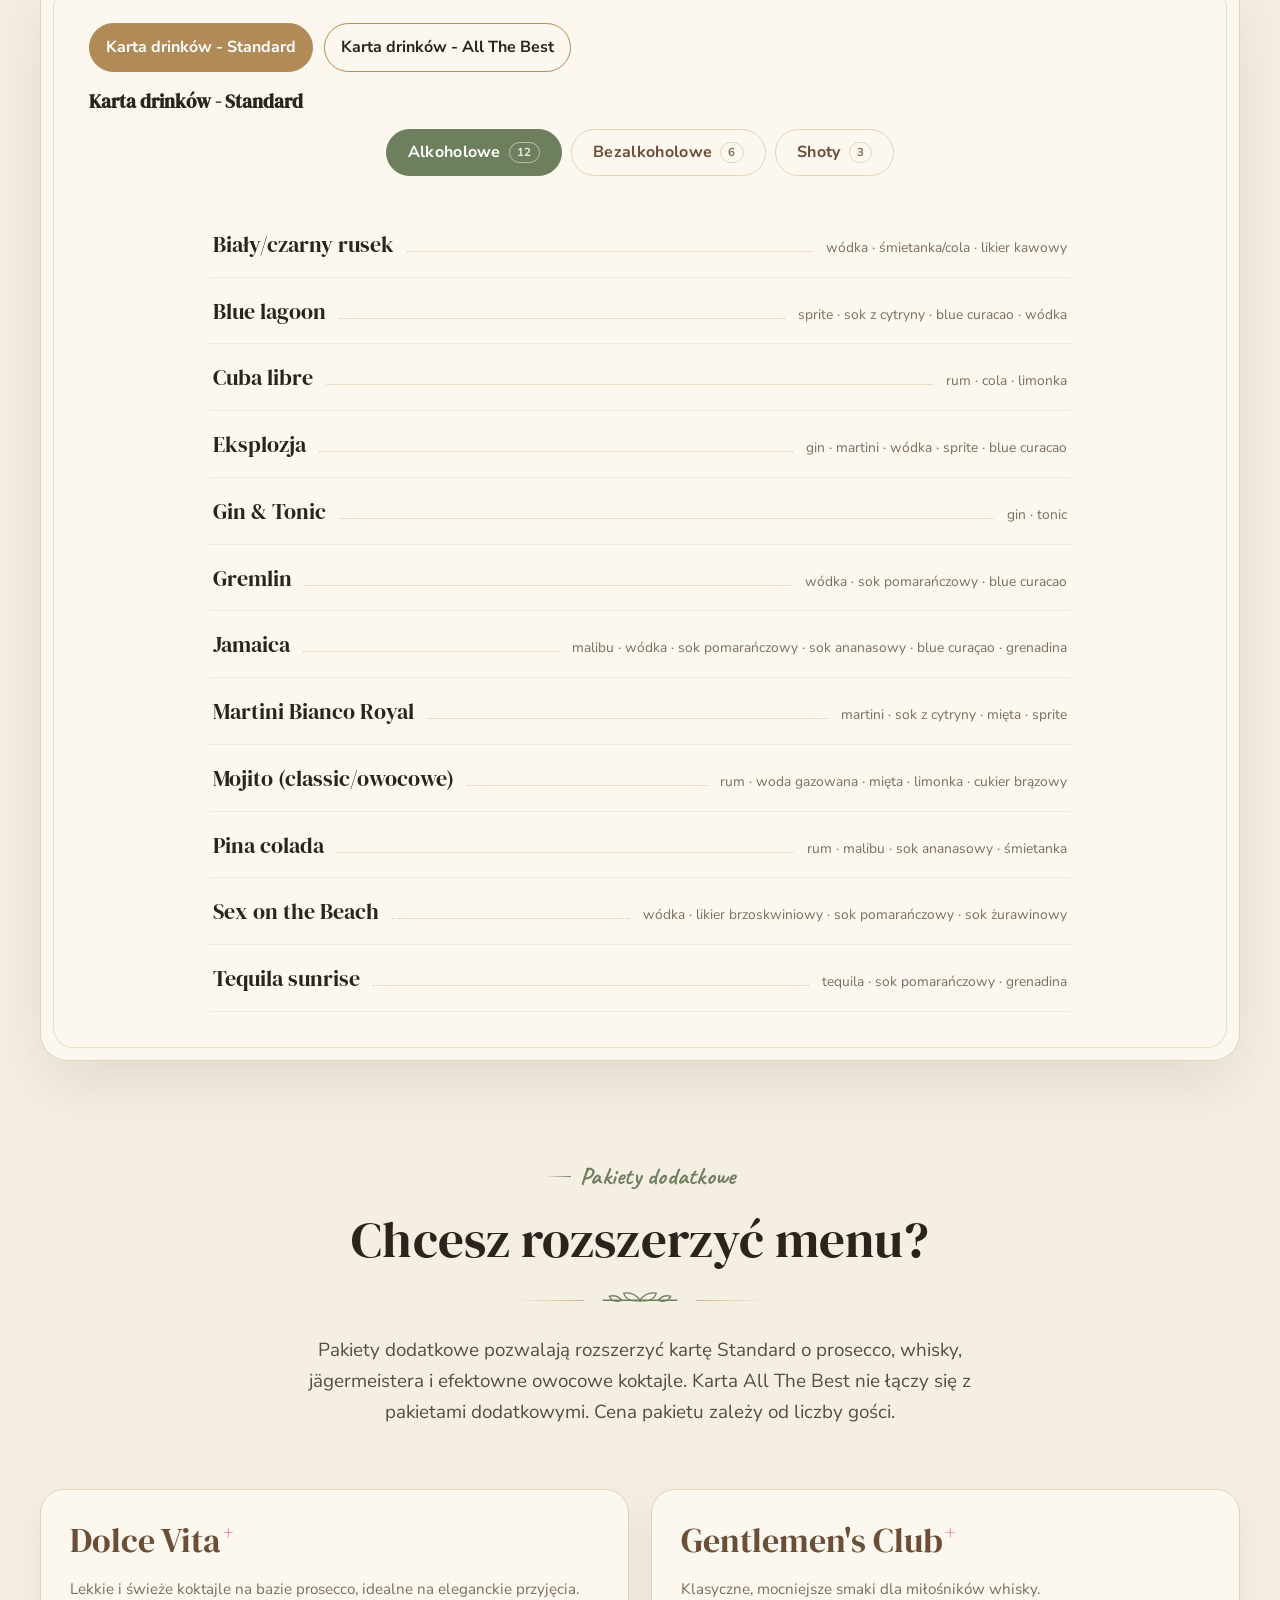
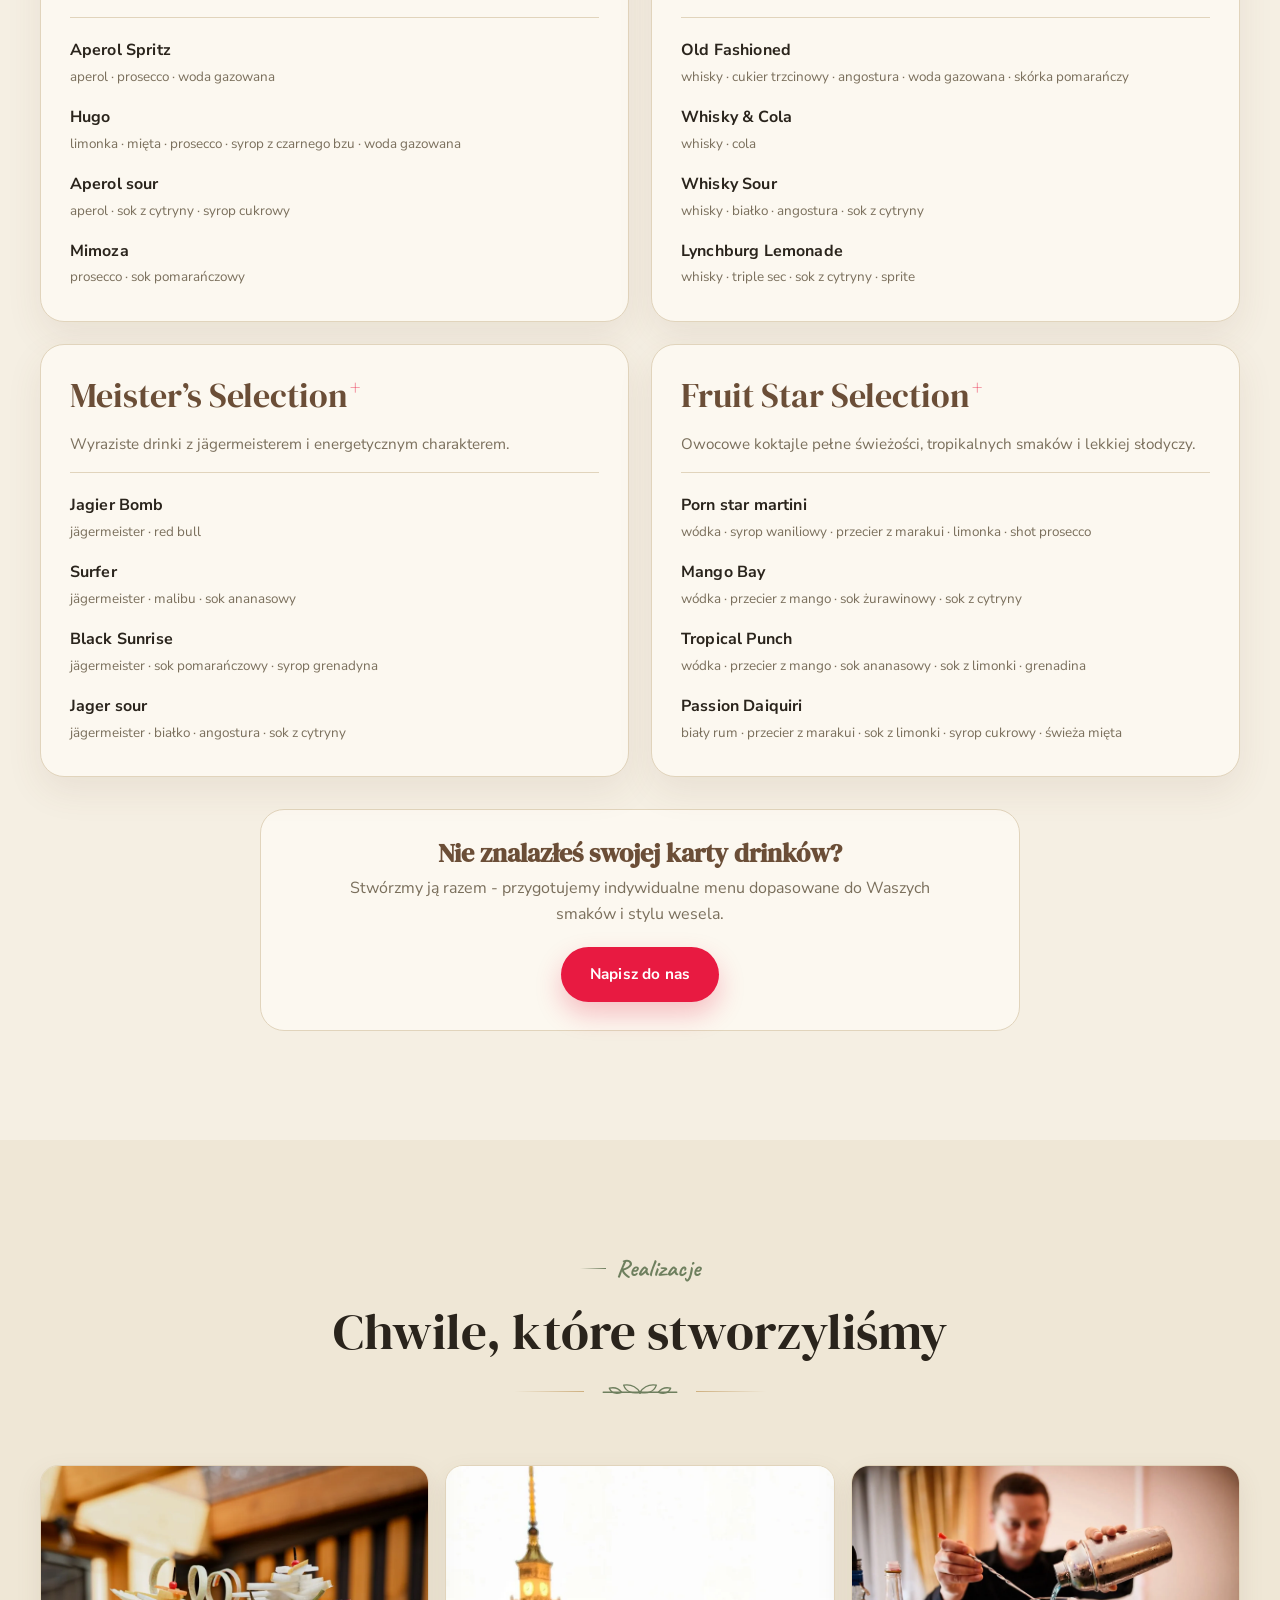
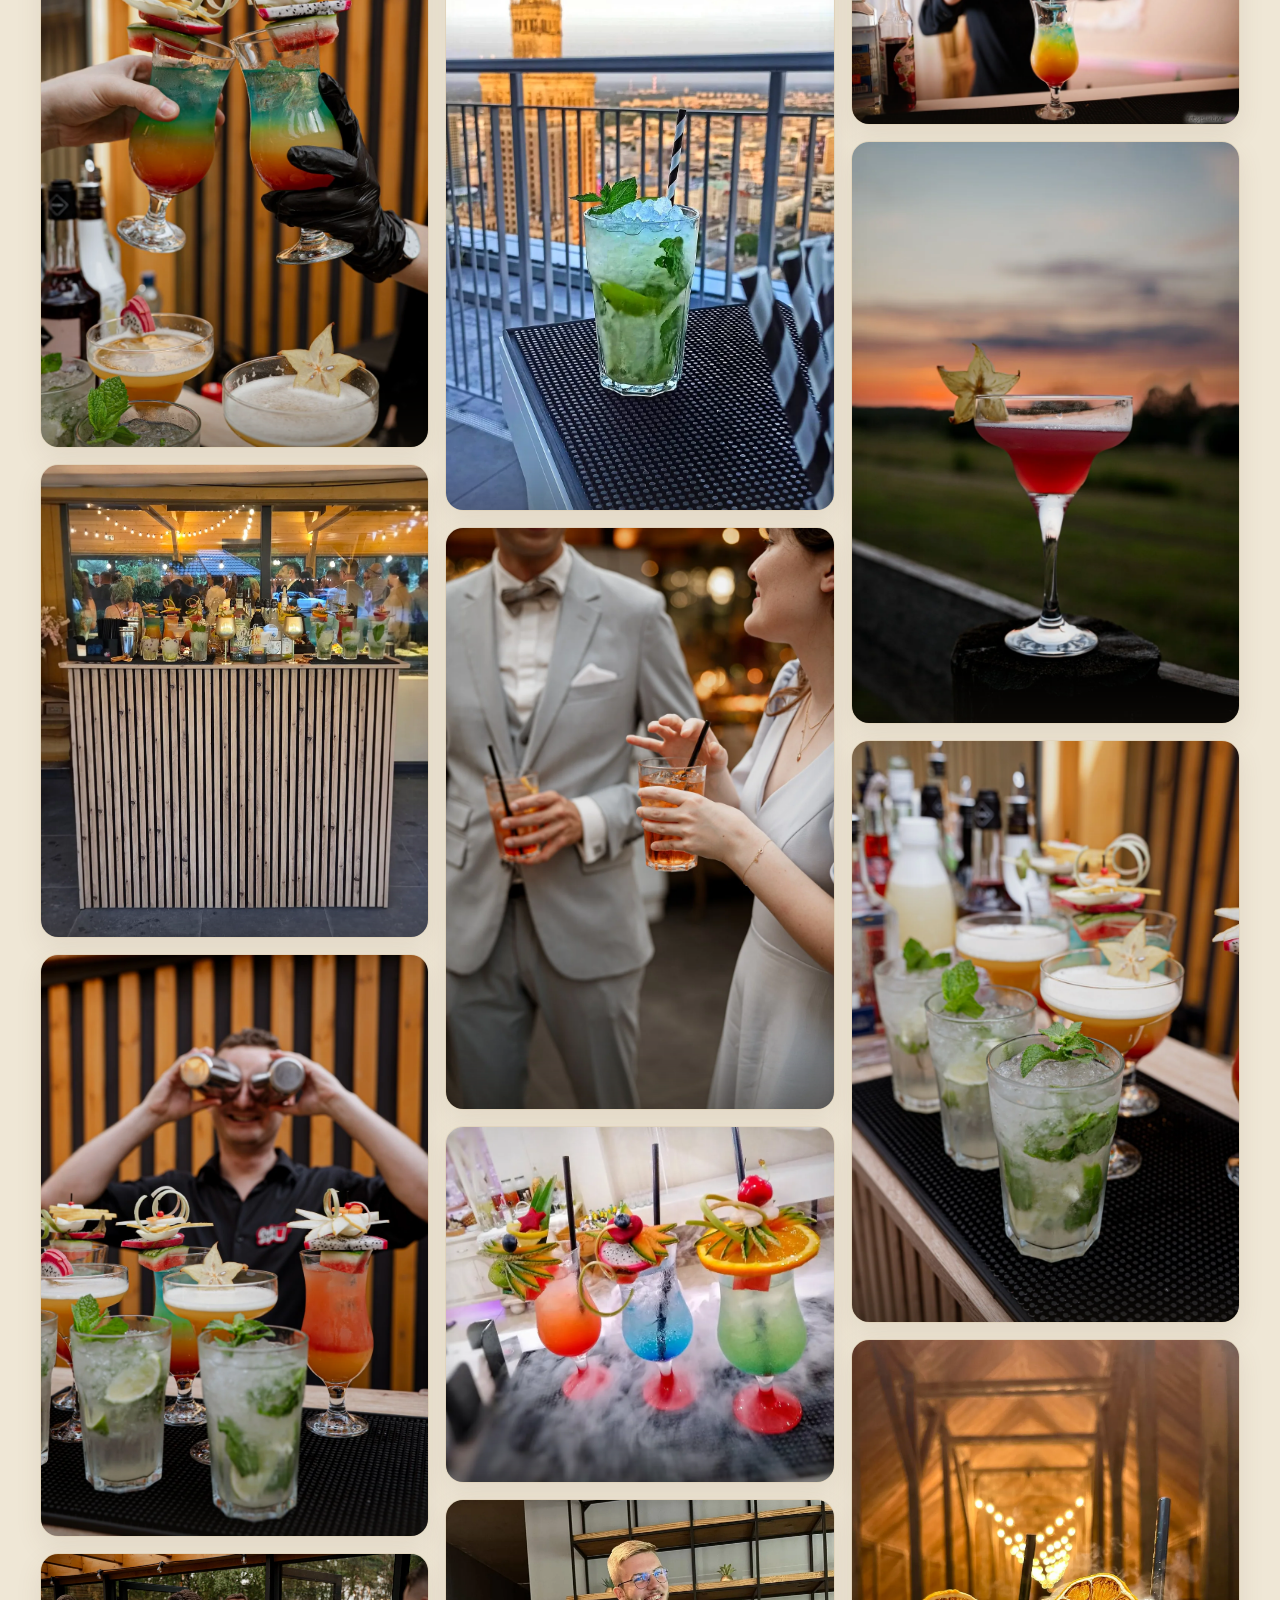
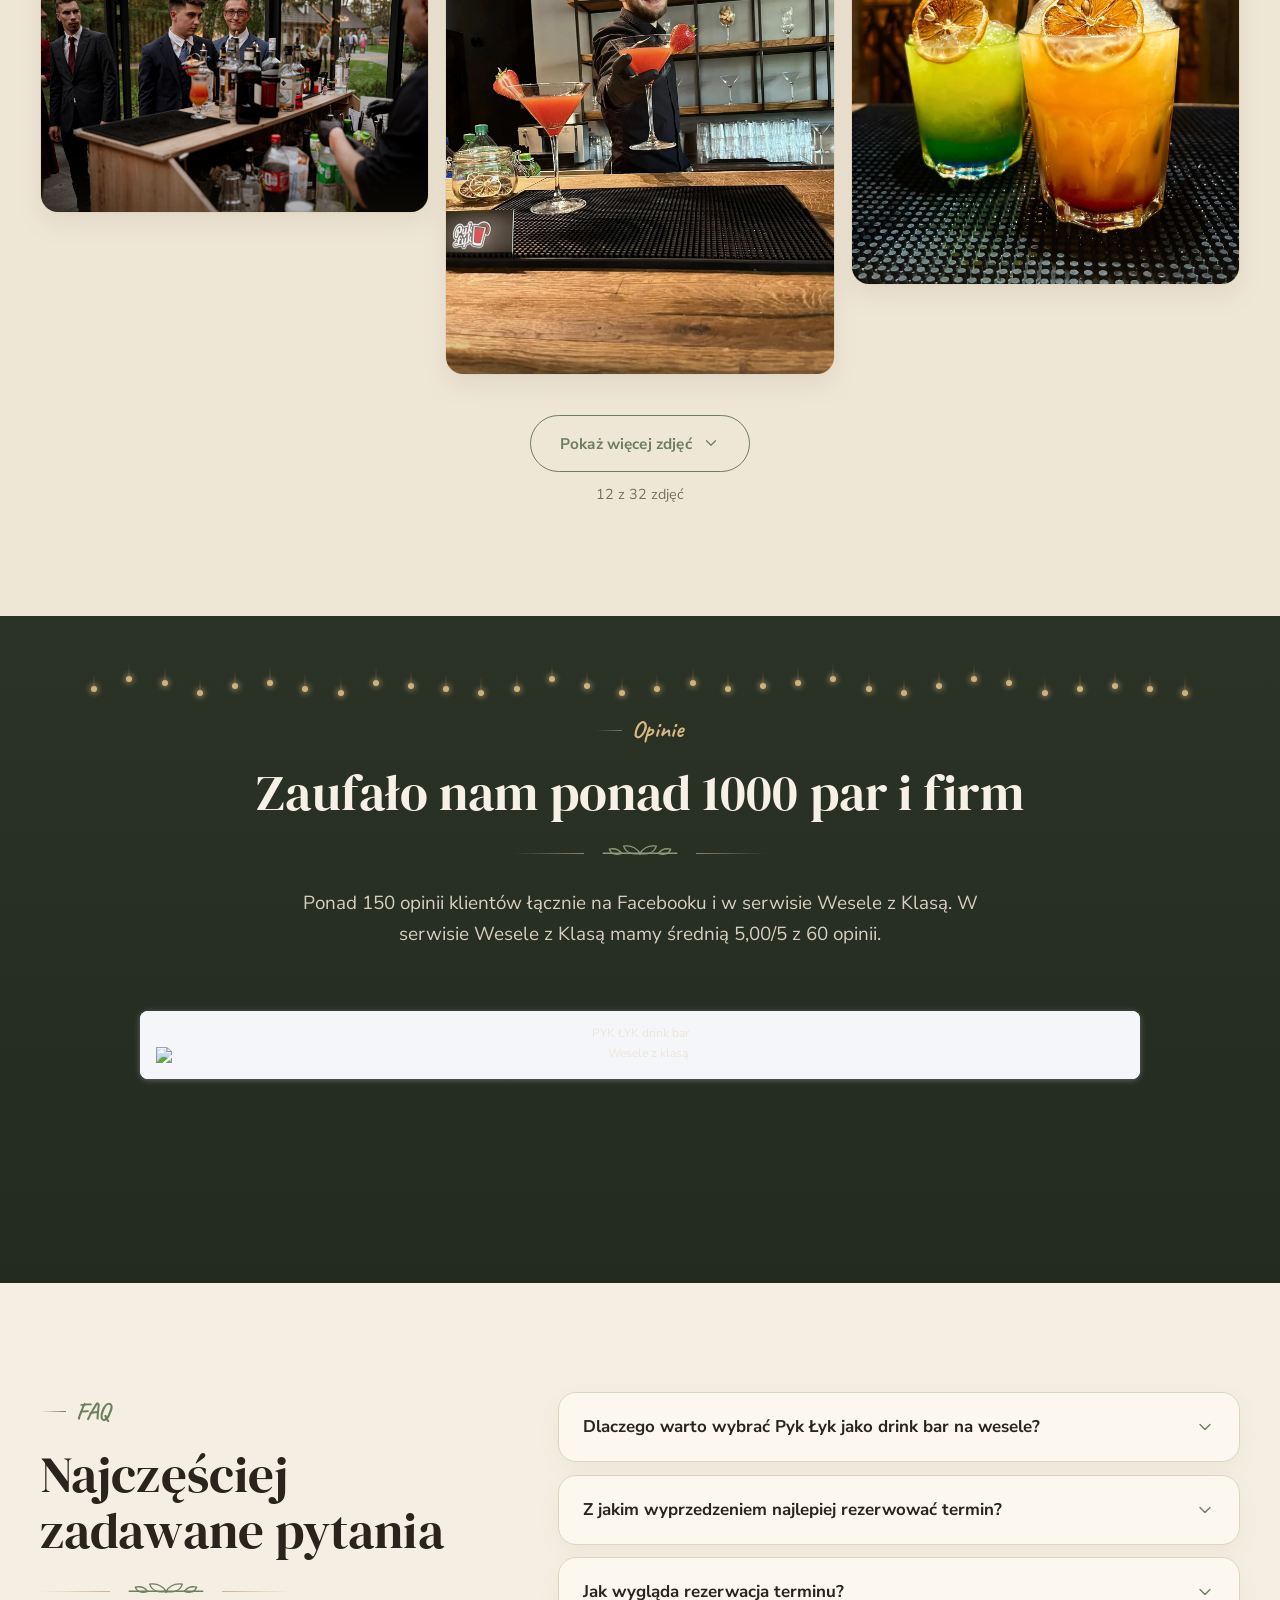
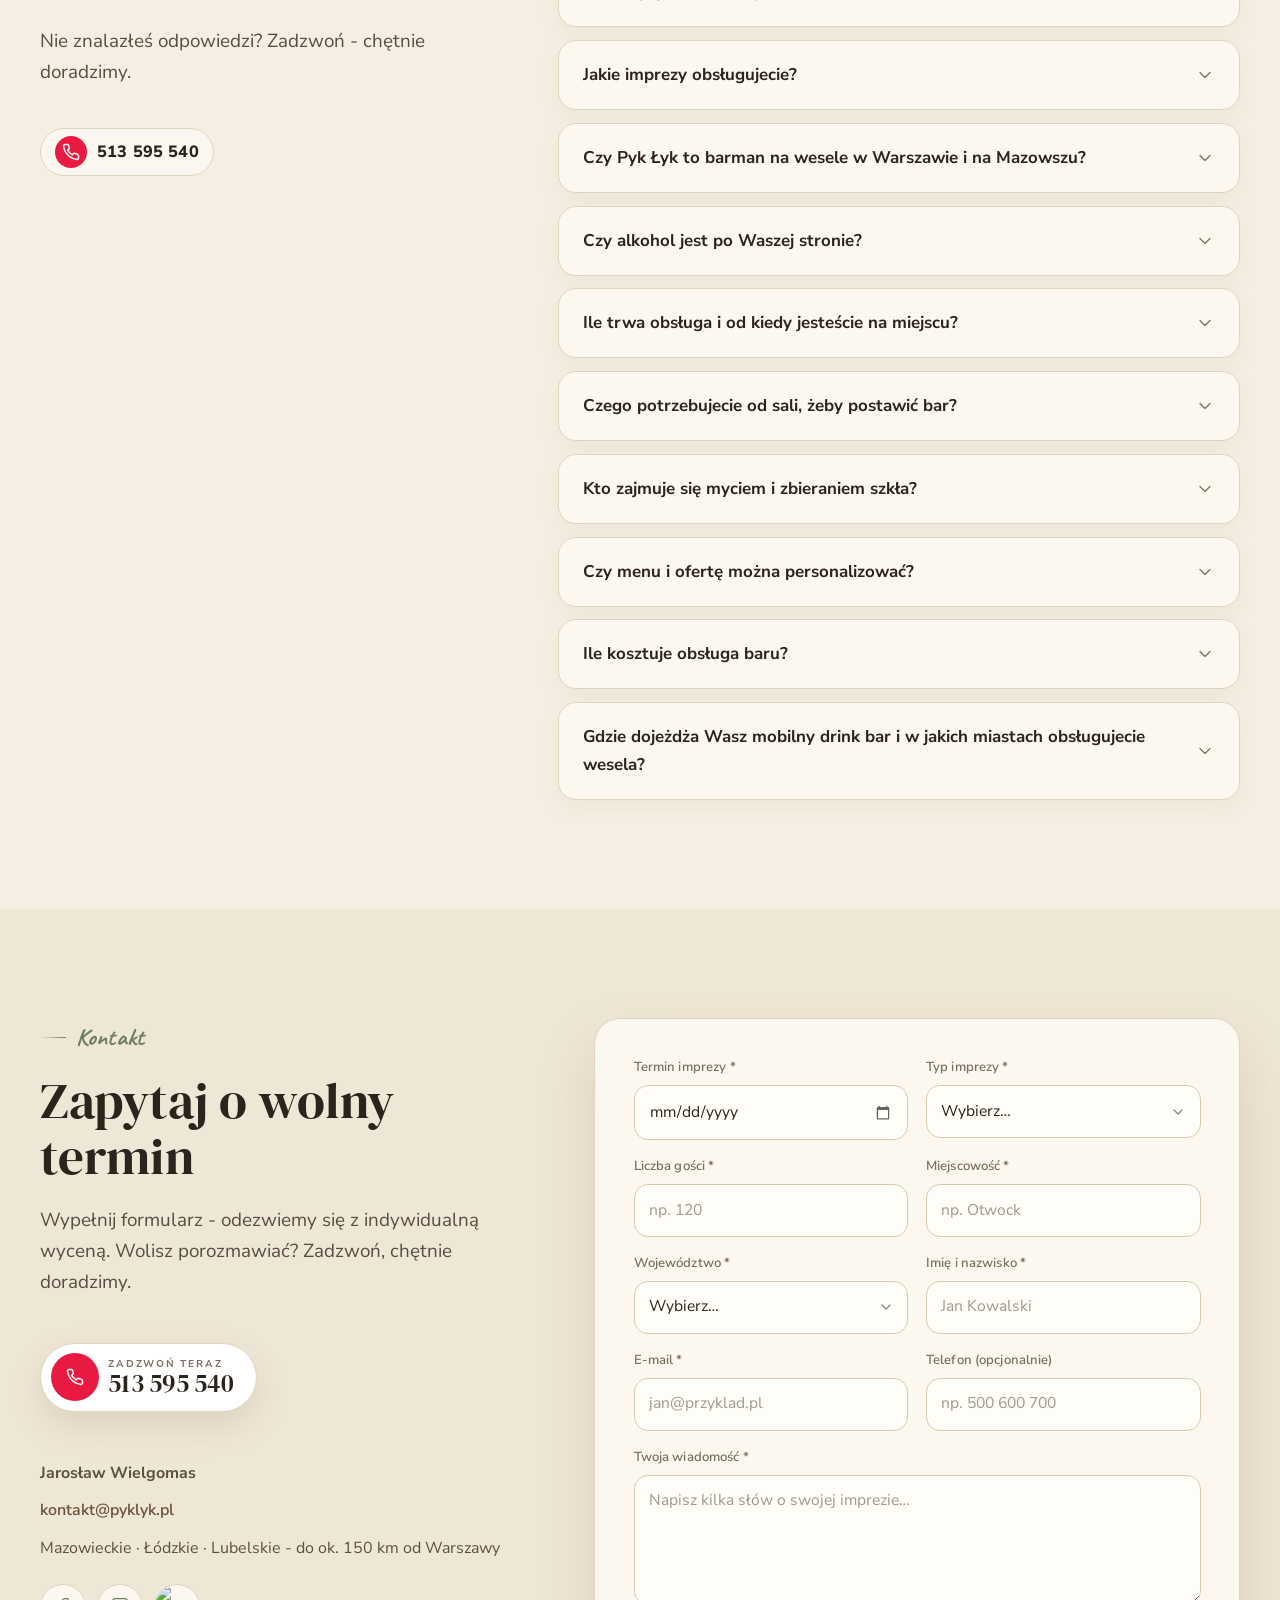
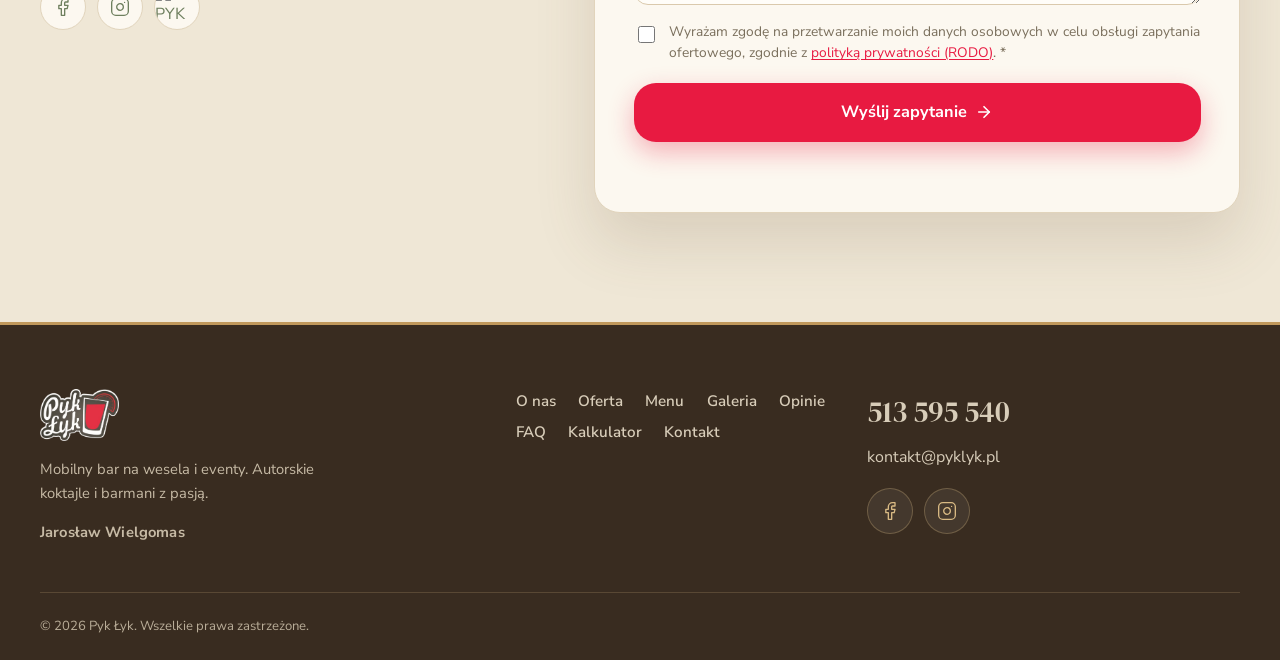
==== commit d436f547: "Odśwież nagłówek z trzema licznikami" ====
--- a/index.html
+++ b/index.html
@@ -404,7 +404,7 @@
   <a class="mobilebar__ask" href="/kalkulator/">Kalkulator</a>
 </div>
 
-<script src="shared/content.js?v=20261120-opinie-150plus"></script>
+<script src="shared/content.js?v=20261120-trzy-liczniki"></script>
 <script src="shared/app.js?v=preview-form-miejscowosc"></script>
 <script src="https://widgets.4wzk.pl/dist/js/widget.js" defer></script>
 <script>
